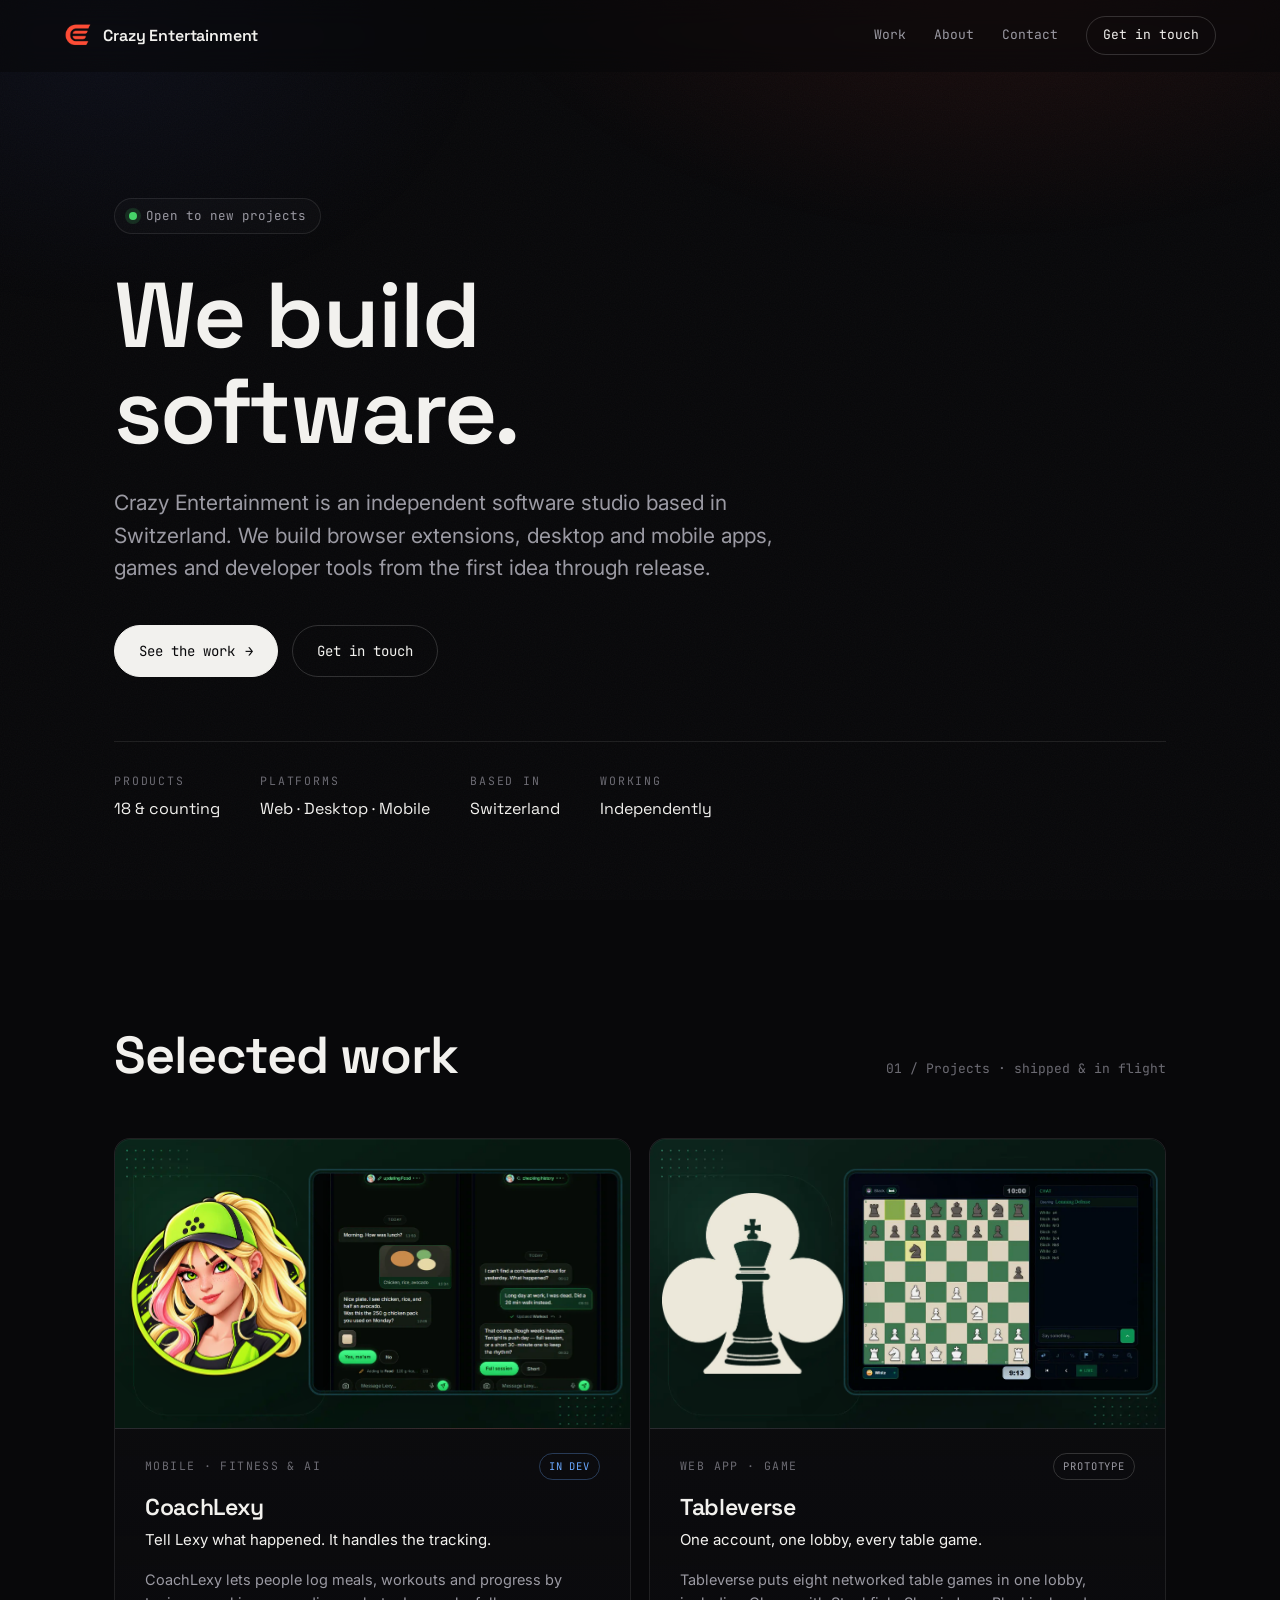
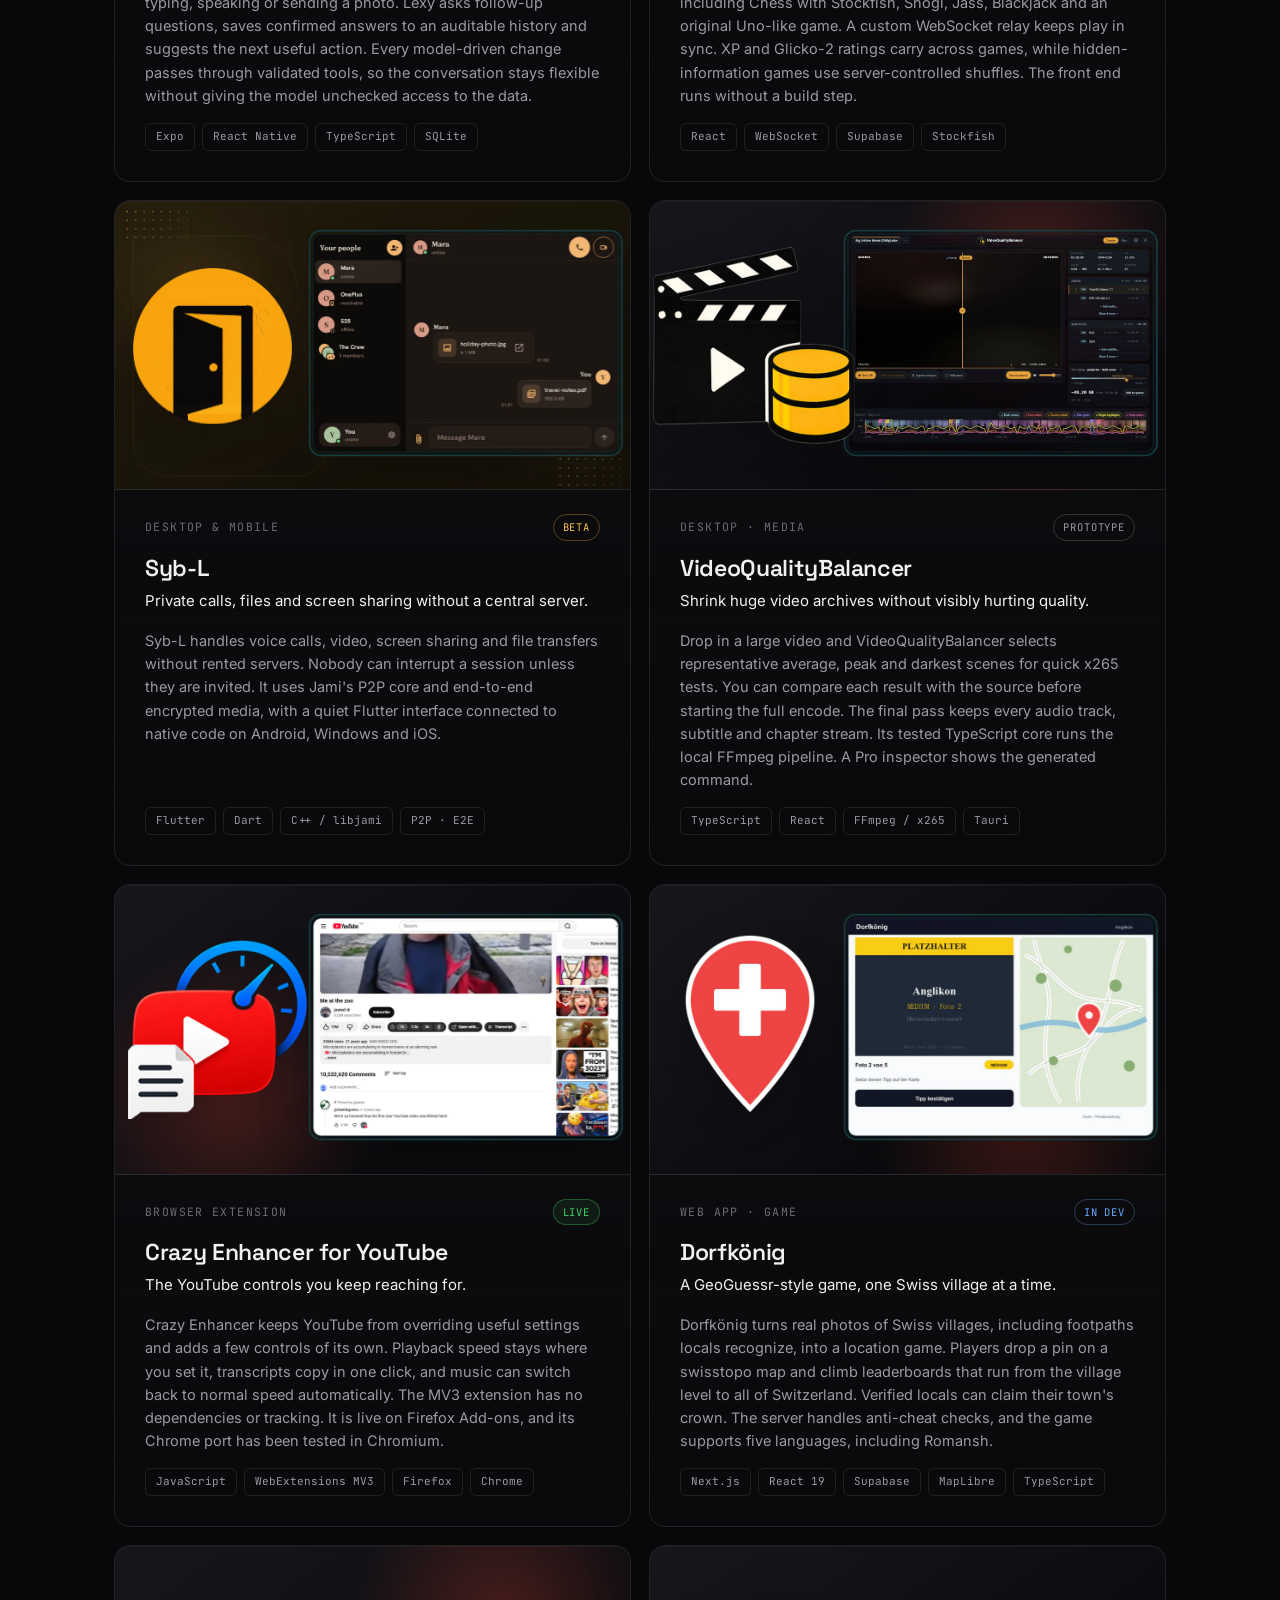
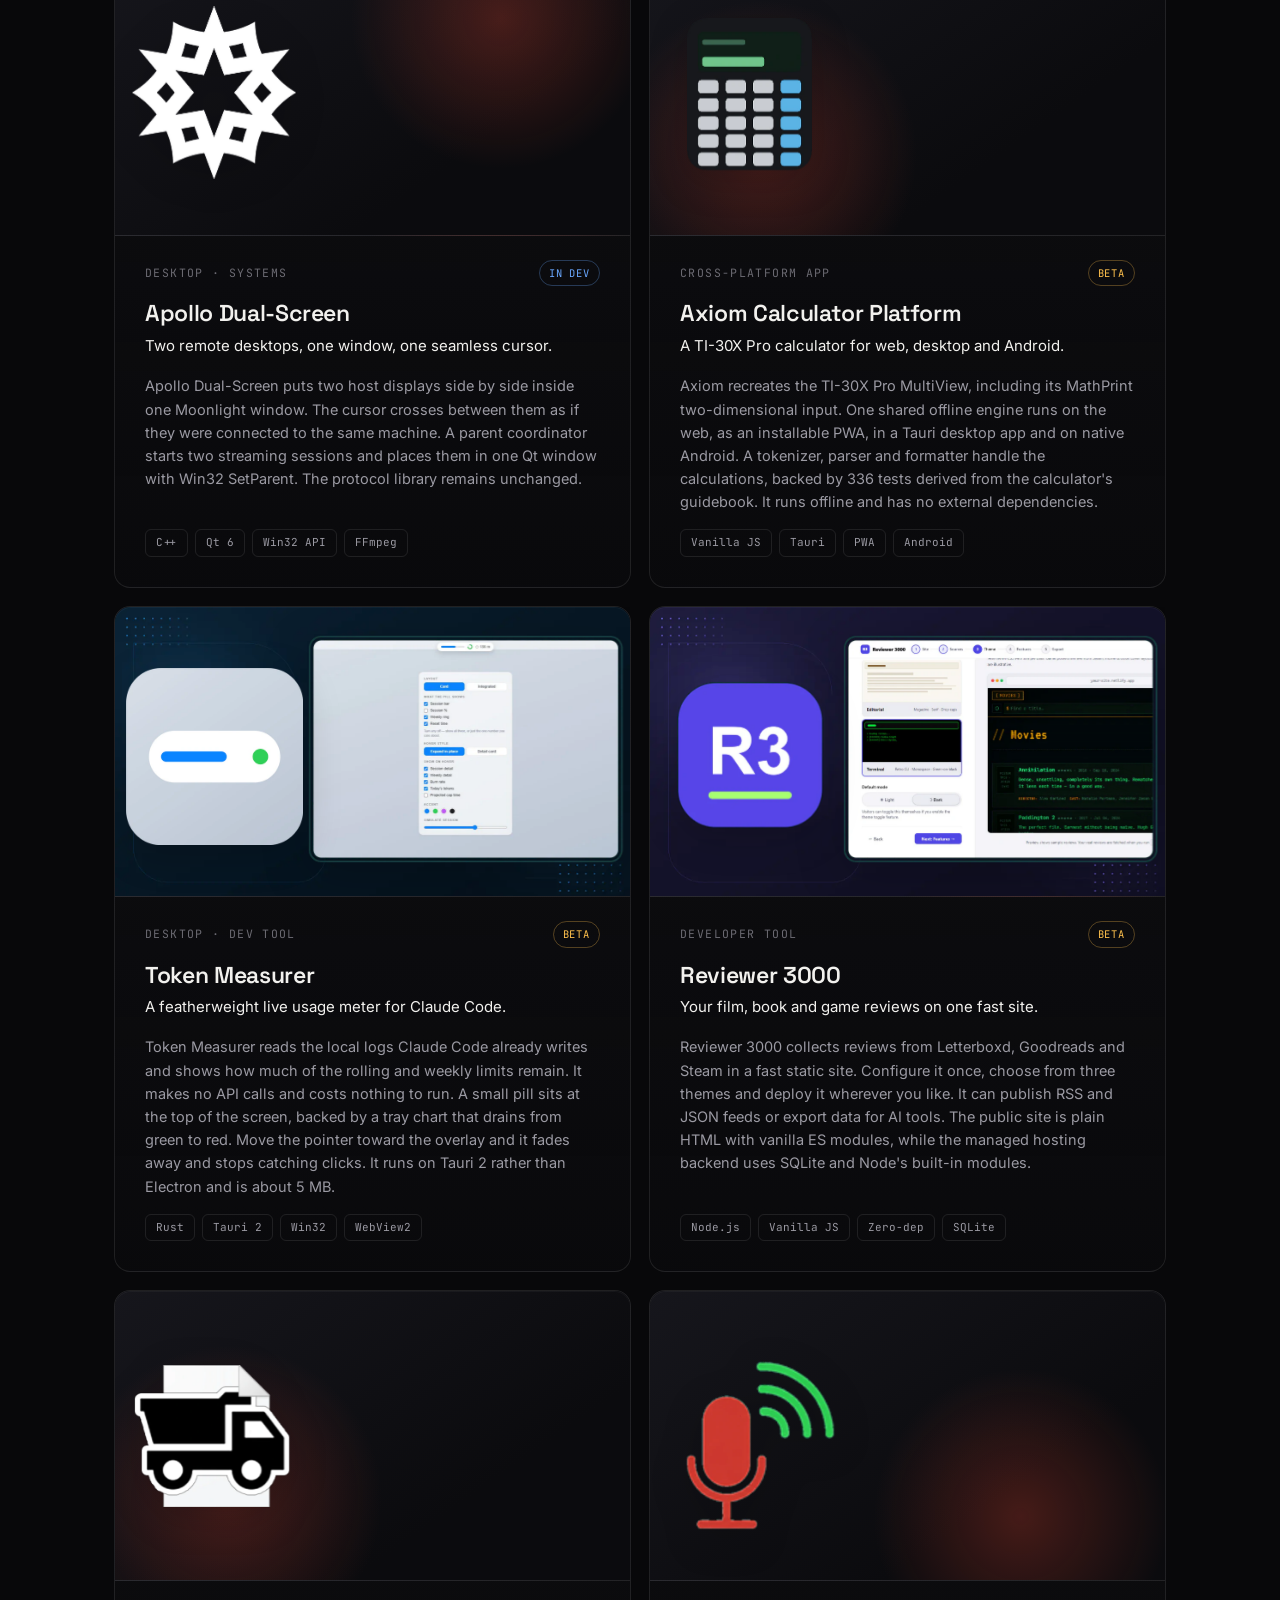
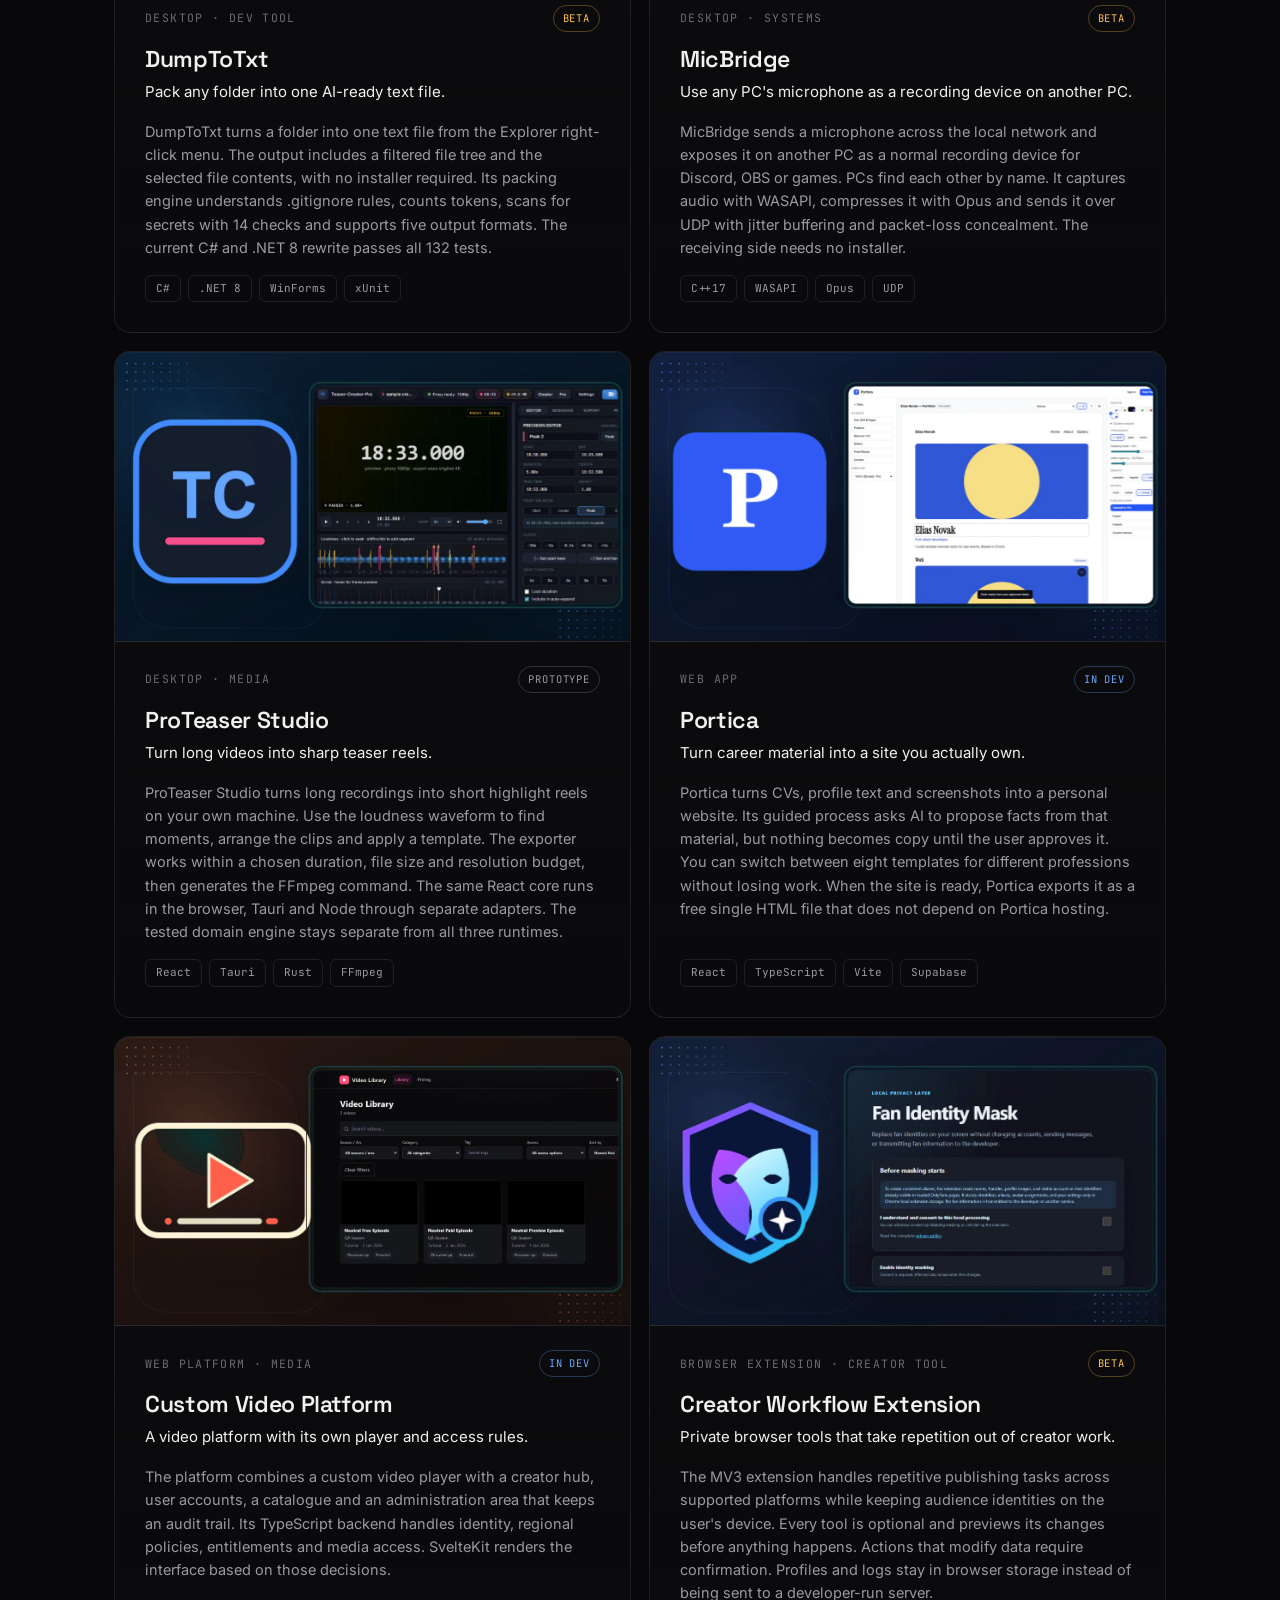
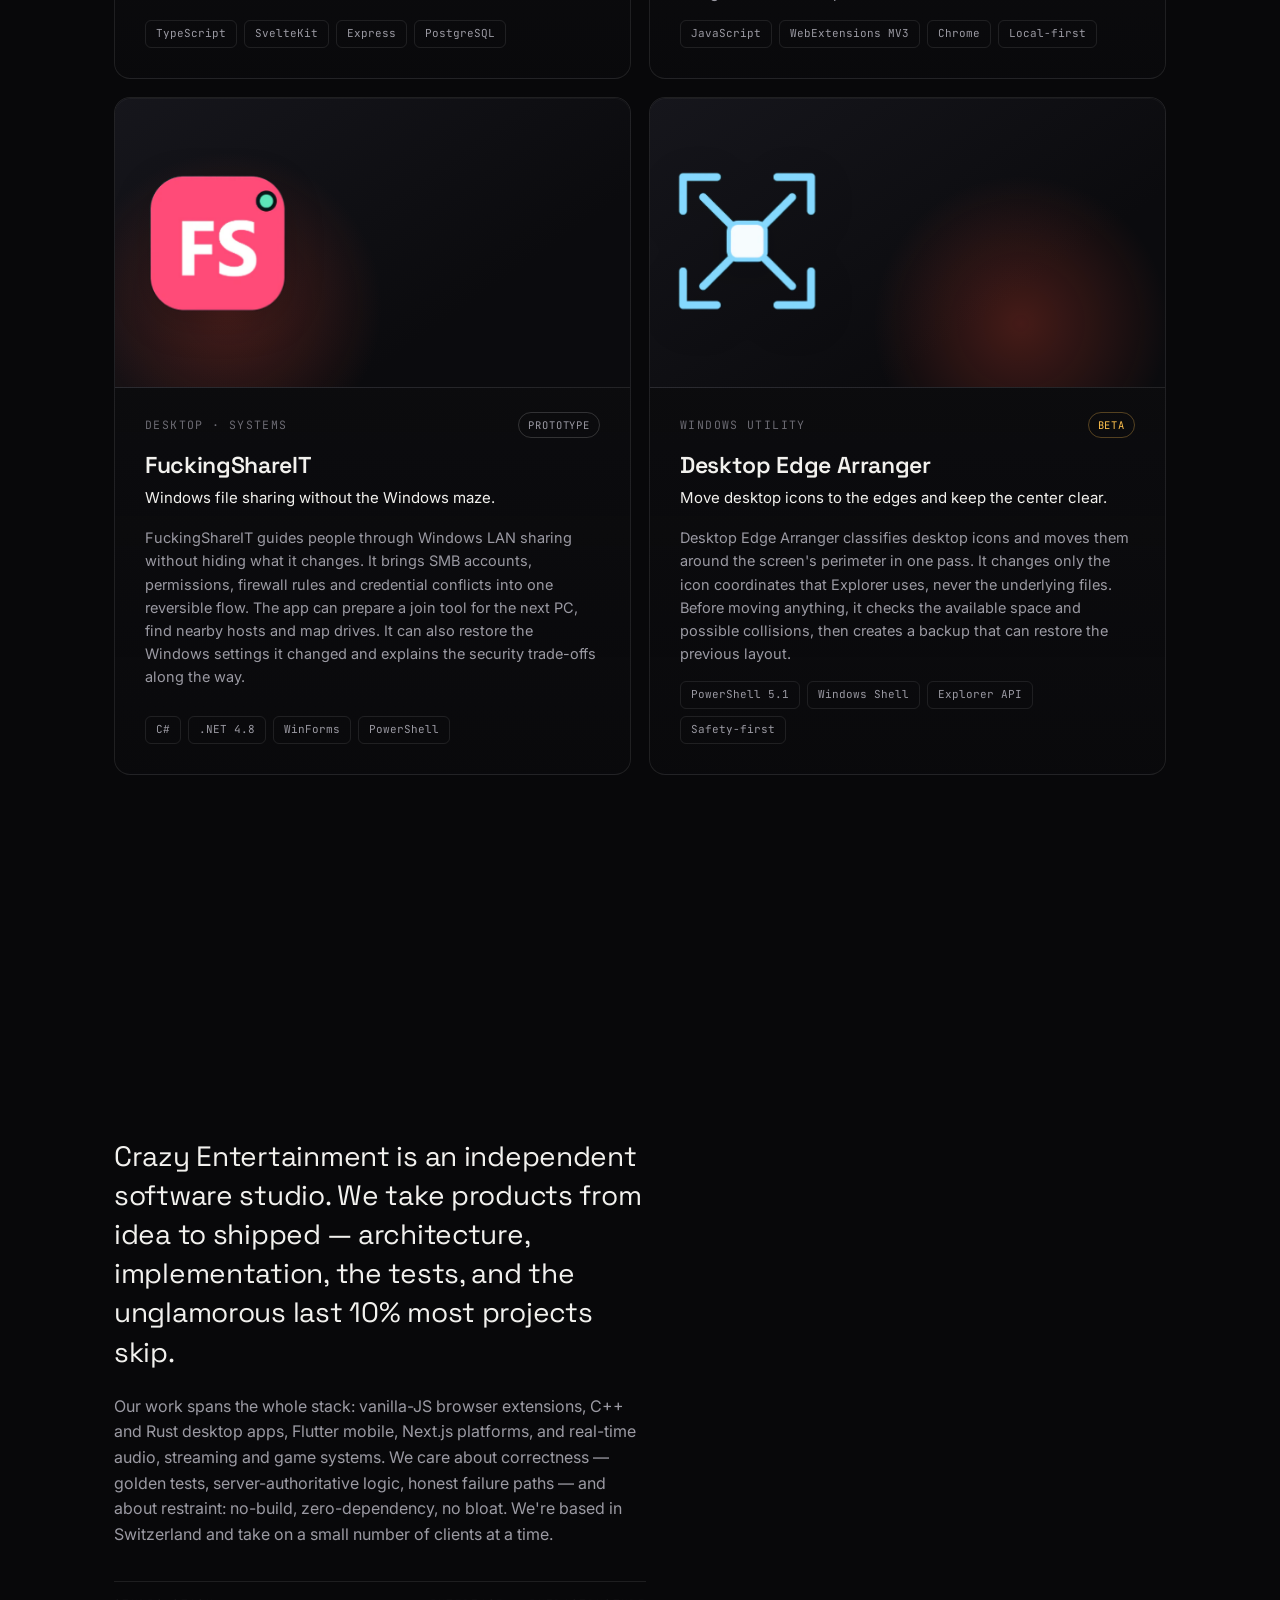
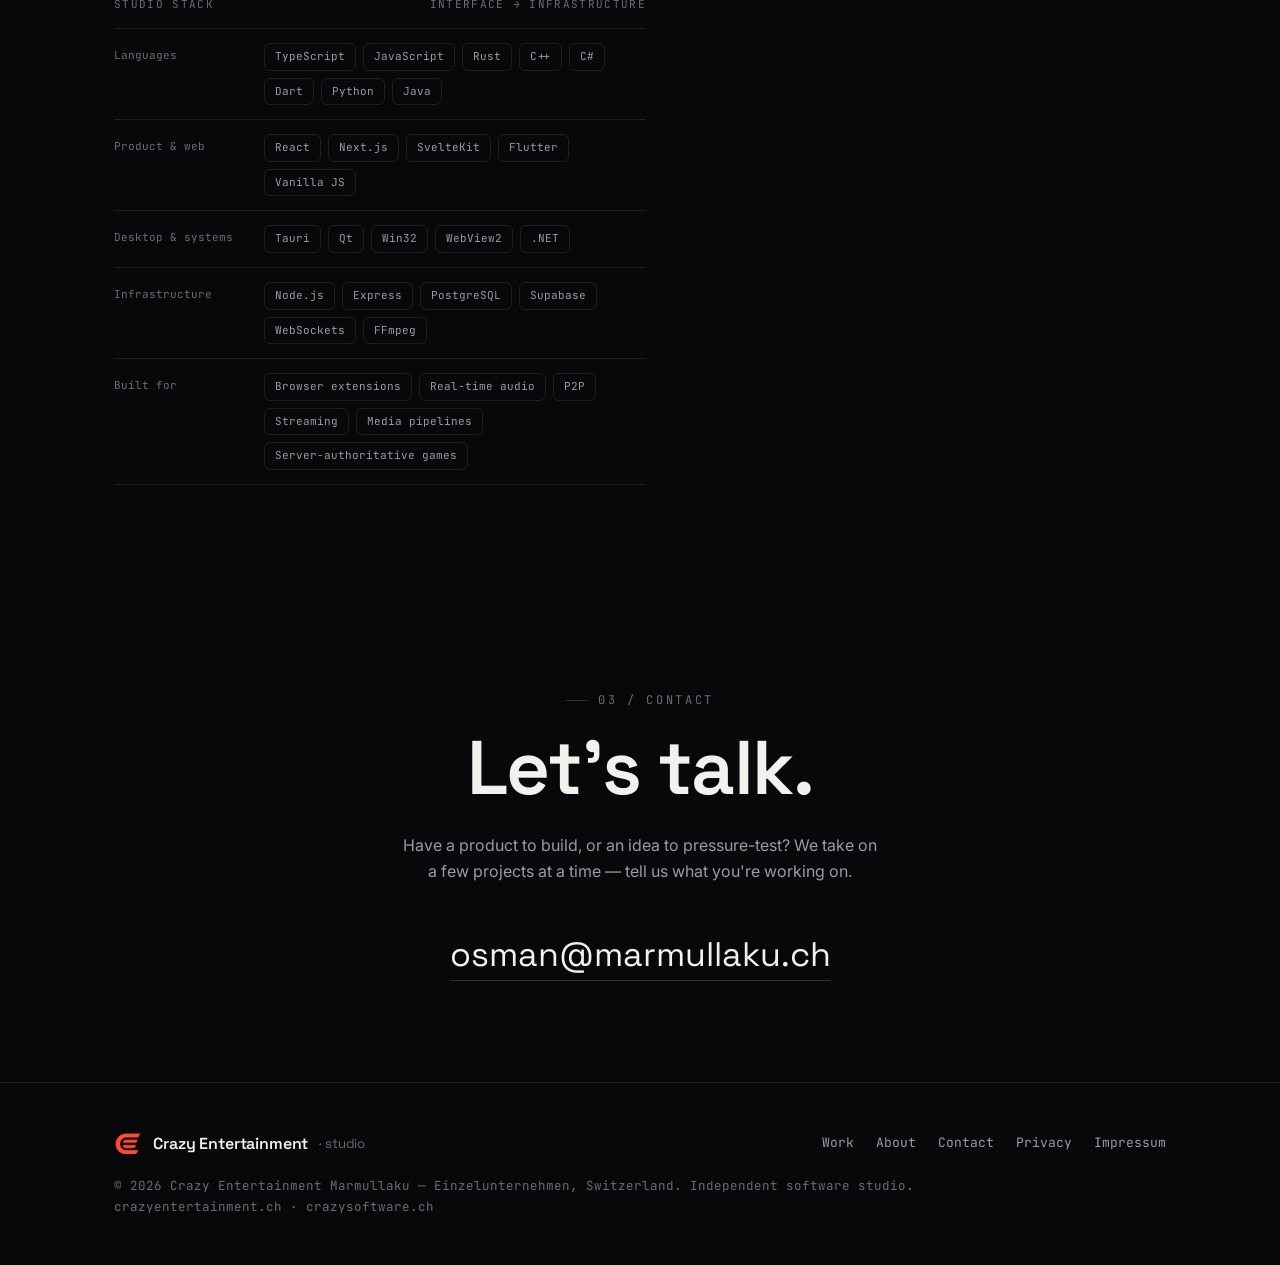
==== index.html @ 9d4ffc75 "assets: add project demo loops" ====
<!DOCTYPE html>
<html lang="en">
<head>
  <meta charset="UTF-8" />
  <meta name="viewport" content="width=device-width, initial-scale=1.0" />
  <title>Crazy Entertainment — Independent Software Studio</title>
  <meta name="description" content="Crazy Entertainment is an independent software studio based in Switzerland. We build browser extensions, desktop and mobile apps, games and developer tools from the first idea through release." />
  <meta name="author" content="Crazy Entertainment Marmullaku" />
  <meta property="og:title" content="Crazy Entertainment — Independent Software Studio" />
  <meta property="og:description" content="Crazy Entertainment is an independent software studio based in Switzerland. We build browser extensions, desktop and mobile apps, games and developer tools from the first idea through release." />
  <meta property="og:type" content="website" />
  <meta name="theme-color" content="#08080a" />
  <link rel="icon" type="image/png" href="favicon.png" />
  <link rel="preconnect" href="https://fonts.googleapis.com" />
  <link rel="preconnect" href="https://fonts.gstatic.com" crossorigin />
  <link href="https://fonts.googleapis.com/css2?family=Inter:wght@400;500&family=JetBrains+Mono:wght@400;500&family=Space+Grotesk:wght@500;600;700&display=swap" rel="stylesheet" />
  <link rel="stylesheet" href="style.css" />
</head>
<body>
  <div class="wrap">

    <!-- NAV -->
    <nav class="nav" id="nav">
      <a href="#top" class="brand" aria-label="Crazy Entertainment — home">
        <img class="mk" src="logo.png" width="155" height="142" alt="" />
        Crazy&nbsp;Entertainment
      </a>
      <button class="nav-burger" id="burger" aria-label="Menu" aria-expanded="false"><span></span><span></span><span></span></button>
      <div class="nav-links" id="navlinks">
        <a href="#work">Work</a>
        <a href="#about">About</a>
        <a href="#contact">Contact</a>
        <a href="mailto:osman@marmullaku.ch" class="nav-cta">Get in touch</a>
      </div>
    </nav>

    <!-- HERO -->
    <header class="hero container" id="top">
      <span class="status reveal"><span class="dot"></span> Open to new projects</span>
      <h1 class="reveal">We build<br>software.</h1>
      <p class="hero-lede reveal">Crazy Entertainment is an independent software studio based in Switzerland. We build browser extensions, desktop and mobile apps, games and developer tools from the first idea through release.</p>
      <div class="hero-actions reveal">
        <a href="#work" class="btn btn-primary">See the work <span class="arr">→</span></a>
        <a href="mailto:osman@marmullaku.ch" class="btn btn-ghost">Get in touch</a>
      </div>
      <div class="hero-meta reveal">
        <div><span class="k">Products</span><span class="v">18 &amp; counting</span></div>
        <div><span class="k">Platforms</span><span class="v">Web · Desktop · Mobile</span></div>
        <div><span class="k">Based in</span><span class="v">Switzerland</span></div>
        <div><span class="k">Working</span><span class="v">Independently</span></div>
      </div>
    </header>

    <!-- WORK -->
    <section id="work" class="container">
      <div class="sec-head reveal">
        <h2>Selected work</h2>
        <span class="sec-num">01 / Projects · shipped &amp; in flight</span>
      </div>
      <div class="work-grid">

        <article class="card reveal" data-demo-gif="assets/projects/coachlexy/demo.gif">
          <div class="card-visual has-thumbnail" aria-hidden="true">
            <div class="project-thumbnail" style="--icon-x:2.583%;--icon-y:17.333%;--icon-w:34.75%;--ui-x:37.167%;--ui-y:9.481%;--ui-w:61.75%">
              <img class="thumbnail-layer thumbnail-layer--background" src="assets/projects/coachlexy/background.webp" alt="" width="1200" height="675" decoding="async" />
              <img class="thumbnail-layer thumbnail-layer--icon" src="assets/projects/coachlexy/icon.webp" alt="" width="417" height="441" decoding="async" />
              <img class="thumbnail-layer thumbnail-layer--ui" src="assets/projects/coachlexy/ui.webp" alt="" width="741" height="536" decoding="async" />
            </div>
          </div>
          <div class="card-top"><span class="card-cat">Mobile · Fitness &amp; AI</span><span class="badge dev">In dev</span></div>
          <h3>CoachLexy</h3>
          <p class="tagline">Tell Lexy what happened. It handles the tracking.</p>
          <p>CoachLexy lets people log meals, workouts and progress by typing, speaking or sending a photo. Lexy asks follow-up questions, saves confirmed answers to an auditable history and suggests the next useful action. Every model-driven change passes through validated tools, so the conversation stays flexible without giving the model unchecked access to the data.</p>
          <div class="chips"><span class="chip">Expo</span><span class="chip">React Native</span><span class="chip">TypeScript</span><span class="chip">SQLite</span></div>
        </article>

        <article class="card reveal" data-demo-gif="assets/projects/tableverse/demo.gif">
          <div class="card-visual has-thumbnail" aria-hidden="true">
            <div class="project-thumbnail" style="--icon-x:2.25%;--icon-y:18.519%;--icon-w:35.083%;--ui-x:37.167%;--ui-y:9.481%;--ui-w:61.667%">
              <img class="thumbnail-layer thumbnail-layer--background" src="assets/projects/tableverse/background.webp" alt="" width="1200" height="675" decoding="async" />
              <img class="thumbnail-layer thumbnail-layer--icon" src="assets/projects/tableverse/icon.webp" alt="" width="421" height="421" decoding="async" />
              <img class="thumbnail-layer thumbnail-layer--ui" src="assets/projects/tableverse/ui.webp" alt="" width="740" height="536" decoding="async" />
            </div>
          </div>
          <div class="card-top"><span class="card-cat">Web app · Game</span><span class="badge proto">Prototype</span></div>
          <h3>Tableverse</h3>
          <p class="tagline">One account, one lobby, every table game.</p>
          <p>Tableverse puts eight networked table games in one lobby, including Chess with Stockfish, Shogi, Jass, Blackjack and an original Uno-like game. A custom WebSocket relay keeps play in sync. XP and Glicko-2 ratings carry across games, while hidden-information games use server-controlled shuffles. The front end runs without a build step.</p>
          <div class="chips"><span class="chip">React</span><span class="chip">WebSocket</span><span class="chip">Supabase</span><span class="chip">Stockfish</span></div>
        </article>

        <article class="card reveal" data-demo-gif="assets/projects/syb-l/demo.gif">
          <div class="card-visual has-thumbnail" aria-hidden="true">
            <div class="project-thumbnail" style="--icon-x:3.417%;--icon-y:23.259%;--icon-w:30.833%;--ui-x:37.333%;--ui-y:9.481%;--ui-w:61.5%">
              <img class="thumbnail-layer thumbnail-layer--background" src="assets/projects/syb-l/background.webp" alt="" width="1200" height="675" loading="lazy" decoding="async" />
              <img class="thumbnail-layer thumbnail-layer--icon" src="assets/projects/syb-l/icon.webp" alt="" width="370" height="363" loading="lazy" decoding="async" />
              <img class="thumbnail-layer thumbnail-layer--ui" src="assets/projects/syb-l/ui.webp" alt="" width="738" height="536" loading="lazy" decoding="async" />
            </div>
          </div>
          <div class="card-top"><span class="card-cat">Desktop &amp; mobile</span><span class="badge beta">Beta</span></div>
          <h3>Syb-L</h3>
          <p class="tagline">Private calls, files and screen sharing without a central server.</p>
          <p>Syb-L handles voice calls, video, screen sharing and file transfers without rented servers. Nobody can interrupt a session unless they are invited. It uses Jami's P2P core and end-to-end encrypted media, with a quiet Flutter interface connected to native code on Android, Windows and iOS.</p>
          <div class="chips"><span class="chip">Flutter</span><span class="chip">Dart</span><span class="chip">C++ / libjami</span><span class="chip">P2P · E2E</span></div>
        </article>

        <article class="card reveal" data-demo-gif="assets/projects/videoqualitybalancer/demo.gif">
          <div class="card-visual has-thumbnail" aria-hidden="true">
            <div class="project-thumbnail" style="--icon-x:.583%;--icon-y:16%;--icon-w:39.167%;--ui-x:37.167%;--ui-y:9.481%;--ui-w:61.667%">
              <img class="thumbnail-layer thumbnail-layer--background" src="assets/projects/videoqualitybalancer/background.webp" alt="" width="1200" height="675" loading="lazy" decoding="async" />
              <img class="thumbnail-layer thumbnail-layer--icon" src="assets/projects/videoqualitybalancer/icon.webp" alt="" width="470" height="460" loading="lazy" decoding="async" />
              <img class="thumbnail-layer thumbnail-layer--ui" src="assets/projects/videoqualitybalancer/ui.webp" alt="" width="740" height="536" loading="lazy" decoding="async" />
            </div>
          </div>
          <div class="card-top"><span class="card-cat">Desktop · Media</span><span class="badge proto">Prototype</span></div>
          <h3>VideoQualityBalancer</h3>
          <p class="tagline">Shrink huge video archives without visibly hurting quality.</p>
          <p>Drop in a large video and VideoQualityBalancer selects representative average, peak and darkest scenes for quick x265 tests. You can compare each result with the source before starting the full encode. The final pass keeps every audio track, subtitle and chapter stream. Its tested TypeScript core runs the local FFmpeg pipeline. A Pro inspector shows the generated command.</p>
          <div class="chips"><span class="chip">TypeScript</span><span class="chip">React</span><span class="chip">FFmpeg / x265</span><span class="chip">Tauri</span></div>
        </article>

        <article class="card reveal" data-demo-gif="assets/projects/crazy-enhancer-youtube/demo.gif">
          <div class="card-visual has-thumbnail" aria-hidden="true">
            <div class="project-thumbnail" style="--icon-x:2.5%;--icon-y:18.963%;--icon-w:34.75%;--ui-x:37.333%;--ui-y:9.481%;--ui-w:61.5%">
              <img class="thumbnail-layer thumbnail-layer--background" src="assets/projects/crazy-enhancer-youtube/background.webp" alt="" width="1200" height="675" loading="lazy" decoding="async" />
              <img class="thumbnail-layer thumbnail-layer--icon" src="assets/projects/crazy-enhancer-youtube/icon.webp" alt="" width="417" height="418" loading="lazy" decoding="async" />
              <img class="thumbnail-layer thumbnail-layer--ui" src="assets/projects/crazy-enhancer-youtube/ui.webp" alt="" width="738" height="536" loading="lazy" decoding="async" />
            </div>
          </div>
          <div class="card-top"><span class="card-cat">Browser extension</span><span class="badge live">Live</span></div>
          <h3>Crazy Enhancer for YouTube</h3>
          <p class="tagline">The YouTube controls you keep reaching for.</p>
          <p>Crazy Enhancer keeps YouTube from overriding useful settings and adds a few controls of its own. Playback speed stays where you set it, transcripts copy in one click, and music can switch back to normal speed automatically. The MV3 extension has no dependencies or tracking. It is live on Firefox Add-ons, and its Chrome port has been tested in Chromium.</p>
          <div class="chips"><span class="chip">JavaScript</span><span class="chip">WebExtensions MV3</span><span class="chip">Firefox</span><span class="chip">Chrome</span></div>
        </article>

        <article class="card reveal" data-demo-gif="assets/projects/dorfkoenig/demo.gif">
          <div class="card-visual has-thumbnail" aria-hidden="true">
            <div class="project-thumbnail" style="--icon-x:6.667%;--icon-y:16.889%;--icon-w:25.667%;--ui-x:37.333%;--ui-y:9.481%;--ui-w:61.5%">
              <img class="thumbnail-layer thumbnail-layer--background" src="assets/projects/dorfkoenig/background.webp" alt="" width="1200" height="675" loading="lazy" decoding="async" />
              <img class="thumbnail-layer thumbnail-layer--icon" src="assets/projects/dorfkoenig/icon.webp" alt="" width="308" height="416" loading="lazy" decoding="async" />
              <img class="thumbnail-layer thumbnail-layer--ui" src="assets/projects/dorfkoenig/ui.webp" alt="" width="738" height="536" loading="lazy" decoding="async" />
            </div>
          </div>
          <div class="card-top"><span class="card-cat">Web app · Game</span><span class="badge dev">In dev</span></div>
          <h3>Dorfkönig</h3>
          <p class="tagline">A GeoGuessr-style game, one Swiss village at a time.</p>
          <p>Dorfkönig turns real photos of Swiss villages, including footpaths locals recognize, into a location game. Players drop a pin on a swisstopo map and climb leaderboards that run from the village level to all of Switzerland. Verified locals can claim their town's crown. The server handles anti-cheat checks, and the game supports five languages, including Romansh.</p>
          <div class="chips"><span class="chip">Next.js</span><span class="chip">React 19</span><span class="chip">Supabase</span><span class="chip">MapLibre</span><span class="chip">TypeScript</span></div>
        </article>

        <article class="card reveal" data-demo-gif="assets/projects/apollo-dual-screen/demo.gif">
          <div class="card-visual has-thumbnail" aria-hidden="true">
            <div class="project-thumbnail" style="--icon-x:3.333%;--icon-y:20.741%;--icon-w:31.75%;--ui-x:37.333%;--ui-y:9.481%;--ui-w:61.5%">
              <img class="thumbnail-layer thumbnail-layer--background" src="assets/projects/apollo-dual-screen/background.webp" alt="" width="1200" height="675" loading="lazy" decoding="async" />
              <img class="thumbnail-layer thumbnail-layer--icon" src="assets/projects/apollo-dual-screen/icon.webp" alt="" width="381" height="403" loading="lazy" decoding="async" />
              <img class="thumbnail-layer thumbnail-layer--ui" src="assets/projects/apollo-dual-screen/ui.webp" alt="" width="738" height="536" loading="lazy" decoding="async" />
            </div>
          </div>
          <div class="card-top"><span class="card-cat">Desktop · Systems</span><span class="badge dev">In dev</span></div>
          <h3>Apollo Dual-Screen</h3>
          <p class="tagline">Two remote desktops, one window, one seamless cursor.</p>
          <p>Apollo Dual-Screen puts two host displays side by side inside one Moonlight window. The cursor crosses between them as if they were connected to the same machine. A parent coordinator starts two streaming sessions and places them in one Qt window with Win32 SetParent. The protocol library remains unchanged.</p>
          <div class="chips"><span class="chip">C++</span><span class="chip">Qt 6</span><span class="chip">Win32 API</span><span class="chip">FFmpeg</span></div>
        </article>

        <article class="card reveal" data-demo-gif="assets/projects/axiom-calculator/demo.gif">
          <div class="card-visual has-thumbnail" aria-hidden="true">
            <div class="project-thumbnail" style="--icon-x:7.25%;--icon-y:25.037%;--icon-w:24.25%;--ui-x:37.333%;--ui-y:9.481%;--ui-w:61.583%">
              <img class="thumbnail-layer thumbnail-layer--background" src="assets/projects/axiom-calculator/background.webp" alt="" width="1200" height="675" loading="lazy" decoding="async" />
              <img class="thumbnail-layer thumbnail-layer--icon" src="assets/projects/axiom-calculator/icon.webp" alt="" width="291" height="355" loading="lazy" decoding="async" />
              <img class="thumbnail-layer thumbnail-layer--ui" src="assets/projects/axiom-calculator/ui.webp" alt="" width="739" height="536" loading="lazy" decoding="async" />
            </div>
          </div>
          <div class="card-top"><span class="card-cat">Cross-platform app</span><span class="badge beta">Beta</span></div>
          <h3>Axiom Calculator Platform</h3>
          <p class="tagline">A TI-30X Pro calculator for web, desktop and Android.</p>
          <p>Axiom recreates the TI-30X Pro MultiView, including its MathPrint two-dimensional input. One shared offline engine runs on the web, as an installable PWA, in a Tauri desktop app and on native Android. A tokenizer, parser and formatter handle the calculations, backed by 336 tests derived from the calculator's guidebook. It runs offline and has no external dependencies.</p>
          <div class="chips"><span class="chip">Vanilla JS</span><span class="chip">Tauri</span><span class="chip">PWA</span><span class="chip">Android</span></div>
        </article>

        <article class="card reveal" data-demo-gif="assets/projects/token-measurer/demo.gif">
          <div class="card-visual has-thumbnail" aria-hidden="true">
            <div class="project-thumbnail" style="--icon-x:2.167%;--icon-y:21.185%;--icon-w:34.333%;--ui-x:37.333%;--ui-y:9.481%;--ui-w:61.5%">
              <img class="thumbnail-layer thumbnail-layer--background" src="assets/projects/token-measurer/background.webp" alt="" width="1200" height="675" loading="lazy" decoding="async" />
              <img class="thumbnail-layer thumbnail-layer--icon" src="assets/projects/token-measurer/icon.webp" alt="" width="412" height="412" loading="lazy" decoding="async" />
              <img class="thumbnail-layer thumbnail-layer--ui" src="assets/projects/token-measurer/ui.webp" alt="" width="738" height="536" loading="lazy" decoding="async" />
            </div>
          </div>
          <div class="card-top"><span class="card-cat">Desktop · Dev tool</span><span class="badge beta">Beta</span></div>
          <h3>Token Measurer</h3>
          <p class="tagline">A featherweight live usage meter for Claude Code.</p>
          <p>Token Measurer reads the local logs Claude Code already writes and shows how much of the rolling and weekly limits remain. It makes no API calls and costs nothing to run. A small pill sits at the top of the screen, backed by a tray chart that drains from green to red. Move the pointer toward the overlay and it fades away and stops catching clicks. It runs on Tauri 2 rather than Electron and is about 5 MB.</p>
          <div class="chips"><span class="chip">Rust</span><span class="chip">Tauri 2</span><span class="chip">Win32</span><span class="chip">WebView2</span></div>
        </article>

        <article class="card reveal" data-demo-gif="assets/projects/reviewer-3000/demo.gif">
          <div class="card-visual has-thumbnail" aria-hidden="true">
            <div class="project-thumbnail" style="--icon-x:5.083%;--icon-y:25.63%;--icon-w:28.917%;--ui-x:37.333%;--ui-y:9.481%;--ui-w:61.583%">
              <img class="thumbnail-layer thumbnail-layer--background" src="assets/projects/reviewer-3000/background.webp" alt="" width="1200" height="675" loading="lazy" decoding="async" />
              <img class="thumbnail-layer thumbnail-layer--icon" src="assets/projects/reviewer-3000/icon.webp" alt="" width="347" height="347" loading="lazy" decoding="async" />
              <img class="thumbnail-layer thumbnail-layer--ui" src="assets/projects/reviewer-3000/ui.webp" alt="" width="739" height="536" loading="lazy" decoding="async" />
            </div>
          </div>
          <div class="card-top"><span class="card-cat">Developer tool</span><span class="badge beta">Beta</span></div>
          <h3>Reviewer 3000</h3>
          <p class="tagline">Your film, book and game reviews on one fast site.</p>
          <p>Reviewer 3000 collects reviews from Letterboxd, Goodreads and Steam in a fast static site. Configure it once, choose from three themes and deploy it wherever you like. It can publish RSS and JSON feeds or export data for AI tools. The public site is plain HTML with vanilla ES modules, while the managed hosting backend uses SQLite and Node's built-in modules.</p>
          <div class="chips"><span class="chip">Node.js</span><span class="chip">Vanilla JS</span><span class="chip">Zero-dep</span><span class="chip">SQLite</span></div>
        </article>

        <article class="card reveal" data-demo-gif="assets/projects/dump-to-txt/demo.gif">
          <div class="card-visual has-thumbnail" aria-hidden="true">
            <div class="project-thumbnail" style="--icon-x:3.667%;--icon-y:25.481%;--icon-w:30.25%;--ui-x:37.333%;--ui-y:9.481%;--ui-w:61.583%">
              <img class="thumbnail-layer thumbnail-layer--background" src="assets/projects/dump-to-txt/background.webp" alt="" width="1200" height="675" loading="lazy" decoding="async" />
              <img class="thumbnail-layer thumbnail-layer--icon" src="assets/projects/dump-to-txt/icon.webp" alt="" width="363" height="332" loading="lazy" decoding="async" />
              <img class="thumbnail-layer thumbnail-layer--ui" src="assets/projects/dump-to-txt/ui.webp" alt="" width="739" height="536" loading="lazy" decoding="async" />
            </div>
          </div>
          <div class="card-top"><span class="card-cat">Desktop · Dev tool</span><span class="badge beta">Beta</span></div>
          <h3>DumpToTxt</h3>
          <p class="tagline">Pack any folder into one AI-ready text file.</p>
          <p>DumpToTxt turns a folder into one text file from the Explorer right-click menu. The output includes a filtered file tree and the selected file contents, with no installer required. Its packing engine understands .gitignore rules, counts tokens, scans for secrets with 14 checks and supports five output formats. The current C# and .NET 8 rewrite passes all 132 tests.</p>
          <div class="chips"><span class="chip">C#</span><span class="chip">.NET 8</span><span class="chip">WinForms</span><span class="chip">xUnit</span></div>
        </article>

        <article class="card reveal" data-demo-gif="assets/projects/micbridge/demo.gif">
          <div class="card-visual has-thumbnail" aria-hidden="true">
            <div class="project-thumbnail" style="--icon-x:6.833%;--icon-y:23.852%;--icon-w:29.25%;--ui-x:37.333%;--ui-y:9.481%;--ui-w:61.5%">
              <img class="thumbnail-layer thumbnail-layer--background" src="assets/projects/micbridge/background.webp" alt="" width="1200" height="675" loading="lazy" decoding="async" />
              <img class="thumbnail-layer thumbnail-layer--icon" src="assets/projects/micbridge/icon.webp" alt="" width="351" height="398" loading="lazy" decoding="async" />
              <img class="thumbnail-layer thumbnail-layer--ui" src="assets/projects/micbridge/ui.webp" alt="" width="738" height="536" loading="lazy" decoding="async" />
            </div>
          </div>
          <div class="card-top"><span class="card-cat">Desktop · Systems</span><span class="badge beta">Beta</span></div>
          <h3>MicBridge</h3>
          <p class="tagline">Use any PC's microphone as a recording device on another PC.</p>
          <p>MicBridge sends a microphone across the local network and exposes it on another PC as a normal recording device for Discord, OBS or games. PCs find each other by name. It captures audio with WASAPI, compresses it with Opus and sends it over UDP with jitter buffering and packet-loss concealment. The receiving side needs no installer.</p>
          <div class="chips"><span class="chip">C++17</span><span class="chip">WASAPI</span><span class="chip">Opus</span><span class="chip">UDP</span></div>
        </article>

        <article class="card reveal" data-demo-gif="assets/projects/proteaser-studio/demo.gif">
          <div class="card-visual has-thumbnail" aria-hidden="true">
            <div class="project-thumbnail" style="--icon-x:3.083%;--icon-y:22.519%;--icon-w:32.667%;--ui-x:37.333%;--ui-y:9.481%;--ui-w:61.583%">
              <img class="thumbnail-layer thumbnail-layer--background" src="assets/projects/proteaser-studio/background.webp" alt="" width="1200" height="675" loading="lazy" decoding="async" />
              <img class="thumbnail-layer thumbnail-layer--icon" src="assets/projects/proteaser-studio/icon.webp" alt="" width="392" height="394" loading="lazy" decoding="async" />
              <img class="thumbnail-layer thumbnail-layer--ui" src="assets/projects/proteaser-studio/ui.webp" alt="" width="739" height="536" loading="lazy" decoding="async" />
            </div>
          </div>
          <div class="card-top"><span class="card-cat">Desktop · Media</span><span class="badge proto">Prototype</span></div>
          <h3>ProTeaser Studio</h3>
          <p class="tagline">Turn long videos into sharp teaser reels.</p>
          <p>ProTeaser Studio turns long recordings into short highlight reels on your own machine. Use the loudness waveform to find moments, arrange the clips and apply a template. The exporter works within a chosen duration, file size and resolution budget, then generates the FFmpeg command. The same React core runs in the browser, Tauri and Node through separate adapters. The tested domain engine stays separate from all three runtimes.</p>
          <div class="chips"><span class="chip">React</span><span class="chip">Tauri</span><span class="chip">Rust</span><span class="chip">FFmpeg</span></div>
        </article>

        <article class="card reveal" data-demo-gif="assets/projects/portica/demo.gif">
          <div class="card-visual has-thumbnail" aria-hidden="true">
            <div class="project-thumbnail" style="--icon-x:3.833%;--icon-y:26.815%;--icon-w:30.833%;--ui-x:37.333%;--ui-y:9.481%;--ui-w:61.5%">
              <img class="thumbnail-layer thumbnail-layer--background" src="assets/projects/portica/background.webp" alt="" width="1200" height="675" loading="lazy" decoding="async" />
              <img class="thumbnail-layer thumbnail-layer--icon" src="assets/projects/portica/icon.webp" alt="" width="370" height="333" loading="lazy" decoding="async" />
              <img class="thumbnail-layer thumbnail-layer--ui" src="assets/projects/portica/ui.webp" alt="" width="738" height="536" loading="lazy" decoding="async" />
            </div>
          </div>
          <div class="card-top"><span class="card-cat">Web app</span><span class="badge dev">In dev</span></div>
          <h3>Portica</h3>
          <p class="tagline">Turn career material into a site you actually own.</p>
          <p>Portica turns CVs, profile text and screenshots into a personal website. Its guided process asks AI to propose facts from that material, but nothing becomes copy until the user approves it. You can switch between eight templates for different professions without losing work. When the site is ready, Portica exports it as a free single HTML file that does not depend on Portica hosting.</p>
          <div class="chips"><span class="chip">React</span><span class="chip">TypeScript</span><span class="chip">Vite</span><span class="chip">Supabase</span></div>
        </article>

        <article class="card reveal" data-demo-gif="assets/projects/custom-video-platform/demo.gif">
          <div class="card-visual has-thumbnail" aria-hidden="true">
            <div class="project-thumbnail" style="--icon-x:3.5%;--icon-y:29.333%;--icon-w:33.833%;--ui-x:37.167%;--ui-y:9.481%;--ui-w:61.667%">
              <img class="thumbnail-layer thumbnail-layer--background" src="assets/projects/custom-video-platform/background.webp" alt="" width="1200" height="675" loading="lazy" decoding="async" />
              <img class="thumbnail-layer thumbnail-layer--icon" src="assets/projects/custom-video-platform/icon.webp" alt="" width="406" height="278" loading="lazy" decoding="async" />
              <img class="thumbnail-layer thumbnail-layer--ui" src="assets/projects/custom-video-platform/ui.webp" alt="" width="740" height="536" loading="lazy" decoding="async" />
            </div>
          </div>
          <div class="card-top"><span class="card-cat">Web platform · Media</span><span class="badge dev">In dev</span></div>
          <h3>Custom Video Platform</h3>
          <p class="tagline">A video platform with its own player and access rules.</p>
          <p>The platform combines a custom video player with a creator hub, user accounts, a catalogue and an administration area that keeps an audit trail. Its TypeScript backend handles identity, regional policies, entitlements and media access. SvelteKit renders the interface based on those decisions.</p>
          <div class="chips"><span class="chip">TypeScript</span><span class="chip">SvelteKit</span><span class="chip">Express</span><span class="chip">PostgreSQL</span></div>
        </article>

        <article class="card reveal" data-demo-gif="assets/projects/creator-workflow-extension/demo.gif">
          <div class="card-visual has-thumbnail" aria-hidden="true">
            <div class="project-thumbnail" style="--icon-x:5.75%;--icon-y:21.778%;--icon-w:27.417%;--ui-x:37.333%;--ui-y:9.481%;--ui-w:61.583%">
              <img class="thumbnail-layer thumbnail-layer--background" src="assets/projects/creator-workflow-extension/background.webp" alt="" width="1200" height="675" loading="lazy" decoding="async" />
              <img class="thumbnail-layer thumbnail-layer--icon" src="assets/projects/creator-workflow-extension/icon.webp" alt="" width="329" height="387" loading="lazy" decoding="async" />
              <img class="thumbnail-layer thumbnail-layer--ui" src="assets/projects/creator-workflow-extension/ui.webp" alt="" width="739" height="536" loading="lazy" decoding="async" />
            </div>
          </div>
          <div class="card-top"><span class="card-cat">Browser extension · Creator tool</span><span class="badge beta">Beta</span></div>
          <h3>Creator Workflow Extension</h3>
          <p class="tagline">Private browser tools that take repetition out of creator work.</p>
          <p>The MV3 extension handles repetitive publishing tasks across supported platforms while keeping audience identities on the user's device. Every tool is optional and previews its changes before anything happens. Actions that modify data require confirmation. Profiles and logs stay in browser storage instead of being sent to a developer-run server.</p>
          <div class="chips"><span class="chip">JavaScript</span><span class="chip">WebExtensions MV3</span><span class="chip">Chrome</span><span class="chip">Local-first</span></div>
        </article>

        <article class="card reveal" data-demo-gif="assets/projects/fuckingshareit/demo.gif">
          <div class="card-visual has-thumbnail" aria-hidden="true">
            <div class="project-thumbnail" style="--icon-x:6.5%;--icon-y:26.37%;--icon-w:26.917%;--ui-x:37.333%;--ui-y:9.481%;--ui-w:61.5%">
              <img class="thumbnail-layer thumbnail-layer--background" src="assets/projects/fuckingshareit/background.webp" alt="" width="1200" height="675" loading="lazy" decoding="async" />
              <img class="thumbnail-layer thumbnail-layer--icon" src="assets/projects/fuckingshareit/icon.webp" alt="" width="323" height="321" loading="lazy" decoding="async" />
              <img class="thumbnail-layer thumbnail-layer--ui" src="assets/projects/fuckingshareit/ui.webp" alt="" width="738" height="536" loading="lazy" decoding="async" />
            </div>
          </div>
          <div class="card-top"><span class="card-cat">Desktop · Systems</span><span class="badge proto">Prototype</span></div>
          <h3>FuckingShareIT</h3>
          <p class="tagline">Windows file sharing without the Windows maze.</p>
          <p>FuckingShareIT guides people through Windows LAN sharing without hiding what it changes. It brings SMB accounts, permissions, firewall rules and credential conflicts into one reversible flow. The app can prepare a join tool for the next PC, find nearby hosts and map drives. It can also restore the Windows settings it changed and explains the security trade-offs along the way.</p>
          <div class="chips"><span class="chip">C#</span><span class="chip">.NET 4.8</span><span class="chip">WinForms</span><span class="chip">PowerShell</span></div>
        </article>

        <article class="card reveal" data-demo-gif="assets/projects/desktop-edge-arranger/demo.gif">
          <div class="card-visual has-thumbnail" aria-hidden="true">
            <div class="project-thumbnail" style="--icon-x:5.25%;--icon-y:25.333%;--icon-w:27.25%;--ui-x:37.333%;--ui-y:9.481%;--ui-w:61.5%">
              <img class="thumbnail-layer thumbnail-layer--background" src="assets/projects/desktop-edge-arranger/background.webp" alt="" width="1200" height="675" loading="lazy" decoding="async" />
              <img class="thumbnail-layer thumbnail-layer--icon" src="assets/projects/desktop-edge-arranger/icon.webp" alt="" width="327" height="327" loading="lazy" decoding="async" />
              <img class="thumbnail-layer thumbnail-layer--ui" src="assets/projects/desktop-edge-arranger/ui.webp" alt="" width="738" height="536" loading="lazy" decoding="async" />
            </div>
          </div>
          <div class="card-top"><span class="card-cat">Windows utility</span><span class="badge beta">Beta</span></div>
          <h3>Desktop Edge Arranger</h3>
          <p class="tagline">Move desktop icons to the edges and keep the center clear.</p>
          <p>Desktop Edge Arranger classifies desktop icons and moves them around the screen's perimeter in one pass. It changes only the icon coordinates that Explorer uses, never the underlying files. Before moving anything, it checks the available space and possible collisions, then creates a backup that can restore the previous layout.</p>
          <div class="chips"><span class="chip">PowerShell 5.1</span><span class="chip">Windows Shell</span><span class="chip">Explorer API</span><span class="chip">Safety-first</span></div>
        </article>

      </div>
    </section>

    <!-- ABOUT -->
    <section id="about" class="container">
      <div class="sec-head reveal">
        <h2>A small studio<br>that ships a lot.</h2>
        <span class="sec-num">02 / About</span>
      </div>
      <div class="about-grid">
        <div class="reveal">
          <p class="about-lede">Crazy Entertainment is an independent software studio. We take products from idea to shipped — architecture, implementation, the tests, and the unglamorous last 10% most projects skip.</p>
          <p>Our work spans the whole stack: vanilla-JS browser extensions, C++ and Rust desktop apps, Flutter mobile, Next.js platforms, and real-time audio, streaming and game systems. We care about correctness — golden tests, server-authoritative logic, honest failure paths — and about restraint: no-build, zero-dependency, no bloat. We're based in Switzerland and take on a small number of clients at a time.</p>
          <div class="stack-map">
            <div class="stack-head"><span>Studio stack</span><span>Interface → infrastructure</span></div>
            <div class="stack-row"><span class="stack-label">Languages</span><div class="chips"><span class="chip">TypeScript</span><span class="chip">JavaScript</span><span class="chip">Rust</span><span class="chip">C++</span><span class="chip">C#</span><span class="chip">Dart</span><span class="chip">Python</span><span class="chip">Java</span></div></div>
            <div class="stack-row"><span class="stack-label">Product &amp; web</span><div class="chips"><span class="chip">React</span><span class="chip">Next.js</span><span class="chip">SvelteKit</span><span class="chip">Flutter</span><span class="chip">Vanilla JS</span></div></div>
            <div class="stack-row"><span class="stack-label">Desktop &amp; systems</span><div class="chips"><span class="chip">Tauri</span><span class="chip">Qt</span><span class="chip">Win32</span><span class="chip">WebView2</span><span class="chip">.NET</span></div></div>
            <div class="stack-row"><span class="stack-label">Infrastructure</span><div class="chips"><span class="chip">Node.js</span><span class="chip">Express</span><span class="chip">PostgreSQL</span><span class="chip">Supabase</span><span class="chip">WebSockets</span><span class="chip">FFmpeg</span></div></div>
            <div class="stack-row"><span class="stack-label">Built for</span><div class="chips"><span class="chip">Browser extensions</span><span class="chip">Real-time audio</span><span class="chip">P2P</span><span class="chip">Streaming</span><span class="chip">Media pipelines</span><span class="chip">Server-authoritative games</span></div></div>
          </div>
        </div>
        <div class="stats reveal">
          <div class="stat"><div class="n">18</div><div class="l">Products built</div></div>
          <div class="stat"><div class="n">0</div><div class="l">Trackers, ever</div></div>
          <div class="stat"><div class="n">100%</div><div class="l">Independent</div></div>
          <div class="stat"><div class="n">CH</div><div class="l">Based in Switzerland</div></div>
        </div>
      </div>
    </section>

    <!-- CONTACT -->
    <section id="contact" class="container contact">
      <span class="eyebrow reveal" style="justify-content:center">03 / Contact</span>
      <h2 class="reveal" style="margin-top:18px">Let's talk.</h2>
      <p class="sub reveal">Have a product to build, or an idea to pressure-test? We take on a few projects at a time — tell us what you're working on.</p>
      <a href="mailto:osman@marmullaku.ch" class="mail reveal">osman@marmullaku.ch</a>
    </section>

    <!-- FOOTER -->
    <footer>
      <div class="container">
        <div class="foot-grid">
          <a href="#top" class="brand">
            <img class="mk" src="logo.png" width="155" height="142" alt="" />
            Crazy Entertainment <small>· studio</small>
          </a>
          <div class="foot-links">
            <a href="#work">Work</a>
            <a href="#about">About</a>
            <a href="#contact">Contact</a>
            <a href="privacy.html">Privacy</a>
            <a href="impressum.html">Impressum</a>
          </div>
        </div>
        <p class="foot-fine">© 2026 Crazy Entertainment Marmullaku — Einzelunternehmen, Switzerland. Independent software studio.<br>crazyentertainment.ch · crazysoftware.ch</p>
      </div>
    </footer>

    <dialog class="project-dialog" id="project-dialog" aria-labelledby="project-dialog-title" aria-describedby="project-dialog-description">
      <div class="project-dialog-shell">
        <button class="project-dialog-close" type="button" aria-label="Close project demo">×</button>
        <div class="project-dialog-copy">
          <img class="project-dialog-icon" src="" alt="" width="320" height="320" />
          <div class="project-dialog-meta"></div>
          <h2 id="project-dialog-title"></h2>
          <p class="project-dialog-tagline"></p>
          <p id="project-dialog-description"></p>
          <div class="project-dialog-chips chips"></div>
          <a class="project-dialog-live-link" href="" target="_blank" rel="noopener noreferrer" hidden>Open full demo ↗</a>
        </div>
        <div class="project-dialog-stage" aria-live="polite"></div>
      </div>
    </dialog>

  </div>
  <script src="main.js"></script>
</body>
</html>
---- style.css ----
/* Crazy Entertainment — studio site. Dark, premium, type-led. No framework. */
:root {
  --bg: #08080a;
  --bg-1: #0d0d10;
  --bg-2: #131318;
  --line: rgba(255, 255, 255, 0.09);
  --line-2: rgba(255, 255, 255, 0.16);
  --fg: #f2f1ee;
  --fg-mut: #9b9aa3;
  --fg-dim: #6c6b73;
  --accent: #ff4d36;        /* signature coral-red — used sparingly */
  --accent-soft: rgba(255, 77, 54, 0.14);
  --font-disp: "Space Grotesk", system-ui, sans-serif;
  --font-body: "Inter", system-ui, sans-serif;
  --font-mono: "JetBrains Mono", ui-monospace, "SFMono-Regular", monospace;
  --maxw: 1180px;
  --pad: clamp(20px, 5vw, 64px);
}

* { box-sizing: border-box; margin: 0; padding: 0; }
html { scroll-behavior: smooth; -webkit-text-size-adjust: 100%; }
body {
  background: var(--bg);
  color: var(--fg);
  font-family: var(--font-body);
  font-size: 16px;
  line-height: 1.6;
  -webkit-font-smoothing: antialiased;
  text-rendering: optimizeLegibility;
  overflow-x: hidden;
}
a { color: inherit; text-decoration: none; }
img { max-width: 100%; display: block; }
::selection { background: var(--accent); color: #fff; }

/* subtle grain + a single hero glow, fixed behind everything */
body::before {
  content: ""; position: fixed; inset: 0; z-index: 0; pointer-events: none;
  background:
    radial-gradient(900px 520px at 78% -8%, rgba(255, 77, 54, 0.10), transparent 60%),
    radial-gradient(700px 500px at 8% 4%, rgba(90, 120, 255, 0.06), transparent 55%);
}
body::after {
  content: ""; position: fixed; inset: 0; z-index: 0; pointer-events: none; opacity: 0.035;
  background-image: url("data:image/svg+xml,%3Csvg xmlns='http://www.w3.org/2000/svg' width='160' height='160'%3E%3Cfilter id='n'%3E%3CfeTurbulence type='fractalNoise' baseFrequency='0.85' numOctaves='2'/%3E%3C/filter%3E%3Crect width='100%25' height='100%25' filter='url(%23n)'/%3E%3C/svg%3E");
}
.wrap { position: relative; z-index: 1; }
.container { max-width: var(--maxw); margin: 0 auto; padding-inline: var(--pad); }

/* ---------- typography ---------- */
h1, h2, h3 { font-family: var(--font-disp); font-weight: 600; letter-spacing: -0.02em; line-height: 1.04; }
.mono { font-family: var(--font-mono); }
.eyebrow {
  font-family: var(--font-mono); font-size: 12px; letter-spacing: 0.22em; text-transform: uppercase;
  color: var(--fg-dim); display: inline-flex; align-items: center; gap: 10px;
}
.eyebrow::before { content: ""; width: 22px; height: 1px; background: var(--line-2); display: inline-block; }
.accent { color: var(--accent); }

/* ---------- nav ---------- */
.nav {
  position: fixed; top: 0; left: 0; right: 0; z-index: 50;
  display: flex; align-items: center; justify-content: space-between;
  padding: 16px var(--pad);
  backdrop-filter: blur(14px); background: rgba(8, 8, 10, 0.55);
  border-bottom: 1px solid transparent; transition: border-color .3s, background .3s;
}
.nav.scrolled { border-bottom-color: var(--line); background: rgba(8, 8, 10, 0.8); }
.brand { display: flex; align-items: center; gap: 11px; font-family: var(--font-disp); font-weight: 600; letter-spacing: -0.01em; }
.brand .mk { width: auto; height: 26px; flex: none; }
.brand small { color: var(--fg-dim); font-weight: 400; }
.nav-links { display: flex; align-items: center; gap: 28px; }
.nav-links a { font-family: var(--font-mono); font-size: 13px; color: var(--fg-mut); transition: color .2s; }
.nav-links a:hover { color: var(--fg); }
.nav-cta {
  font-family: var(--font-mono); font-size: 13px; padding: 8px 16px; border: 1px solid var(--line-2);
  border-radius: 999px; color: var(--fg) !important; transition: all .2s;
}
.nav-cta:hover { background: var(--fg); color: var(--bg) !important; border-color: var(--fg); }
.nav-burger { display: none; }

/* ---------- hero ---------- */
.hero { padding-top: clamp(140px, 22vh, 240px); padding-bottom: clamp(80px, 12vh, 150px); }
.status {
  display: inline-flex; align-items: center; gap: 9px; font-family: var(--font-mono); font-size: 12.5px;
  color: var(--fg-mut); padding: 7px 14px; border: 1px solid var(--line); border-radius: 999px;
  background: rgba(255, 255, 255, 0.02); margin-bottom: 34px;
}
.status .dot { width: 8px; height: 8px; border-radius: 50%; background: #46d369; box-shadow: 0 0 0 4px rgba(70, 211, 105, 0.16); animation: pulse 2.4s infinite; }
@keyframes pulse { 50% { box-shadow: 0 0 0 7px rgba(70, 211, 105, 0); } }
.hero h1 { font-size: clamp(40px, 8vw, 92px); margin-bottom: 28px; max-width: 14ch; }
.hero h1 .soft { color: var(--fg-dim); }
.hero-lede { font-size: clamp(17px, 2.1vw, 21px); color: var(--fg-mut); max-width: 56ch; line-height: 1.55; }
.hero-actions { display: flex; flex-wrap: wrap; gap: 14px; margin-top: 40px; }
.btn {
  display: inline-flex; align-items: center; gap: 10px; font-family: var(--font-mono); font-size: 14px;
  padding: 14px 24px; border-radius: 999px; border: 1px solid var(--line-2); transition: all .2s; cursor: pointer;
}
.btn .arr { transition: transform .25s; }
.btn:hover .arr { transform: translateX(4px); }
.btn-primary { background: var(--fg); color: var(--bg); border-color: var(--fg); }
.btn-primary:hover { background: var(--accent); border-color: var(--accent); color: #fff; }
.btn-ghost:hover { border-color: var(--fg); }

/* meta row under hero */
.hero-meta { display: flex; flex-wrap: wrap; gap: 40px; margin-top: 64px; padding-top: 30px; border-top: 1px solid var(--line); }
.hero-meta div { display: flex; flex-direction: column; gap: 5px; }
.hero-meta .k { font-family: var(--font-mono); font-size: 11.5px; letter-spacing: 0.16em; text-transform: uppercase; color: var(--fg-dim); }
.hero-meta .v { font-family: var(--font-disp); font-size: 16px; color: var(--fg); }

/* ---------- sections ---------- */
section { padding-block: clamp(70px, 11vh, 130px); }
.sec-head { display: flex; align-items: baseline; justify-content: space-between; gap: 24px; flex-wrap: wrap; margin-bottom: 56px; }
.sec-head h2 { font-size: clamp(28px, 4.6vw, 52px); }
.sec-num { font-family: var(--font-mono); font-size: 13px; color: var(--fg-dim); }

/* ---------- work grid ---------- */
.work-grid { display: grid; grid-template-columns: repeat(2, 1fr); gap: 18px; }
.card {
  position: relative; display: flex; flex-direction: column; gap: 16px;
  padding: 30px; border: 1px solid var(--line); border-radius: 16px; background: linear-gradient(180deg, var(--bg-1), rgba(13,13,16,0.4));
  transition: border-color .3s, transform .3s, background .3s; overflow: hidden;
}
.card::after { content: ""; position: absolute; inset: 0; border-radius: 16px; pointer-events: none; box-shadow: inset 0 1px 0 rgba(255,255,255,0.04); }
.card:hover { border-color: var(--line-2); transform: translateY(-3px); background: linear-gradient(180deg, var(--bg-2), rgba(19,19,24,0.5)); }
.card-visual {
  position: relative; aspect-ratio: 16 / 9; margin: -30px -30px 8px; overflow: hidden; flex: none;
  border-bottom: 1px solid var(--line); background:
    radial-gradient(circle at var(--visual-x, 75%) var(--visual-y, 25%), rgba(255,77,54,0.24), transparent 34%),
    linear-gradient(145deg, #16161c, #0b0b0e 70%);
}
.card-visual::before {
  content: ""; position: absolute; inset: 0; opacity: 0.34;
  background-image: linear-gradient(var(--line) 1px, transparent 1px), linear-gradient(90deg, var(--line) 1px, transparent 1px);
  background-size: 32px 32px; mask-image: linear-gradient(135deg, #000, transparent 76%);
}
.card-visual::after {
  content: attr(data-mark); position: absolute; right: 7%; bottom: -12%;
  font-family: var(--font-disp); font-size: clamp(88px, 11vw, 150px); font-weight: 700; line-height: 1;
  letter-spacing: -0.08em; color: rgba(242,241,238,0.09); transform: rotate(var(--visual-tilt, -6deg));
  transition: transform .35s cubic-bezier(.16,1,.3,1), color .35s;
}
.card-visual span {
  position: absolute; top: 18px; left: 20px; z-index: 1; font-family: var(--font-mono); font-size: 10px;
  letter-spacing: 0.18em; text-transform: uppercase; color: rgba(242,241,238,0.44);
}
.card-visual.has-thumbnail::before, .card-visual.has-thumbnail::after { display: none; }
.project-thumbnail {
  position: absolute; inset: 0; isolation: isolate; pointer-events: none;
}
.thumbnail-layer {
  display: block; position: absolute; max-width: none; user-select: none;
  -webkit-user-drag: none;
}
.thumbnail-layer--background {
  inset: 0; z-index: 0; width: 100%; height: 100%; object-fit: cover;
}
.thumbnail-layer--icon,
.thumbnail-layer--ui {
  height: auto; pointer-events: auto; transform: translateZ(0);
  transition: transform .26s cubic-bezier(.16,1,.3,1), filter .26s cubic-bezier(.16,1,.3,1);
  will-change: transform;
}
.thumbnail-layer--icon {
  left: var(--icon-x); top: var(--icon-y); z-index: 2; width: var(--icon-w);
  transform-origin: left center;
  filter: drop-shadow(0 10px 18px rgba(0,0,0,.18));
}
.thumbnail-layer--ui {
  left: var(--ui-x); top: var(--ui-y); z-index: 1; width: var(--ui-w);
  transform-origin: right center;
  filter: drop-shadow(0 12px 24px rgba(0,0,0,.2));
}
.card:nth-child(3n+2) { --visual-x: 22%; --visual-y: 72%; --visual-tilt: 5deg; }
.card:nth-child(3n+3) { --visual-x: 72%; --visual-y: 78%; --visual-tilt: -2deg; }
.card:hover .card-visual::after { color: rgba(242,241,238,0.14); transform: rotate(var(--visual-tilt, -6deg)) scale(1.04); }
@media (hover: hover) and (pointer: fine) {
  .thumbnail-layer--icon:hover {
    z-index: 4; transform: scale(1.18);
    filter: drop-shadow(0 16px 28px rgba(0,0,0,.28));
  }
  .thumbnail-layer--ui:hover {
    z-index: 4; transform: scale(1.10);
    filter: drop-shadow(0 18px 32px rgba(0,0,0,.3));
  }
}
.card-top { display: flex; align-items: center; justify-content: space-between; gap: 12px; }
.card-cat { font-family: var(--font-mono); font-size: 11.5px; letter-spacing: 0.12em; text-transform: uppercase; color: var(--fg-dim); }
.badge {
  font-family: var(--font-mono); font-size: 10.5px; letter-spacing: 0.08em; text-transform: uppercase;
  padding: 4px 9px; border-radius: 999px; border: 1px solid var(--line); color: var(--fg-mut); white-space: nowrap;
}
.badge.live { color: #46d369; border-color: rgba(70,211,105,0.35); background: rgba(70,211,105,0.08); }
.badge.beta { color: #ffc14d; border-color: rgba(255,193,77,0.3); }
.badge.dev { color: #6aa8ff; border-color: rgba(106,168,255,0.3); }
.badge.proto { color: var(--fg-mut); border-color: var(--line-2); }
.card h3 { font-size: 23px; letter-spacing: -0.015em; }
.card .tagline { color: var(--fg); font-size: 15px; margin-top: -8px; }
.card p { color: var(--fg-mut); font-size: 14.5px; line-height: 1.6; }
.chips { display: flex; flex-wrap: wrap; gap: 7px; margin-top: auto; }
.chip { font-family: var(--font-mono); font-size: 11px; color: var(--fg-mut); padding: 4px 10px; border: 1px solid var(--line); border-radius: 6px; }
.card-links { display: flex; gap: 16px; flex-wrap: wrap; }
.card-links a { font-family: var(--font-mono); font-size: 12.5px; color: var(--accent); display: inline-flex; align-items: center; gap: 6px; }
.card-links a:hover { text-decoration: underline; text-underline-offset: 3px; }

/* ---------- project dialog ---------- */
.card[role="button"] { cursor: pointer; }
.card[role="button"]:focus-visible { outline: 2px solid var(--accent); outline-offset: 4px; }
.project-dialog {
  width: min(92vw, 1440px); height: min(88vh, 900px); max-width: none; max-height: none;
  margin: auto; padding: 0; border: 1px solid var(--line-2); border-radius: 20px;
  color: var(--fg); background: var(--bg-1); overflow: hidden;
  opacity: 0; transform: scale(.96);
  transition: opacity .18s ease, transform .18s cubic-bezier(.16,1,.3,1);
}
.project-dialog.is-visible { opacity: 1; transform: scale(1); }
.project-dialog.is-closing { opacity: 0; transform: scale(.98); }
.project-dialog::backdrop { background: rgba(4,4,6,.82); backdrop-filter: blur(12px); }
.project-dialog-shell {
  display: grid; grid-template-columns: minmax(300px,.62fr) minmax(0,1fr);
  grid-template-areas: "copy stage"; height: 100%;
}
.project-dialog-copy { grid-area: copy; overflow-y: auto; padding: clamp(28px,4vw,56px); }
.project-dialog-icon { display: block; width: min(180px,45%); height: auto; margin-bottom: 28px; }
.project-dialog-meta .card-top { margin-bottom: 24px; }
.project-dialog-copy h2 { font-size: clamp(34px,4vw,64px); }
.project-dialog-tagline { margin-top: 12px; color: var(--fg); font-size: 18px; }
#project-dialog-description { margin-top: 24px; color: var(--fg-mut); line-height: 1.7; }
.project-dialog-chips { margin-top: 28px; }
.project-dialog-live-link { display: inline-flex; margin-top: 28px; color: var(--accent); }
.project-dialog-live-link[hidden] { display: none; }
.project-dialog-stage {
  grid-area: stage; align-self: center; aspect-ratio: 16/9; margin: 32px; overflow: hidden;
  border: 1px solid var(--line-2); border-radius: 16px;
  background: #08080a var(--project-dialog-background, none) center / cover no-repeat;
  box-shadow: 0 28px 70px rgba(0,0,0,.35);
}
.project-dialog-stage > img,
.project-dialog-stage > iframe { display: block; width: 100%; height: 100%; border: 0; object-fit: contain; }
.project-dialog-close {
  position: absolute; top: 18px; right: 18px; z-index: 2; width: 42px; height: 42px;
  border: 1px solid var(--line-2); border-radius: 999px; color: var(--fg); background: rgba(8,8,10,.88);
  font-size: 26px; line-height: 1; cursor: pointer;
}
.project-dialog-close:hover { border-color: var(--accent); color: var(--accent); }
.project-dialog-close:focus-visible { outline: 2px solid var(--accent); outline-offset: 3px; }

/* ---------- about ---------- */
.about-grid { display: grid; grid-template-columns: 1.2fr 1fr; gap: clamp(32px, 6vw, 80px); align-items: start; }
.about-lede { font-family: var(--font-disp); font-size: clamp(20px, 2.6vw, 28px); line-height: 1.4; letter-spacing: -0.01em; }
.about-lede + p { color: var(--fg-mut); margin-top: 22px; }
.stats { display: grid; grid-template-columns: 1fr 1fr; gap: 1px; background: var(--line); border: 1px solid var(--line); border-radius: 14px; overflow: hidden; }
.stat { background: var(--bg-1); padding: 26px; }
.stat .n { font-family: var(--font-disp); font-size: clamp(30px, 5vw, 44px); letter-spacing: -0.03em; }
.stat .l { font-family: var(--font-mono); font-size: 12px; color: var(--fg-dim); text-transform: uppercase; letter-spacing: 0.1em; margin-top: 6px; }
.stack-map { margin-top: 34px; border-top: 1px solid var(--line); }
.stack-head, .stack-row { display: grid; grid-template-columns: 132px 1fr; gap: 18px; padding-block: 14px; border-bottom: 1px solid var(--line); }
.stack-head { font-family: var(--font-mono); font-size: 11px; letter-spacing: 0.12em; text-transform: uppercase; color: var(--fg-dim); }
.stack-head span:last-child { text-align: right; }
.stack-label { font-family: var(--font-mono); font-size: 11px; color: var(--fg-dim); padding-top: 4px; }
.stack-row .chips { margin: 0; }

/* ---------- contact ---------- */
.contact { text-align: center; }
.contact h2 { font-size: clamp(34px, 7vw, 76px); margin-bottom: 26px; }
.contact .mail { font-family: var(--font-disp); font-size: clamp(20px, 3.4vw, 34px); color: var(--fg); border-bottom: 1px solid var(--line-2); padding-bottom: 4px; transition: color .2s, border-color .2s; }
.contact .mail:hover { color: var(--accent); border-color: var(--accent); }
.contact .sub { color: var(--fg-mut); max-width: 48ch; margin: 0 auto 44px; }

/* ---------- footer ---------- */
footer { border-top: 1px solid var(--line); padding-block: 48px; }
.foot-grid { display: flex; align-items: center; justify-content: space-between; gap: 24px; flex-wrap: wrap; }
.foot-links { display: flex; gap: 22px; flex-wrap: wrap; font-family: var(--font-mono); font-size: 13px; }
.foot-links a { color: var(--fg-mut); transition: color .2s; }
.foot-links a:hover { color: var(--fg); }
.foot-fine { color: var(--fg-dim); font-family: var(--font-mono); font-size: 12.5px; line-height: 1.7; margin-top: 18px; }

/* ---------- legal / prose pages ---------- */
.legal { padding-top: clamp(130px, 18vh, 200px); padding-bottom: 100px; }
.prose { max-width: 760px; }
.prose h1 { font-size: clamp(34px, 6vw, 56px); margin-bottom: 14px; }
.prose .updated { font-family: var(--font-mono); font-size: 13px; color: var(--fg-dim); margin-bottom: 48px; }
.prose h2 { font-size: 20px; font-family: var(--font-mono); letter-spacing: 0.04em; text-transform: uppercase; color: var(--fg); margin: 40px 0 14px; }
.prose p, .prose li { color: var(--fg-mut); margin-bottom: 14px; }
.prose ul { padding-left: 20px; }
.prose a { color: var(--accent); }
.prose strong { color: var(--fg); }
.back { font-family: var(--font-mono); font-size: 13px; color: var(--fg-mut); display: inline-flex; gap: 8px; align-items: center; }
.back:hover { color: var(--fg); }

/* ---------- reveal ---------- */
.reveal { opacity: 0; transform: translateY(22px); transition: opacity .7s cubic-bezier(.16,1,.3,1), transform .7s cubic-bezier(.16,1,.3,1); }
.reveal.in { opacity: 1; transform: none; }
@media (prefers-reduced-motion: reduce) {
  .reveal { opacity: 1; transform: none; transition: none; }
  .project-dialog { transition: none; }
  html { scroll-behavior: auto; }
  .status .dot { animation: none; }
}

/* ---------- responsive ---------- */
@media (max-width: 820px) {
  .nav-links { position: fixed; inset: 0 0 0 auto; width: min(78vw, 320px); flex-direction: column; align-items: flex-start; justify-content: center; gap: 26px; padding: 40px; background: var(--bg-1); border-left: 1px solid var(--line); transform: translateX(100%); transition: transform .35s cubic-bezier(.16,1,.3,1); }
  .nav-links.open { transform: none; }
  .nav-links a { font-size: 17px; }
  .nav-burger { display: flex; flex-direction: column; gap: 5px; background: none; border: 0; cursor: pointer; z-index: 60; padding: 6px; }
  .nav-burger span { width: 24px; height: 2px; background: var(--fg); transition: .3s; }
  .nav-burger.open span:nth-child(1) { transform: translateY(7px) rotate(45deg); }
  .nav-burger.open span:nth-child(2) { opacity: 0; }
  .nav-burger.open span:nth-child(3) { transform: translateY(-7px) rotate(-45deg); }
  .work-grid { grid-template-columns: 1fr; }
  .project-dialog { width: 100vw; height: 100dvh; border-radius: 0; }
  .project-dialog-shell { grid-template-columns: 1fr; grid-template-rows: auto 1fr; grid-template-areas: "stage" "copy"; overflow-y: auto; }
  .project-dialog-stage { width: auto; margin: 64px 16px 16px; }
  .project-dialog-copy { overflow: visible; padding: 24px 20px 40px; }
  .project-dialog-icon { width: min(140px,40%); }
  .about-grid { grid-template-columns: 1fr; }
  .hero-meta { gap: 28px; }
  .stack-head, .stack-row { grid-template-columns: 1fr; gap: 10px; }
  .stack-head span:last-child { text-align: left; }
}
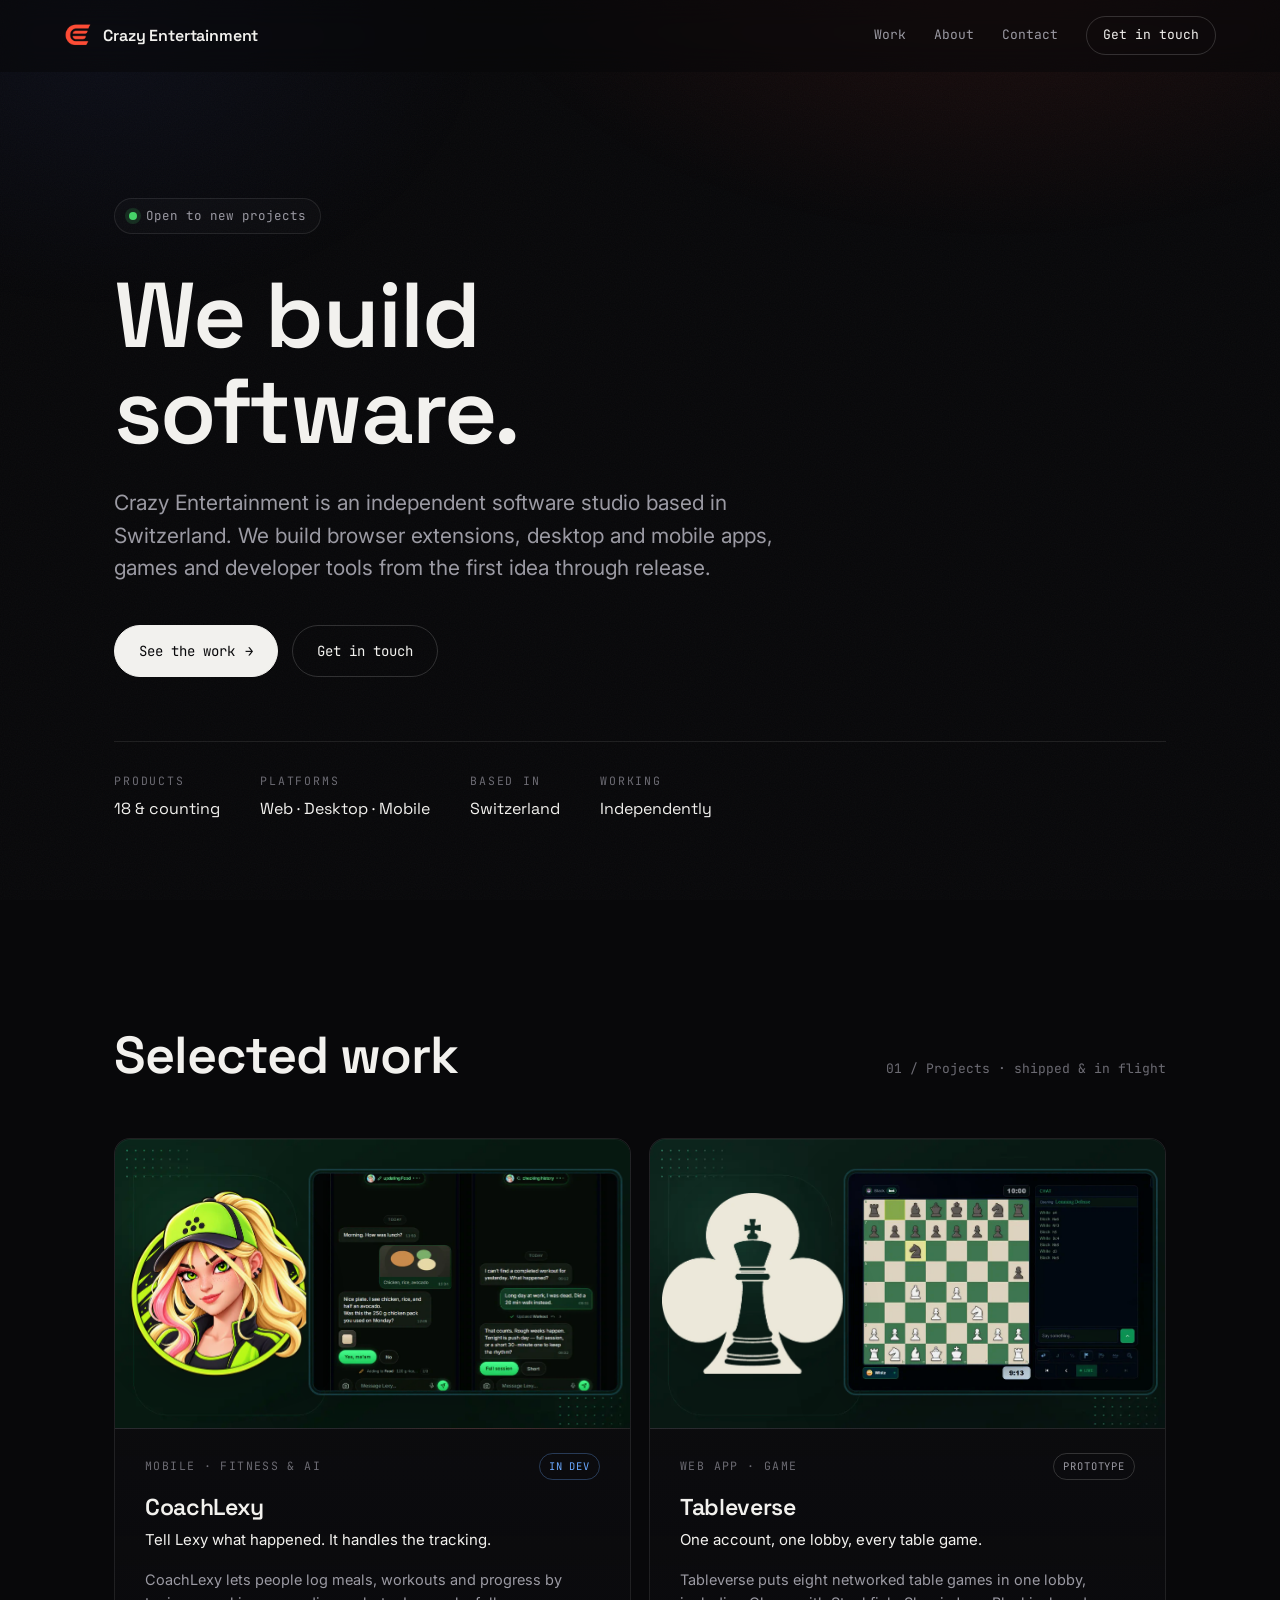
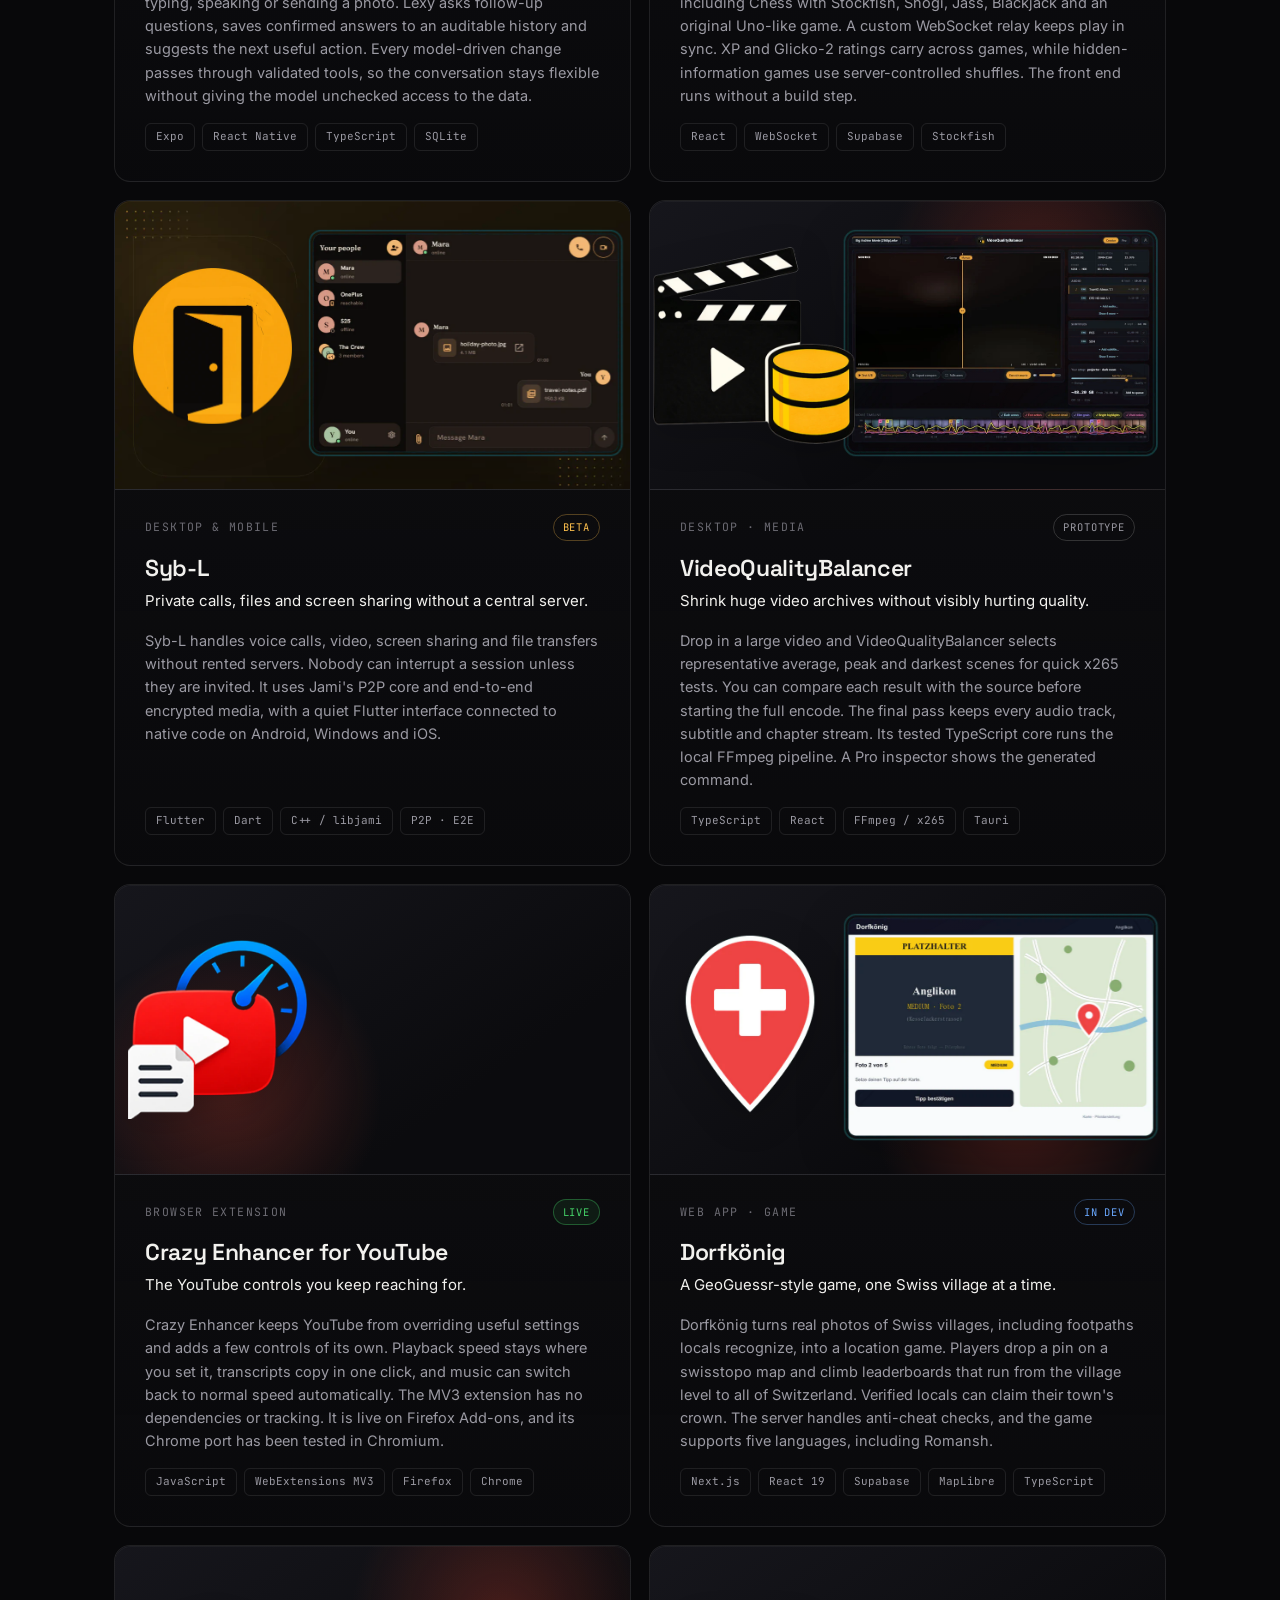
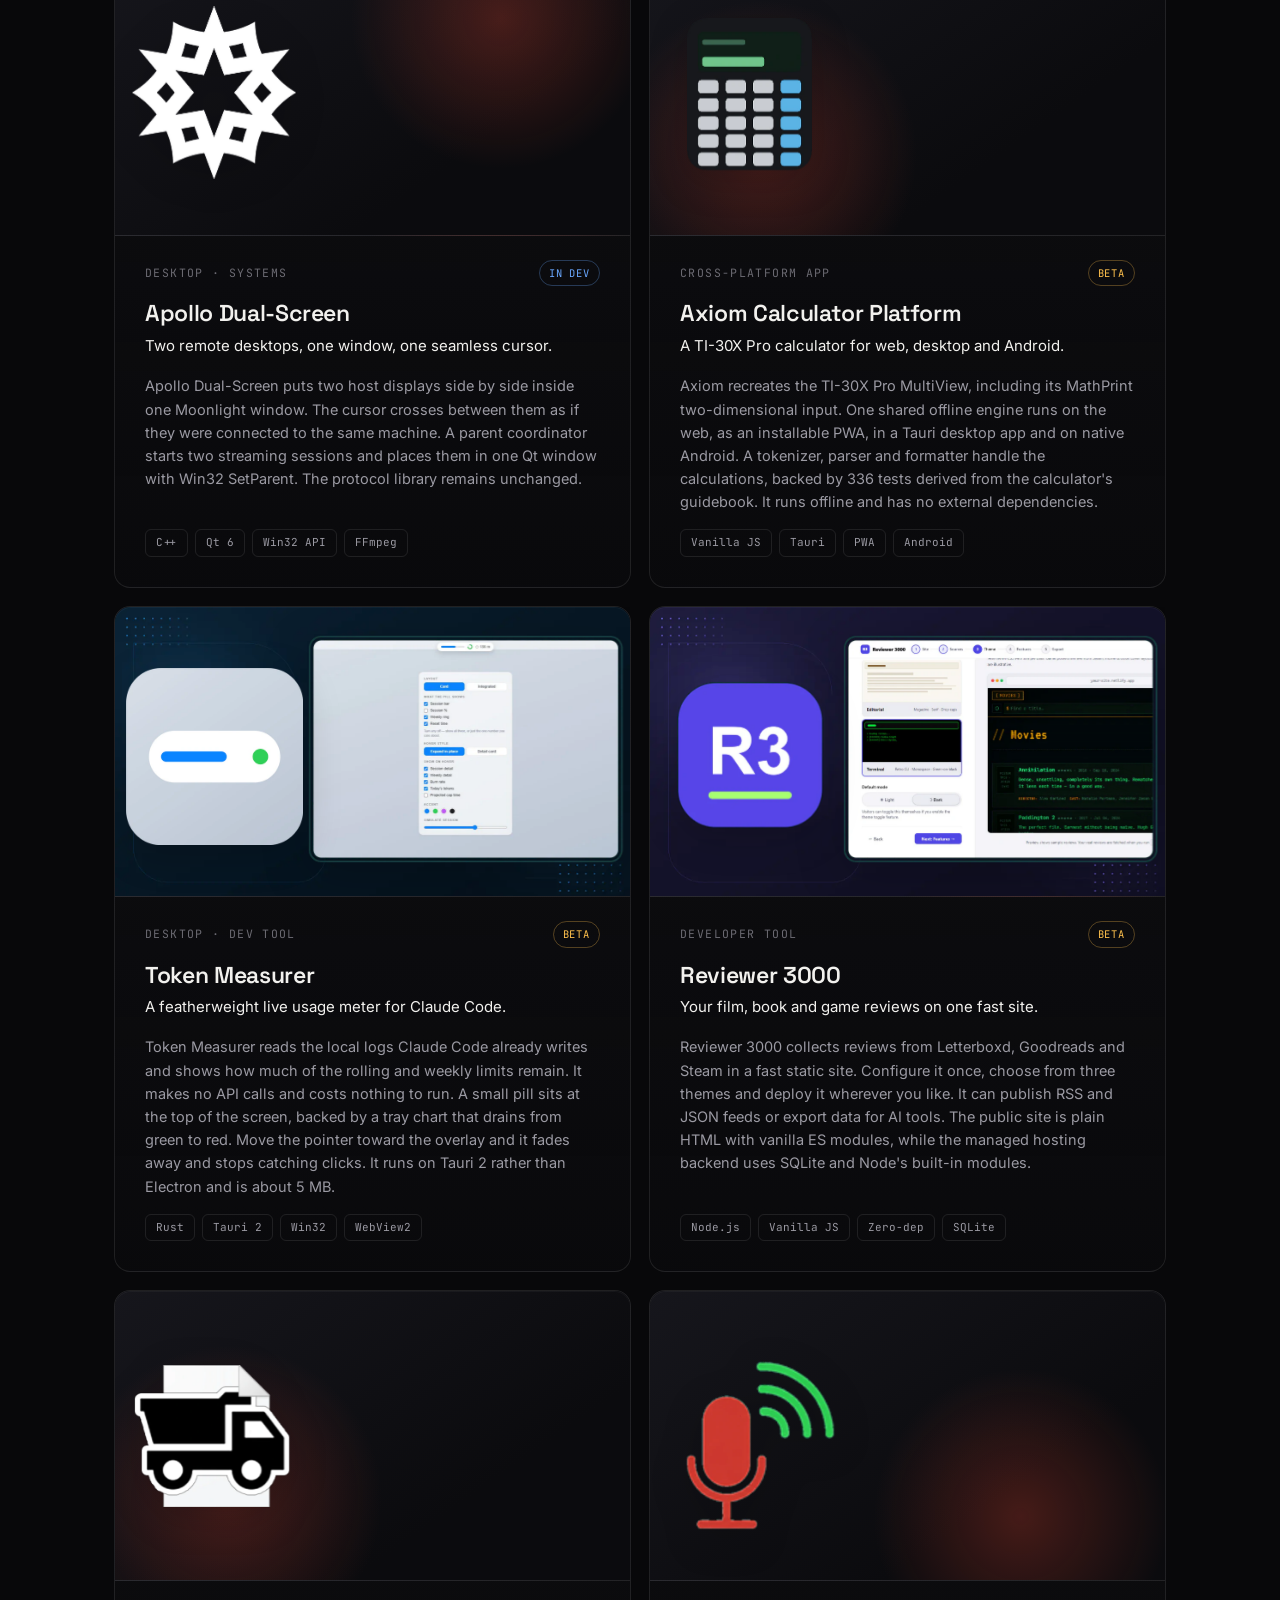
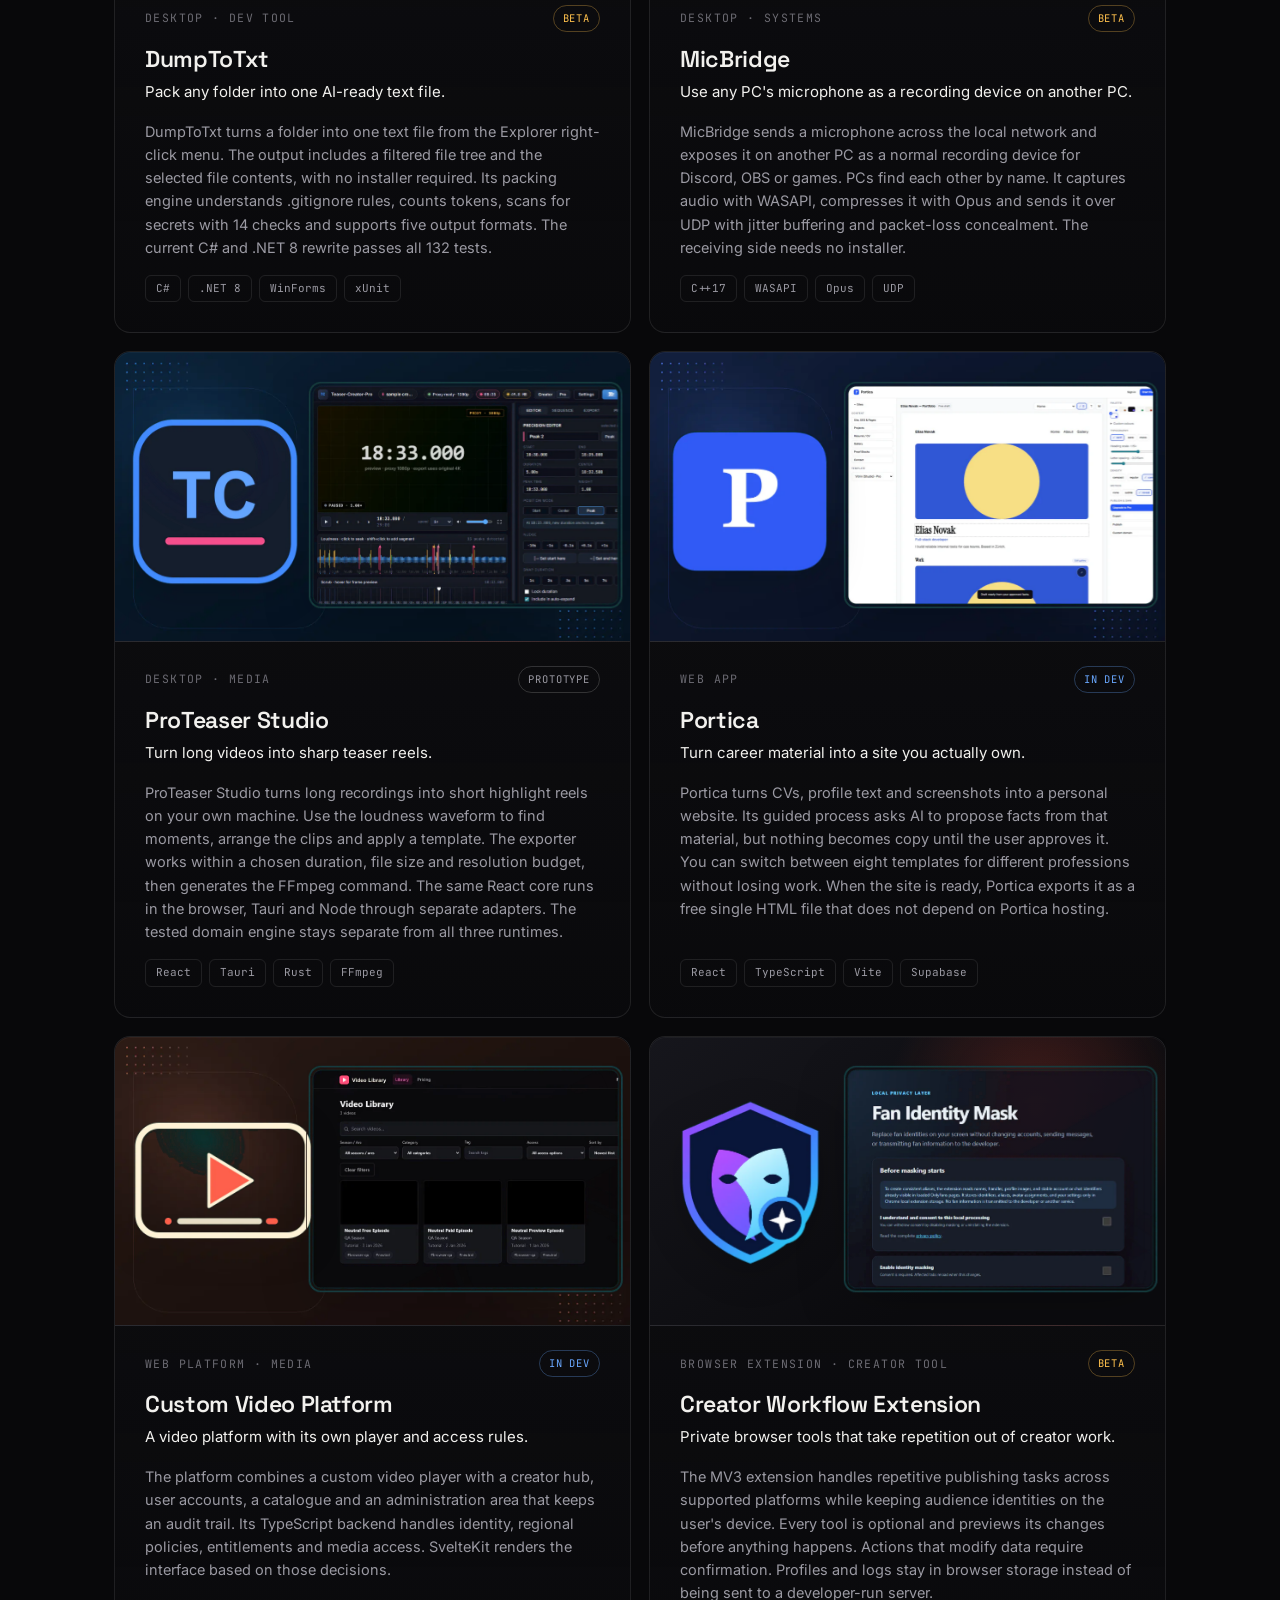
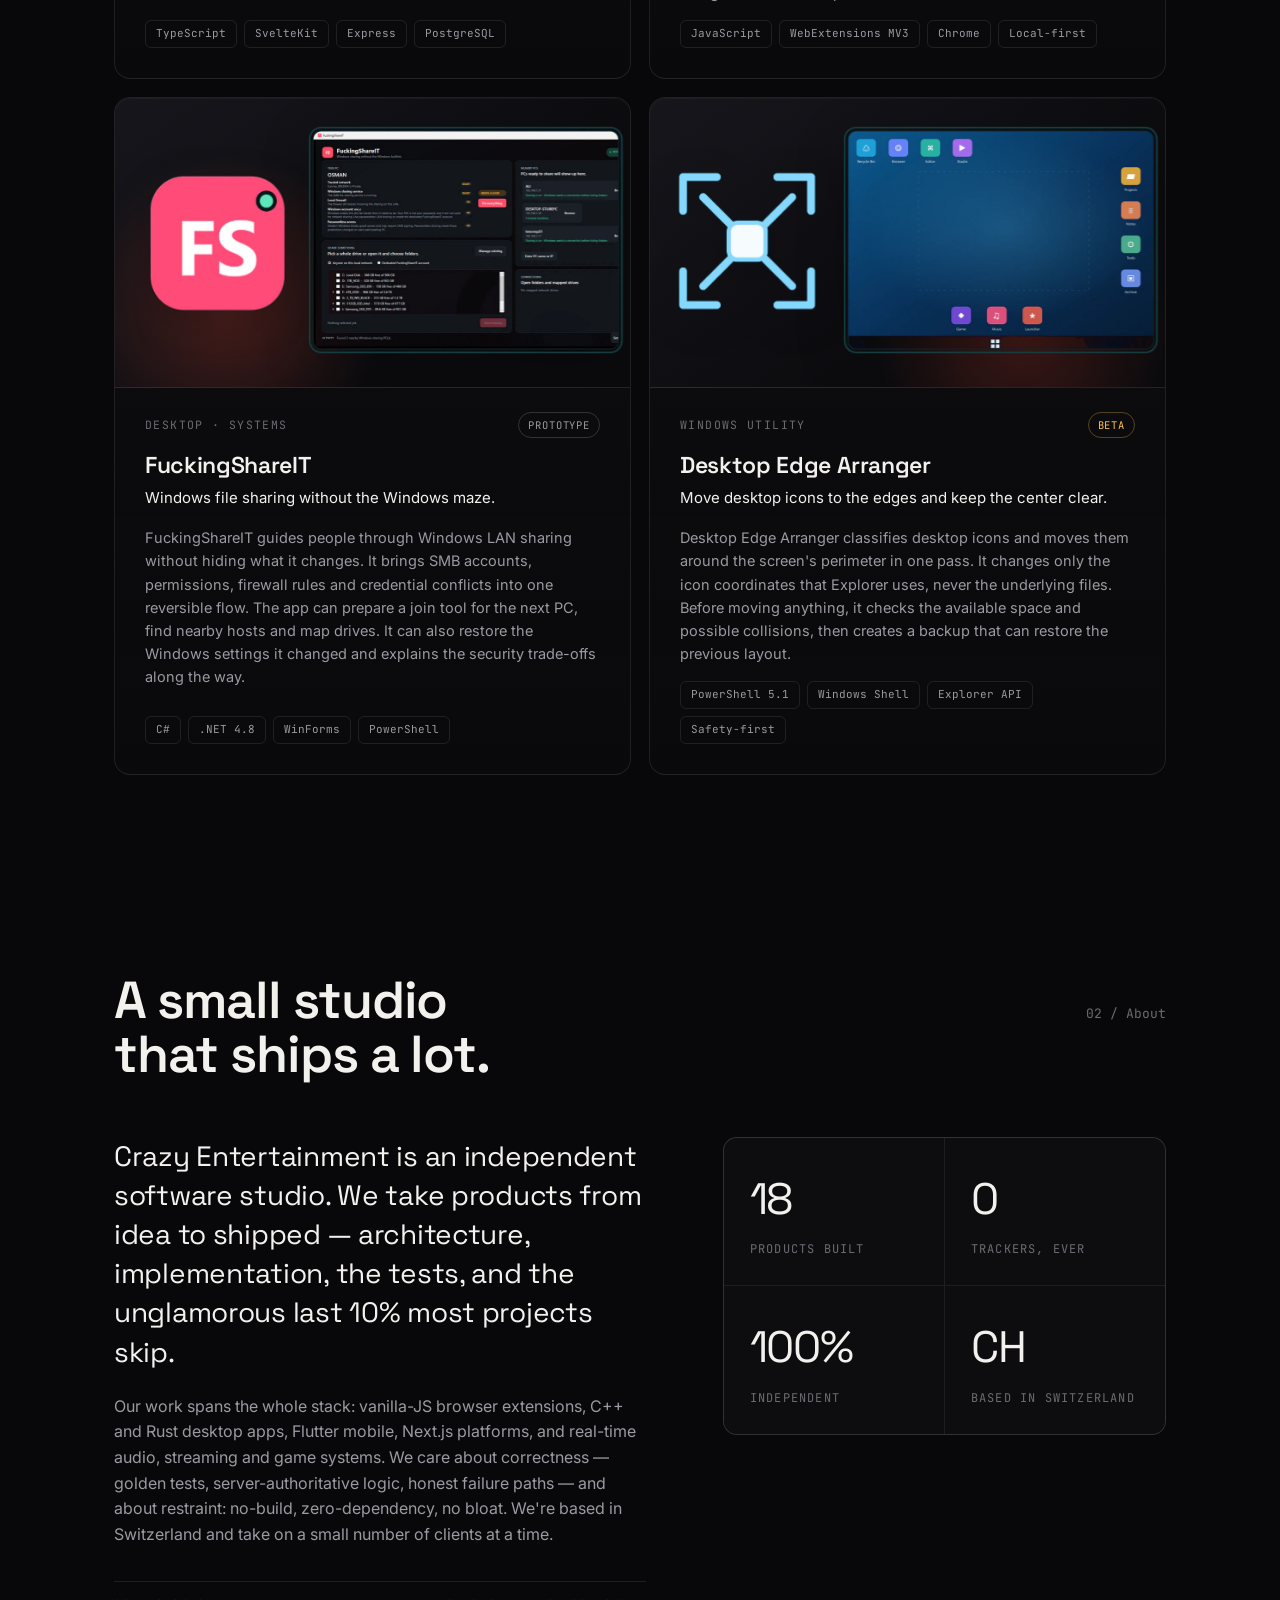
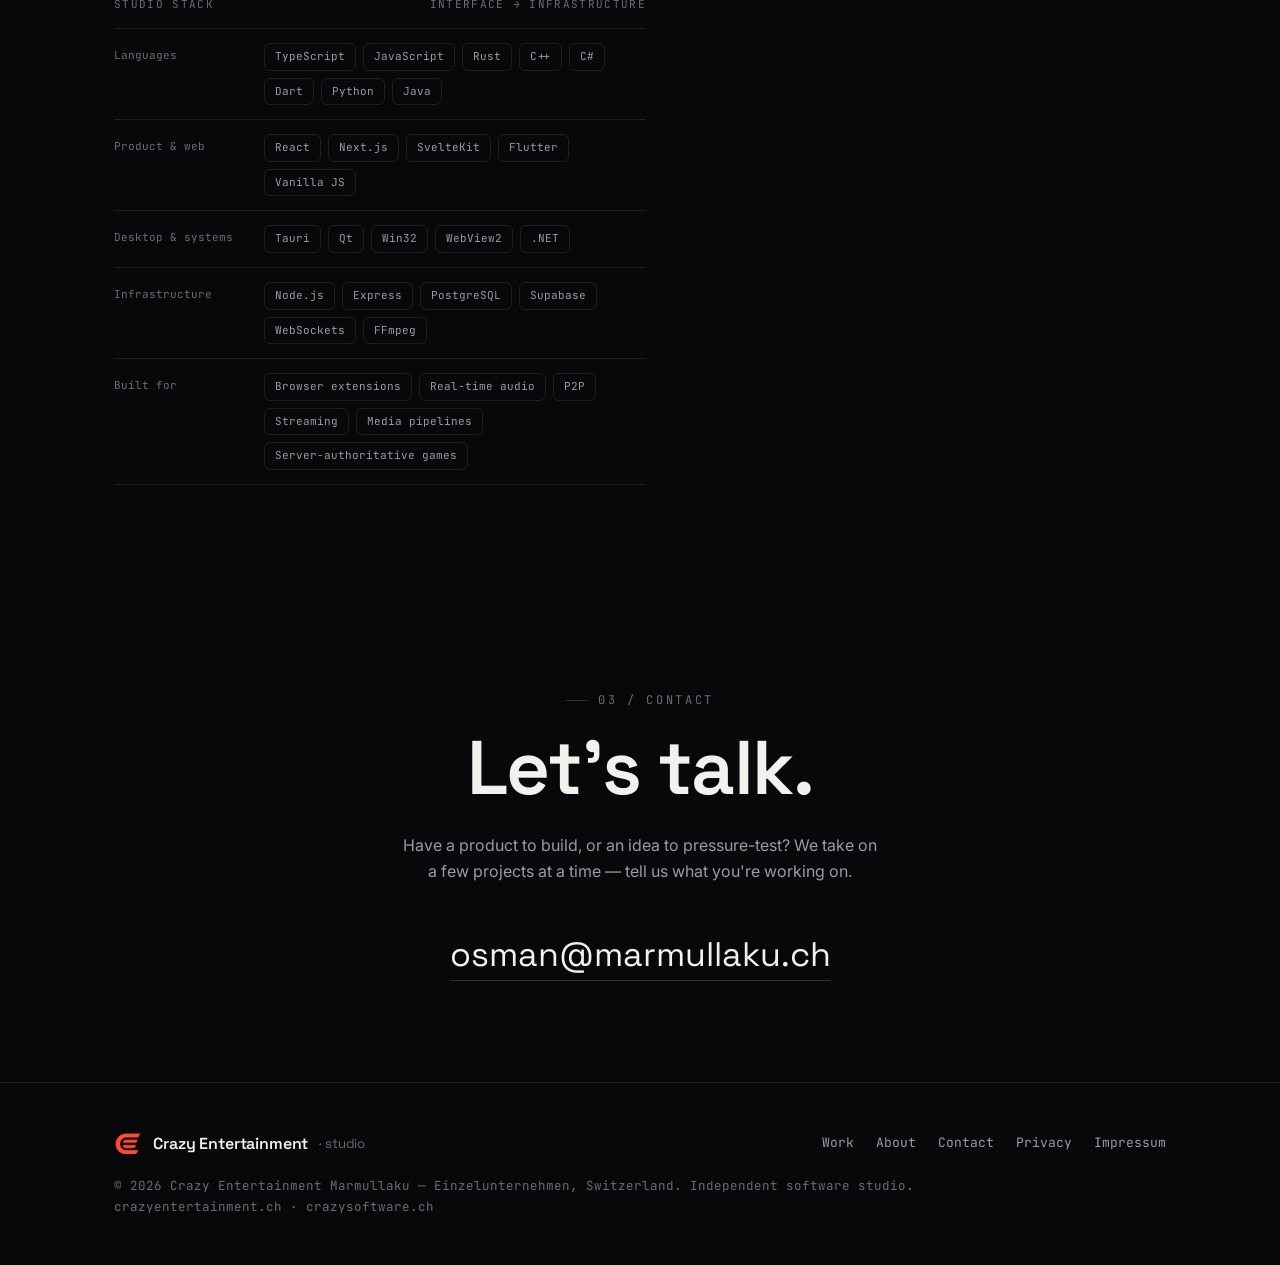
==== commit 74f4cbc3: "feat: embed verified live project demos" ====
--- a/index.html
+++ b/index.html
@@ -74,7 +74,7 @@
           <div class="chips"><span class="chip">Expo</span><span class="chip">React Native</span><span class="chip">TypeScript</span><span class="chip">SQLite</span></div>
         </article>
 
-        <article class="card reveal" data-demo-gif="assets/projects/tableverse/demo.gif">
+        <article class="card reveal" data-demo-gif="assets/projects/tableverse/demo.gif" data-demo-url="https://tableking.gg/" data-demo-link="https://tableking.gg/">
           <div class="card-visual has-thumbnail" aria-hidden="true">
             <div class="project-thumbnail" style="--icon-x:2.25%;--icon-y:18.519%;--icon-w:35.083%;--ui-x:37.167%;--ui-y:9.481%;--ui-w:61.667%">
               <img class="thumbnail-layer thumbnail-layer--background" src="assets/projects/tableverse/background.webp" alt="" width="1200" height="675" decoding="async" />
--- a/style.css
+++ b/style.css
@@ -237,6 +237,7 @@
 }
 .project-dialog-stage > img,
 .project-dialog-stage > iframe { display: block; width: 100%; height: 100%; border: 0; object-fit: contain; }
+.project-dialog-frame { background: #08080a; }
 .project-dialog-close {
   position: absolute; top: 18px; right: 18px; z-index: 2; width: 42px; height: 42px;
   border: 1px solid var(--line-2); border-radius: 999px; color: var(--fg); background: rgba(8,8,10,.88);
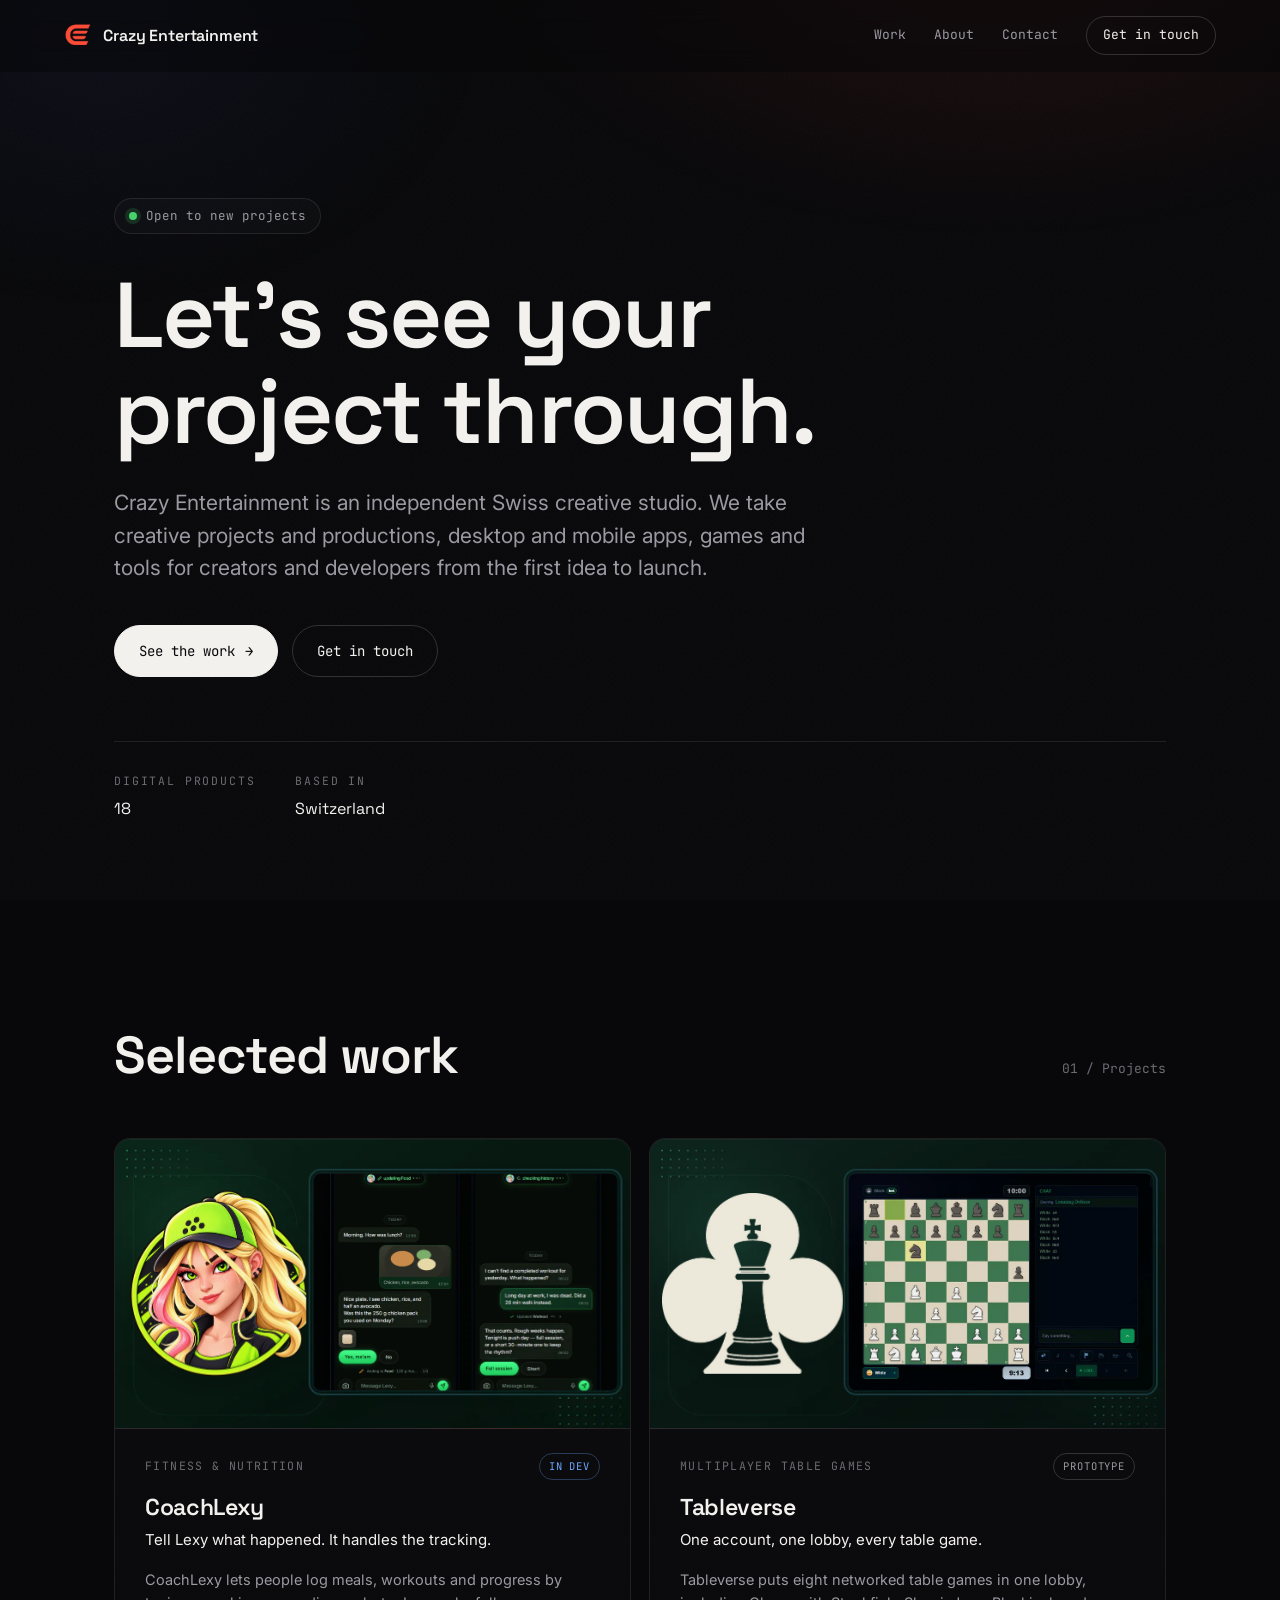
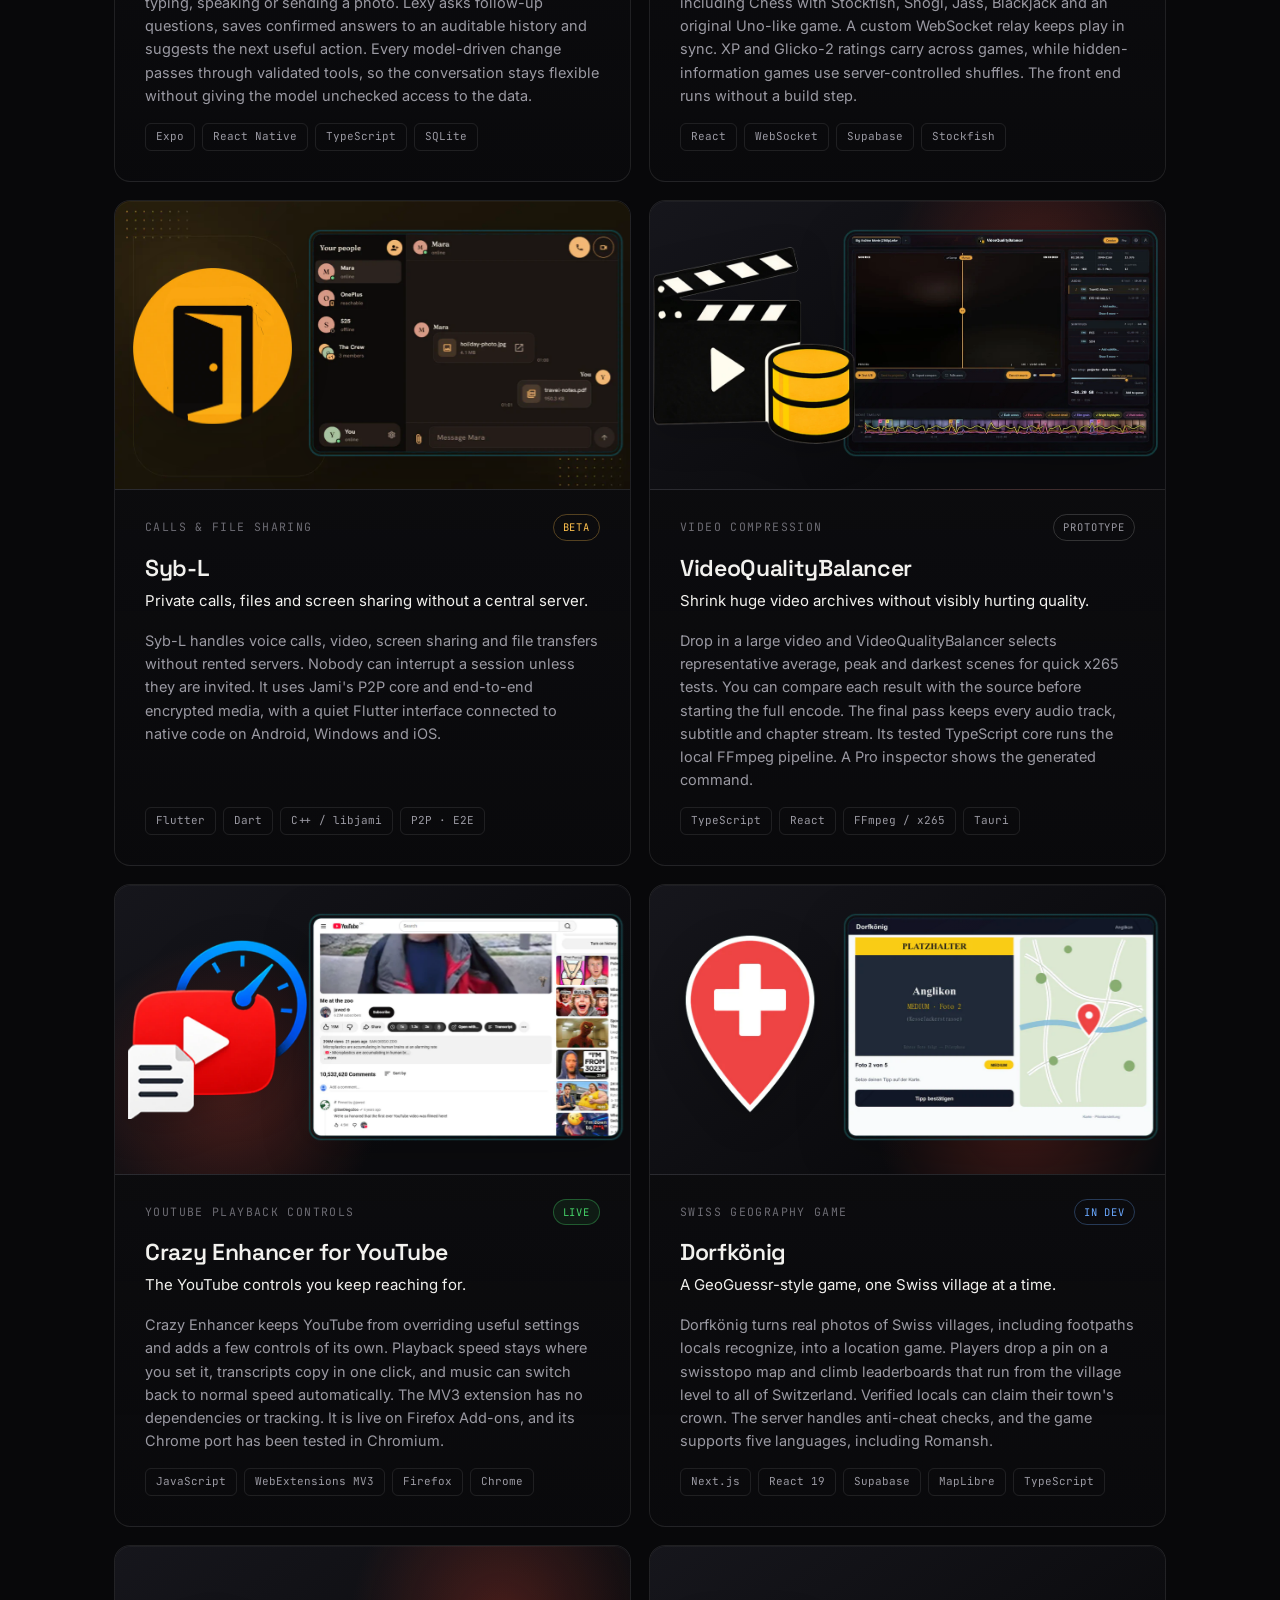
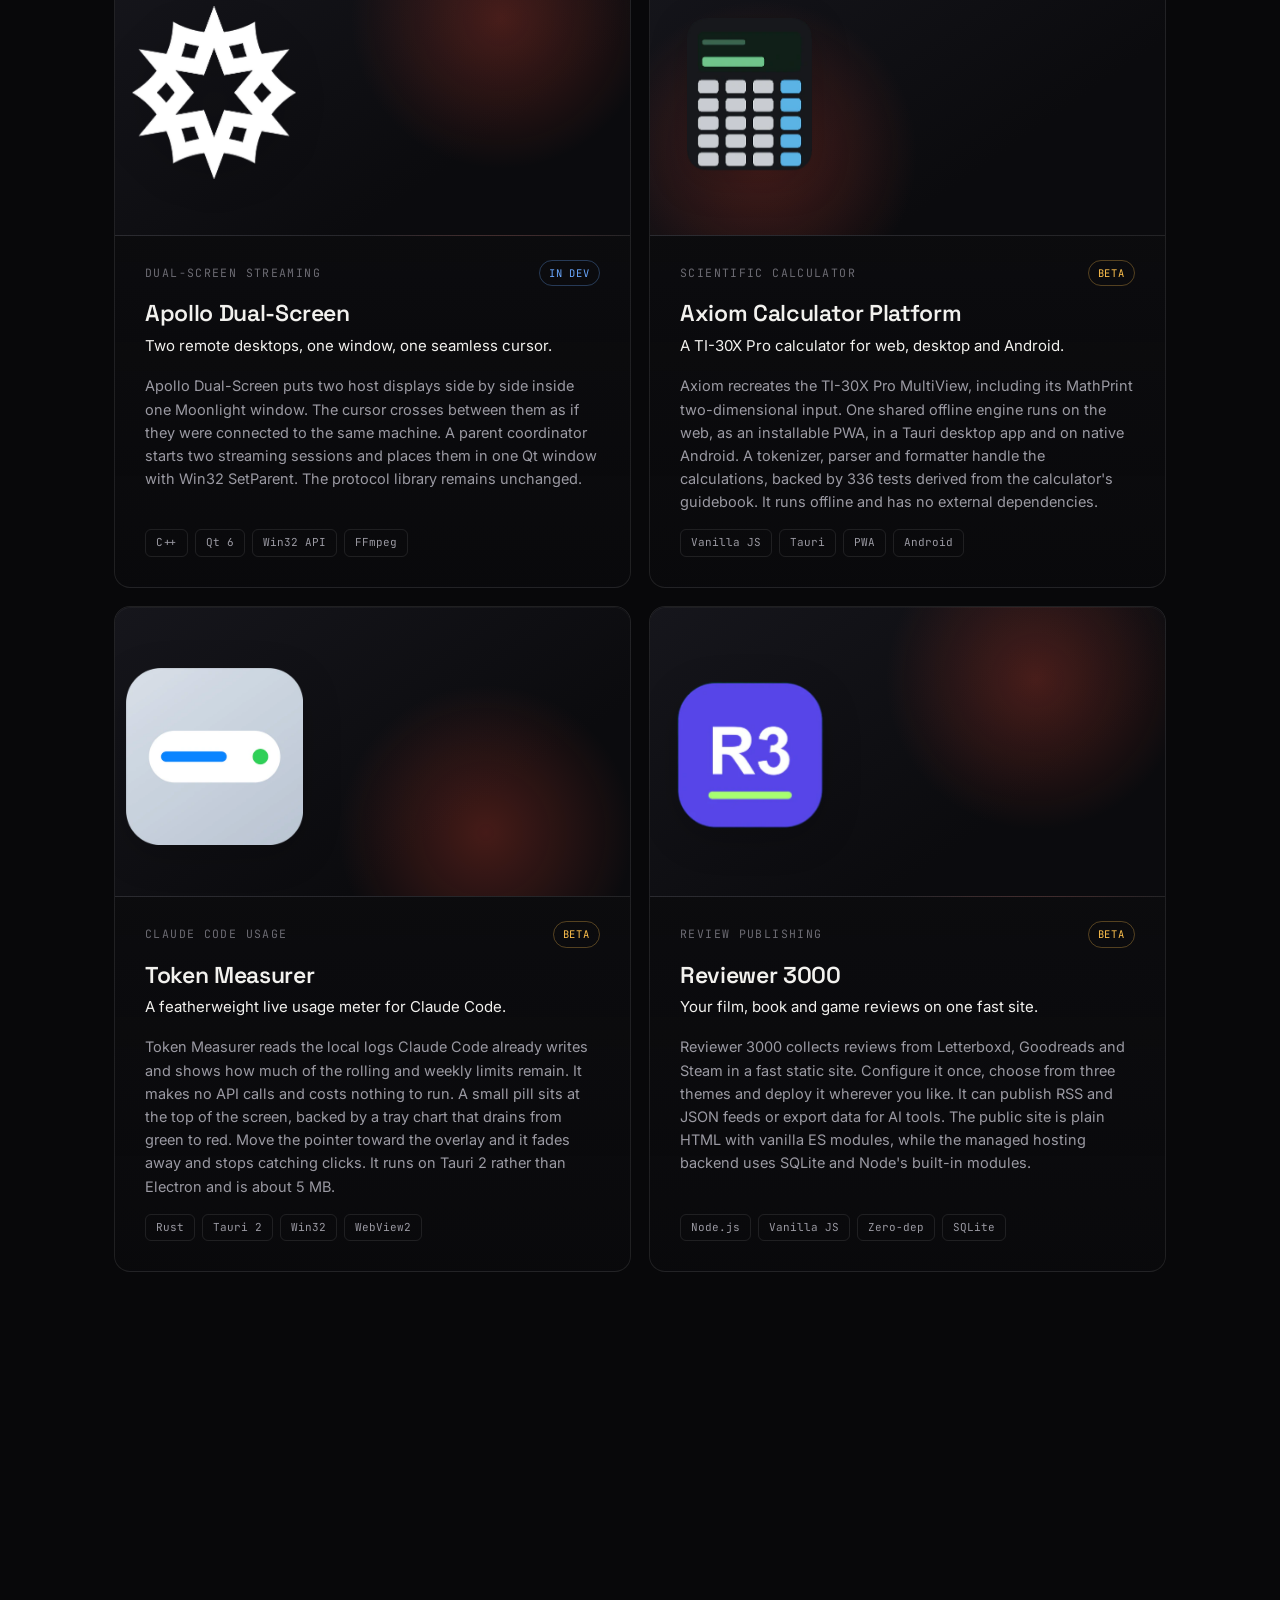
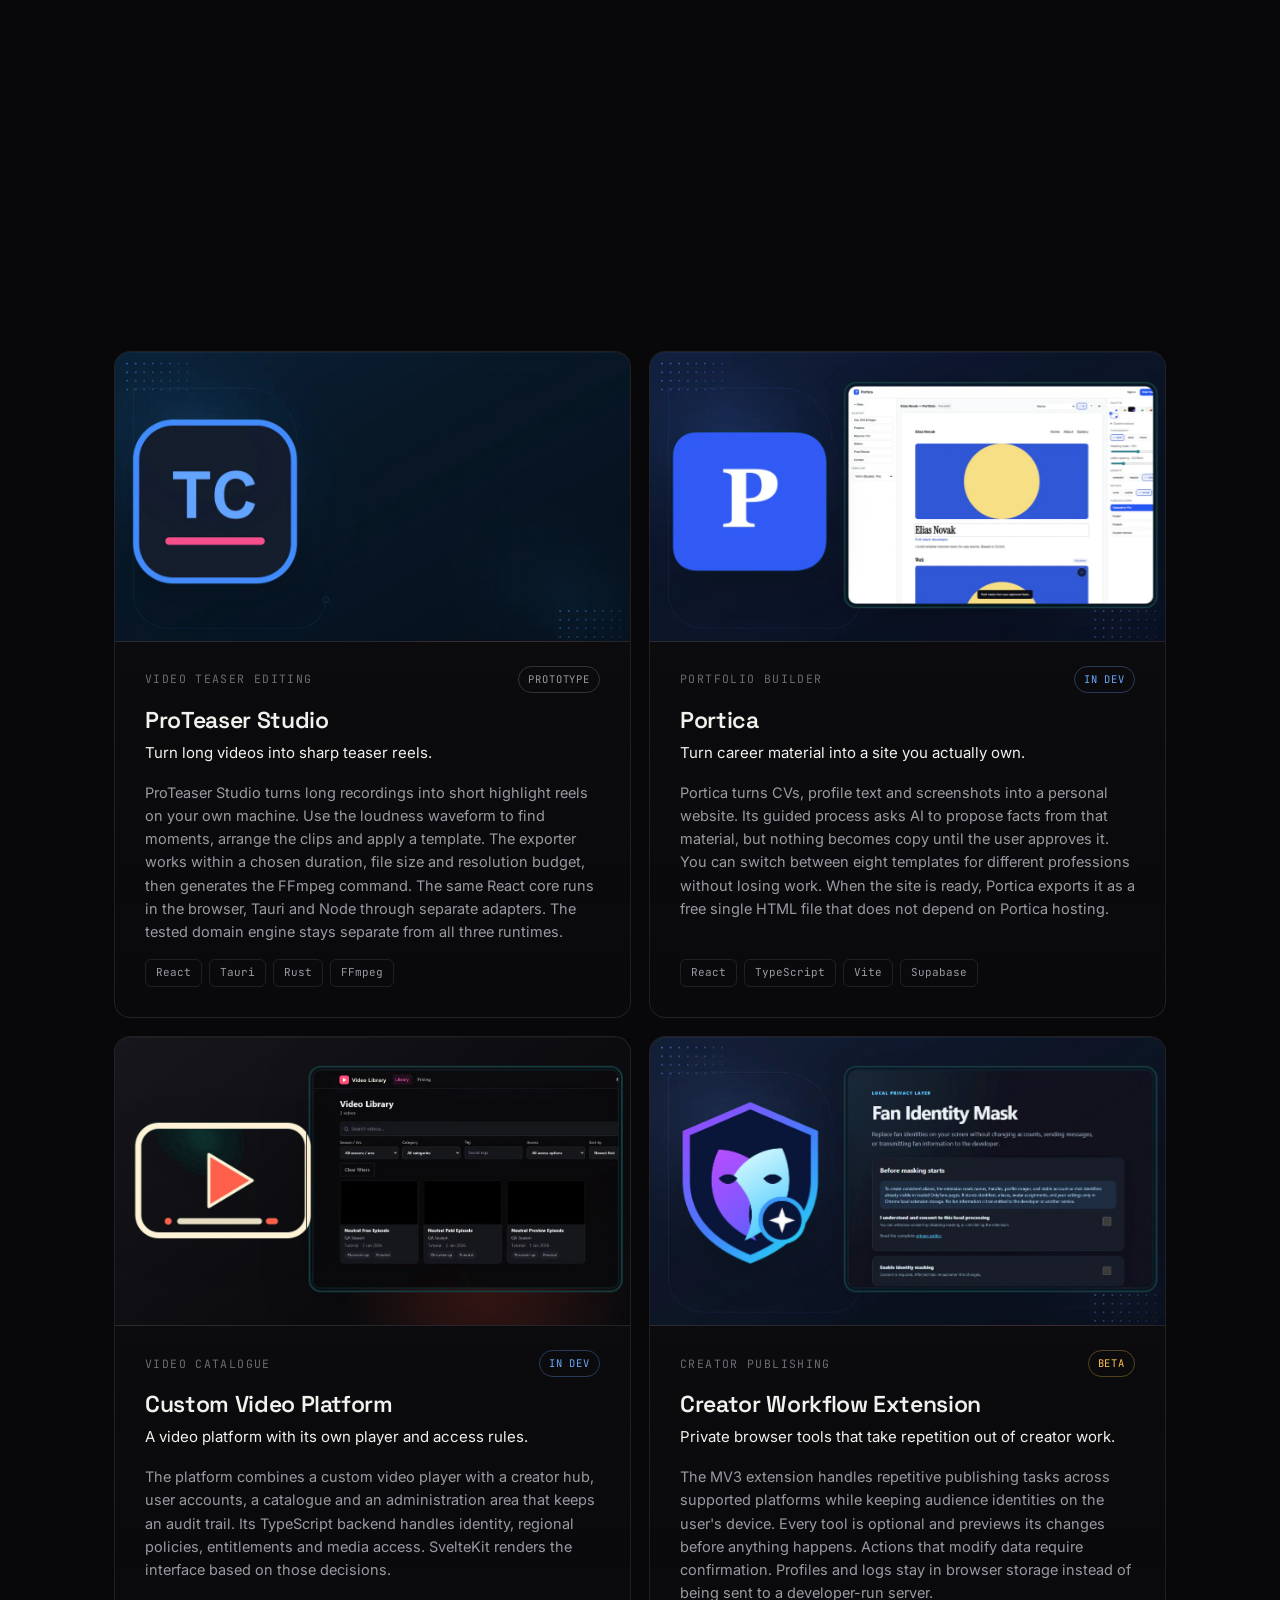
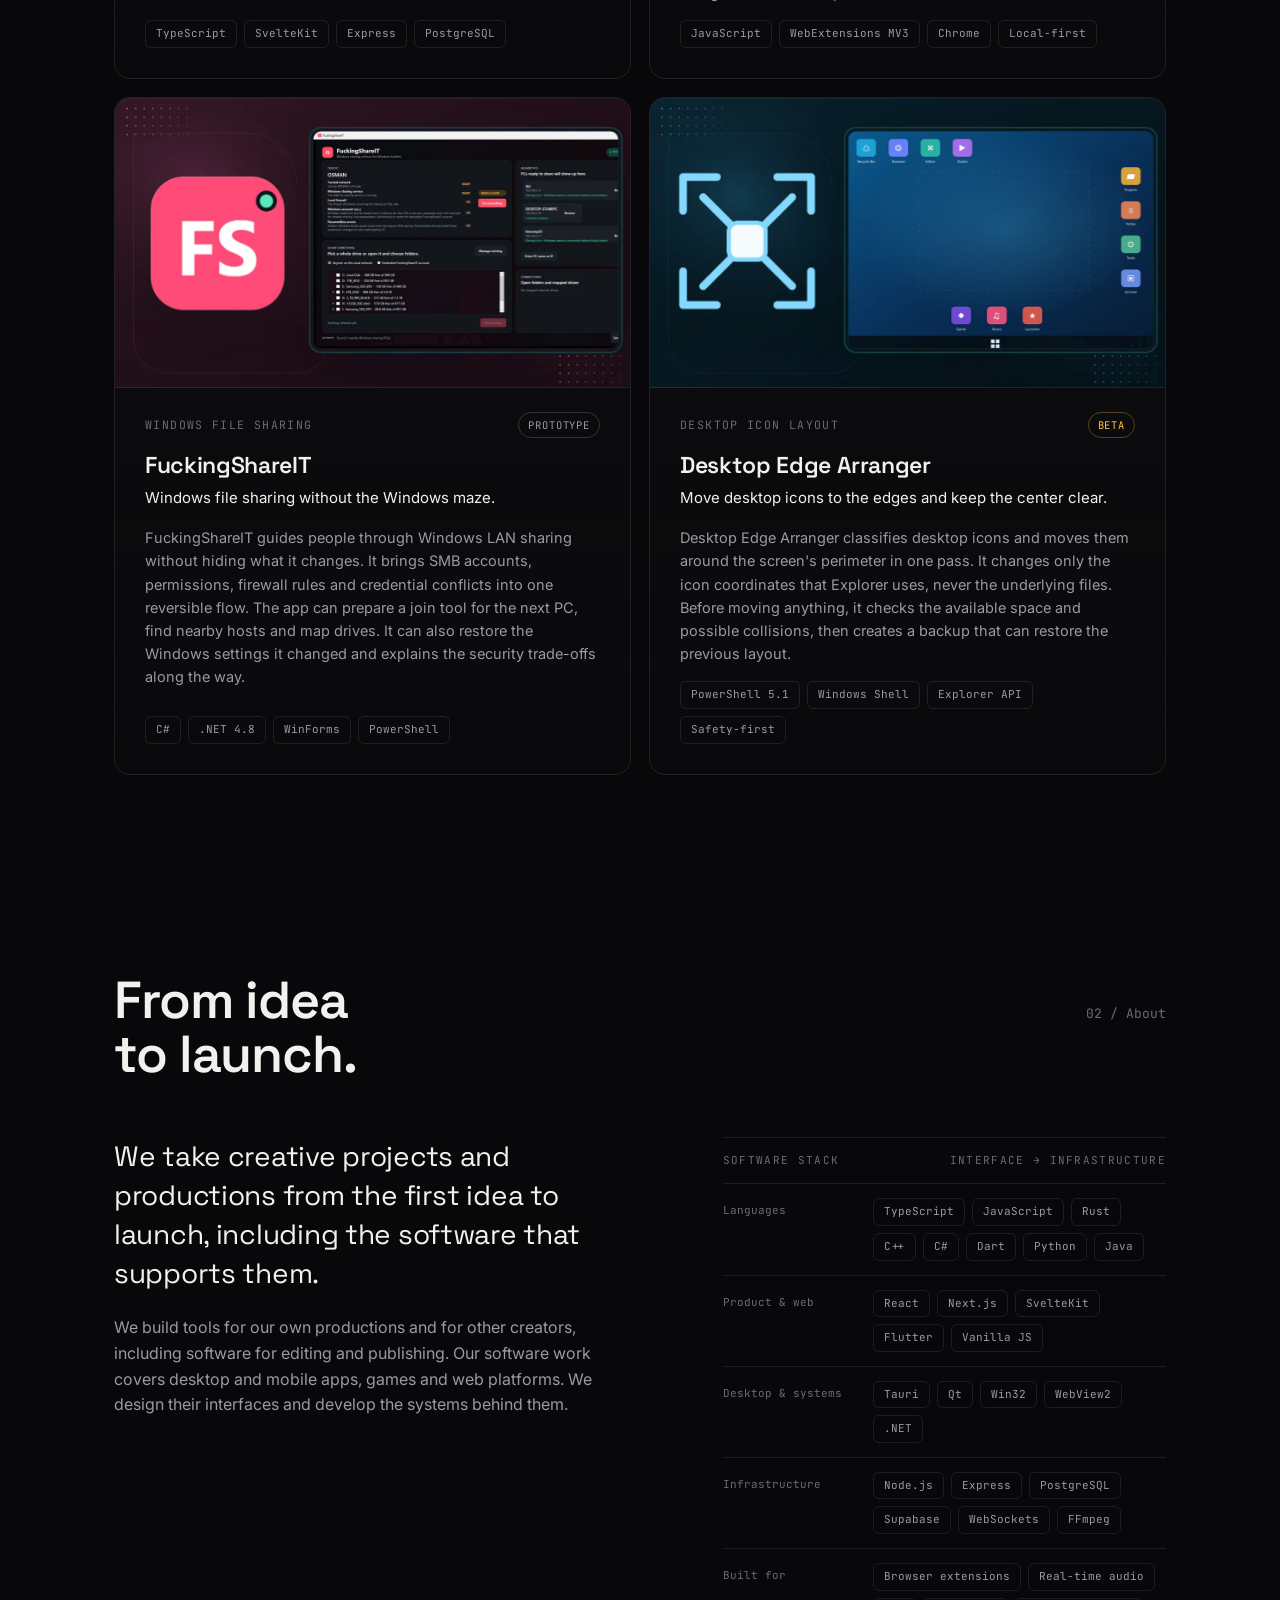
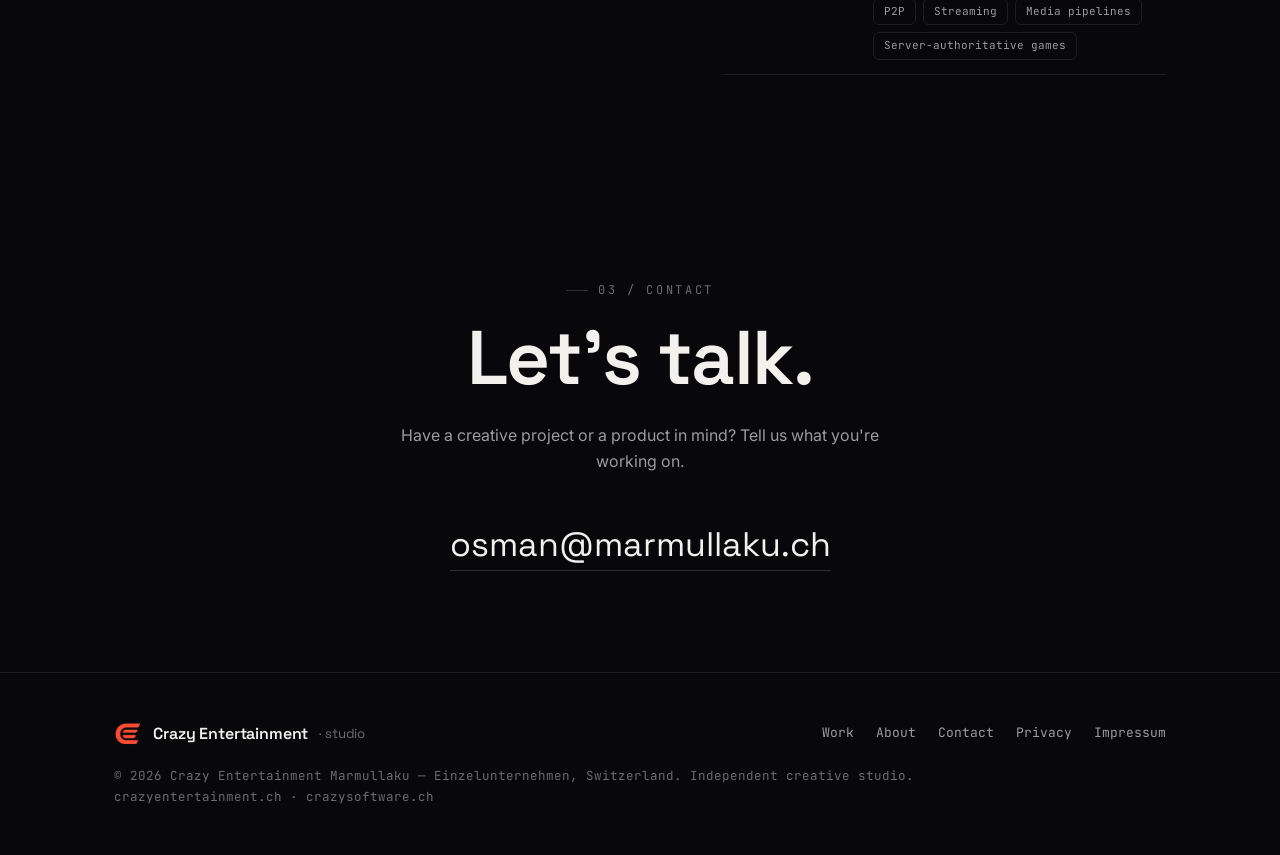
==== commit 80a55af6: "Refine creative studio copy and project categories" ====
--- a/index.html
+++ b/index.html
@@ -3,11 +3,11 @@
 <head>
   <meta charset="UTF-8" />
   <meta name="viewport" content="width=device-width, initial-scale=1.0" />
-  <title>Crazy Entertainment — Independent Software Studio</title>
-  <meta name="description" content="Crazy Entertainment is an independent software studio based in Switzerland. We build browser extensions, desktop and mobile apps, games and developer tools from the first idea through release." />
+  <title>Crazy Entertainment — Independent Creative Studio</title>
+  <meta name="description" content="Crazy Entertainment is an independent Swiss creative studio. We take creative projects and productions, desktop and mobile apps, games and tools for creators and developers from the first idea to launch." />
   <meta name="author" content="Crazy Entertainment Marmullaku" />
-  <meta property="og:title" content="Crazy Entertainment — Independent Software Studio" />
-  <meta property="og:description" content="Crazy Entertainment is an independent software studio based in Switzerland. We build browser extensions, desktop and mobile apps, games and developer tools from the first idea through release." />
+  <meta property="og:title" content="Crazy Entertainment — Independent Creative Studio" />
+  <meta property="og:description" content="Crazy Entertainment is an independent Swiss creative studio. We take creative projects and productions, desktop and mobile apps, games and tools for creators and developers from the first idea to launch." />
   <meta property="og:type" content="website" />
   <meta name="theme-color" content="#08080a" />
   <link rel="icon" type="image/png" href="favicon.png" />
@@ -37,17 +37,15 @@
     <!-- HERO -->
     <header class="hero container" id="top">
       <span class="status reveal"><span class="dot"></span> Open to new projects</span>
-      <h1 class="reveal">We build<br>software.</h1>
-      <p class="hero-lede reveal">Crazy Entertainment is an independent software studio based in Switzerland. We build browser extensions, desktop and mobile apps, games and developer tools from the first idea through release.</p>
+      <h1 class="reveal">Let's see your<br>project through.</h1>
+      <p class="hero-lede reveal">Crazy Entertainment is an independent Swiss creative studio. We take creative projects and productions, desktop and mobile apps, games and tools for creators and developers from the first idea to launch.</p>
       <div class="hero-actions reveal">
         <a href="#work" class="btn btn-primary">See the work <span class="arr">→</span></a>
         <a href="mailto:osman@marmullaku.ch" class="btn btn-ghost">Get in touch</a>
       </div>
       <div class="hero-meta reveal">
-        <div><span class="k">Products</span><span class="v">18 &amp; counting</span></div>
-        <div><span class="k">Platforms</span><span class="v">Web · Desktop · Mobile</span></div>
+        <div><span class="k">Digital products</span><span class="v">18</span></div>
         <div><span class="k">Based in</span><span class="v">Switzerland</span></div>
-        <div><span class="k">Working</span><span class="v">Independently</span></div>
       </div>
     </header>
 
@@ -55,7 +53,7 @@
     <section id="work" class="container">
       <div class="sec-head reveal">
         <h2>Selected work</h2>
-        <span class="sec-num">01 / Projects · shipped &amp; in flight</span>
+        <span class="sec-num">01 / Projects</span>
       </div>
       <div class="work-grid">
 
@@ -67,7 +65,7 @@
               <img class="thumbnail-layer thumbnail-layer--ui" src="assets/projects/coachlexy/ui.webp" alt="" width="741" height="536" decoding="async" />
             </div>
           </div>
-          <div class="card-top"><span class="card-cat">Mobile · Fitness &amp; AI</span><span class="badge dev">In dev</span></div>
+          <div class="card-top"><span class="card-cat">Fitness &amp; nutrition</span><span class="badge dev">In dev</span></div>
           <h3>CoachLexy</h3>
           <p class="tagline">Tell Lexy what happened. It handles the tracking.</p>
           <p>CoachLexy lets people log meals, workouts and progress by typing, speaking or sending a photo. Lexy asks follow-up questions, saves confirmed answers to an auditable history and suggests the next useful action. Every model-driven change passes through validated tools, so the conversation stays flexible without giving the model unchecked access to the data.</p>
@@ -82,7 +80,7 @@
               <img class="thumbnail-layer thumbnail-layer--ui" src="assets/projects/tableverse/ui.webp" alt="" width="740" height="536" decoding="async" />
             </div>
           </div>
-          <div class="card-top"><span class="card-cat">Web app · Game</span><span class="badge proto">Prototype</span></div>
+          <div class="card-top"><span class="card-cat">Multiplayer table games</span><span class="badge proto">Prototype</span></div>
           <h3>Tableverse</h3>
           <p class="tagline">One account, one lobby, every table game.</p>
           <p>Tableverse puts eight networked table games in one lobby, including Chess with Stockfish, Shogi, Jass, Blackjack and an original Uno-like game. A custom WebSocket relay keeps play in sync. XP and Glicko-2 ratings carry across games, while hidden-information games use server-controlled shuffles. The front end runs without a build step.</p>
@@ -97,7 +95,7 @@
               <img class="thumbnail-layer thumbnail-layer--ui" src="assets/projects/syb-l/ui.webp" alt="" width="738" height="536" loading="lazy" decoding="async" />
             </div>
           </div>
-          <div class="card-top"><span class="card-cat">Desktop &amp; mobile</span><span class="badge beta">Beta</span></div>
+          <div class="card-top"><span class="card-cat">Calls &amp; file sharing</span><span class="badge beta">Beta</span></div>
           <h3>Syb-L</h3>
           <p class="tagline">Private calls, files and screen sharing without a central server.</p>
           <p>Syb-L handles voice calls, video, screen sharing and file transfers without rented servers. Nobody can interrupt a session unless they are invited. It uses Jami's P2P core and end-to-end encrypted media, with a quiet Flutter interface connected to native code on Android, Windows and iOS.</p>
@@ -112,7 +110,7 @@
               <img class="thumbnail-layer thumbnail-layer--ui" src="assets/projects/videoqualitybalancer/ui.webp" alt="" width="740" height="536" loading="lazy" decoding="async" />
             </div>
           </div>
-          <div class="card-top"><span class="card-cat">Desktop · Media</span><span class="badge proto">Prototype</span></div>
+          <div class="card-top"><span class="card-cat">Video compression</span><span class="badge proto">Prototype</span></div>
           <h3>VideoQualityBalancer</h3>
           <p class="tagline">Shrink huge video archives without visibly hurting quality.</p>
           <p>Drop in a large video and VideoQualityBalancer selects representative average, peak and darkest scenes for quick x265 tests. You can compare each result with the source before starting the full encode. The final pass keeps every audio track, subtitle and chapter stream. Its tested TypeScript core runs the local FFmpeg pipeline. A Pro inspector shows the generated command.</p>
@@ -127,7 +125,7 @@
               <img class="thumbnail-layer thumbnail-layer--ui" src="assets/projects/crazy-enhancer-youtube/ui.webp" alt="" width="738" height="536" loading="lazy" decoding="async" />
             </div>
           </div>
-          <div class="card-top"><span class="card-cat">Browser extension</span><span class="badge live">Live</span></div>
+          <div class="card-top"><span class="card-cat">YouTube playback controls</span><span class="badge live">Live</span></div>
           <h3>Crazy Enhancer for YouTube</h3>
           <p class="tagline">The YouTube controls you keep reaching for.</p>
           <p>Crazy Enhancer keeps YouTube from overriding useful settings and adds a few controls of its own. Playback speed stays where you set it, transcripts copy in one click, and music can switch back to normal speed automatically. The MV3 extension has no dependencies or tracking. It is live on Firefox Add-ons, and its Chrome port has been tested in Chromium.</p>
@@ -142,7 +140,7 @@
               <img class="thumbnail-layer thumbnail-layer--ui" src="assets/projects/dorfkoenig/ui.webp" alt="" width="738" height="536" loading="lazy" decoding="async" />
             </div>
           </div>
-          <div class="card-top"><span class="card-cat">Web app · Game</span><span class="badge dev">In dev</span></div>
+          <div class="card-top"><span class="card-cat">Swiss geography game</span><span class="badge dev">In dev</span></div>
           <h3>Dorfkönig</h3>
           <p class="tagline">A GeoGuessr-style game, one Swiss village at a time.</p>
           <p>Dorfkönig turns real photos of Swiss villages, including footpaths locals recognize, into a location game. Players drop a pin on a swisstopo map and climb leaderboards that run from the village level to all of Switzerland. Verified locals can claim their town's crown. The server handles anti-cheat checks, and the game supports five languages, including Romansh.</p>
@@ -157,7 +155,7 @@
               <img class="thumbnail-layer thumbnail-layer--ui" src="assets/projects/apollo-dual-screen/ui.webp" alt="" width="738" height="536" loading="lazy" decoding="async" />
             </div>
           </div>
-          <div class="card-top"><span class="card-cat">Desktop · Systems</span><span class="badge dev">In dev</span></div>
+          <div class="card-top"><span class="card-cat">Dual-screen streaming</span><span class="badge dev">In dev</span></div>
           <h3>Apollo Dual-Screen</h3>
           <p class="tagline">Two remote desktops, one window, one seamless cursor.</p>
           <p>Apollo Dual-Screen puts two host displays side by side inside one Moonlight window. The cursor crosses between them as if they were connected to the same machine. A parent coordinator starts two streaming sessions and places them in one Qt window with Win32 SetParent. The protocol library remains unchanged.</p>
@@ -172,7 +170,7 @@
               <img class="thumbnail-layer thumbnail-layer--ui" src="assets/projects/axiom-calculator/ui.webp" alt="" width="739" height="536" loading="lazy" decoding="async" />
             </div>
           </div>
-          <div class="card-top"><span class="card-cat">Cross-platform app</span><span class="badge beta">Beta</span></div>
+          <div class="card-top"><span class="card-cat">Scientific calculator</span><span class="badge beta">Beta</span></div>
           <h3>Axiom Calculator Platform</h3>
           <p class="tagline">A TI-30X Pro calculator for web, desktop and Android.</p>
           <p>Axiom recreates the TI-30X Pro MultiView, including its MathPrint two-dimensional input. One shared offline engine runs on the web, as an installable PWA, in a Tauri desktop app and on native Android. A tokenizer, parser and formatter handle the calculations, backed by 336 tests derived from the calculator's guidebook. It runs offline and has no external dependencies.</p>
@@ -187,7 +185,7 @@
               <img class="thumbnail-layer thumbnail-layer--ui" src="assets/projects/token-measurer/ui.webp" alt="" width="738" height="536" loading="lazy" decoding="async" />
             </div>
           </div>
-          <div class="card-top"><span class="card-cat">Desktop · Dev tool</span><span class="badge beta">Beta</span></div>
+          <div class="card-top"><span class="card-cat">Claude Code usage</span><span class="badge beta">Beta</span></div>
           <h3>Token Measurer</h3>
           <p class="tagline">A featherweight live usage meter for Claude Code.</p>
           <p>Token Measurer reads the local logs Claude Code already writes and shows how much of the rolling and weekly limits remain. It makes no API calls and costs nothing to run. A small pill sits at the top of the screen, backed by a tray chart that drains from green to red. Move the pointer toward the overlay and it fades away and stops catching clicks. It runs on Tauri 2 rather than Electron and is about 5 MB.</p>
@@ -202,7 +200,7 @@
               <img class="thumbnail-layer thumbnail-layer--ui" src="assets/projects/reviewer-3000/ui.webp" alt="" width="739" height="536" loading="lazy" decoding="async" />
             </div>
           </div>
-          <div class="card-top"><span class="card-cat">Developer tool</span><span class="badge beta">Beta</span></div>
+          <div class="card-top"><span class="card-cat">Review publishing</span><span class="badge beta">Beta</span></div>
           <h3>Reviewer 3000</h3>
           <p class="tagline">Your film, book and game reviews on one fast site.</p>
           <p>Reviewer 3000 collects reviews from Letterboxd, Goodreads and Steam in a fast static site. Configure it once, choose from three themes and deploy it wherever you like. It can publish RSS and JSON feeds or export data for AI tools. The public site is plain HTML with vanilla ES modules, while the managed hosting backend uses SQLite and Node's built-in modules.</p>
@@ -217,7 +215,7 @@
               <img class="thumbnail-layer thumbnail-layer--ui" src="assets/projects/dump-to-txt/ui.webp" alt="" width="739" height="536" loading="lazy" decoding="async" />
             </div>
           </div>
-          <div class="card-top"><span class="card-cat">Desktop · Dev tool</span><span class="badge beta">Beta</span></div>
+          <div class="card-top"><span class="card-cat">Text export for AI</span><span class="badge beta">Beta</span></div>
           <h3>DumpToTxt</h3>
           <p class="tagline">Pack any folder into one AI-ready text file.</p>
           <p>DumpToTxt turns a folder into one text file from the Explorer right-click menu. The output includes a filtered file tree and the selected file contents, with no installer required. Its packing engine understands .gitignore rules, counts tokens, scans for secrets with 14 checks and supports five output formats. The current C# and .NET 8 rewrite passes all 132 tests.</p>
@@ -232,7 +230,7 @@
               <img class="thumbnail-layer thumbnail-layer--ui" src="assets/projects/micbridge/ui.webp" alt="" width="738" height="536" loading="lazy" decoding="async" />
             </div>
           </div>
-          <div class="card-top"><span class="card-cat">Desktop · Systems</span><span class="badge beta">Beta</span></div>
+          <div class="card-top"><span class="card-cat">Microphone sharing</span><span class="badge beta">Beta</span></div>
           <h3>MicBridge</h3>
           <p class="tagline">Use any PC's microphone as a recording device on another PC.</p>
           <p>MicBridge sends a microphone across the local network and exposes it on another PC as a normal recording device for Discord, OBS or games. PCs find each other by name. It captures audio with WASAPI, compresses it with Opus and sends it over UDP with jitter buffering and packet-loss concealment. The receiving side needs no installer.</p>
@@ -247,7 +245,7 @@
               <img class="thumbnail-layer thumbnail-layer--ui" src="assets/projects/proteaser-studio/ui.webp" alt="" width="739" height="536" loading="lazy" decoding="async" />
             </div>
           </div>
-          <div class="card-top"><span class="card-cat">Desktop · Media</span><span class="badge proto">Prototype</span></div>
+          <div class="card-top"><span class="card-cat">Video teaser editing</span><span class="badge proto">Prototype</span></div>
           <h3>ProTeaser Studio</h3>
           <p class="tagline">Turn long videos into sharp teaser reels.</p>
           <p>ProTeaser Studio turns long recordings into short highlight reels on your own machine. Use the loudness waveform to find moments, arrange the clips and apply a template. The exporter works within a chosen duration, file size and resolution budget, then generates the FFmpeg command. The same React core runs in the browser, Tauri and Node through separate adapters. The tested domain engine stays separate from all three runtimes.</p>
@@ -262,7 +260,7 @@
               <img class="thumbnail-layer thumbnail-layer--ui" src="assets/projects/portica/ui.webp" alt="" width="738" height="536" loading="lazy" decoding="async" />
             </div>
           </div>
-          <div class="card-top"><span class="card-cat">Web app</span><span class="badge dev">In dev</span></div>
+          <div class="card-top"><span class="card-cat">Portfolio builder</span><span class="badge dev">In dev</span></div>
           <h3>Portica</h3>
           <p class="tagline">Turn career material into a site you actually own.</p>
           <p>Portica turns CVs, profile text and screenshots into a personal website. Its guided process asks AI to propose facts from that material, but nothing becomes copy until the user approves it. You can switch between eight templates for different professions without losing work. When the site is ready, Portica exports it as a free single HTML file that does not depend on Portica hosting.</p>
@@ -277,7 +275,7 @@
               <img class="thumbnail-layer thumbnail-layer--ui" src="assets/projects/custom-video-platform/ui.webp" alt="" width="740" height="536" loading="lazy" decoding="async" />
             </div>
           </div>
-          <div class="card-top"><span class="card-cat">Web platform · Media</span><span class="badge dev">In dev</span></div>
+          <div class="card-top"><span class="card-cat">Video catalogue</span><span class="badge dev">In dev</span></div>
           <h3>Custom Video Platform</h3>
           <p class="tagline">A video platform with its own player and access rules.</p>
           <p>The platform combines a custom video player with a creator hub, user accounts, a catalogue and an administration area that keeps an audit trail. Its TypeScript backend handles identity, regional policies, entitlements and media access. SvelteKit renders the interface based on those decisions.</p>
@@ -292,7 +290,7 @@
               <img class="thumbnail-layer thumbnail-layer--ui" src="assets/projects/creator-workflow-extension/ui.webp" alt="" width="739" height="536" loading="lazy" decoding="async" />
             </div>
           </div>
-          <div class="card-top"><span class="card-cat">Browser extension · Creator tool</span><span class="badge beta">Beta</span></div>
+          <div class="card-top"><span class="card-cat">Creator publishing</span><span class="badge beta">Beta</span></div>
           <h3>Creator Workflow Extension</h3>
           <p class="tagline">Private browser tools that take repetition out of creator work.</p>
           <p>The MV3 extension handles repetitive publishing tasks across supported platforms while keeping audience identities on the user's device. Every tool is optional and previews its changes before anything happens. Actions that modify data require confirmation. Profiles and logs stay in browser storage instead of being sent to a developer-run server.</p>
@@ -307,7 +305,7 @@
               <img class="thumbnail-layer thumbnail-layer--ui" src="assets/projects/fuckingshareit/ui.webp" alt="" width="738" height="536" loading="lazy" decoding="async" />
             </div>
           </div>
-          <div class="card-top"><span class="card-cat">Desktop · Systems</span><span class="badge proto">Prototype</span></div>
+          <div class="card-top"><span class="card-cat">Windows file sharing</span><span class="badge proto">Prototype</span></div>
           <h3>FuckingShareIT</h3>
           <p class="tagline">Windows file sharing without the Windows maze.</p>
           <p>FuckingShareIT guides people through Windows LAN sharing without hiding what it changes. It brings SMB accounts, permissions, firewall rules and credential conflicts into one reversible flow. The app can prepare a join tool for the next PC, find nearby hosts and map drives. It can also restore the Windows settings it changed and explains the security trade-offs along the way.</p>
@@ -322,7 +320,7 @@
               <img class="thumbnail-layer thumbnail-layer--ui" src="assets/projects/desktop-edge-arranger/ui.webp" alt="" width="738" height="536" loading="lazy" decoding="async" />
             </div>
           </div>
-          <div class="card-top"><span class="card-cat">Windows utility</span><span class="badge beta">Beta</span></div>
+          <div class="card-top"><span class="card-cat">Desktop icon layout</span><span class="badge beta">Beta</span></div>
           <h3>Desktop Edge Arranger</h3>
           <p class="tagline">Move desktop icons to the edges and keep the center clear.</p>
           <p>Desktop Edge Arranger classifies desktop icons and moves them around the screen's perimeter in one pass. It changes only the icon coordinates that Explorer uses, never the underlying files. Before moving anything, it checks the available space and possible collisions, then creates a backup that can restore the previous layout.</p>
@@ -335,27 +333,21 @@
     <!-- ABOUT -->
     <section id="about" class="container">
       <div class="sec-head reveal">
-        <h2>A small studio<br>that ships a lot.</h2>
+        <h2>From idea<br>to launch.</h2>
         <span class="sec-num">02 / About</span>
       </div>
       <div class="about-grid">
         <div class="reveal">
-          <p class="about-lede">Crazy Entertainment is an independent software studio. We take products from idea to shipped — architecture, implementation, the tests, and the unglamorous last 10% most projects skip.</p>
-          <p>Our work spans the whole stack: vanilla-JS browser extensions, C++ and Rust desktop apps, Flutter mobile, Next.js platforms, and real-time audio, streaming and game systems. We care about correctness — golden tests, server-authoritative logic, honest failure paths — and about restraint: no-build, zero-dependency, no bloat. We're based in Switzerland and take on a small number of clients at a time.</p>
-          <div class="stack-map">
-            <div class="stack-head"><span>Studio stack</span><span>Interface → infrastructure</span></div>
-            <div class="stack-row"><span class="stack-label">Languages</span><div class="chips"><span class="chip">TypeScript</span><span class="chip">JavaScript</span><span class="chip">Rust</span><span class="chip">C++</span><span class="chip">C#</span><span class="chip">Dart</span><span class="chip">Python</span><span class="chip">Java</span></div></div>
-            <div class="stack-row"><span class="stack-label">Product &amp; web</span><div class="chips"><span class="chip">React</span><span class="chip">Next.js</span><span class="chip">SvelteKit</span><span class="chip">Flutter</span><span class="chip">Vanilla JS</span></div></div>
-            <div class="stack-row"><span class="stack-label">Desktop &amp; systems</span><div class="chips"><span class="chip">Tauri</span><span class="chip">Qt</span><span class="chip">Win32</span><span class="chip">WebView2</span><span class="chip">.NET</span></div></div>
-            <div class="stack-row"><span class="stack-label">Infrastructure</span><div class="chips"><span class="chip">Node.js</span><span class="chip">Express</span><span class="chip">PostgreSQL</span><span class="chip">Supabase</span><span class="chip">WebSockets</span><span class="chip">FFmpeg</span></div></div>
-            <div class="stack-row"><span class="stack-label">Built for</span><div class="chips"><span class="chip">Browser extensions</span><span class="chip">Real-time audio</span><span class="chip">P2P</span><span class="chip">Streaming</span><span class="chip">Media pipelines</span><span class="chip">Server-authoritative games</span></div></div>
-          </div>
+          <p class="about-lede">We take creative projects and productions from the first idea to launch, including the software that supports them.</p>
+          <p>We build tools for our own productions and for other creators, including software for editing and publishing. Our software work covers desktop and mobile apps, games and web platforms. We design their interfaces and develop the systems behind them.</p>
         </div>
-        <div class="stats reveal">
-          <div class="stat"><div class="n">18</div><div class="l">Products built</div></div>
-          <div class="stat"><div class="n">0</div><div class="l">Trackers, ever</div></div>
-          <div class="stat"><div class="n">100%</div><div class="l">Independent</div></div>
-          <div class="stat"><div class="n">CH</div><div class="l">Based in Switzerland</div></div>
+        <div class="stack-map reveal">
+          <div class="stack-head"><span>Software stack</span><span>Interface → infrastructure</span></div>
+          <div class="stack-row"><span class="stack-label">Languages</span><div class="chips"><span class="chip">TypeScript</span><span class="chip">JavaScript</span><span class="chip">Rust</span><span class="chip">C++</span><span class="chip">C#</span><span class="chip">Dart</span><span class="chip">Python</span><span class="chip">Java</span></div></div>
+          <div class="stack-row"><span class="stack-label">Product &amp; web</span><div class="chips"><span class="chip">React</span><span class="chip">Next.js</span><span class="chip">SvelteKit</span><span class="chip">Flutter</span><span class="chip">Vanilla JS</span></div></div>
+          <div class="stack-row"><span class="stack-label">Desktop &amp; systems</span><div class="chips"><span class="chip">Tauri</span><span class="chip">Qt</span><span class="chip">Win32</span><span class="chip">WebView2</span><span class="chip">.NET</span></div></div>
+          <div class="stack-row"><span class="stack-label">Infrastructure</span><div class="chips"><span class="chip">Node.js</span><span class="chip">Express</span><span class="chip">PostgreSQL</span><span class="chip">Supabase</span><span class="chip">WebSockets</span><span class="chip">FFmpeg</span></div></div>
+          <div class="stack-row"><span class="stack-label">Built for</span><div class="chips"><span class="chip">Browser extensions</span><span class="chip">Real-time audio</span><span class="chip">P2P</span><span class="chip">Streaming</span><span class="chip">Media pipelines</span><span class="chip">Server-authoritative games</span></div></div>
         </div>
       </div>
     </section>
@@ -364,7 +356,7 @@
     <section id="contact" class="container contact">
       <span class="eyebrow reveal" style="justify-content:center">03 / Contact</span>
       <h2 class="reveal" style="margin-top:18px">Let's talk.</h2>
-      <p class="sub reveal">Have a product to build, or an idea to pressure-test? We take on a few projects at a time — tell us what you're working on.</p>
+      <p class="sub reveal">Have a creative project or a product in mind? Tell us what you're working on.</p>
       <a href="mailto:osman@marmullaku.ch" class="mail reveal">osman@marmullaku.ch</a>
     </section>
 
@@ -384,7 +376,7 @@
             <a href="impressum.html">Impressum</a>
           </div>
         </div>
-        <p class="foot-fine">© 2026 Crazy Entertainment Marmullaku — Einzelunternehmen, Switzerland. Independent software studio.<br>crazyentertainment.ch · crazysoftware.ch</p>
+        <p class="foot-fine">© 2026 Crazy Entertainment Marmullaku — Einzelunternehmen, Switzerland. Independent creative studio.<br>crazyentertainment.ch · crazysoftware.ch</p>
       </div>
     </footer>
 
--- a/style.css
+++ b/style.css
@@ -220,23 +220,25 @@
   display: grid; grid-template-columns: minmax(300px,.62fr) minmax(0,1fr);
   grid-template-areas: "copy stage"; height: 100%;
 }
-.project-dialog-copy { grid-area: copy; overflow-y: auto; padding: clamp(28px,4vw,56px); }
-.project-dialog-icon { display: block; width: min(180px,45%); height: auto; margin-bottom: 28px; }
-.project-dialog-meta .card-top { margin-bottom: 24px; }
-.project-dialog-copy h2 { font-size: clamp(34px,4vw,64px); }
-.project-dialog-tagline { margin-top: 12px; color: var(--fg); font-size: 18px; }
-#project-dialog-description { margin-top: 24px; color: var(--fg-mut); line-height: 1.7; }
-.project-dialog-chips { margin-top: 28px; }
+.project-dialog-copy {
+  grid-area: copy; display: flex; flex-direction: column; justify-content: center;
+  overflow: hidden; padding: clamp(20px,3.2vh,44px) clamp(24px,3vw,48px);
+}
+.project-dialog-icon { display: block; width: min(15vh,150px,38%); height: auto; margin-bottom: clamp(10px,1.8vh,22px); }
+.project-dialog-meta .card-top { margin-bottom: clamp(10px,1.5vh,20px); }
+.project-dialog-copy h2 { font-size: clamp(30px,4.9vh,56px); line-height: .98; }
+.project-dialog-tagline { margin-top: clamp(8px,1.2vh,12px); color: var(--fg); font-size: clamp(15px,1.9vh,18px); line-height: 1.4; }
+#project-dialog-description { margin-top: clamp(12px,2vh,20px); color: var(--fg-mut); font-size: clamp(13px,1.65vh,16px); line-height: 1.55; }
+.project-dialog-chips { margin-top: clamp(14px,2vh,24px); }
 .project-dialog-live-link { display: inline-flex; margin-top: 28px; color: var(--accent); }
 .project-dialog-live-link[hidden] { display: none; }
 .project-dialog-stage {
-  grid-area: stage; align-self: center; aspect-ratio: 16/9; margin: 32px; overflow: hidden;
-  border: 1px solid var(--line-2); border-radius: 16px;
-  background: #08080a var(--project-dialog-background, none) center / cover no-repeat;
-  box-shadow: 0 28px 70px rgba(0,0,0,.35);
+  grid-area: stage; display: grid; align-self: stretch; aspect-ratio: auto; margin: 0; overflow: hidden;
+  border: 0; border-radius: 0; background: #08080a; box-shadow: none;
 }
 .project-dialog-stage > img,
-.project-dialog-stage > iframe { display: block; width: 100%; height: 100%; border: 0; object-fit: contain; }
+.project-dialog-stage > iframe { grid-area: 1 / 1; display: block; width: 100%; height: 100%; border: 0; object-fit: contain; }
+.project-dialog-poster { z-index: 1; }
 .project-dialog-frame { background: #08080a; }
 .project-dialog-close {
   position: absolute; top: 18px; right: 18px; z-index: 2; width: 42px; height: 42px;
@@ -246,15 +248,21 @@
 .project-dialog-close:hover { border-color: var(--accent); color: var(--accent); }
 .project-dialog-close:focus-visible { outline: 2px solid var(--accent); outline-offset: 3px; }
 
+@media (min-width: 821px) and (max-height: 760px) {
+  .project-dialog-copy { padding: 18px 32px; }
+  .project-dialog-icon { width: min(88px,28%); margin-bottom: 8px; }
+  .project-dialog-meta .card-top { margin-bottom: 8px; }
+  .project-dialog-copy h2 { font-size: clamp(26px,4vh,38px); }
+  .project-dialog-tagline { margin-top: 6px; font-size: 14px; line-height: 1.3; }
+  #project-dialog-description { margin-top: 10px; font-size: 12px; line-height: 1.38; }
+  .project-dialog-chips { margin-top: 12px; }
+}
+
 /* ---------- about ---------- */
 .about-grid { display: grid; grid-template-columns: 1.2fr 1fr; gap: clamp(32px, 6vw, 80px); align-items: start; }
 .about-lede { font-family: var(--font-disp); font-size: clamp(20px, 2.6vw, 28px); line-height: 1.4; letter-spacing: -0.01em; }
 .about-lede + p { color: var(--fg-mut); margin-top: 22px; }
-.stats { display: grid; grid-template-columns: 1fr 1fr; gap: 1px; background: var(--line); border: 1px solid var(--line); border-radius: 14px; overflow: hidden; }
-.stat { background: var(--bg-1); padding: 26px; }
-.stat .n { font-family: var(--font-disp); font-size: clamp(30px, 5vw, 44px); letter-spacing: -0.03em; }
-.stat .l { font-family: var(--font-mono); font-size: 12px; color: var(--fg-dim); text-transform: uppercase; letter-spacing: 0.1em; margin-top: 6px; }
-.stack-map { margin-top: 34px; border-top: 1px solid var(--line); }
+.stack-map { border-top: 1px solid var(--line); }
 .stack-head, .stack-row { display: grid; grid-template-columns: 132px 1fr; gap: 18px; padding-block: 14px; border-bottom: 1px solid var(--line); }
 .stack-head { font-family: var(--font-mono); font-size: 11px; letter-spacing: 0.12em; text-transform: uppercase; color: var(--fg-dim); }
 .stack-head span:last-child { text-align: right; }
@@ -312,8 +320,8 @@
   .work-grid { grid-template-columns: 1fr; }
   .project-dialog { width: 100vw; height: 100dvh; border-radius: 0; }
   .project-dialog-shell { grid-template-columns: 1fr; grid-template-rows: auto 1fr; grid-template-areas: "stage" "copy"; overflow-y: auto; }
-  .project-dialog-stage { width: auto; margin: 64px 16px 16px; }
-  .project-dialog-copy { overflow: visible; padding: 24px 20px 40px; }
+  .project-dialog-stage { width: 100%; aspect-ratio: 16/9; margin: 0; }
+  .project-dialog-copy { display: block; overflow: visible; padding: 24px 20px 40px; }
   .project-dialog-icon { width: min(140px,40%); }
   .about-grid { grid-template-columns: 1fr; }
   .hero-meta { gap: 28px; }
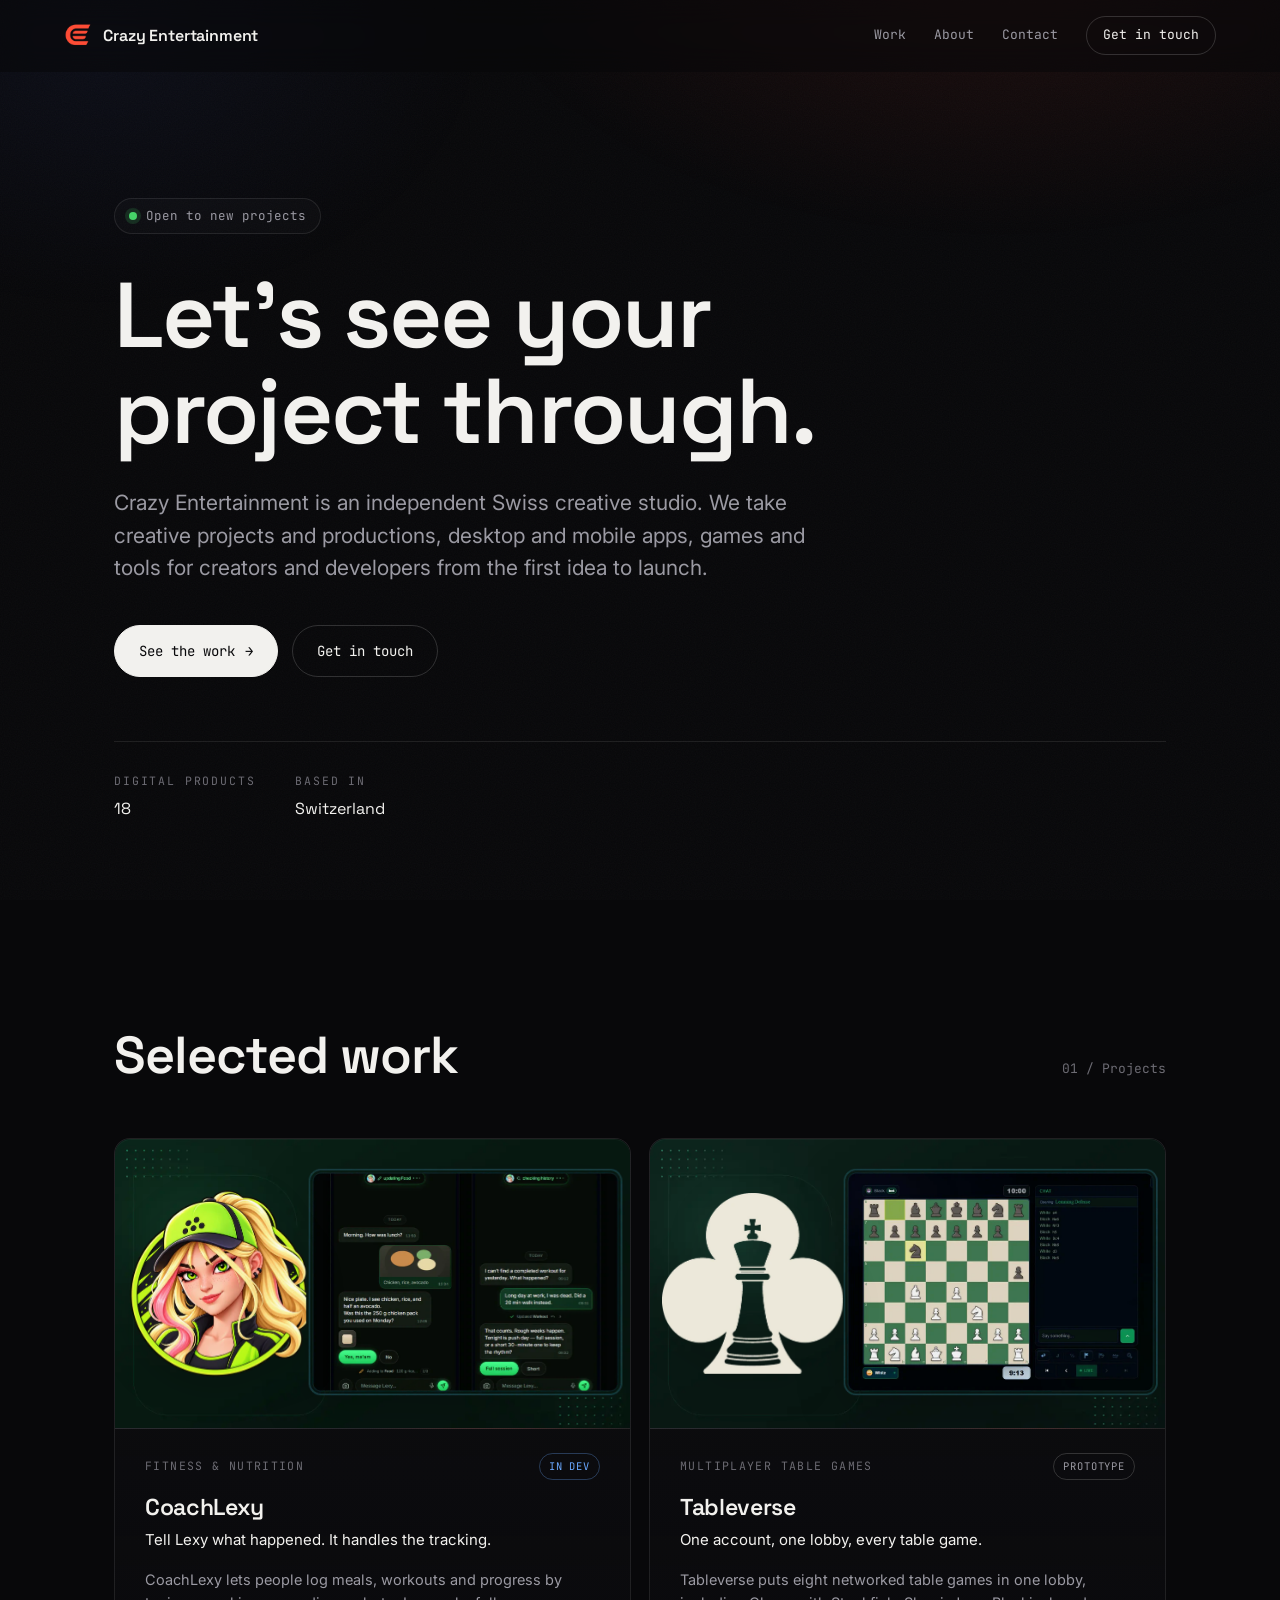
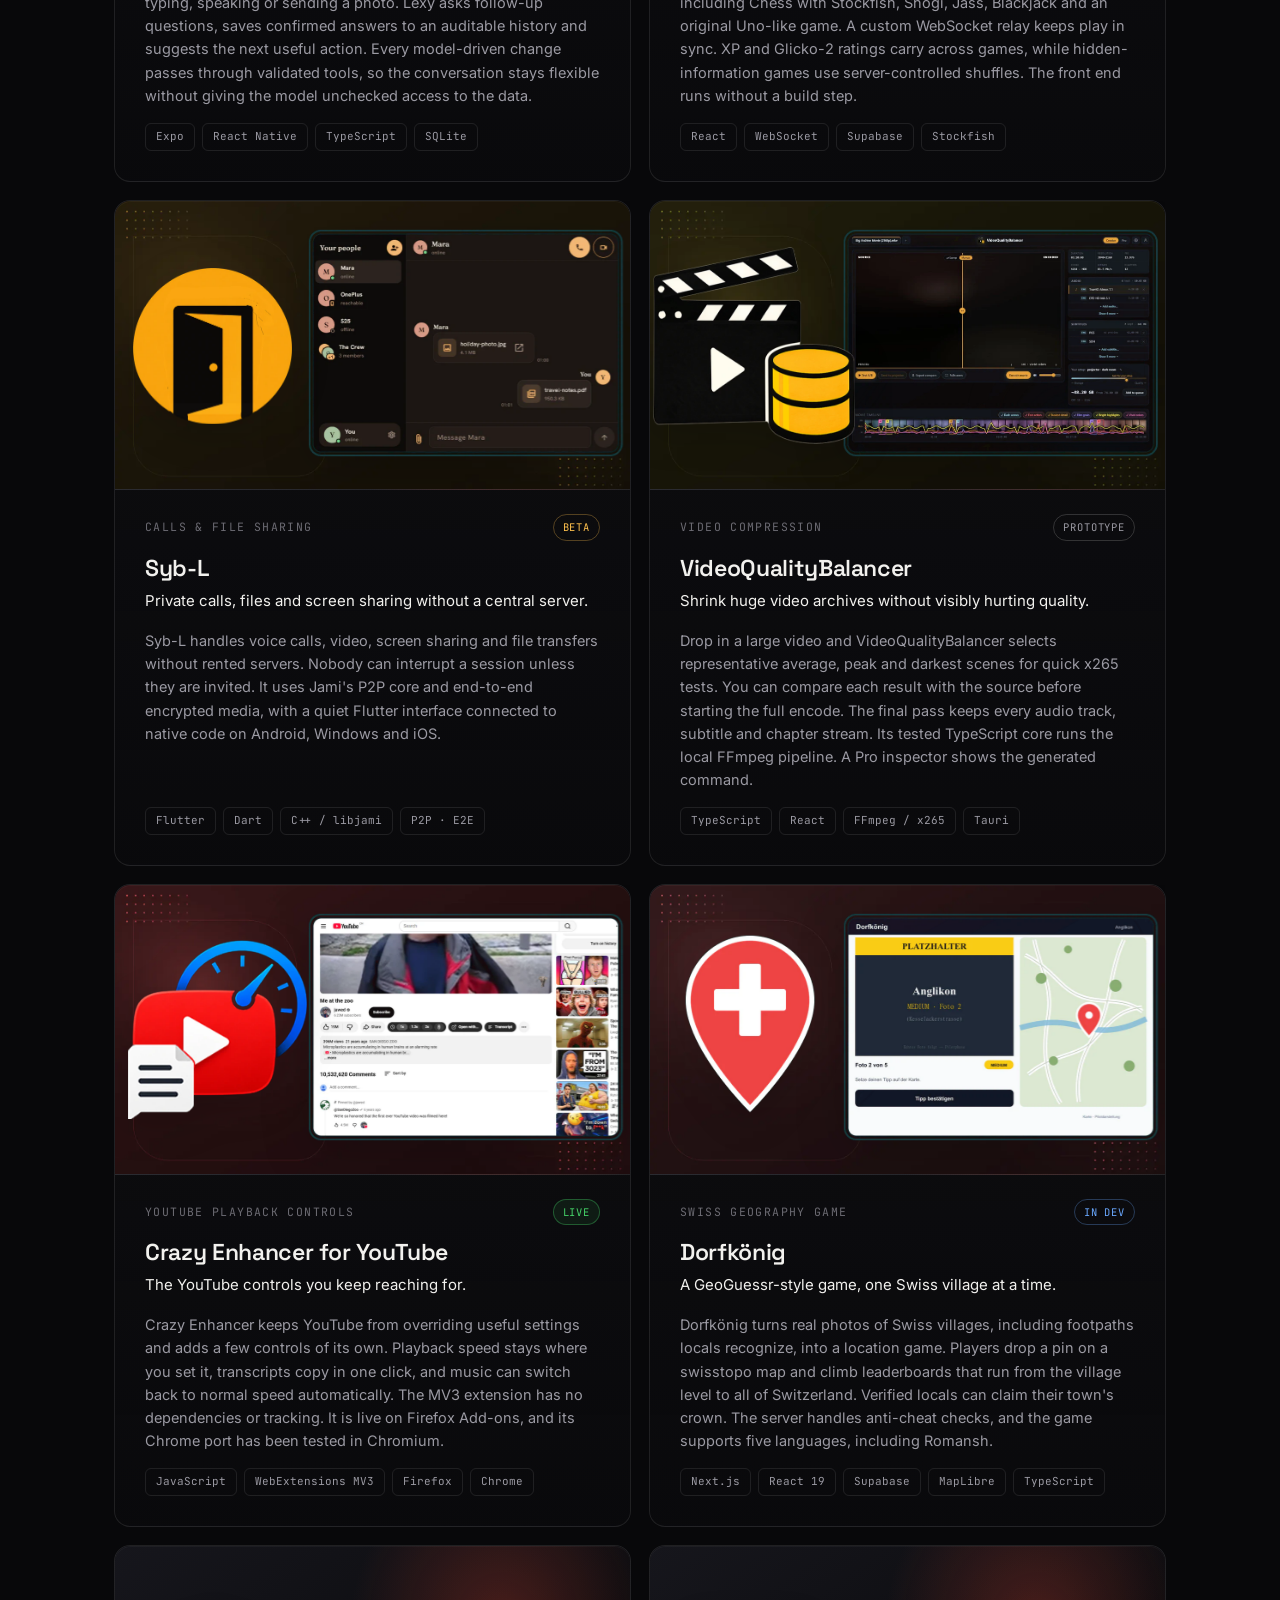
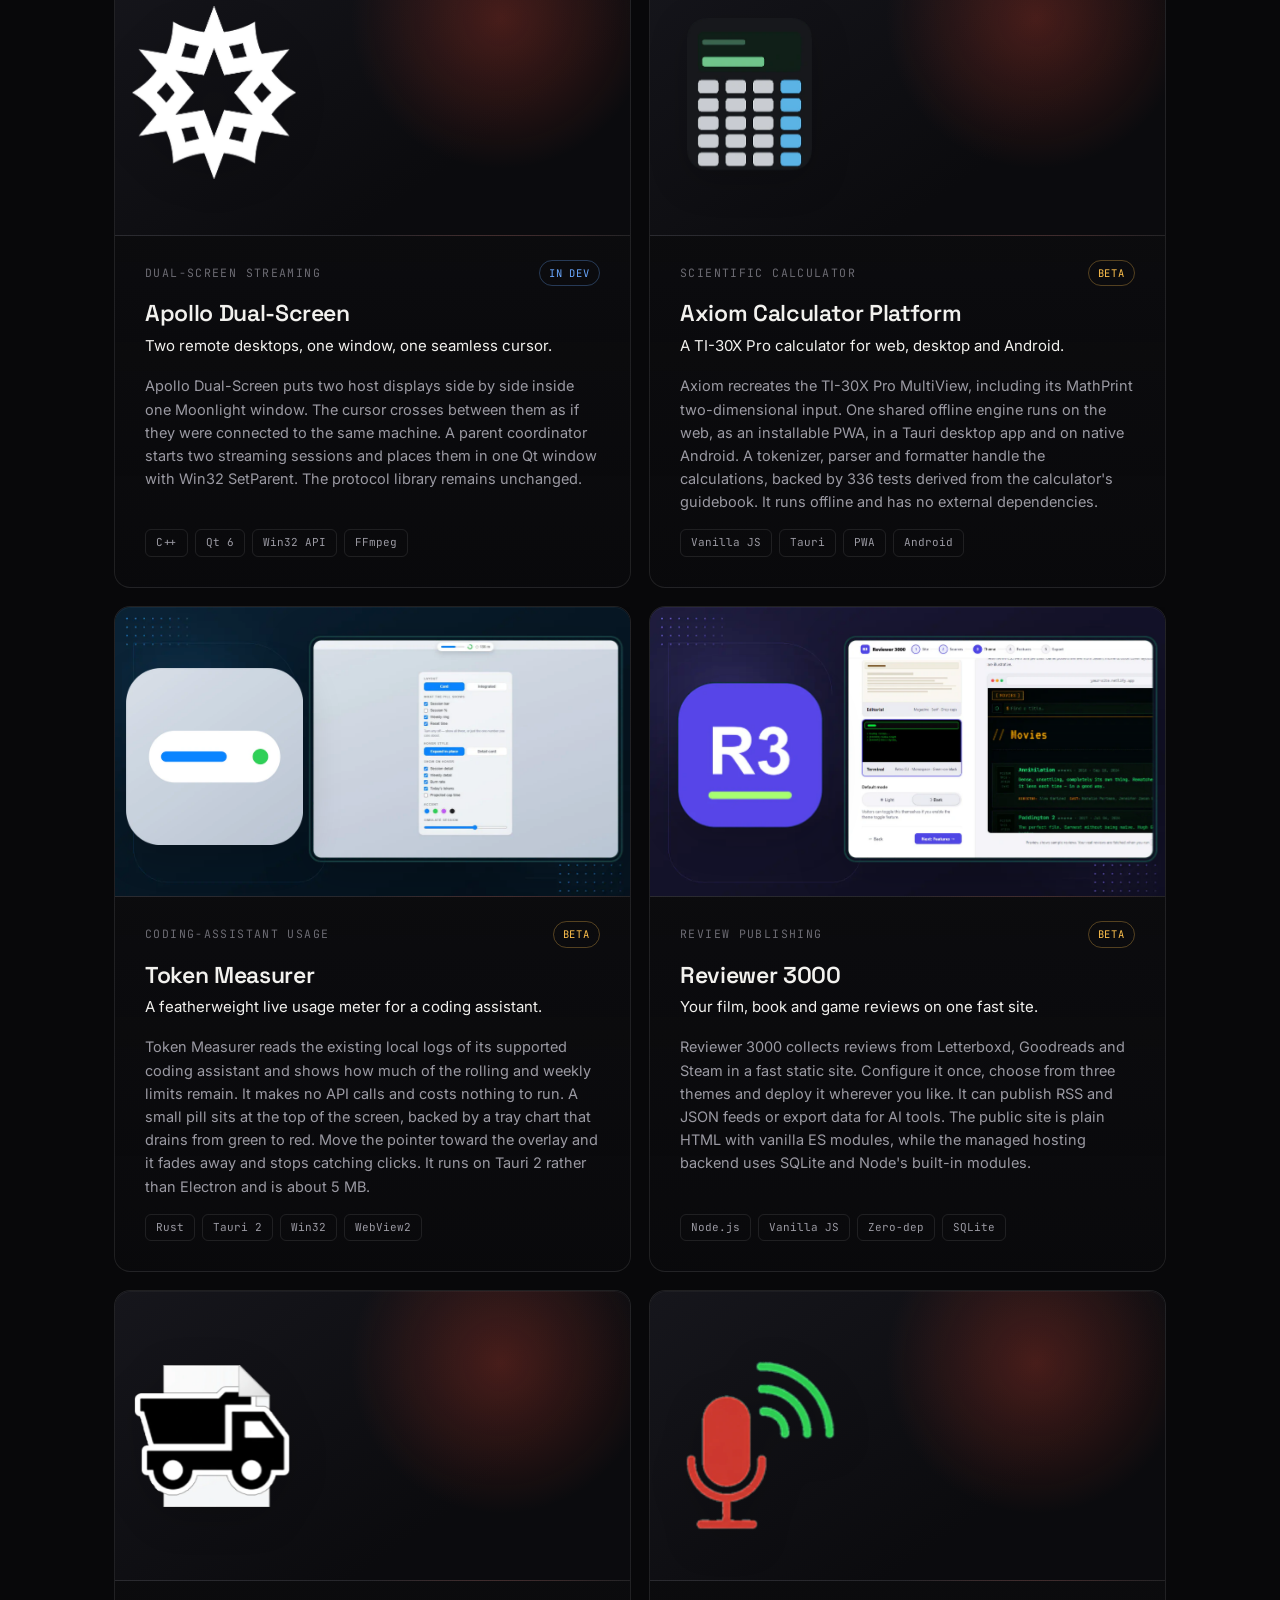
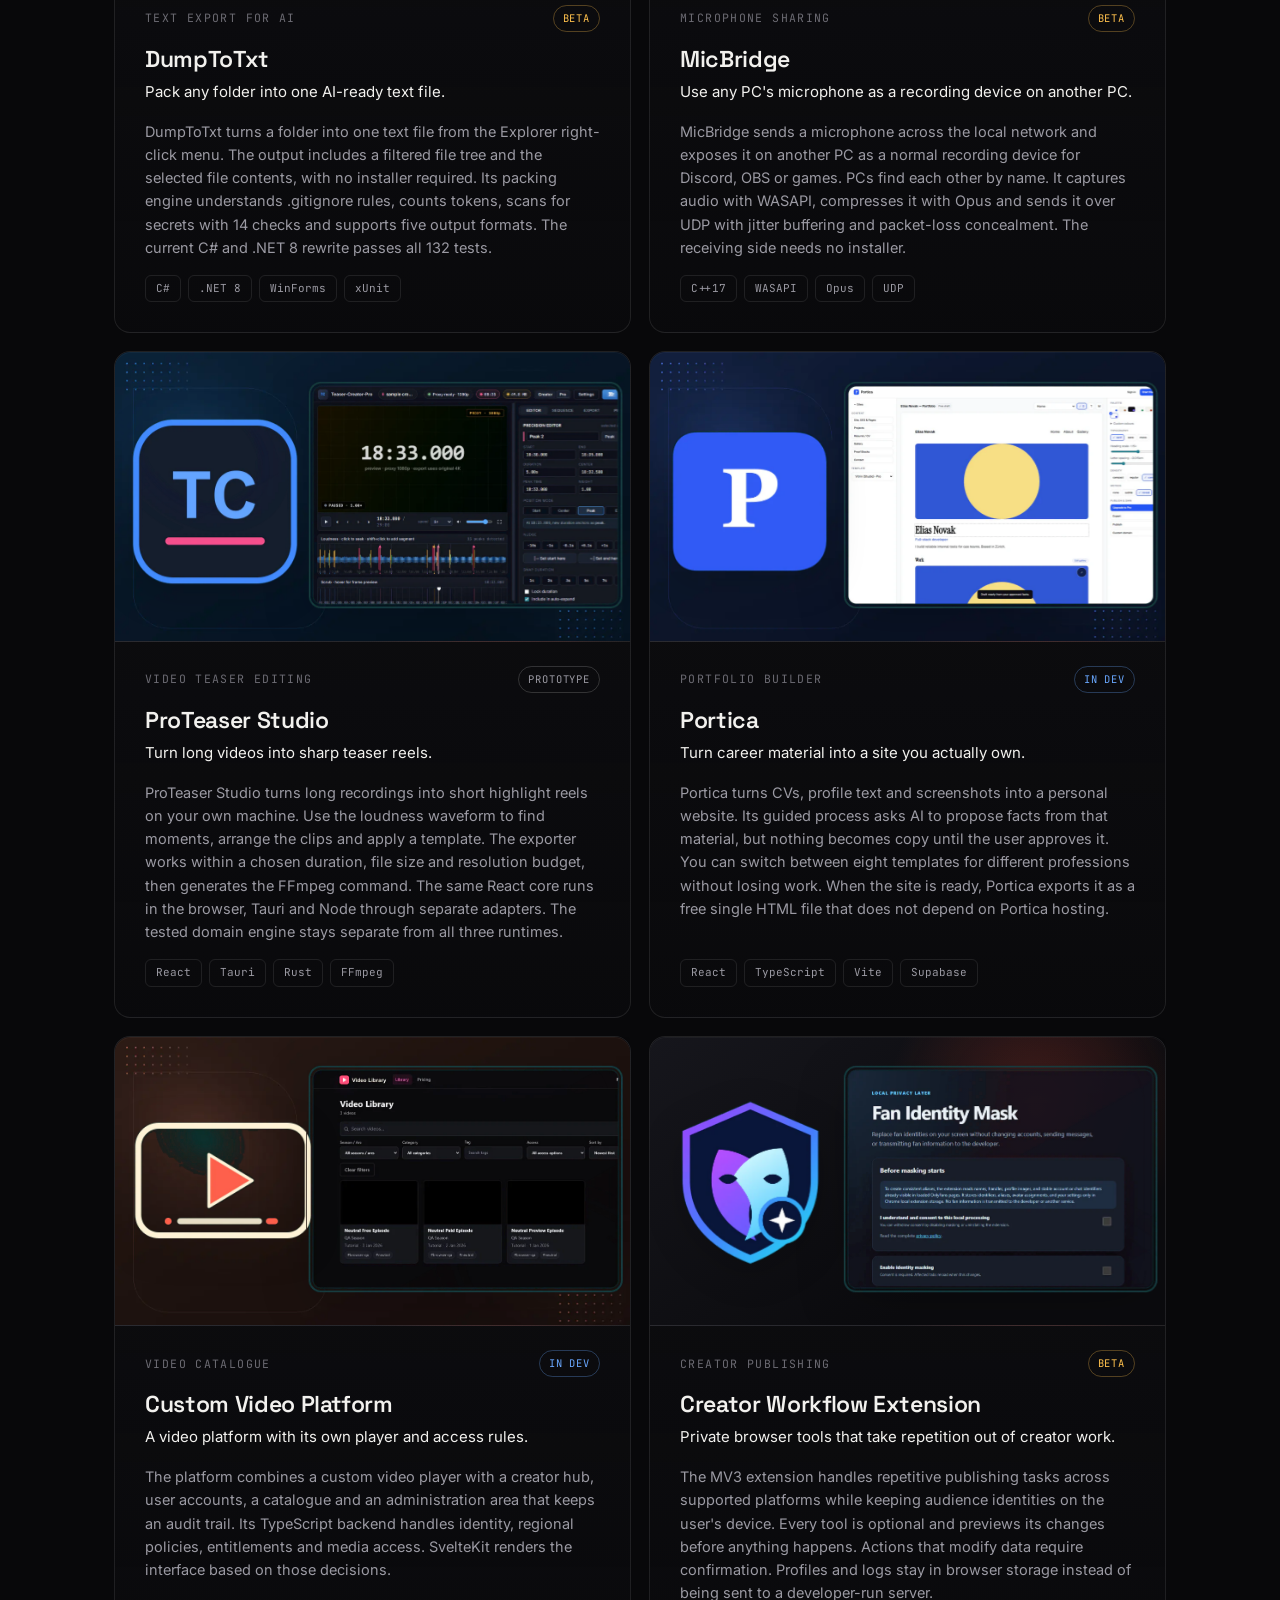
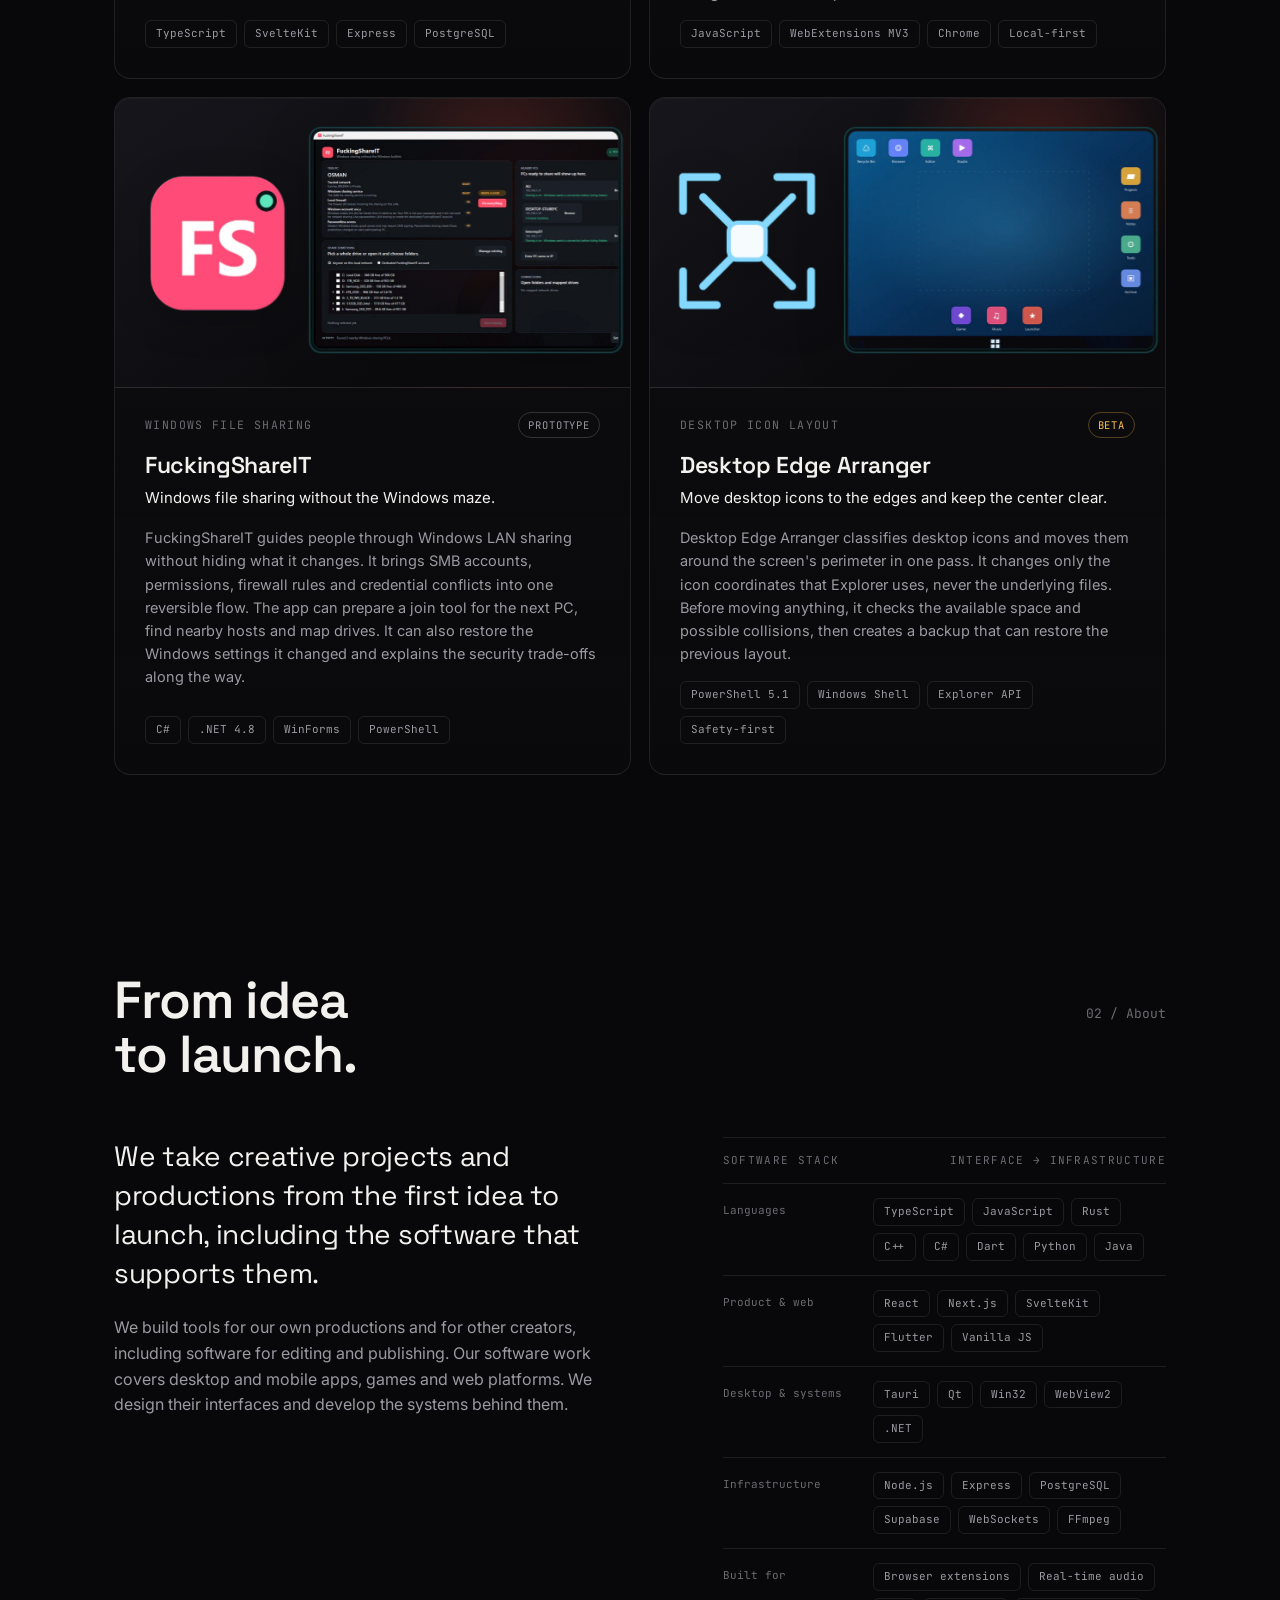
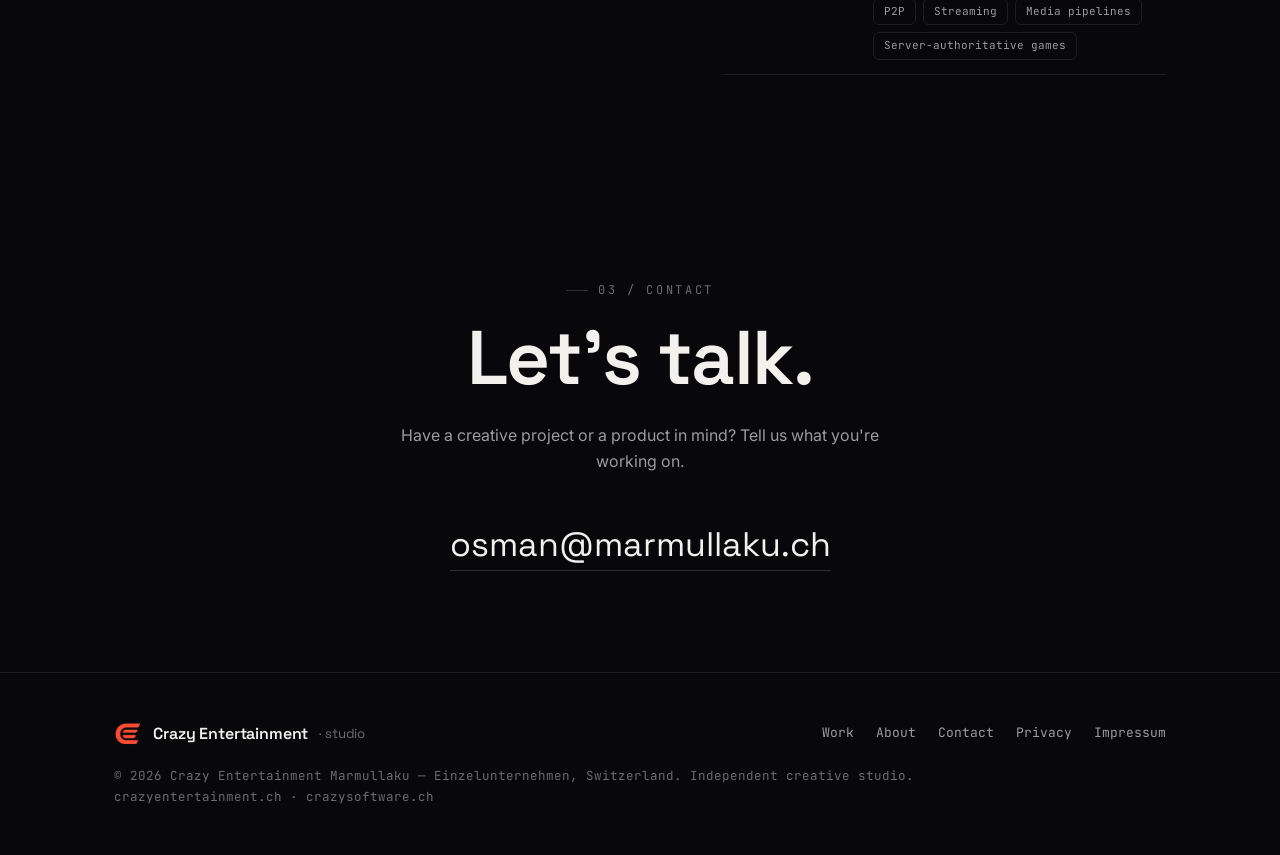
==== commit 1c280e67: "Overhaul site interactions and verification" ====
--- a/index.html
+++ b/index.html
@@ -17,6 +17,7 @@
   <link rel="stylesheet" href="style.css" />
 </head>
 <body>
+  <a class="skip-link" href="#main">Skip to content</a>
   <div class="wrap">
 
     <!-- NAV -->
@@ -25,7 +26,7 @@
         <img class="mk" src="logo.png" width="155" height="142" alt="" />
         Crazy&nbsp;Entertainment
       </a>
-      <button class="nav-burger" id="burger" aria-label="Menu" aria-expanded="false"><span></span><span></span><span></span></button>
+      <button class="nav-burger" id="burger" type="button" aria-label="Menu" aria-controls="navlinks" aria-expanded="false"><span></span><span></span><span></span></button>
       <div class="nav-links" id="navlinks">
         <a href="#work">Work</a>
         <a href="#about">About</a>
@@ -34,6 +35,7 @@
       </div>
     </nav>
 
+    <main id="main">
     <!-- HERO -->
     <header class="hero container" id="top">
       <span class="status reveal"><span class="dot"></span> Open to new projects</span>
@@ -58,12 +60,15 @@
       <div class="work-grid">
 
         <article class="card reveal" data-demo-gif="assets/projects/coachlexy/demo.gif">
-          <div class="card-visual has-thumbnail" aria-hidden="true">
-            <div class="project-thumbnail" style="--icon-x:2.583%;--icon-y:17.333%;--icon-w:34.75%;--ui-x:37.167%;--ui-y:9.481%;--ui-w:61.75%">
+          <div class="card-visual" aria-hidden="true">
+            <span class="preview-unavailable">Preview unavailable</span>
+            <template class="project-media" data-images="ready" data-demo="ready">
+              <div class="project-thumbnail" style="--icon-x:2.583%;--icon-y:17.333%;--icon-w:34.75%;--ui-x:37.167%;--ui-y:9.481%;--ui-w:61.75%">
               <img class="thumbnail-layer thumbnail-layer--background" src="assets/projects/coachlexy/background.webp" alt="" width="1200" height="675" decoding="async" />
               <img class="thumbnail-layer thumbnail-layer--icon" src="assets/projects/coachlexy/icon.webp" alt="" width="417" height="441" decoding="async" />
               <img class="thumbnail-layer thumbnail-layer--ui" src="assets/projects/coachlexy/ui.webp" alt="" width="741" height="536" decoding="async" />
             </div>
+            </template>
           </div>
           <div class="card-top"><span class="card-cat">Fitness &amp; nutrition</span><span class="badge dev">In dev</span></div>
           <h3>CoachLexy</h3>
@@ -73,12 +78,15 @@
         </article>
 
         <article class="card reveal" data-demo-gif="assets/projects/tableverse/demo.gif" data-demo-url="https://tableking.gg/" data-demo-link="https://tableking.gg/">
-          <div class="card-visual has-thumbnail" aria-hidden="true">
-            <div class="project-thumbnail" style="--icon-x:2.25%;--icon-y:18.519%;--icon-w:35.083%;--ui-x:37.167%;--ui-y:9.481%;--ui-w:61.667%">
+          <div class="card-visual" aria-hidden="true">
+            <span class="preview-unavailable">Preview unavailable</span>
+            <template class="project-media" data-images="ready" data-demo="ready">
+              <div class="project-thumbnail" style="--icon-x:2.25%;--icon-y:18.519%;--icon-w:35.083%;--ui-x:37.167%;--ui-y:9.481%;--ui-w:61.667%">
               <img class="thumbnail-layer thumbnail-layer--background" src="assets/projects/tableverse/background.webp" alt="" width="1200" height="675" decoding="async" />
               <img class="thumbnail-layer thumbnail-layer--icon" src="assets/projects/tableverse/icon.webp" alt="" width="421" height="421" decoding="async" />
               <img class="thumbnail-layer thumbnail-layer--ui" src="assets/projects/tableverse/ui.webp" alt="" width="740" height="536" decoding="async" />
             </div>
+            </template>
           </div>
           <div class="card-top"><span class="card-cat">Multiplayer table games</span><span class="badge proto">Prototype</span></div>
           <h3>Tableverse</h3>
@@ -88,12 +96,15 @@
         </article>
 
         <article class="card reveal" data-demo-gif="assets/projects/syb-l/demo.gif">
-          <div class="card-visual has-thumbnail" aria-hidden="true">
-            <div class="project-thumbnail" style="--icon-x:3.417%;--icon-y:23.259%;--icon-w:30.833%;--ui-x:37.333%;--ui-y:9.481%;--ui-w:61.5%">
+          <div class="card-visual" aria-hidden="true">
+            <span class="preview-unavailable">Preview unavailable</span>
+            <template class="project-media" data-images="ready" data-demo="ready">
+              <div class="project-thumbnail" style="--icon-x:3.417%;--icon-y:23.259%;--icon-w:30.833%;--ui-x:37.333%;--ui-y:9.481%;--ui-w:61.5%">
               <img class="thumbnail-layer thumbnail-layer--background" src="assets/projects/syb-l/background.webp" alt="" width="1200" height="675" loading="lazy" decoding="async" />
               <img class="thumbnail-layer thumbnail-layer--icon" src="assets/projects/syb-l/icon.webp" alt="" width="370" height="363" loading="lazy" decoding="async" />
               <img class="thumbnail-layer thumbnail-layer--ui" src="assets/projects/syb-l/ui.webp" alt="" width="738" height="536" loading="lazy" decoding="async" />
             </div>
+            </template>
           </div>
           <div class="card-top"><span class="card-cat">Calls &amp; file sharing</span><span class="badge beta">Beta</span></div>
           <h3>Syb-L</h3>
@@ -103,12 +114,15 @@
         </article>
 
         <article class="card reveal" data-demo-gif="assets/projects/videoqualitybalancer/demo.gif">
-          <div class="card-visual has-thumbnail" aria-hidden="true">
-            <div class="project-thumbnail" style="--icon-x:.583%;--icon-y:16%;--icon-w:39.167%;--ui-x:37.167%;--ui-y:9.481%;--ui-w:61.667%">
+          <div class="card-visual" aria-hidden="true">
+            <span class="preview-unavailable">Preview unavailable</span>
+            <template class="project-media" data-images="ready" data-demo="ready">
+              <div class="project-thumbnail" style="--icon-x:.583%;--icon-y:16%;--icon-w:39.167%;--ui-x:37.167%;--ui-y:9.481%;--ui-w:61.667%">
               <img class="thumbnail-layer thumbnail-layer--background" src="assets/projects/videoqualitybalancer/background.webp" alt="" width="1200" height="675" loading="lazy" decoding="async" />
               <img class="thumbnail-layer thumbnail-layer--icon" src="assets/projects/videoqualitybalancer/icon.webp" alt="" width="470" height="460" loading="lazy" decoding="async" />
               <img class="thumbnail-layer thumbnail-layer--ui" src="assets/projects/videoqualitybalancer/ui.webp" alt="" width="740" height="536" loading="lazy" decoding="async" />
             </div>
+            </template>
           </div>
           <div class="card-top"><span class="card-cat">Video compression</span><span class="badge proto">Prototype</span></div>
           <h3>VideoQualityBalancer</h3>
@@ -118,12 +132,15 @@
         </article>
 
         <article class="card reveal" data-demo-gif="assets/projects/crazy-enhancer-youtube/demo.gif">
-          <div class="card-visual has-thumbnail" aria-hidden="true">
-            <div class="project-thumbnail" style="--icon-x:2.5%;--icon-y:18.963%;--icon-w:34.75%;--ui-x:37.333%;--ui-y:9.481%;--ui-w:61.5%">
+          <div class="card-visual" aria-hidden="true">
+            <span class="preview-unavailable">Preview unavailable</span>
+            <template class="project-media" data-images="ready" data-demo="ready">
+              <div class="project-thumbnail" style="--icon-x:2.5%;--icon-y:18.963%;--icon-w:34.75%;--ui-x:37.333%;--ui-y:9.481%;--ui-w:61.5%">
               <img class="thumbnail-layer thumbnail-layer--background" src="assets/projects/crazy-enhancer-youtube/background.webp" alt="" width="1200" height="675" loading="lazy" decoding="async" />
               <img class="thumbnail-layer thumbnail-layer--icon" src="assets/projects/crazy-enhancer-youtube/icon.webp" alt="" width="417" height="418" loading="lazy" decoding="async" />
               <img class="thumbnail-layer thumbnail-layer--ui" src="assets/projects/crazy-enhancer-youtube/ui.webp" alt="" width="738" height="536" loading="lazy" decoding="async" />
             </div>
+            </template>
           </div>
           <div class="card-top"><span class="card-cat">YouTube playback controls</span><span class="badge live">Live</span></div>
           <h3>Crazy Enhancer for YouTube</h3>
@@ -133,12 +150,15 @@
         </article>
 
         <article class="card reveal" data-demo-gif="assets/projects/dorfkoenig/demo.gif">
-          <div class="card-visual has-thumbnail" aria-hidden="true">
-            <div class="project-thumbnail" style="--icon-x:6.667%;--icon-y:16.889%;--icon-w:25.667%;--ui-x:37.333%;--ui-y:9.481%;--ui-w:61.5%">
+          <div class="card-visual" aria-hidden="true">
+            <span class="preview-unavailable">Preview unavailable</span>
+            <template class="project-media" data-images="ready" data-demo="ready">
+              <div class="project-thumbnail" style="--icon-x:6.667%;--icon-y:16.889%;--icon-w:25.667%;--ui-x:37.333%;--ui-y:9.481%;--ui-w:61.5%">
               <img class="thumbnail-layer thumbnail-layer--background" src="assets/projects/dorfkoenig/background.webp" alt="" width="1200" height="675" loading="lazy" decoding="async" />
               <img class="thumbnail-layer thumbnail-layer--icon" src="assets/projects/dorfkoenig/icon.webp" alt="" width="308" height="416" loading="lazy" decoding="async" />
               <img class="thumbnail-layer thumbnail-layer--ui" src="assets/projects/dorfkoenig/ui.webp" alt="" width="738" height="536" loading="lazy" decoding="async" />
             </div>
+            </template>
           </div>
           <div class="card-top"><span class="card-cat">Swiss geography game</span><span class="badge dev">In dev</span></div>
           <h3>Dorfkönig</h3>
@@ -148,12 +168,15 @@
         </article>
 
         <article class="card reveal" data-demo-gif="assets/projects/apollo-dual-screen/demo.gif">
-          <div class="card-visual has-thumbnail" aria-hidden="true">
-            <div class="project-thumbnail" style="--icon-x:3.333%;--icon-y:20.741%;--icon-w:31.75%;--ui-x:37.333%;--ui-y:9.481%;--ui-w:61.5%">
+          <div class="card-visual" aria-hidden="true">
+            <span class="preview-unavailable">Preview unavailable</span>
+            <template class="project-media" data-images="ready" data-demo="ready">
+              <div class="project-thumbnail" style="--icon-x:3.333%;--icon-y:20.741%;--icon-w:31.75%;--ui-x:37.333%;--ui-y:9.481%;--ui-w:61.5%">
               <img class="thumbnail-layer thumbnail-layer--background" src="assets/projects/apollo-dual-screen/background.webp" alt="" width="1200" height="675" loading="lazy" decoding="async" />
               <img class="thumbnail-layer thumbnail-layer--icon" src="assets/projects/apollo-dual-screen/icon.webp" alt="" width="381" height="403" loading="lazy" decoding="async" />
               <img class="thumbnail-layer thumbnail-layer--ui" src="assets/projects/apollo-dual-screen/ui.webp" alt="" width="738" height="536" loading="lazy" decoding="async" />
             </div>
+            </template>
           </div>
           <div class="card-top"><span class="card-cat">Dual-screen streaming</span><span class="badge dev">In dev</span></div>
           <h3>Apollo Dual-Screen</h3>
@@ -163,12 +186,15 @@
         </article>
 
         <article class="card reveal" data-demo-gif="assets/projects/axiom-calculator/demo.gif">
-          <div class="card-visual has-thumbnail" aria-hidden="true">
-            <div class="project-thumbnail" style="--icon-x:7.25%;--icon-y:25.037%;--icon-w:24.25%;--ui-x:37.333%;--ui-y:9.481%;--ui-w:61.583%">
+          <div class="card-visual" aria-hidden="true">
+            <span class="preview-unavailable">Preview unavailable</span>
+            <template class="project-media" data-images="ready" data-demo="ready">
+              <div class="project-thumbnail" style="--icon-x:7.25%;--icon-y:25.037%;--icon-w:24.25%;--ui-x:37.333%;--ui-y:9.481%;--ui-w:61.583%">
               <img class="thumbnail-layer thumbnail-layer--background" src="assets/projects/axiom-calculator/background.webp" alt="" width="1200" height="675" loading="lazy" decoding="async" />
               <img class="thumbnail-layer thumbnail-layer--icon" src="assets/projects/axiom-calculator/icon.webp" alt="" width="291" height="355" loading="lazy" decoding="async" />
               <img class="thumbnail-layer thumbnail-layer--ui" src="assets/projects/axiom-calculator/ui.webp" alt="" width="739" height="536" loading="lazy" decoding="async" />
             </div>
+            </template>
           </div>
           <div class="card-top"><span class="card-cat">Scientific calculator</span><span class="badge beta">Beta</span></div>
           <h3>Axiom Calculator Platform</h3>
@@ -178,27 +204,33 @@
         </article>
 
         <article class="card reveal" data-demo-gif="assets/projects/token-measurer/demo.gif">
-          <div class="card-visual has-thumbnail" aria-hidden="true">
-            <div class="project-thumbnail" style="--icon-x:2.167%;--icon-y:21.185%;--icon-w:34.333%;--ui-x:37.333%;--ui-y:9.481%;--ui-w:61.5%">
+          <div class="card-visual" aria-hidden="true">
+            <span class="preview-unavailable">Preview unavailable</span>
+            <template class="project-media" data-images="ready" data-demo="ready">
+              <div class="project-thumbnail" style="--icon-x:2.167%;--icon-y:21.185%;--icon-w:34.333%;--ui-x:37.333%;--ui-y:9.481%;--ui-w:61.5%">
               <img class="thumbnail-layer thumbnail-layer--background" src="assets/projects/token-measurer/background.webp" alt="" width="1200" height="675" loading="lazy" decoding="async" />
               <img class="thumbnail-layer thumbnail-layer--icon" src="assets/projects/token-measurer/icon.webp" alt="" width="412" height="412" loading="lazy" decoding="async" />
               <img class="thumbnail-layer thumbnail-layer--ui" src="assets/projects/token-measurer/ui.webp" alt="" width="738" height="536" loading="lazy" decoding="async" />
             </div>
-          </div>
-          <div class="card-top"><span class="card-cat">Claude Code usage</span><span class="badge beta">Beta</span></div>
+            </template>
+          </div>
+          <div class="card-top"><span class="card-cat">Coding-assistant usage</span><span class="badge beta">Beta</span></div>
           <h3>Token Measurer</h3>
-          <p class="tagline">A featherweight live usage meter for Claude Code.</p>
-          <p>Token Measurer reads the local logs Claude Code already writes and shows how much of the rolling and weekly limits remain. It makes no API calls and costs nothing to run. A small pill sits at the top of the screen, backed by a tray chart that drains from green to red. Move the pointer toward the overlay and it fades away and stops catching clicks. It runs on Tauri 2 rather than Electron and is about 5 MB.</p>
+          <p class="tagline">A featherweight live usage meter for a coding assistant.</p>
+          <p>Token Measurer reads the existing local logs of its supported coding assistant and shows how much of the rolling and weekly limits remain. It makes no API calls and costs nothing to run. A small pill sits at the top of the screen, backed by a tray chart that drains from green to red. Move the pointer toward the overlay and it fades away and stops catching clicks. It runs on Tauri 2 rather than Electron and is about 5 MB.</p>
           <div class="chips"><span class="chip">Rust</span><span class="chip">Tauri 2</span><span class="chip">Win32</span><span class="chip">WebView2</span></div>
         </article>
 
         <article class="card reveal" data-demo-gif="assets/projects/reviewer-3000/demo.gif">
-          <div class="card-visual has-thumbnail" aria-hidden="true">
-            <div class="project-thumbnail" style="--icon-x:5.083%;--icon-y:25.63%;--icon-w:28.917%;--ui-x:37.333%;--ui-y:9.481%;--ui-w:61.583%">
+          <div class="card-visual" aria-hidden="true">
+            <span class="preview-unavailable">Preview unavailable</span>
+            <template class="project-media" data-images="ready" data-demo="ready">
+              <div class="project-thumbnail" style="--icon-x:5.083%;--icon-y:25.63%;--icon-w:28.917%;--ui-x:37.333%;--ui-y:9.481%;--ui-w:61.583%">
               <img class="thumbnail-layer thumbnail-layer--background" src="assets/projects/reviewer-3000/background.webp" alt="" width="1200" height="675" loading="lazy" decoding="async" />
               <img class="thumbnail-layer thumbnail-layer--icon" src="assets/projects/reviewer-3000/icon.webp" alt="" width="347" height="347" loading="lazy" decoding="async" />
               <img class="thumbnail-layer thumbnail-layer--ui" src="assets/projects/reviewer-3000/ui.webp" alt="" width="739" height="536" loading="lazy" decoding="async" />
             </div>
+            </template>
           </div>
           <div class="card-top"><span class="card-cat">Review publishing</span><span class="badge beta">Beta</span></div>
           <h3>Reviewer 3000</h3>
@@ -208,12 +240,15 @@
         </article>
 
         <article class="card reveal" data-demo-gif="assets/projects/dump-to-txt/demo.gif">
-          <div class="card-visual has-thumbnail" aria-hidden="true">
-            <div class="project-thumbnail" style="--icon-x:3.667%;--icon-y:25.481%;--icon-w:30.25%;--ui-x:37.333%;--ui-y:9.481%;--ui-w:61.583%">
+          <div class="card-visual" aria-hidden="true">
+            <span class="preview-unavailable">Preview unavailable</span>
+            <template class="project-media" data-images="ready" data-demo="ready">
+              <div class="project-thumbnail" style="--icon-x:3.667%;--icon-y:25.481%;--icon-w:30.25%;--ui-x:37.333%;--ui-y:9.481%;--ui-w:61.583%">
               <img class="thumbnail-layer thumbnail-layer--background" src="assets/projects/dump-to-txt/background.webp" alt="" width="1200" height="675" loading="lazy" decoding="async" />
               <img class="thumbnail-layer thumbnail-layer--icon" src="assets/projects/dump-to-txt/icon.webp" alt="" width="363" height="332" loading="lazy" decoding="async" />
               <img class="thumbnail-layer thumbnail-layer--ui" src="assets/projects/dump-to-txt/ui.webp" alt="" width="739" height="536" loading="lazy" decoding="async" />
             </div>
+            </template>
           </div>
           <div class="card-top"><span class="card-cat">Text export for AI</span><span class="badge beta">Beta</span></div>
           <h3>DumpToTxt</h3>
@@ -223,12 +258,15 @@
         </article>
 
         <article class="card reveal" data-demo-gif="assets/projects/micbridge/demo.gif">
-          <div class="card-visual has-thumbnail" aria-hidden="true">
-            <div class="project-thumbnail" style="--icon-x:6.833%;--icon-y:23.852%;--icon-w:29.25%;--ui-x:37.333%;--ui-y:9.481%;--ui-w:61.5%">
+          <div class="card-visual" aria-hidden="true">
+            <span class="preview-unavailable">Preview unavailable</span>
+            <template class="project-media" data-images="ready" data-demo="ready">
+              <div class="project-thumbnail" style="--icon-x:6.833%;--icon-y:23.852%;--icon-w:29.25%;--ui-x:37.333%;--ui-y:9.481%;--ui-w:61.5%">
               <img class="thumbnail-layer thumbnail-layer--background" src="assets/projects/micbridge/background.webp" alt="" width="1200" height="675" loading="lazy" decoding="async" />
               <img class="thumbnail-layer thumbnail-layer--icon" src="assets/projects/micbridge/icon.webp" alt="" width="351" height="398" loading="lazy" decoding="async" />
               <img class="thumbnail-layer thumbnail-layer--ui" src="assets/projects/micbridge/ui.webp" alt="" width="738" height="536" loading="lazy" decoding="async" />
             </div>
+            </template>
           </div>
           <div class="card-top"><span class="card-cat">Microphone sharing</span><span class="badge beta">Beta</span></div>
           <h3>MicBridge</h3>
@@ -238,12 +276,15 @@
         </article>
 
         <article class="card reveal" data-demo-gif="assets/projects/proteaser-studio/demo.gif">
-          <div class="card-visual has-thumbnail" aria-hidden="true">
-            <div class="project-thumbnail" style="--icon-x:3.083%;--icon-y:22.519%;--icon-w:32.667%;--ui-x:37.333%;--ui-y:9.481%;--ui-w:61.583%">
+          <div class="card-visual" aria-hidden="true">
+            <span class="preview-unavailable">Preview unavailable</span>
+            <template class="project-media" data-images="ready" data-demo="ready">
+              <div class="project-thumbnail" style="--icon-x:3.083%;--icon-y:22.519%;--icon-w:32.667%;--ui-x:37.333%;--ui-y:9.481%;--ui-w:61.583%">
               <img class="thumbnail-layer thumbnail-layer--background" src="assets/projects/proteaser-studio/background.webp" alt="" width="1200" height="675" loading="lazy" decoding="async" />
               <img class="thumbnail-layer thumbnail-layer--icon" src="assets/projects/proteaser-studio/icon.webp" alt="" width="392" height="394" loading="lazy" decoding="async" />
               <img class="thumbnail-layer thumbnail-layer--ui" src="assets/projects/proteaser-studio/ui.webp" alt="" width="739" height="536" loading="lazy" decoding="async" />
             </div>
+            </template>
           </div>
           <div class="card-top"><span class="card-cat">Video teaser editing</span><span class="badge proto">Prototype</span></div>
           <h3>ProTeaser Studio</h3>
@@ -253,12 +294,15 @@
         </article>
 
         <article class="card reveal" data-demo-gif="assets/projects/portica/demo.gif">
-          <div class="card-visual has-thumbnail" aria-hidden="true">
-            <div class="project-thumbnail" style="--icon-x:3.833%;--icon-y:26.815%;--icon-w:30.833%;--ui-x:37.333%;--ui-y:9.481%;--ui-w:61.5%">
+          <div class="card-visual" aria-hidden="true">
+            <span class="preview-unavailable">Preview unavailable</span>
+            <template class="project-media" data-images="ready" data-demo="ready">
+              <div class="project-thumbnail" style="--icon-x:3.833%;--icon-y:26.815%;--icon-w:30.833%;--ui-x:37.333%;--ui-y:9.481%;--ui-w:61.5%">
               <img class="thumbnail-layer thumbnail-layer--background" src="assets/projects/portica/background.webp" alt="" width="1200" height="675" loading="lazy" decoding="async" />
               <img class="thumbnail-layer thumbnail-layer--icon" src="assets/projects/portica/icon.webp" alt="" width="370" height="333" loading="lazy" decoding="async" />
               <img class="thumbnail-layer thumbnail-layer--ui" src="assets/projects/portica/ui.webp" alt="" width="738" height="536" loading="lazy" decoding="async" />
             </div>
+            </template>
           </div>
           <div class="card-top"><span class="card-cat">Portfolio builder</span><span class="badge dev">In dev</span></div>
           <h3>Portica</h3>
@@ -268,12 +312,15 @@
         </article>
 
         <article class="card reveal" data-demo-gif="assets/projects/custom-video-platform/demo.gif">
-          <div class="card-visual has-thumbnail" aria-hidden="true">
-            <div class="project-thumbnail" style="--icon-x:3.5%;--icon-y:29.333%;--icon-w:33.833%;--ui-x:37.167%;--ui-y:9.481%;--ui-w:61.667%">
+          <div class="card-visual" aria-hidden="true">
+            <span class="preview-unavailable">Preview unavailable</span>
+            <template class="project-media" data-images="ready" data-demo="ready">
+              <div class="project-thumbnail" style="--icon-x:3.5%;--icon-y:29.333%;--icon-w:33.833%;--ui-x:37.167%;--ui-y:9.481%;--ui-w:61.667%">
               <img class="thumbnail-layer thumbnail-layer--background" src="assets/projects/custom-video-platform/background.webp" alt="" width="1200" height="675" loading="lazy" decoding="async" />
               <img class="thumbnail-layer thumbnail-layer--icon" src="assets/projects/custom-video-platform/icon.webp" alt="" width="406" height="278" loading="lazy" decoding="async" />
               <img class="thumbnail-layer thumbnail-layer--ui" src="assets/projects/custom-video-platform/ui.webp" alt="" width="740" height="536" loading="lazy" decoding="async" />
             </div>
+            </template>
           </div>
           <div class="card-top"><span class="card-cat">Video catalogue</span><span class="badge dev">In dev</span></div>
           <h3>Custom Video Platform</h3>
@@ -283,12 +330,15 @@
         </article>
 
         <article class="card reveal" data-demo-gif="assets/projects/creator-workflow-extension/demo.gif">
-          <div class="card-visual has-thumbnail" aria-hidden="true">
-            <div class="project-thumbnail" style="--icon-x:5.75%;--icon-y:21.778%;--icon-w:27.417%;--ui-x:37.333%;--ui-y:9.481%;--ui-w:61.583%">
+          <div class="card-visual" aria-hidden="true">
+            <span class="preview-unavailable">Preview unavailable</span>
+            <template class="project-media" data-images="ready" data-demo="ready">
+              <div class="project-thumbnail" style="--icon-x:5.75%;--icon-y:21.778%;--icon-w:27.417%;--ui-x:37.333%;--ui-y:9.481%;--ui-w:61.583%">
               <img class="thumbnail-layer thumbnail-layer--background" src="assets/projects/creator-workflow-extension/background.webp" alt="" width="1200" height="675" loading="lazy" decoding="async" />
               <img class="thumbnail-layer thumbnail-layer--icon" src="assets/projects/creator-workflow-extension/icon.webp" alt="" width="329" height="387" loading="lazy" decoding="async" />
               <img class="thumbnail-layer thumbnail-layer--ui" src="assets/projects/creator-workflow-extension/ui.webp" alt="" width="739" height="536" loading="lazy" decoding="async" />
             </div>
+            </template>
           </div>
           <div class="card-top"><span class="card-cat">Creator publishing</span><span class="badge beta">Beta</span></div>
           <h3>Creator Workflow Extension</h3>
@@ -298,12 +348,15 @@
         </article>
 
         <article class="card reveal" data-demo-gif="assets/projects/fuckingshareit/demo.gif">
-          <div class="card-visual has-thumbnail" aria-hidden="true">
-            <div class="project-thumbnail" style="--icon-x:6.5%;--icon-y:26.37%;--icon-w:26.917%;--ui-x:37.333%;--ui-y:9.481%;--ui-w:61.5%">
+          <div class="card-visual" aria-hidden="true">
+            <span class="preview-unavailable">Preview unavailable</span>
+            <template class="project-media" data-images="ready" data-demo="ready">
+              <div class="project-thumbnail" style="--icon-x:6.5%;--icon-y:26.37%;--icon-w:26.917%;--ui-x:37.333%;--ui-y:9.481%;--ui-w:61.5%">
               <img class="thumbnail-layer thumbnail-layer--background" src="assets/projects/fuckingshareit/background.webp" alt="" width="1200" height="675" loading="lazy" decoding="async" />
               <img class="thumbnail-layer thumbnail-layer--icon" src="assets/projects/fuckingshareit/icon.webp" alt="" width="323" height="321" loading="lazy" decoding="async" />
               <img class="thumbnail-layer thumbnail-layer--ui" src="assets/projects/fuckingshareit/ui.webp" alt="" width="738" height="536" loading="lazy" decoding="async" />
             </div>
+            </template>
           </div>
           <div class="card-top"><span class="card-cat">Windows file sharing</span><span class="badge proto">Prototype</span></div>
           <h3>FuckingShareIT</h3>
@@ -313,12 +366,15 @@
         </article>
 
         <article class="card reveal" data-demo-gif="assets/projects/desktop-edge-arranger/demo.gif">
-          <div class="card-visual has-thumbnail" aria-hidden="true">
-            <div class="project-thumbnail" style="--icon-x:5.25%;--icon-y:25.333%;--icon-w:27.25%;--ui-x:37.333%;--ui-y:9.481%;--ui-w:61.5%">
+          <div class="card-visual" aria-hidden="true">
+            <span class="preview-unavailable">Preview unavailable</span>
+            <template class="project-media" data-images="ready" data-demo="ready">
+              <div class="project-thumbnail" style="--icon-x:5.25%;--icon-y:25.333%;--icon-w:27.25%;--ui-x:37.333%;--ui-y:9.481%;--ui-w:61.5%">
               <img class="thumbnail-layer thumbnail-layer--background" src="assets/projects/desktop-edge-arranger/background.webp" alt="" width="1200" height="675" loading="lazy" decoding="async" />
               <img class="thumbnail-layer thumbnail-layer--icon" src="assets/projects/desktop-edge-arranger/icon.webp" alt="" width="327" height="327" loading="lazy" decoding="async" />
               <img class="thumbnail-layer thumbnail-layer--ui" src="assets/projects/desktop-edge-arranger/ui.webp" alt="" width="738" height="536" loading="lazy" decoding="async" />
             </div>
+            </template>
           </div>
           <div class="card-top"><span class="card-cat">Desktop icon layout</span><span class="badge beta">Beta</span></div>
           <h3>Desktop Edge Arranger</h3>
@@ -359,6 +415,8 @@
       <p class="sub reveal">Have a creative project or a product in mind? Tell us what you're working on.</p>
       <a href="mailto:osman@marmullaku.ch" class="mail reveal">osman@marmullaku.ch</a>
     </section>
+
+    </main>
 
     <!-- FOOTER -->
     <footer>
@@ -382,15 +440,18 @@
 
     <dialog class="project-dialog" id="project-dialog" aria-labelledby="project-dialog-title" aria-describedby="project-dialog-description">
       <div class="project-dialog-shell">
-        <button class="project-dialog-close" type="button" aria-label="Close project demo">×</button>
+        <button class="project-dialog-close" type="button" aria-label="Close project demo" autofocus>×</button>
         <div class="project-dialog-copy">
-          <img class="project-dialog-icon" src="" alt="" width="320" height="320" />
+          <img class="project-dialog-icon" src="logo.png" alt="" hidden width="320" height="320" />
           <div class="project-dialog-meta"></div>
           <h2 id="project-dialog-title"></h2>
           <p class="project-dialog-tagline"></p>
           <p id="project-dialog-description"></p>
           <div class="project-dialog-chips chips"></div>
-          <a class="project-dialog-live-link" href="" target="_blank" rel="noopener noreferrer" hidden>Open full demo ↗</a>
+          <div class="project-dialog-actions" hidden>
+            <a class="project-dialog-live-link" target="_blank" rel="noopener noreferrer">Open full demo ↗</a>
+            <button class="project-dialog-fallback" type="button">Show preview instead</button>
+          </div>
         </div>
         <div class="project-dialog-stage" aria-live="polite"></div>
       </div>
--- a/style.css
+++ b/style.css
@@ -29,6 +29,8 @@
   text-rendering: optimizeLegibility;
   overflow-x: hidden;
 }
+[hidden] { display: none !important; }
+body.project-open { overflow: hidden; }
 a { color: inherit; text-decoration: none; }
 img { max-width: 100%; display: block; }
 ::selection { background: var(--accent); color: #fff; }
@@ -134,17 +136,11 @@
   background-image: linear-gradient(var(--line) 1px, transparent 1px), linear-gradient(90deg, var(--line) 1px, transparent 1px);
   background-size: 32px 32px; mask-image: linear-gradient(135deg, #000, transparent 76%);
 }
-.card-visual::after {
-  content: attr(data-mark); position: absolute; right: 7%; bottom: -12%;
-  font-family: var(--font-disp); font-size: clamp(88px, 11vw, 150px); font-weight: 700; line-height: 1;
-  letter-spacing: -0.08em; color: rgba(242,241,238,0.09); transform: rotate(var(--visual-tilt, -6deg));
-  transition: transform .35s cubic-bezier(.16,1,.3,1), color .35s;
-}
-.card-visual span {
-  position: absolute; top: 18px; left: 20px; z-index: 1; font-family: var(--font-mono); font-size: 10px;
-  letter-spacing: 0.18em; text-transform: uppercase; color: rgba(242,241,238,0.44);
-}
-.card-visual.has-thumbnail::before, .card-visual.has-thumbnail::after { display: none; }
+.preview-unavailable {
+  position: absolute; inset: 0; display: grid; place-content: center; padding: 24px;
+  font-family: var(--font-mono); font-size: 12px; letter-spacing: .08em; color: var(--fg-mut);
+}
+.card-visual.has-thumbnail::before, .has-thumbnail > .preview-unavailable { display: none; }
 .project-thumbnail {
   position: absolute; inset: 0; isolation: isolate; pointer-events: none;
 }
@@ -171,9 +167,6 @@
   transform-origin: right center;
   filter: drop-shadow(0 12px 24px rgba(0,0,0,.2));
 }
-.card:nth-child(3n+2) { --visual-x: 22%; --visual-y: 72%; --visual-tilt: 5deg; }
-.card:nth-child(3n+3) { --visual-x: 72%; --visual-y: 78%; --visual-tilt: -2deg; }
-.card:hover .card-visual::after { color: rgba(242,241,238,0.14); transform: rotate(var(--visual-tilt, -6deg)) scale(1.04); }
 @media (hover: hover) and (pointer: fine) {
   .thumbnail-layer--icon:hover {
     z-index: 4; transform: scale(1.18);
@@ -184,7 +177,7 @@
     filter: drop-shadow(0 18px 32px rgba(0,0,0,.3));
   }
 }
-.card-top { display: flex; align-items: center; justify-content: space-between; gap: 12px; }
+.card-top { min-width: 0; flex-wrap: wrap; display: flex; align-items: center; justify-content: space-between; gap: 12px; }
 .card-cat { font-family: var(--font-mono); font-size: 11.5px; letter-spacing: 0.12em; text-transform: uppercase; color: var(--fg-dim); }
 .badge {
   font-family: var(--font-mono); font-size: 10.5px; letter-spacing: 0.08em; text-transform: uppercase;
@@ -194,14 +187,11 @@
 .badge.beta { color: #ffc14d; border-color: rgba(255,193,77,0.3); }
 .badge.dev { color: #6aa8ff; border-color: rgba(106,168,255,0.3); }
 .badge.proto { color: var(--fg-mut); border-color: var(--line-2); }
-.card h3 { font-size: 23px; letter-spacing: -0.015em; }
+.card h3 { overflow-wrap: anywhere; font-size: 23px; letter-spacing: -0.015em; }
 .card .tagline { color: var(--fg); font-size: 15px; margin-top: -8px; }
 .card p { color: var(--fg-mut); font-size: 14.5px; line-height: 1.6; }
 .chips { display: flex; flex-wrap: wrap; gap: 7px; margin-top: auto; }
 .chip { font-family: var(--font-mono); font-size: 11px; color: var(--fg-mut); padding: 4px 10px; border: 1px solid var(--line); border-radius: 6px; }
-.card-links { display: flex; gap: 16px; flex-wrap: wrap; }
-.card-links a { font-family: var(--font-mono); font-size: 12.5px; color: var(--accent); display: inline-flex; align-items: center; gap: 6px; }
-.card-links a:hover { text-decoration: underline; text-underline-offset: 3px; }
 
 /* ---------- project dialog ---------- */
 .card[role="button"] { cursor: pointer; }
@@ -217,23 +207,28 @@
 .project-dialog.is-closing { opacity: 0; transform: scale(.98); }
 .project-dialog::backdrop { background: rgba(4,4,6,.82); backdrop-filter: blur(12px); }
 .project-dialog-shell {
-  display: grid; grid-template-columns: minmax(300px,.62fr) minmax(0,1fr);
+  min-width: 0; min-height: 0; display: grid; grid-template-columns: minmax(300px,.62fr) minmax(0,1fr);
   grid-template-areas: "copy stage"; height: 100%;
 }
 .project-dialog-copy {
-  grid-area: copy; display: flex; flex-direction: column; justify-content: center;
-  overflow: hidden; padding: clamp(20px,3.2vh,44px) clamp(24px,3vw,48px);
-}
+  grid-area: copy; display: flex; flex-direction: column; justify-content: safe center;
+  min-width: 0; overflow-y: auto; padding: clamp(20px,3.2vh,44px) clamp(24px,3vw,48px);
+}
+.project-dialog-copy > * { flex-shrink: 0; }
 .project-dialog-icon { display: block; width: min(15vh,150px,38%); height: auto; margin-bottom: clamp(10px,1.8vh,22px); }
 .project-dialog-meta .card-top { margin-bottom: clamp(10px,1.5vh,20px); }
-.project-dialog-copy h2 { font-size: clamp(30px,4.9vh,56px); line-height: .98; }
+.project-dialog-copy h2 { overflow-wrap: anywhere; font-size: clamp(30px,4.9vh,56px); line-height: .98; }
 .project-dialog-tagline { margin-top: clamp(8px,1.2vh,12px); color: var(--fg); font-size: clamp(15px,1.9vh,18px); line-height: 1.4; }
 #project-dialog-description { margin-top: clamp(12px,2vh,20px); color: var(--fg-mut); font-size: clamp(13px,1.65vh,16px); line-height: 1.55; }
 .project-dialog-chips { margin-top: clamp(14px,2vh,24px); }
-.project-dialog-live-link { display: inline-flex; margin-top: 28px; color: var(--accent); }
+.project-dialog-actions { display: flex; flex-wrap: wrap; align-items: center; gap: 10px 16px; margin-top: 16px; font-size: 13px; }
+.project-dialog-live-link { color: var(--accent); }
+.project-dialog-fallback { background: none; color: var(--fg-mut); border: 1px solid var(--line-2); border-radius: 6px; padding: 8px; font: inherit; cursor: pointer; }
+.project-dialog-fallback:hover { color: var(--fg); border-color: var(--accent); }
+.project-dialog-loading, .project-dialog-unavailable { grid-area: 1 / 1; z-index: 1; align-self: center; justify-self: center; max-width: 38ch; padding: 28px; color: var(--fg-mut); text-align: center; pointer-events: none; }
 .project-dialog-live-link[hidden] { display: none; }
 .project-dialog-stage {
-  grid-area: stage; display: grid; align-self: stretch; aspect-ratio: auto; margin: 0; overflow: hidden;
+  min-width: 0; min-height: 0; grid-area: stage; display: grid; align-self: stretch; aspect-ratio: auto; margin: 0; overflow: hidden;
   border: 0; border-radius: 0; background: #08080a; box-shadow: none;
 }
 .project-dialog-stage > img,
@@ -252,7 +247,7 @@
   .project-dialog-copy { padding: 18px 32px; }
   .project-dialog-icon { width: min(88px,28%); margin-bottom: 8px; }
   .project-dialog-meta .card-top { margin-bottom: 8px; }
-  .project-dialog-copy h2 { font-size: clamp(26px,4vh,38px); }
+  .project-dialog-copy h2 { overflow-wrap: anywhere; font-size: clamp(26px,4vh,38px); }
   .project-dialog-tagline { margin-top: 6px; font-size: 14px; line-height: 1.3; }
   #project-dialog-description { margin-top: 10px; font-size: 12px; line-height: 1.38; }
   .project-dialog-chips { margin-top: 12px; }
@@ -298,8 +293,8 @@
 .back:hover { color: var(--fg); }
 
 /* ---------- reveal ---------- */
-.reveal { opacity: 0; transform: translateY(22px); transition: opacity .7s cubic-bezier(.16,1,.3,1), transform .7s cubic-bezier(.16,1,.3,1); }
-.reveal.in { opacity: 1; transform: none; }
+.reveal { transition: opacity .7s cubic-bezier(.16,1,.3,1), transform .7s cubic-bezier(.16,1,.3,1); }
+.reveal-pending { opacity: 0; transform: translateY(22px); }
 @media (prefers-reduced-motion: reduce) {
   .reveal { opacity: 1; transform: none; transition: none; }
   .project-dialog { transition: none; }
@@ -309,17 +304,17 @@
 
 /* ---------- responsive ---------- */
 @media (max-width: 820px) {
-  .nav-links { position: fixed; inset: 0 0 0 auto; width: min(78vw, 320px); flex-direction: column; align-items: flex-start; justify-content: center; gap: 26px; padding: 40px; background: var(--bg-1); border-left: 1px solid var(--line); transform: translateX(100%); transition: transform .35s cubic-bezier(.16,1,.3,1); }
-  .nav-links.open { transform: none; }
+  .nav-ready .nav-links { position: absolute; top: 100%; right: 0; max-height: calc(100dvh - 70px); overflow-y: auto; visibility: hidden; width: min(78vw, 320px); flex-direction: column; align-items: flex-start; justify-content: center; gap: 26px; padding: 40px; background: var(--bg-1); border-left: 1px solid var(--line); transform: translateX(100%); transition: transform .35s cubic-bezier(.16,1,.3,1); }
+  .nav-ready .nav-links.open { visibility: visible; transform: none; }
   .nav-links a { font-size: 17px; }
-  .nav-burger { display: flex; flex-direction: column; gap: 5px; background: none; border: 0; cursor: pointer; z-index: 60; padding: 6px; }
+  .nav-ready .nav-burger { display: flex; flex-direction: column; gap: 5px; background: none; border: 0; cursor: pointer; z-index: 60; padding: 6px; }
   .nav-burger span { width: 24px; height: 2px; background: var(--fg); transition: .3s; }
   .nav-burger.open span:nth-child(1) { transform: translateY(7px) rotate(45deg); }
   .nav-burger.open span:nth-child(2) { opacity: 0; }
   .nav-burger.open span:nth-child(3) { transform: translateY(-7px) rotate(-45deg); }
   .work-grid { grid-template-columns: 1fr; }
-  .project-dialog { width: 100vw; height: 100dvh; border-radius: 0; }
-  .project-dialog-shell { grid-template-columns: 1fr; grid-template-rows: auto 1fr; grid-template-areas: "stage" "copy"; overflow-y: auto; }
+  .project-dialog { width: 100%; height: 100vh; height: 100dvh; border-radius: 0; }
+  .project-dialog-shell { grid-template-columns: 1fr; grid-template-rows: auto minmax(0, 1fr); grid-template-areas: "stage" "copy"; overflow-y: auto; }
   .project-dialog-stage { width: 100%; aspect-ratio: 16/9; margin: 0; }
   .project-dialog-copy { display: block; overflow: visible; padding: 24px 20px 40px; }
   .project-dialog-icon { width: min(140px,40%); }
@@ -328,3 +323,17 @@
   .stack-head, .stack-row { grid-template-columns: 1fr; gap: 10px; }
   .stack-head span:last-child { text-align: left; }
 }
+
+/* Navigation remains usable without JavaScript and on both legal pages. */
+.skip-link { position: fixed; top: 8px; left: 8px; z-index: 100; padding: 10px 16px; background: var(--fg); color: var(--bg); transform: translateY(-150%); }
+.skip-link:focus { transform: none; }
+a:focus-visible, button:focus-visible { outline: 2px solid var(--accent); outline-offset: 4px; }
+[id] { scroll-margin-top: 100px; }
+@media (max-width: 820px) {
+  .nav:not(.nav-ready), .nav--legal { flex-wrap: wrap; gap: 12px; }
+  .nav:not(.nav-ready) .nav-links, .nav--legal .nav-links { position: static; width: auto; flex-direction: row; flex-wrap: wrap; gap: 12px 18px; background: none; border: 0; padding: 0; transform: none; }
+  .nav:not(.nav-ready) .nav-links a, .nav--legal .nav-links a { font-size: 12px; }
+  .nav--legal .nav-cta { padding: 6px 12px; }
+  .project-dialog-copy { overflow: visible; }
+  .project-dialog-shell { grid-template-rows: auto auto; align-content: start; }
+}
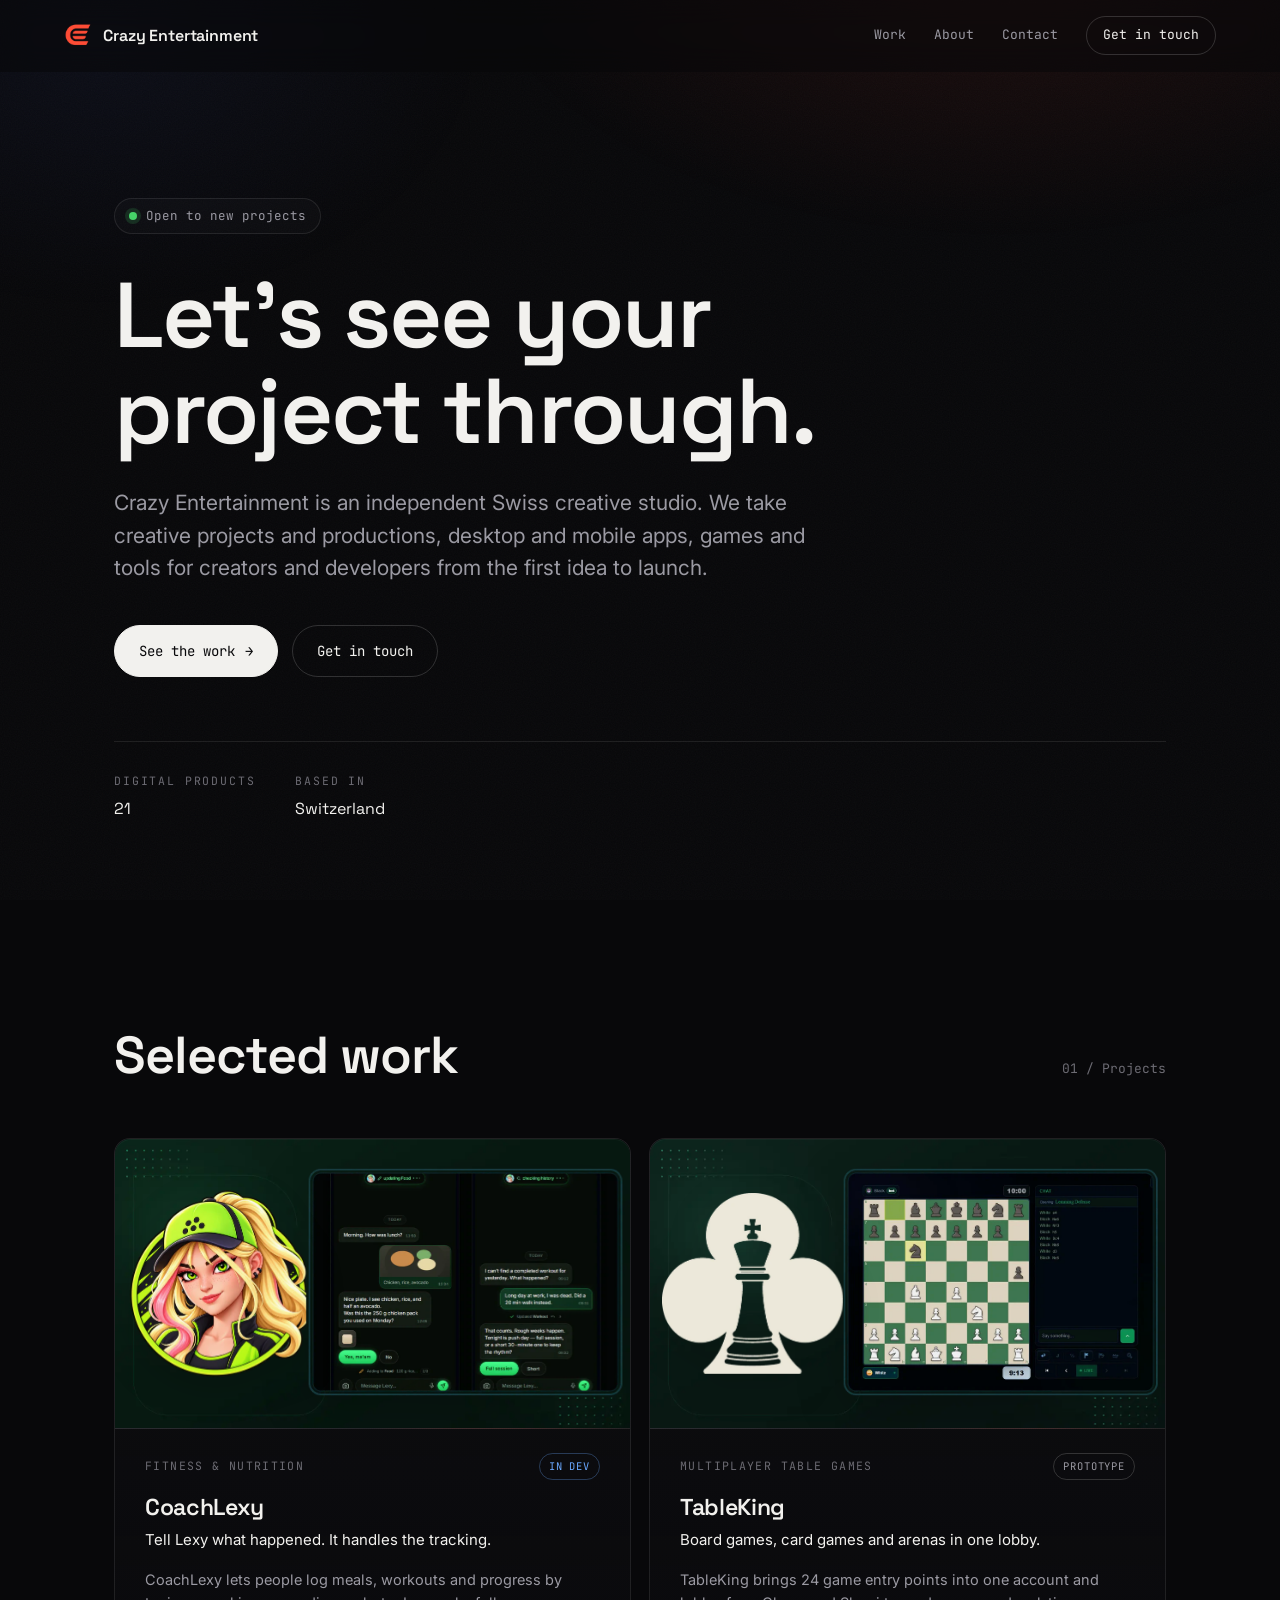
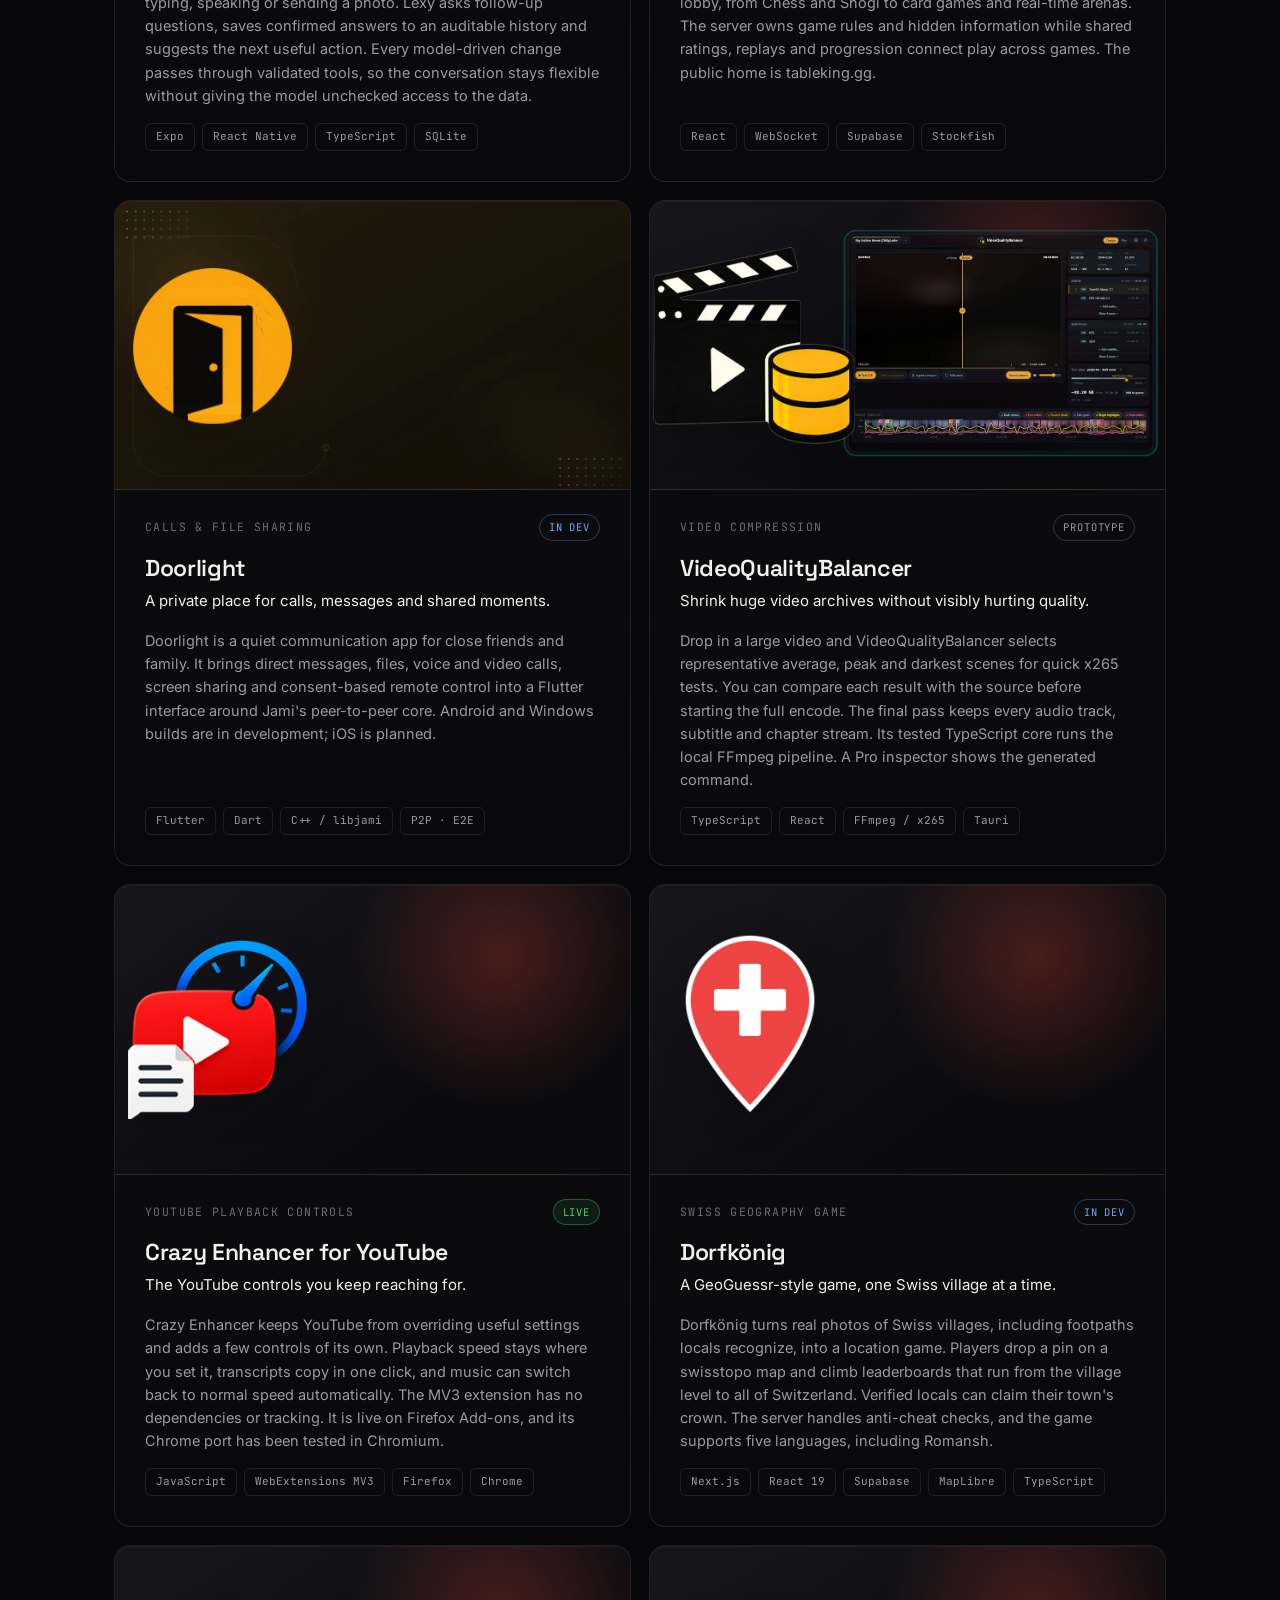
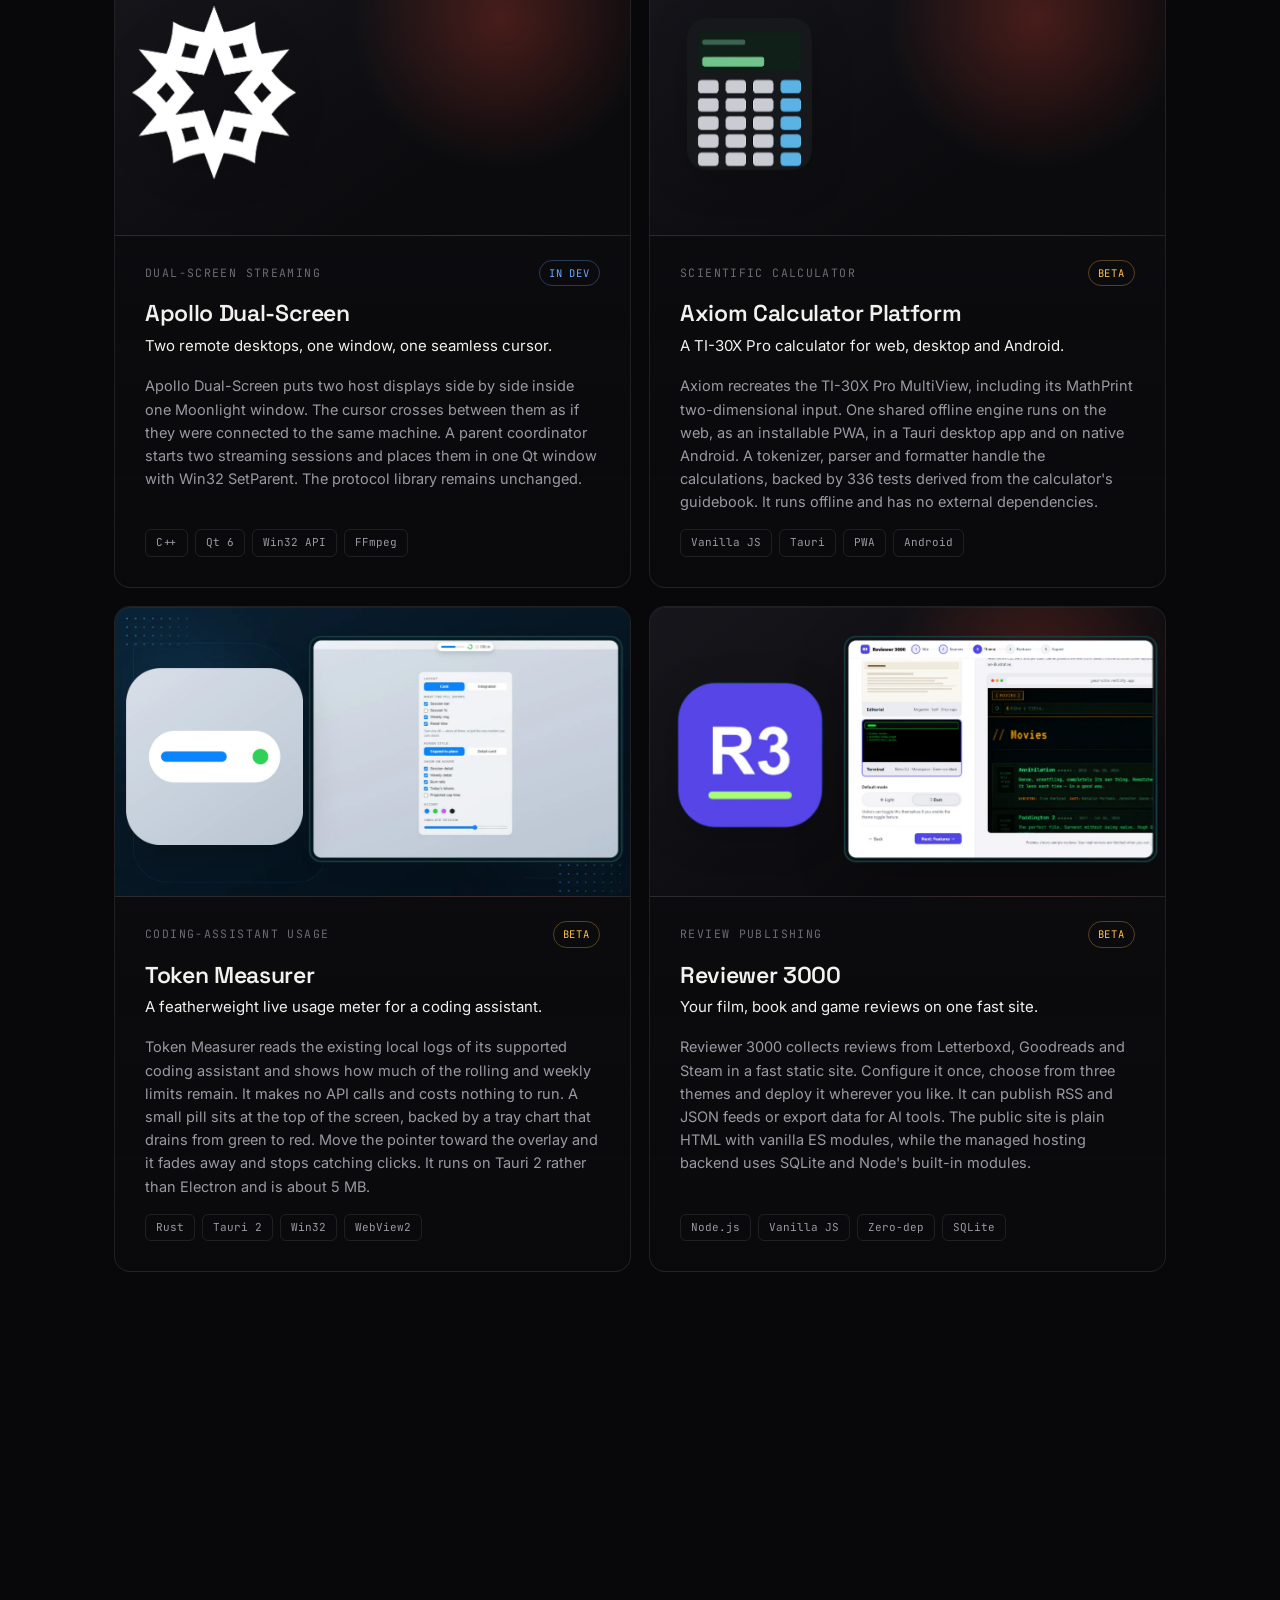
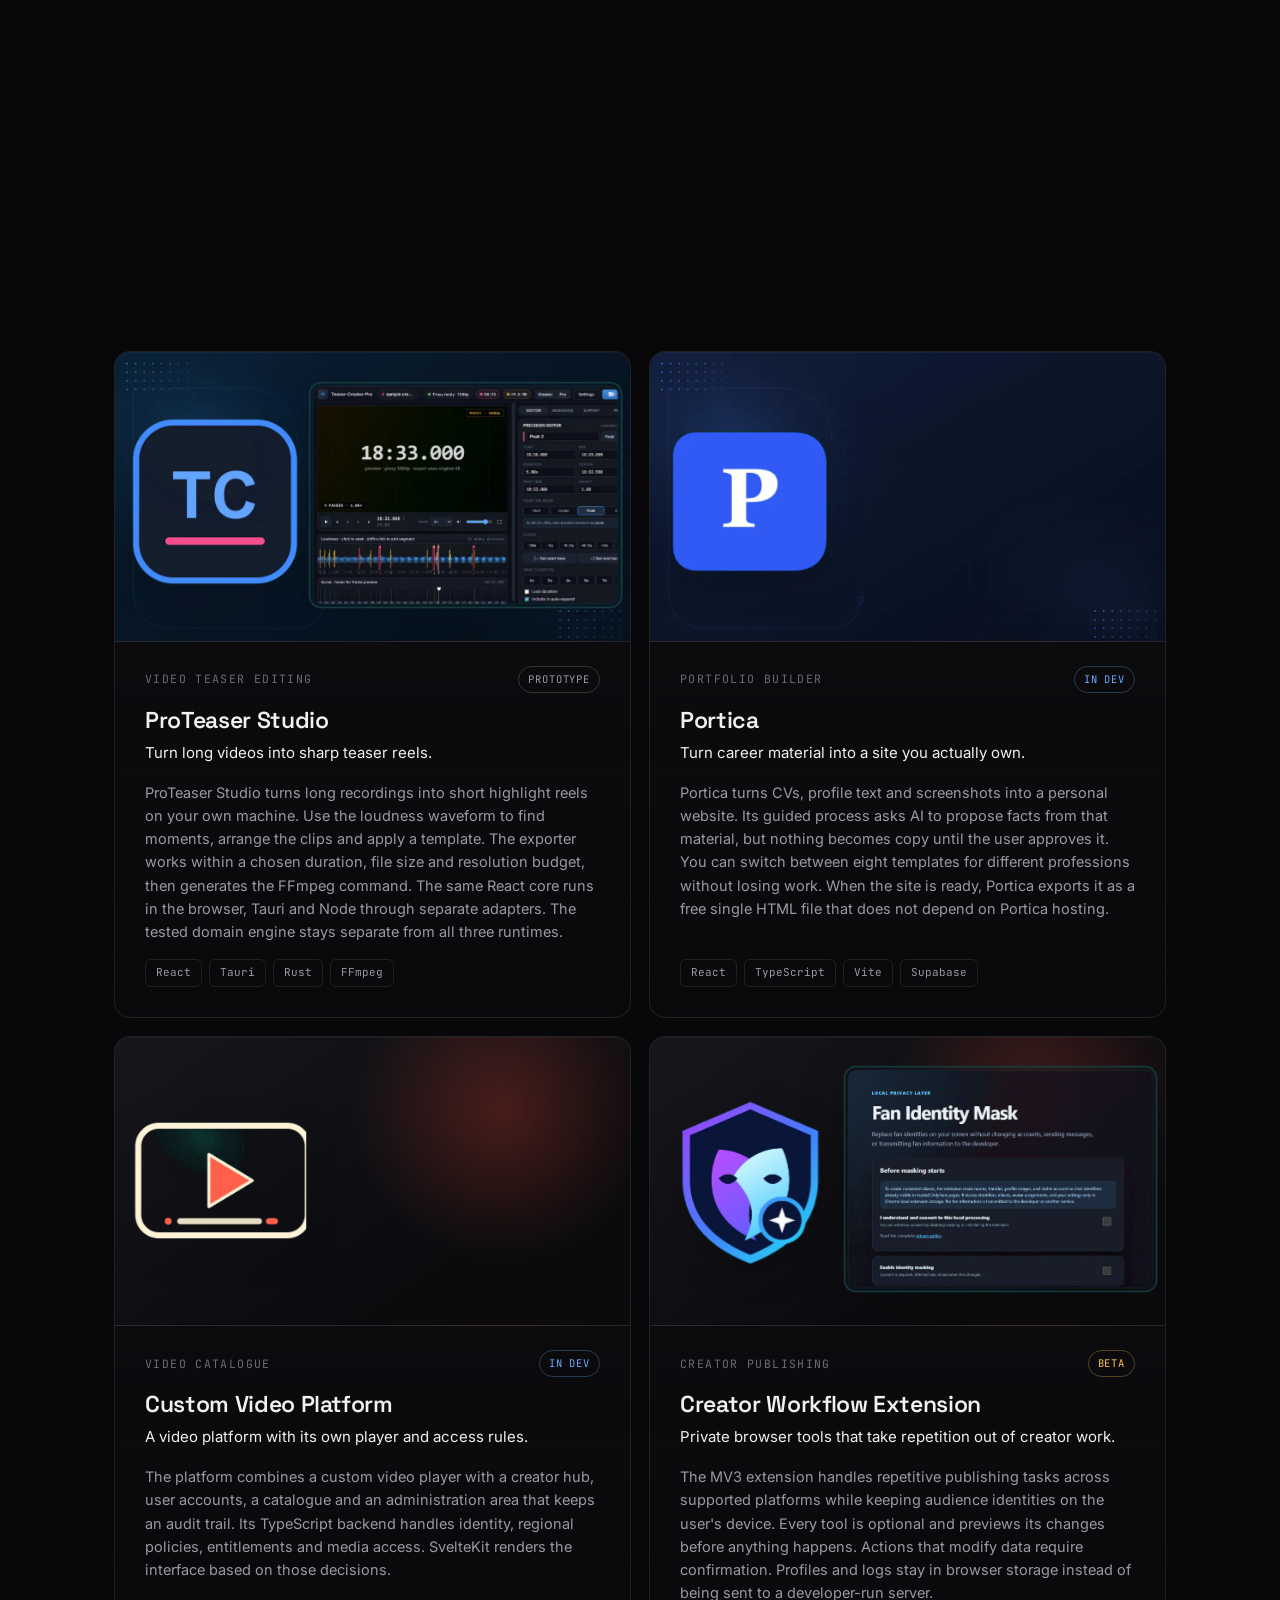
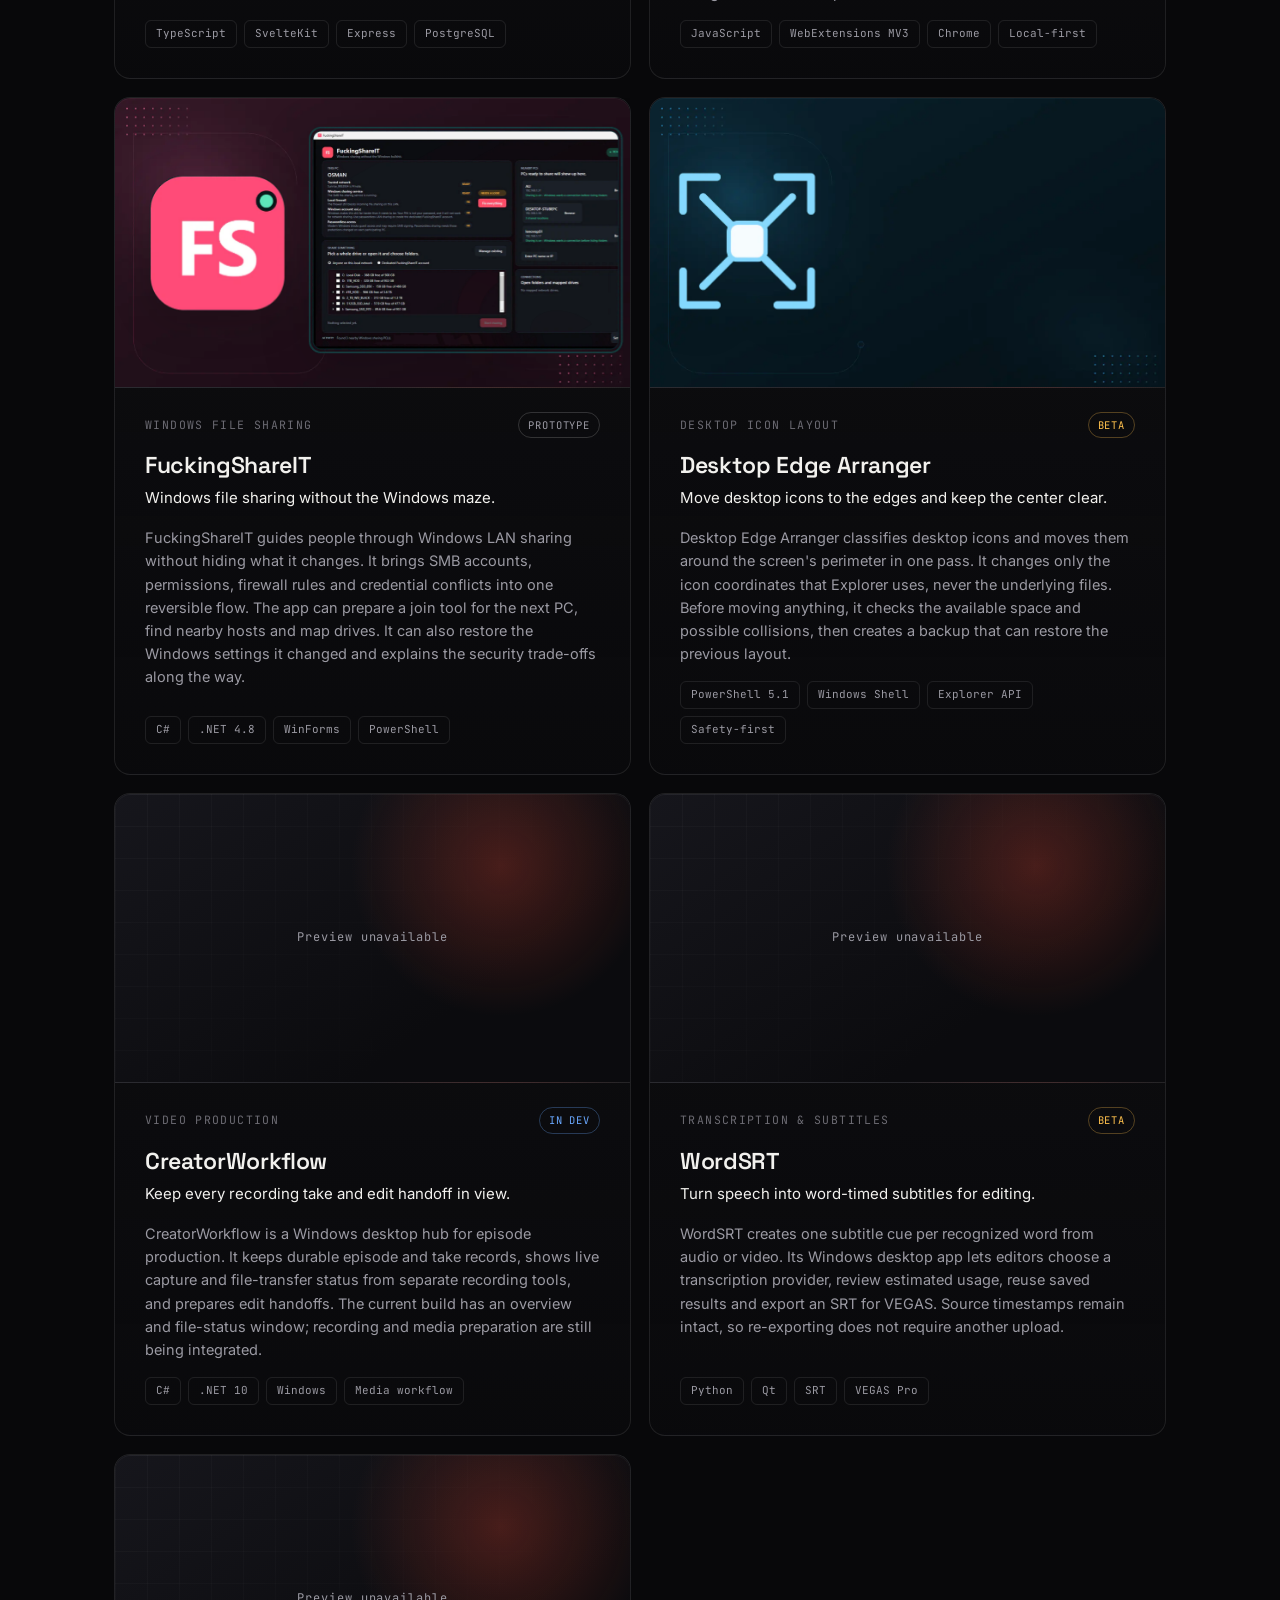
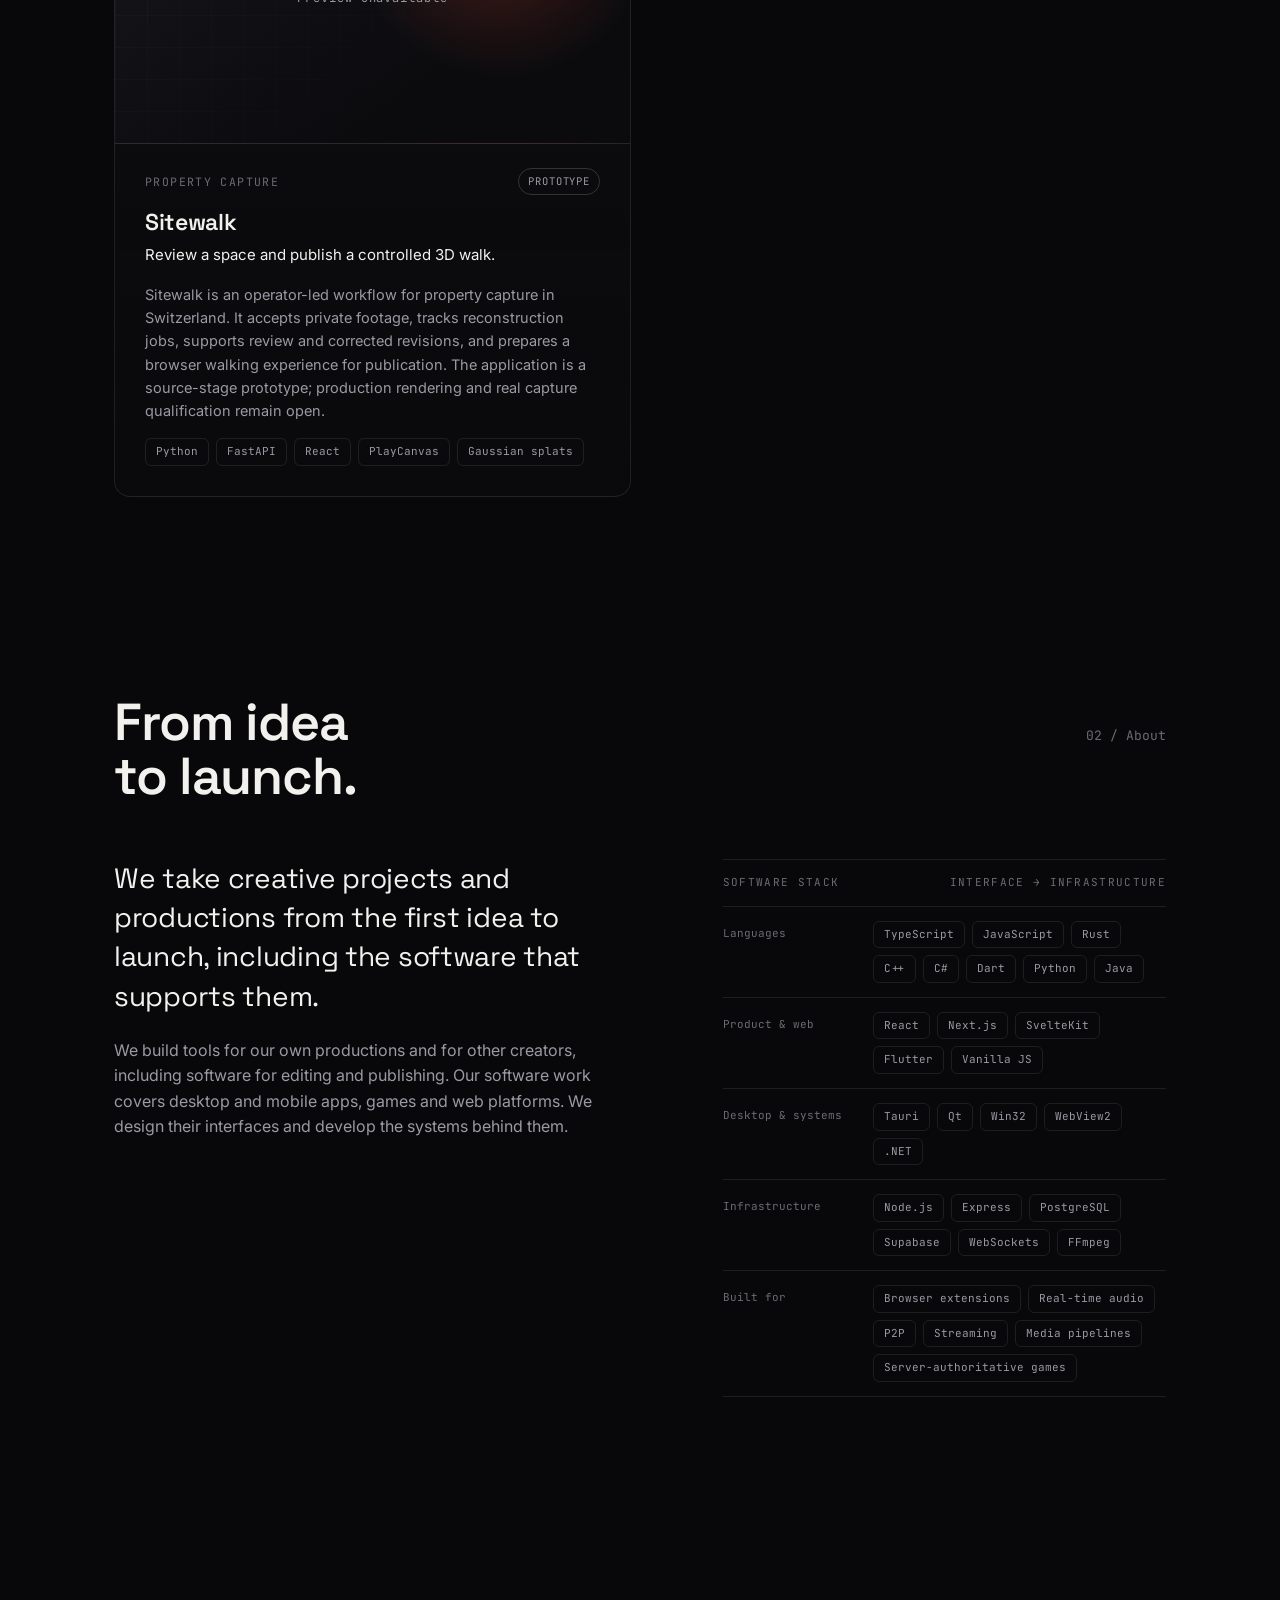
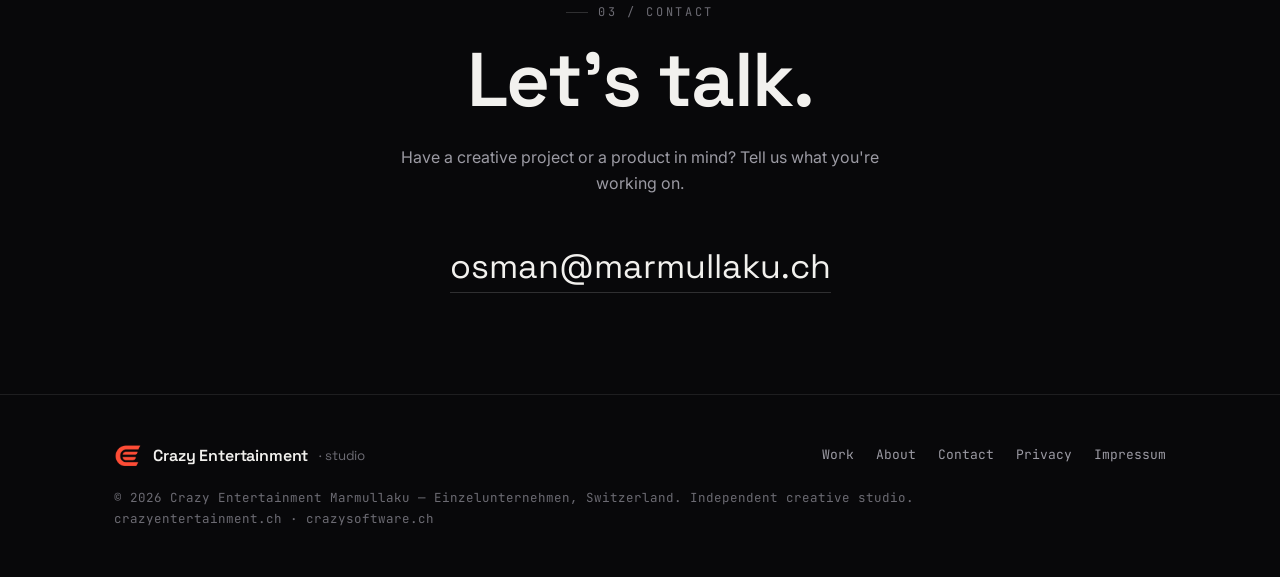
==== commit e6dbe61e: "Update studio portfolio to current Creations projects" ====
--- a/index.html
+++ b/index.html
@@ -46,7 +46,7 @@
         <a href="mailto:osman@marmullaku.ch" class="btn btn-ghost">Get in touch</a>
       </div>
       <div class="hero-meta reveal">
-        <div><span class="k">Digital products</span><span class="v">18</span></div>
+        <div><span class="k">Digital products</span><span class="v">21</span></div>
         <div><span class="k">Based in</span><span class="v">Switzerland</span></div>
       </div>
     </header>
@@ -89,9 +89,9 @@
             </template>
           </div>
           <div class="card-top"><span class="card-cat">Multiplayer table games</span><span class="badge proto">Prototype</span></div>
-          <h3>Tableverse</h3>
-          <p class="tagline">One account, one lobby, every table game.</p>
-          <p>Tableverse puts eight networked table games in one lobby, including Chess with Stockfish, Shogi, Jass, Blackjack and an original Uno-like game. A custom WebSocket relay keeps play in sync. XP and Glicko-2 ratings carry across games, while hidden-information games use server-controlled shuffles. The front end runs without a build step.</p>
+          <h3>TableKing</h3>
+          <p class="tagline">Board games, card games and arenas in one lobby.</p>
+          <p>TableKing brings 24 game entry points into one account and lobby, from Chess and Shogi to card games and real-time arenas. The server owns game rules and hidden information while shared ratings, replays and progression connect play across games. The public home is tableking.gg.</p>
           <div class="chips"><span class="chip">React</span><span class="chip">WebSocket</span><span class="chip">Supabase</span><span class="chip">Stockfish</span></div>
         </article>
 
@@ -106,10 +106,10 @@
             </div>
             </template>
           </div>
-          <div class="card-top"><span class="card-cat">Calls &amp; file sharing</span><span class="badge beta">Beta</span></div>
-          <h3>Syb-L</h3>
-          <p class="tagline">Private calls, files and screen sharing without a central server.</p>
-          <p>Syb-L handles voice calls, video, screen sharing and file transfers without rented servers. Nobody can interrupt a session unless they are invited. It uses Jami's P2P core and end-to-end encrypted media, with a quiet Flutter interface connected to native code on Android, Windows and iOS.</p>
+          <div class="card-top"><span class="card-cat">Calls &amp; file sharing</span><span class="badge dev">In dev</span></div>
+          <h3>Doorlight</h3>
+          <p class="tagline">A private place for calls, messages and shared moments.</p>
+          <p>Doorlight is a quiet communication app for close friends and family. It brings direct messages, files, voice and video calls, screen sharing and consent-based remote control into a Flutter interface around Jami's peer-to-peer core. Android and Windows builds are in development; iOS is planned.</p>
           <div class="chips"><span class="chip">Flutter</span><span class="chip">Dart</span><span class="chip">C++ / libjami</span><span class="chip">P2P · E2E</span></div>
         </article>
 
@@ -381,6 +381,33 @@
           <p class="tagline">Move desktop icons to the edges and keep the center clear.</p>
           <p>Desktop Edge Arranger classifies desktop icons and moves them around the screen's perimeter in one pass. It changes only the icon coordinates that Explorer uses, never the underlying files. Before moving anything, it checks the available space and possible collisions, then creates a backup that can restore the previous layout.</p>
           <div class="chips"><span class="chip">PowerShell 5.1</span><span class="chip">Windows Shell</span><span class="chip">Explorer API</span><span class="chip">Safety-first</span></div>
+        </article>
+
+        <article class="card reveal">
+          <div class="card-visual" aria-hidden="true"><span class="preview-unavailable">Preview unavailable</span><template class="project-media" data-images="missing" data-demo="missing"></template></div>
+          <div class="card-top"><span class="card-cat">Video production</span><span class="badge dev">In dev</span></div>
+          <h3>CreatorWorkflow</h3>
+          <p class="tagline">Keep every recording take and edit handoff in view.</p>
+          <p>CreatorWorkflow is a Windows desktop hub for episode production. It keeps durable episode and take records, shows live capture and file-transfer status from separate recording tools, and prepares edit handoffs. The current build has an overview and file-status window; recording and media preparation are still being integrated.</p>
+          <div class="chips"><span class="chip">C#</span><span class="chip">.NET 10</span><span class="chip">Windows</span><span class="chip">Media workflow</span></div>
+        </article>
+
+        <article class="card reveal">
+          <div class="card-visual" aria-hidden="true"><span class="preview-unavailable">Preview unavailable</span><template class="project-media" data-images="missing" data-demo="missing"></template></div>
+          <div class="card-top"><span class="card-cat">Transcription &amp; subtitles</span><span class="badge beta">Beta</span></div>
+          <h3>WordSRT</h3>
+          <p class="tagline">Turn speech into word-timed subtitles for editing.</p>
+          <p>WordSRT creates one subtitle cue per recognized word from audio or video. Its Windows desktop app lets editors choose a transcription provider, review estimated usage, reuse saved results and export an SRT for VEGAS. Source timestamps remain intact, so re-exporting does not require another upload.</p>
+          <div class="chips"><span class="chip">Python</span><span class="chip">Qt</span><span class="chip">SRT</span><span class="chip">VEGAS Pro</span></div>
+        </article>
+
+        <article class="card reveal">
+          <div class="card-visual" aria-hidden="true"><span class="preview-unavailable">Preview unavailable</span><template class="project-media" data-images="missing" data-demo="missing"></template></div>
+          <div class="card-top"><span class="card-cat">Property capture</span><span class="badge proto">Prototype</span></div>
+          <h3>Sitewalk</h3>
+          <p class="tagline">Review a space and publish a controlled 3D walk.</p>
+          <p>Sitewalk is an operator-led workflow for property capture in Switzerland. It accepts private footage, tracks reconstruction jobs, supports review and corrected revisions, and prepares a browser walking experience for publication. The application is a source-stage prototype; production rendering and real capture qualification remain open.</p>
+          <div class="chips"><span class="chip">Python</span><span class="chip">FastAPI</span><span class="chip">React</span><span class="chip">PlayCanvas</span><span class="chip">Gaussian splats</span></div>
         </article>
 
       </div>
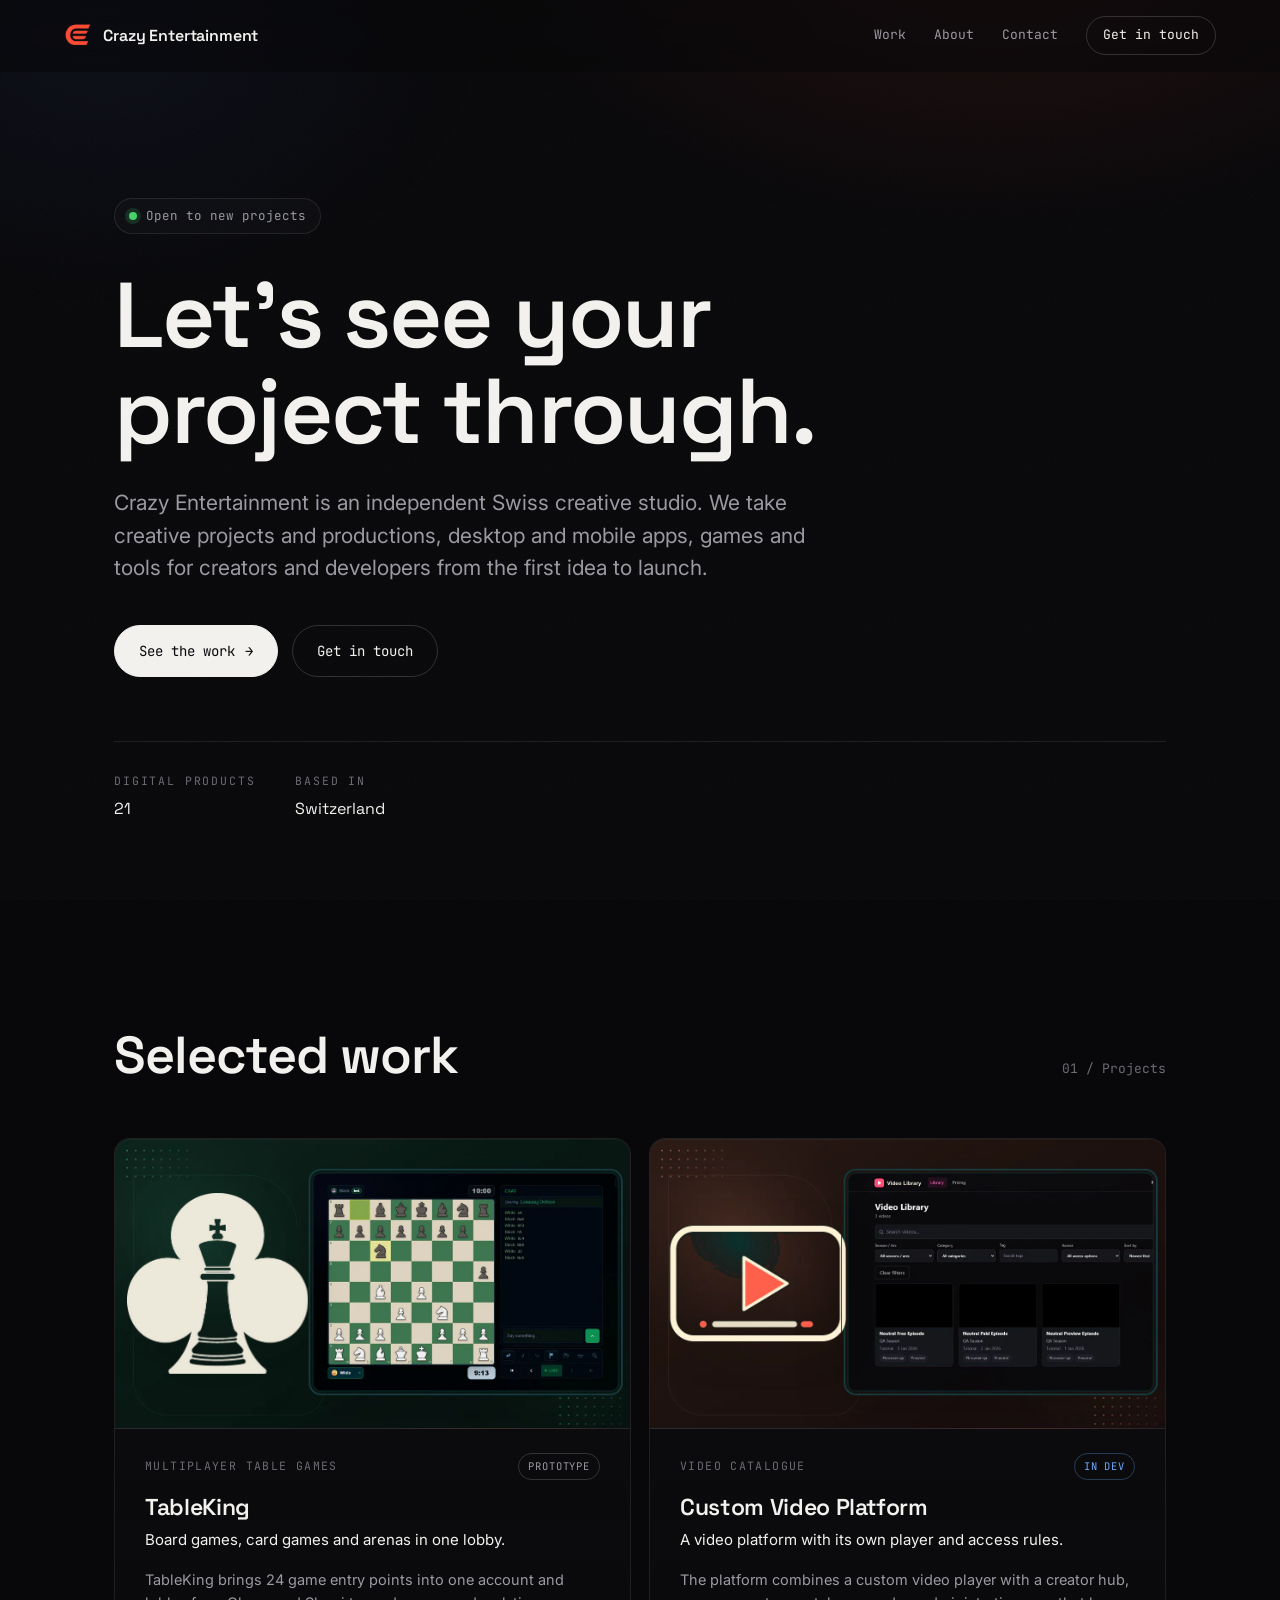
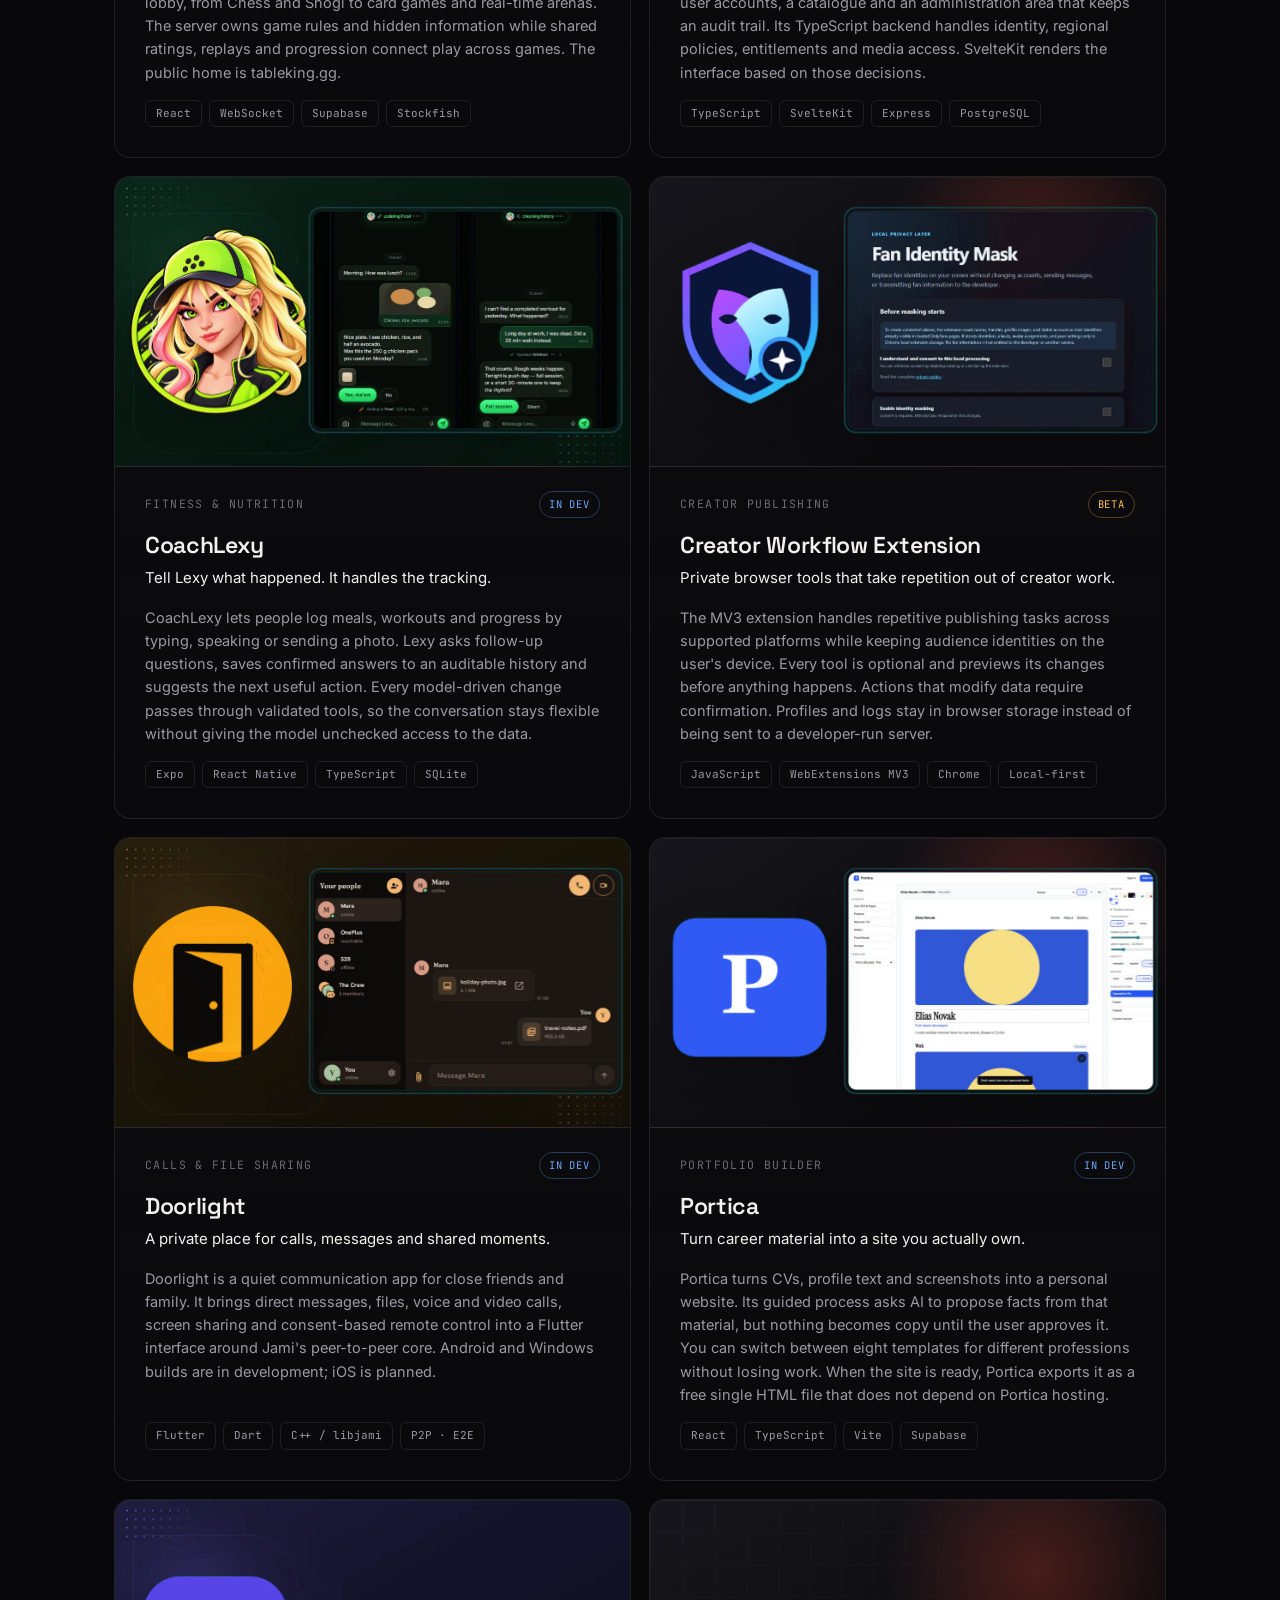
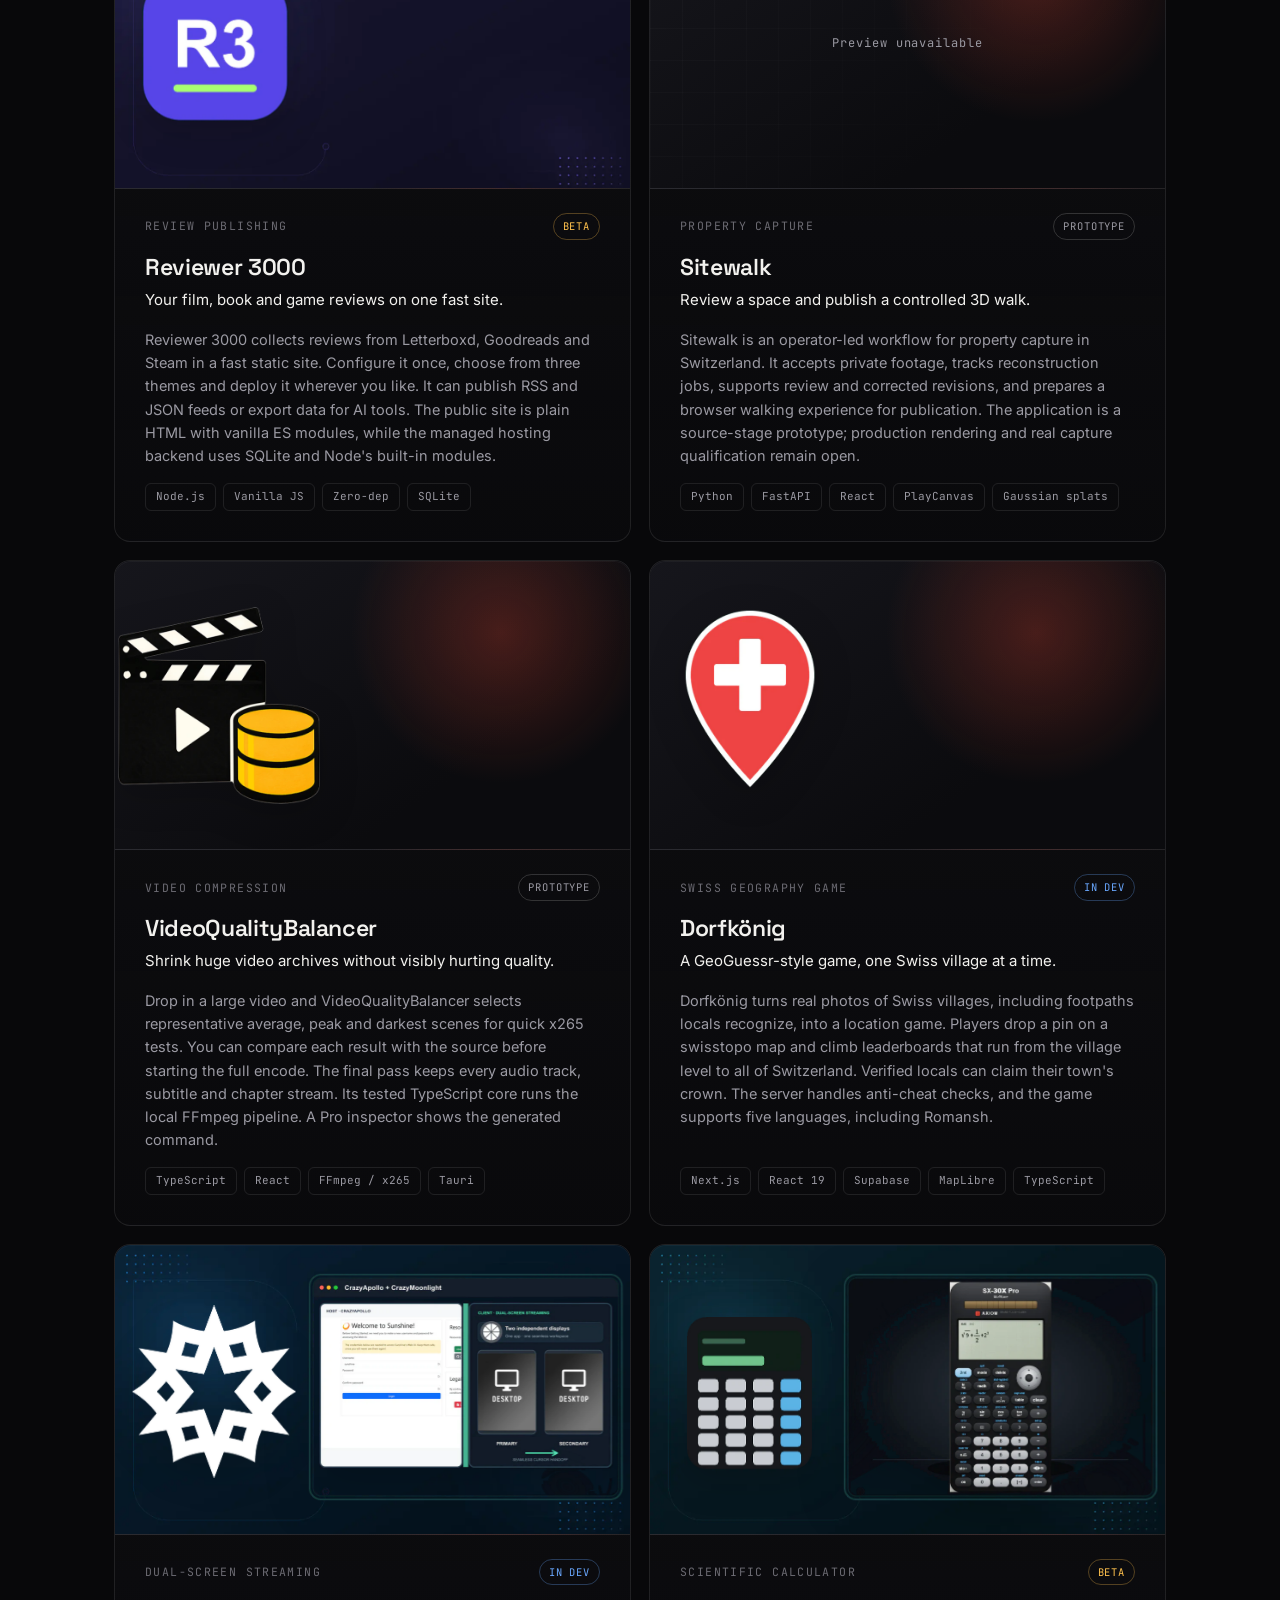
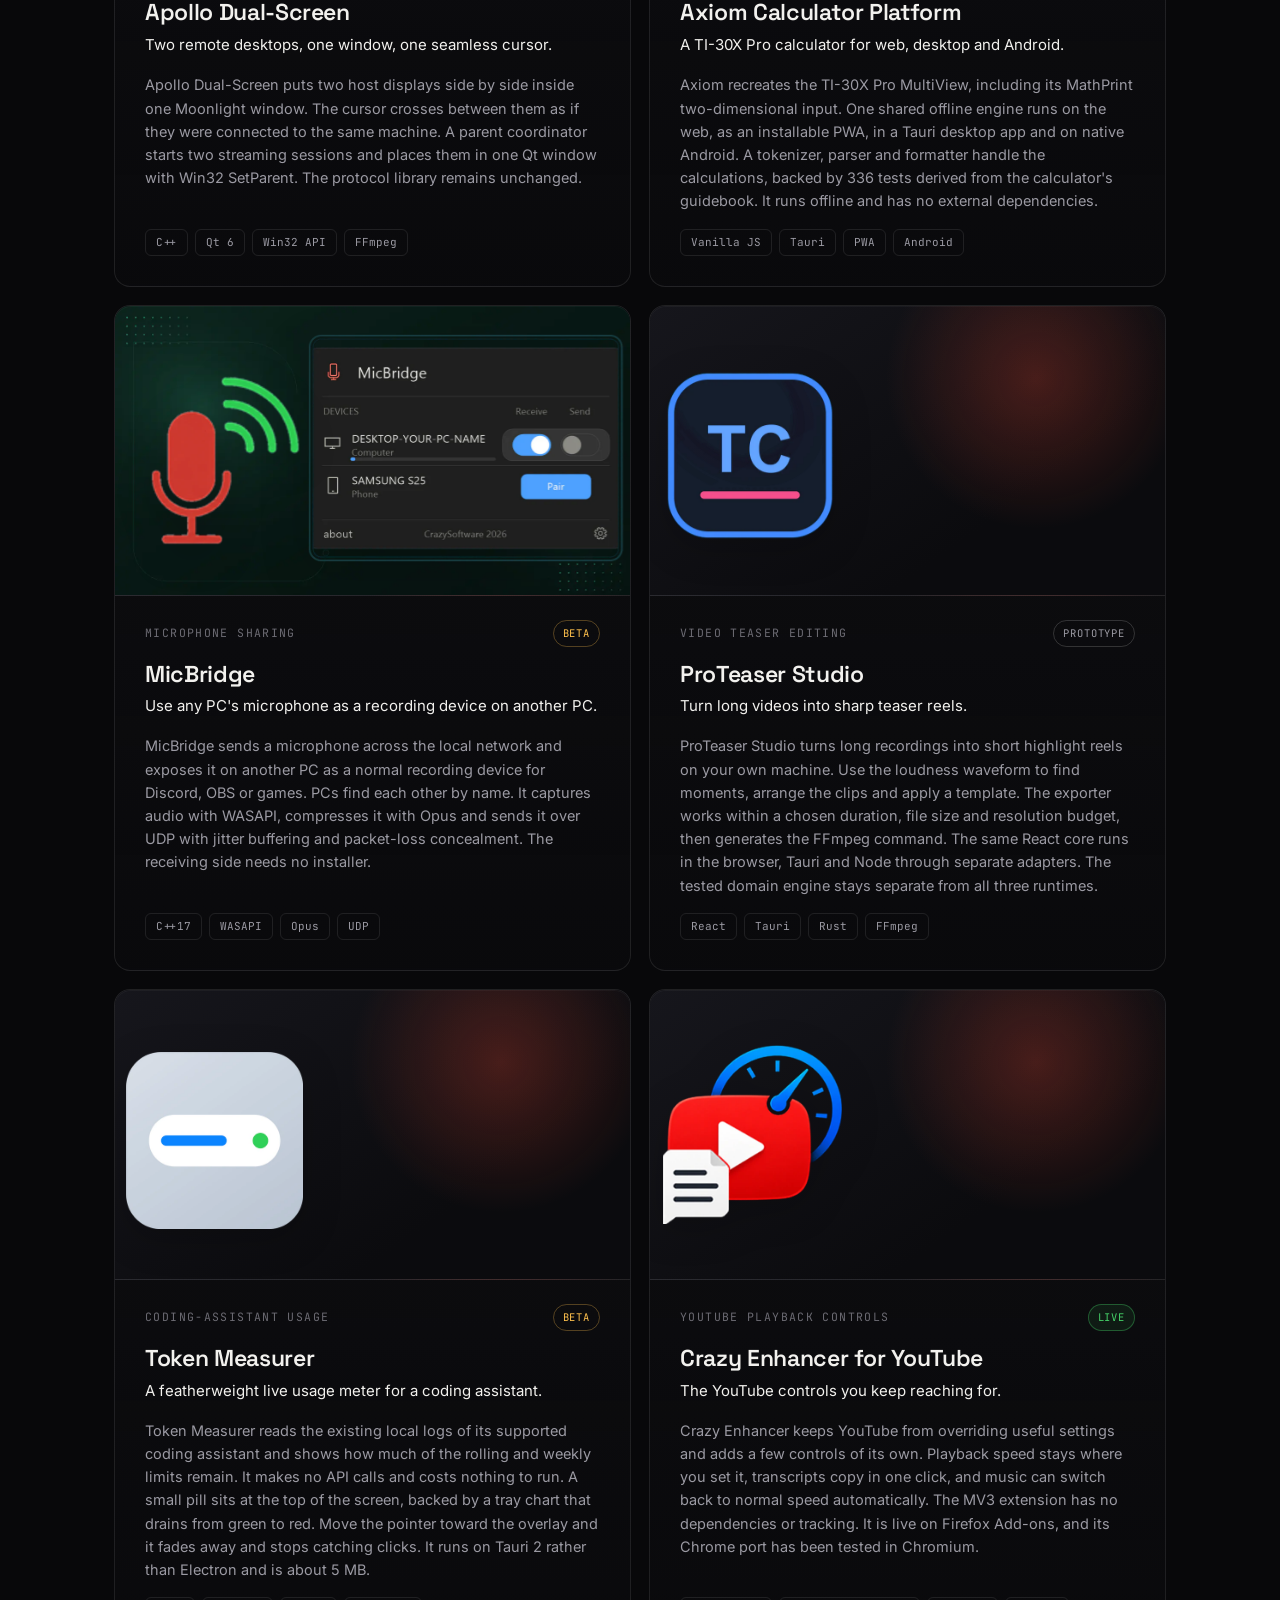
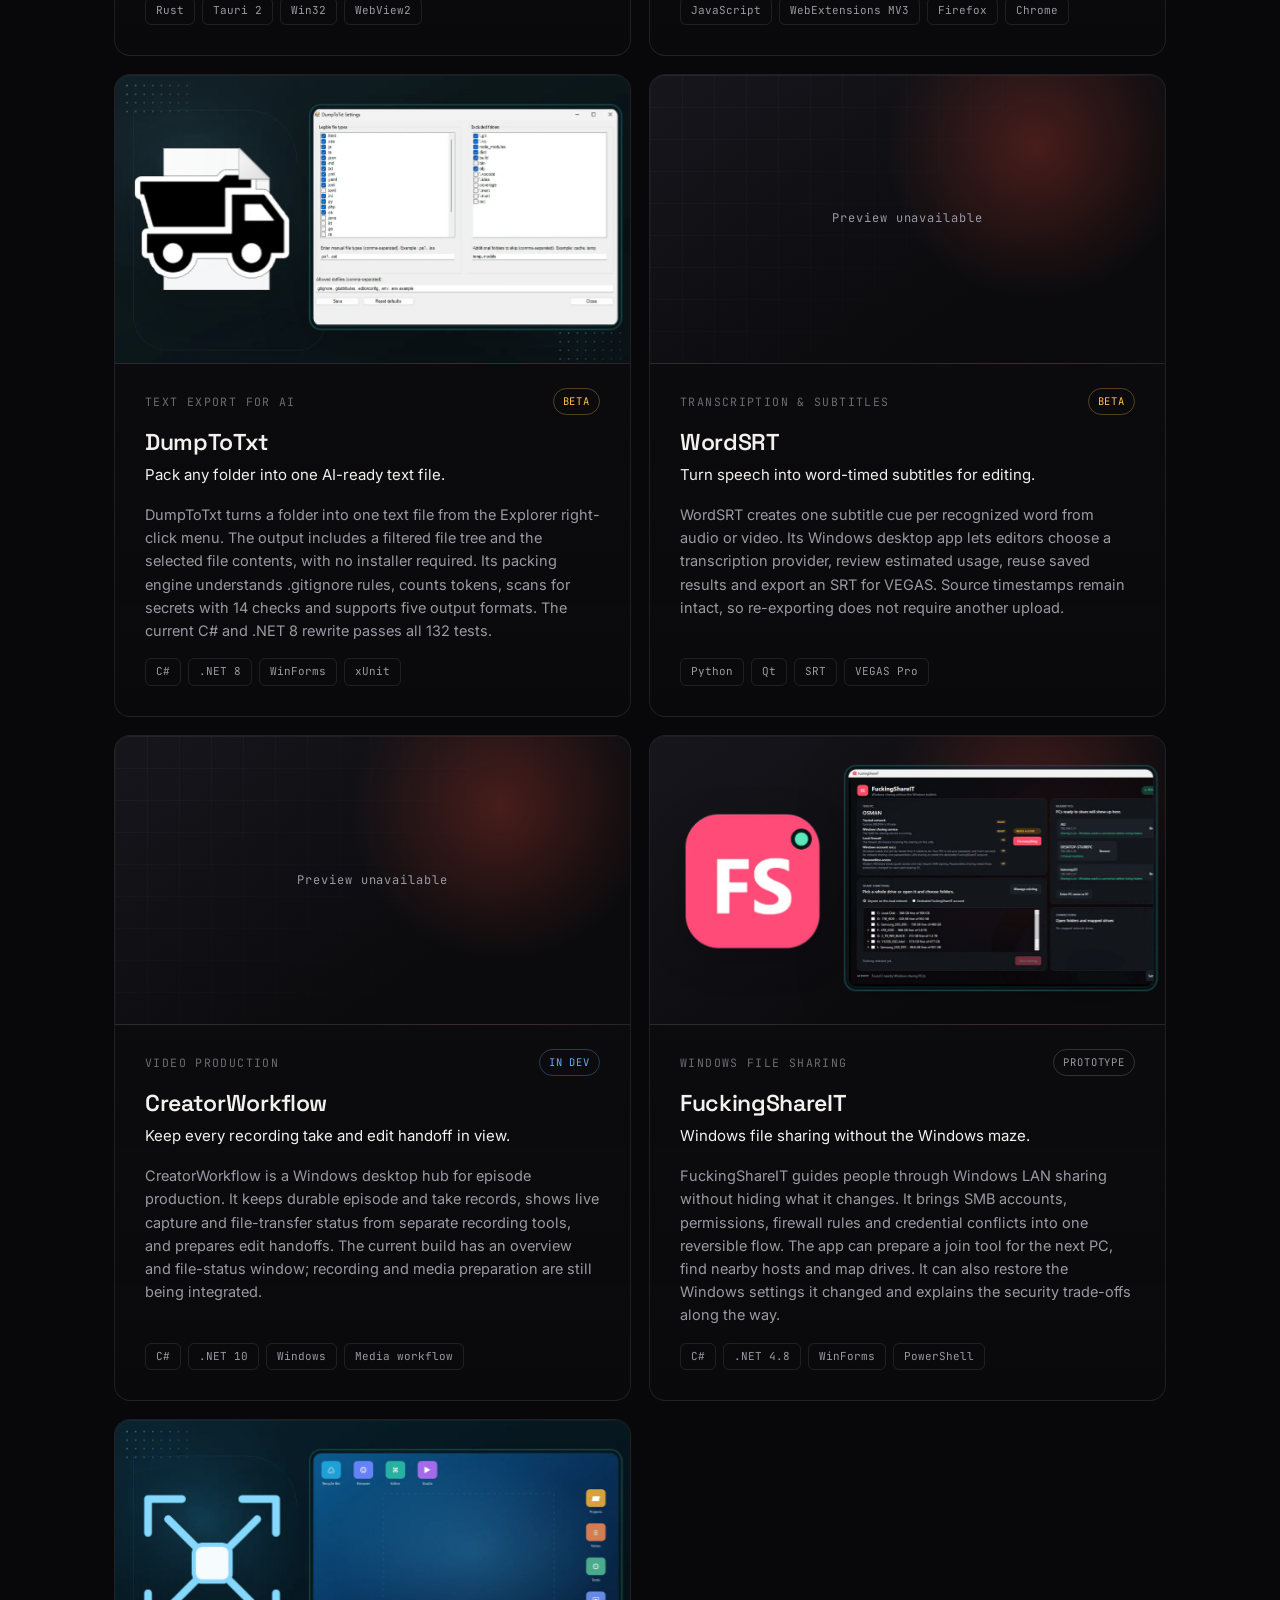
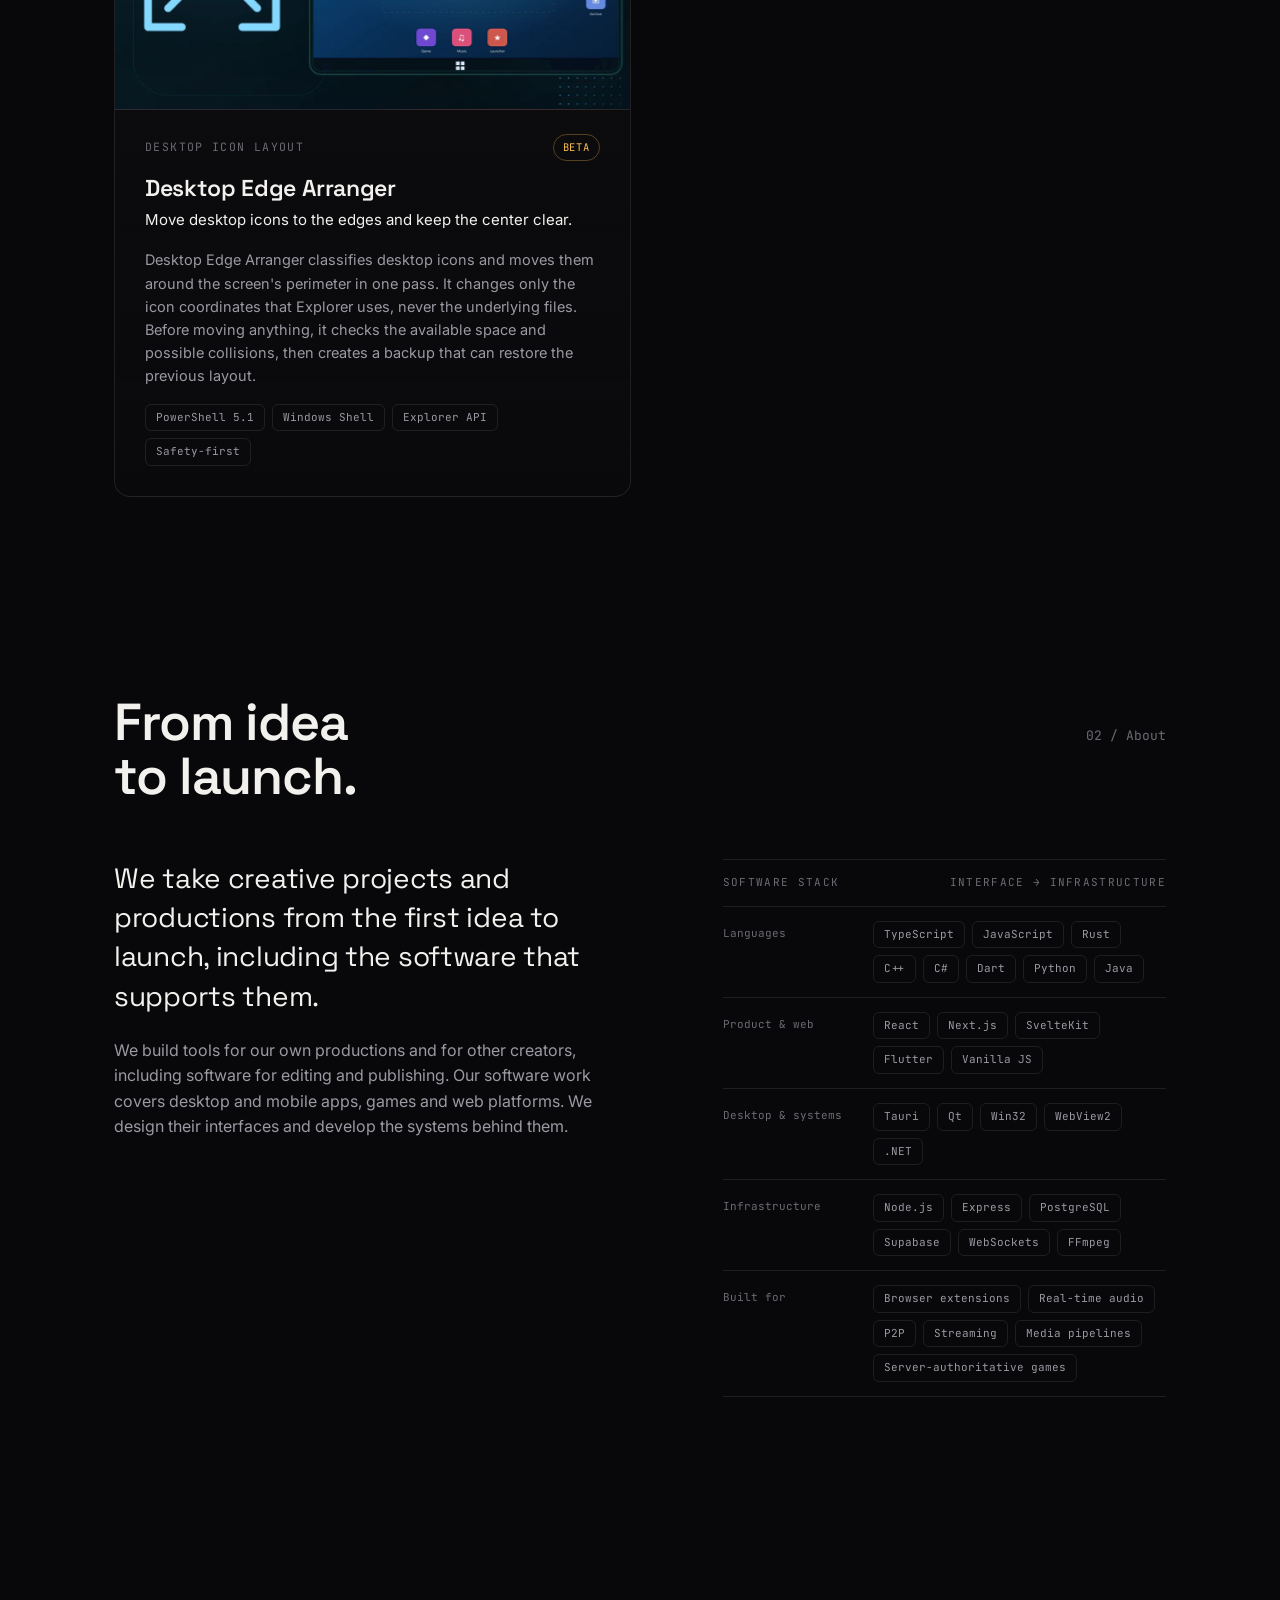
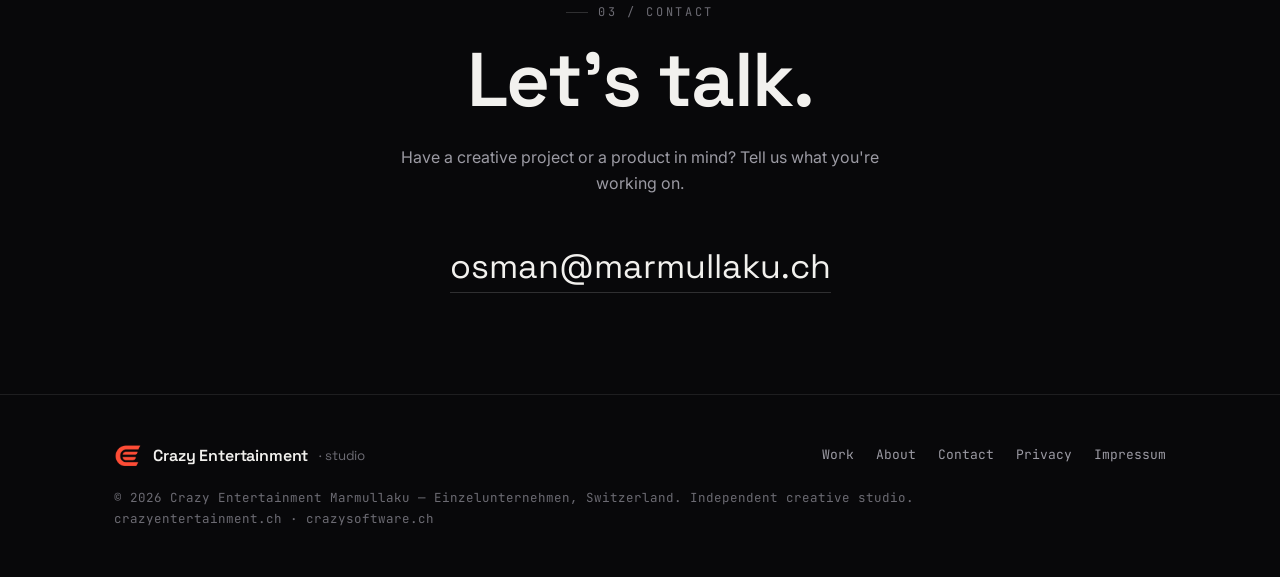
==== commit bf93ec2e: "Order portfolio projects by development effort" ====
--- a/index.html
+++ b/index.html
@@ -59,14 +59,50 @@
       </div>
       <div class="work-grid">
 
+        <article class="card reveal" data-demo-gif="assets/projects/tableverse/demo.gif" data-demo-url="https://tableking.gg/" data-demo-link="https://tableking.gg/">
+          <div class="card-visual" aria-hidden="true">
+            <span class="preview-unavailable">Preview unavailable</span>
+            <template class="project-media" data-images="ready" data-demo="ready">
+              <div class="project-thumbnail" style="--icon-x:2.25%;--icon-y:18.519%;--icon-w:35.083%;--ui-x:37.167%;--ui-y:9.481%;--ui-w:61.667%">
+              <img class="thumbnail-layer thumbnail-layer--background" src="assets/projects/tableverse/background.webp" alt="" width="1200" height="675" decoding="async" />
+              <img class="thumbnail-layer thumbnail-layer--icon" src="assets/projects/tableverse/icon.webp" alt="" width="421" height="421" decoding="async" />
+              <img class="thumbnail-layer thumbnail-layer--ui" src="assets/projects/tableverse/ui.webp" alt="" width="740" height="536" decoding="async" />
+            </div>
+            </template>
+          </div>
+          <div class="card-top"><span class="card-cat">Multiplayer table games</span><span class="badge proto">Prototype</span></div>
+          <h3>TableKing</h3>
+          <p class="tagline">Board games, card games and arenas in one lobby.</p>
+          <p>TableKing brings 24 game entry points into one account and lobby, from Chess and Shogi to card games and real-time arenas. The server owns game rules and hidden information while shared ratings, replays and progression connect play across games. The public home is tableking.gg.</p>
+          <div class="chips"><span class="chip">React</span><span class="chip">WebSocket</span><span class="chip">Supabase</span><span class="chip">Stockfish</span></div>
+        </article>
+
+        <article class="card reveal" data-demo-gif="assets/projects/custom-video-platform/demo.gif">
+          <div class="card-visual" aria-hidden="true">
+            <span class="preview-unavailable">Preview unavailable</span>
+            <template class="project-media" data-images="ready" data-demo="ready">
+              <div class="project-thumbnail" style="--icon-x:3.5%;--icon-y:29.333%;--icon-w:33.833%;--ui-x:37.167%;--ui-y:9.481%;--ui-w:61.667%">
+              <img class="thumbnail-layer thumbnail-layer--background" src="assets/projects/custom-video-platform/background.webp" alt="" width="1200" height="675" decoding="async" />
+              <img class="thumbnail-layer thumbnail-layer--icon" src="assets/projects/custom-video-platform/icon.webp" alt="" width="406" height="278" decoding="async" />
+              <img class="thumbnail-layer thumbnail-layer--ui" src="assets/projects/custom-video-platform/ui.webp" alt="" width="740" height="536" decoding="async" />
+            </div>
+            </template>
+          </div>
+          <div class="card-top"><span class="card-cat">Video catalogue</span><span class="badge dev">In dev</span></div>
+          <h3>Custom Video Platform</h3>
+          <p class="tagline">A video platform with its own player and access rules.</p>
+          <p>The platform combines a custom video player with a creator hub, user accounts, a catalogue and an administration area that keeps an audit trail. Its TypeScript backend handles identity, regional policies, entitlements and media access. SvelteKit renders the interface based on those decisions.</p>
+          <div class="chips"><span class="chip">TypeScript</span><span class="chip">SvelteKit</span><span class="chip">Express</span><span class="chip">PostgreSQL</span></div>
+        </article>
+
         <article class="card reveal" data-demo-gif="assets/projects/coachlexy/demo.gif">
           <div class="card-visual" aria-hidden="true">
             <span class="preview-unavailable">Preview unavailable</span>
             <template class="project-media" data-images="ready" data-demo="ready">
               <div class="project-thumbnail" style="--icon-x:2.583%;--icon-y:17.333%;--icon-w:34.75%;--ui-x:37.167%;--ui-y:9.481%;--ui-w:61.75%">
-              <img class="thumbnail-layer thumbnail-layer--background" src="assets/projects/coachlexy/background.webp" alt="" width="1200" height="675" decoding="async" />
-              <img class="thumbnail-layer thumbnail-layer--icon" src="assets/projects/coachlexy/icon.webp" alt="" width="417" height="441" decoding="async" />
-              <img class="thumbnail-layer thumbnail-layer--ui" src="assets/projects/coachlexy/ui.webp" alt="" width="741" height="536" decoding="async" />
+              <img class="thumbnail-layer thumbnail-layer--background" src="assets/projects/coachlexy/background.webp" alt="" width="1200" height="675" loading="lazy" decoding="async" />
+              <img class="thumbnail-layer thumbnail-layer--icon" src="assets/projects/coachlexy/icon.webp" alt="" width="417" height="441" loading="lazy" decoding="async" />
+              <img class="thumbnail-layer thumbnail-layer--ui" src="assets/projects/coachlexy/ui.webp" alt="" width="741" height="536" loading="lazy" decoding="async" />
             </div>
             </template>
           </div>
@@ -77,22 +113,22 @@
           <div class="chips"><span class="chip">Expo</span><span class="chip">React Native</span><span class="chip">TypeScript</span><span class="chip">SQLite</span></div>
         </article>
 
-        <article class="card reveal" data-demo-gif="assets/projects/tableverse/demo.gif" data-demo-url="https://tableking.gg/" data-demo-link="https://tableking.gg/">
-          <div class="card-visual" aria-hidden="true">
-            <span class="preview-unavailable">Preview unavailable</span>
-            <template class="project-media" data-images="ready" data-demo="ready">
-              <div class="project-thumbnail" style="--icon-x:2.25%;--icon-y:18.519%;--icon-w:35.083%;--ui-x:37.167%;--ui-y:9.481%;--ui-w:61.667%">
-              <img class="thumbnail-layer thumbnail-layer--background" src="assets/projects/tableverse/background.webp" alt="" width="1200" height="675" decoding="async" />
-              <img class="thumbnail-layer thumbnail-layer--icon" src="assets/projects/tableverse/icon.webp" alt="" width="421" height="421" decoding="async" />
-              <img class="thumbnail-layer thumbnail-layer--ui" src="assets/projects/tableverse/ui.webp" alt="" width="740" height="536" decoding="async" />
-            </div>
-            </template>
-          </div>
-          <div class="card-top"><span class="card-cat">Multiplayer table games</span><span class="badge proto">Prototype</span></div>
-          <h3>TableKing</h3>
-          <p class="tagline">Board games, card games and arenas in one lobby.</p>
-          <p>TableKing brings 24 game entry points into one account and lobby, from Chess and Shogi to card games and real-time arenas. The server owns game rules and hidden information while shared ratings, replays and progression connect play across games. The public home is tableking.gg.</p>
-          <div class="chips"><span class="chip">React</span><span class="chip">WebSocket</span><span class="chip">Supabase</span><span class="chip">Stockfish</span></div>
+        <article class="card reveal" data-demo-gif="assets/projects/creator-workflow-extension/demo.gif">
+          <div class="card-visual" aria-hidden="true">
+            <span class="preview-unavailable">Preview unavailable</span>
+            <template class="project-media" data-images="ready" data-demo="ready">
+              <div class="project-thumbnail" style="--icon-x:5.75%;--icon-y:21.778%;--icon-w:27.417%;--ui-x:37.333%;--ui-y:9.481%;--ui-w:61.583%">
+              <img class="thumbnail-layer thumbnail-layer--background" src="assets/projects/creator-workflow-extension/background.webp" alt="" width="1200" height="675" loading="lazy" decoding="async" />
+              <img class="thumbnail-layer thumbnail-layer--icon" src="assets/projects/creator-workflow-extension/icon.webp" alt="" width="329" height="387" loading="lazy" decoding="async" />
+              <img class="thumbnail-layer thumbnail-layer--ui" src="assets/projects/creator-workflow-extension/ui.webp" alt="" width="739" height="536" loading="lazy" decoding="async" />
+            </div>
+            </template>
+          </div>
+          <div class="card-top"><span class="card-cat">Creator publishing</span><span class="badge beta">Beta</span></div>
+          <h3>Creator Workflow Extension</h3>
+          <p class="tagline">Private browser tools that take repetition out of creator work.</p>
+          <p>The MV3 extension handles repetitive publishing tasks across supported platforms while keeping audience identities on the user's device. Every tool is optional and previews its changes before anything happens. Actions that modify data require confirmation. Profiles and logs stay in browser storage instead of being sent to a developer-run server.</p>
+          <div class="chips"><span class="chip">JavaScript</span><span class="chip">WebExtensions MV3</span><span class="chip">Chrome</span><span class="chip">Local-first</span></div>
         </article>
 
         <article class="card reveal" data-demo-gif="assets/projects/syb-l/demo.gif">
@@ -113,6 +149,51 @@
           <div class="chips"><span class="chip">Flutter</span><span class="chip">Dart</span><span class="chip">C++ / libjami</span><span class="chip">P2P · E2E</span></div>
         </article>
 
+        <article class="card reveal" data-demo-gif="assets/projects/portica/demo.gif">
+          <div class="card-visual" aria-hidden="true">
+            <span class="preview-unavailable">Preview unavailable</span>
+            <template class="project-media" data-images="ready" data-demo="ready">
+              <div class="project-thumbnail" style="--icon-x:3.833%;--icon-y:26.815%;--icon-w:30.833%;--ui-x:37.333%;--ui-y:9.481%;--ui-w:61.5%">
+              <img class="thumbnail-layer thumbnail-layer--background" src="assets/projects/portica/background.webp" alt="" width="1200" height="675" loading="lazy" decoding="async" />
+              <img class="thumbnail-layer thumbnail-layer--icon" src="assets/projects/portica/icon.webp" alt="" width="370" height="333" loading="lazy" decoding="async" />
+              <img class="thumbnail-layer thumbnail-layer--ui" src="assets/projects/portica/ui.webp" alt="" width="738" height="536" loading="lazy" decoding="async" />
+            </div>
+            </template>
+          </div>
+          <div class="card-top"><span class="card-cat">Portfolio builder</span><span class="badge dev">In dev</span></div>
+          <h3>Portica</h3>
+          <p class="tagline">Turn career material into a site you actually own.</p>
+          <p>Portica turns CVs, profile text and screenshots into a personal website. Its guided process asks AI to propose facts from that material, but nothing becomes copy until the user approves it. You can switch between eight templates for different professions without losing work. When the site is ready, Portica exports it as a free single HTML file that does not depend on Portica hosting.</p>
+          <div class="chips"><span class="chip">React</span><span class="chip">TypeScript</span><span class="chip">Vite</span><span class="chip">Supabase</span></div>
+        </article>
+
+        <article class="card reveal" data-demo-gif="assets/projects/reviewer-3000/demo.gif">
+          <div class="card-visual" aria-hidden="true">
+            <span class="preview-unavailable">Preview unavailable</span>
+            <template class="project-media" data-images="ready" data-demo="ready">
+              <div class="project-thumbnail" style="--icon-x:5.083%;--icon-y:25.63%;--icon-w:28.917%;--ui-x:37.333%;--ui-y:9.481%;--ui-w:61.583%">
+              <img class="thumbnail-layer thumbnail-layer--background" src="assets/projects/reviewer-3000/background.webp" alt="" width="1200" height="675" loading="lazy" decoding="async" />
+              <img class="thumbnail-layer thumbnail-layer--icon" src="assets/projects/reviewer-3000/icon.webp" alt="" width="347" height="347" loading="lazy" decoding="async" />
+              <img class="thumbnail-layer thumbnail-layer--ui" src="assets/projects/reviewer-3000/ui.webp" alt="" width="739" height="536" loading="lazy" decoding="async" />
+            </div>
+            </template>
+          </div>
+          <div class="card-top"><span class="card-cat">Review publishing</span><span class="badge beta">Beta</span></div>
+          <h3>Reviewer 3000</h3>
+          <p class="tagline">Your film, book and game reviews on one fast site.</p>
+          <p>Reviewer 3000 collects reviews from Letterboxd, Goodreads and Steam in a fast static site. Configure it once, choose from three themes and deploy it wherever you like. It can publish RSS and JSON feeds or export data for AI tools. The public site is plain HTML with vanilla ES modules, while the managed hosting backend uses SQLite and Node's built-in modules.</p>
+          <div class="chips"><span class="chip">Node.js</span><span class="chip">Vanilla JS</span><span class="chip">Zero-dep</span><span class="chip">SQLite</span></div>
+        </article>
+
+        <article class="card reveal">
+          <div class="card-visual" aria-hidden="true"><span class="preview-unavailable">Preview unavailable</span><template class="project-media" data-images="missing" data-demo="missing"></template></div>
+          <div class="card-top"><span class="card-cat">Property capture</span><span class="badge proto">Prototype</span></div>
+          <h3>Sitewalk</h3>
+          <p class="tagline">Review a space and publish a controlled 3D walk.</p>
+          <p>Sitewalk is an operator-led workflow for property capture in Switzerland. It accepts private footage, tracks reconstruction jobs, supports review and corrected revisions, and prepares a browser walking experience for publication. The application is a source-stage prototype; production rendering and real capture qualification remain open.</p>
+          <div class="chips"><span class="chip">Python</span><span class="chip">FastAPI</span><span class="chip">React</span><span class="chip">PlayCanvas</span><span class="chip">Gaussian splats</span></div>
+        </article>
+
         <article class="card reveal" data-demo-gif="assets/projects/videoqualitybalancer/demo.gif">
           <div class="card-visual" aria-hidden="true">
             <span class="preview-unavailable">Preview unavailable</span>
@@ -131,6 +212,114 @@
           <div class="chips"><span class="chip">TypeScript</span><span class="chip">React</span><span class="chip">FFmpeg / x265</span><span class="chip">Tauri</span></div>
         </article>
 
+        <article class="card reveal" data-demo-gif="assets/projects/dorfkoenig/demo.gif">
+          <div class="card-visual" aria-hidden="true">
+            <span class="preview-unavailable">Preview unavailable</span>
+            <template class="project-media" data-images="ready" data-demo="ready">
+              <div class="project-thumbnail" style="--icon-x:6.667%;--icon-y:16.889%;--icon-w:25.667%;--ui-x:37.333%;--ui-y:9.481%;--ui-w:61.5%">
+              <img class="thumbnail-layer thumbnail-layer--background" src="assets/projects/dorfkoenig/background.webp" alt="" width="1200" height="675" loading="lazy" decoding="async" />
+              <img class="thumbnail-layer thumbnail-layer--icon" src="assets/projects/dorfkoenig/icon.webp" alt="" width="308" height="416" loading="lazy" decoding="async" />
+              <img class="thumbnail-layer thumbnail-layer--ui" src="assets/projects/dorfkoenig/ui.webp" alt="" width="738" height="536" loading="lazy" decoding="async" />
+            </div>
+            </template>
+          </div>
+          <div class="card-top"><span class="card-cat">Swiss geography game</span><span class="badge dev">In dev</span></div>
+          <h3>Dorfkönig</h3>
+          <p class="tagline">A GeoGuessr-style game, one Swiss village at a time.</p>
+          <p>Dorfkönig turns real photos of Swiss villages, including footpaths locals recognize, into a location game. Players drop a pin on a swisstopo map and climb leaderboards that run from the village level to all of Switzerland. Verified locals can claim their town's crown. The server handles anti-cheat checks, and the game supports five languages, including Romansh.</p>
+          <div class="chips"><span class="chip">Next.js</span><span class="chip">React 19</span><span class="chip">Supabase</span><span class="chip">MapLibre</span><span class="chip">TypeScript</span></div>
+        </article>
+
+        <article class="card reveal" data-demo-gif="assets/projects/apollo-dual-screen/demo.gif">
+          <div class="card-visual" aria-hidden="true">
+            <span class="preview-unavailable">Preview unavailable</span>
+            <template class="project-media" data-images="ready" data-demo="ready">
+              <div class="project-thumbnail" style="--icon-x:3.333%;--icon-y:20.741%;--icon-w:31.75%;--ui-x:37.333%;--ui-y:9.481%;--ui-w:61.5%">
+              <img class="thumbnail-layer thumbnail-layer--background" src="assets/projects/apollo-dual-screen/background.webp" alt="" width="1200" height="675" loading="lazy" decoding="async" />
+              <img class="thumbnail-layer thumbnail-layer--icon" src="assets/projects/apollo-dual-screen/icon.webp" alt="" width="381" height="403" loading="lazy" decoding="async" />
+              <img class="thumbnail-layer thumbnail-layer--ui" src="assets/projects/apollo-dual-screen/ui.webp" alt="" width="738" height="536" loading="lazy" decoding="async" />
+            </div>
+            </template>
+          </div>
+          <div class="card-top"><span class="card-cat">Dual-screen streaming</span><span class="badge dev">In dev</span></div>
+          <h3>Apollo Dual-Screen</h3>
+          <p class="tagline">Two remote desktops, one window, one seamless cursor.</p>
+          <p>Apollo Dual-Screen puts two host displays side by side inside one Moonlight window. The cursor crosses between them as if they were connected to the same machine. A parent coordinator starts two streaming sessions and places them in one Qt window with Win32 SetParent. The protocol library remains unchanged.</p>
+          <div class="chips"><span class="chip">C++</span><span class="chip">Qt 6</span><span class="chip">Win32 API</span><span class="chip">FFmpeg</span></div>
+        </article>
+
+        <article class="card reveal" data-demo-gif="assets/projects/axiom-calculator/demo.gif">
+          <div class="card-visual" aria-hidden="true">
+            <span class="preview-unavailable">Preview unavailable</span>
+            <template class="project-media" data-images="ready" data-demo="ready">
+              <div class="project-thumbnail" style="--icon-x:7.25%;--icon-y:25.037%;--icon-w:24.25%;--ui-x:37.333%;--ui-y:9.481%;--ui-w:61.583%">
+              <img class="thumbnail-layer thumbnail-layer--background" src="assets/projects/axiom-calculator/background.webp" alt="" width="1200" height="675" loading="lazy" decoding="async" />
+              <img class="thumbnail-layer thumbnail-layer--icon" src="assets/projects/axiom-calculator/icon.webp" alt="" width="291" height="355" loading="lazy" decoding="async" />
+              <img class="thumbnail-layer thumbnail-layer--ui" src="assets/projects/axiom-calculator/ui.webp" alt="" width="739" height="536" loading="lazy" decoding="async" />
+            </div>
+            </template>
+          </div>
+          <div class="card-top"><span class="card-cat">Scientific calculator</span><span class="badge beta">Beta</span></div>
+          <h3>Axiom Calculator Platform</h3>
+          <p class="tagline">A TI-30X Pro calculator for web, desktop and Android.</p>
+          <p>Axiom recreates the TI-30X Pro MultiView, including its MathPrint two-dimensional input. One shared offline engine runs on the web, as an installable PWA, in a Tauri desktop app and on native Android. A tokenizer, parser and formatter handle the calculations, backed by 336 tests derived from the calculator's guidebook. It runs offline and has no external dependencies.</p>
+          <div class="chips"><span class="chip">Vanilla JS</span><span class="chip">Tauri</span><span class="chip">PWA</span><span class="chip">Android</span></div>
+        </article>
+
+        <article class="card reveal" data-demo-gif="assets/projects/micbridge/demo.gif">
+          <div class="card-visual" aria-hidden="true">
+            <span class="preview-unavailable">Preview unavailable</span>
+            <template class="project-media" data-images="ready" data-demo="ready">
+              <div class="project-thumbnail" style="--icon-x:6.833%;--icon-y:23.852%;--icon-w:29.25%;--ui-x:37.333%;--ui-y:9.481%;--ui-w:61.5%">
+              <img class="thumbnail-layer thumbnail-layer--background" src="assets/projects/micbridge/background.webp" alt="" width="1200" height="675" loading="lazy" decoding="async" />
+              <img class="thumbnail-layer thumbnail-layer--icon" src="assets/projects/micbridge/icon.webp" alt="" width="351" height="398" loading="lazy" decoding="async" />
+              <img class="thumbnail-layer thumbnail-layer--ui" src="assets/projects/micbridge/ui.webp" alt="" width="738" height="536" loading="lazy" decoding="async" />
+            </div>
+            </template>
+          </div>
+          <div class="card-top"><span class="card-cat">Microphone sharing</span><span class="badge beta">Beta</span></div>
+          <h3>MicBridge</h3>
+          <p class="tagline">Use any PC's microphone as a recording device on another PC.</p>
+          <p>MicBridge sends a microphone across the local network and exposes it on another PC as a normal recording device for Discord, OBS or games. PCs find each other by name. It captures audio with WASAPI, compresses it with Opus and sends it over UDP with jitter buffering and packet-loss concealment. The receiving side needs no installer.</p>
+          <div class="chips"><span class="chip">C++17</span><span class="chip">WASAPI</span><span class="chip">Opus</span><span class="chip">UDP</span></div>
+        </article>
+
+        <article class="card reveal" data-demo-gif="assets/projects/proteaser-studio/demo.gif">
+          <div class="card-visual" aria-hidden="true">
+            <span class="preview-unavailable">Preview unavailable</span>
+            <template class="project-media" data-images="ready" data-demo="ready">
+              <div class="project-thumbnail" style="--icon-x:3.083%;--icon-y:22.519%;--icon-w:32.667%;--ui-x:37.333%;--ui-y:9.481%;--ui-w:61.583%">
+              <img class="thumbnail-layer thumbnail-layer--background" src="assets/projects/proteaser-studio/background.webp" alt="" width="1200" height="675" loading="lazy" decoding="async" />
+              <img class="thumbnail-layer thumbnail-layer--icon" src="assets/projects/proteaser-studio/icon.webp" alt="" width="392" height="394" loading="lazy" decoding="async" />
+              <img class="thumbnail-layer thumbnail-layer--ui" src="assets/projects/proteaser-studio/ui.webp" alt="" width="739" height="536" loading="lazy" decoding="async" />
+            </div>
+            </template>
+          </div>
+          <div class="card-top"><span class="card-cat">Video teaser editing</span><span class="badge proto">Prototype</span></div>
+          <h3>ProTeaser Studio</h3>
+          <p class="tagline">Turn long videos into sharp teaser reels.</p>
+          <p>ProTeaser Studio turns long recordings into short highlight reels on your own machine. Use the loudness waveform to find moments, arrange the clips and apply a template. The exporter works within a chosen duration, file size and resolution budget, then generates the FFmpeg command. The same React core runs in the browser, Tauri and Node through separate adapters. The tested domain engine stays separate from all three runtimes.</p>
+          <div class="chips"><span class="chip">React</span><span class="chip">Tauri</span><span class="chip">Rust</span><span class="chip">FFmpeg</span></div>
+        </article>
+
+        <article class="card reveal" data-demo-gif="assets/projects/token-measurer/demo.gif">
+          <div class="card-visual" aria-hidden="true">
+            <span class="preview-unavailable">Preview unavailable</span>
+            <template class="project-media" data-images="ready" data-demo="ready">
+              <div class="project-thumbnail" style="--icon-x:2.167%;--icon-y:21.185%;--icon-w:34.333%;--ui-x:37.333%;--ui-y:9.481%;--ui-w:61.5%">
+              <img class="thumbnail-layer thumbnail-layer--background" src="assets/projects/token-measurer/background.webp" alt="" width="1200" height="675" loading="lazy" decoding="async" />
+              <img class="thumbnail-layer thumbnail-layer--icon" src="assets/projects/token-measurer/icon.webp" alt="" width="412" height="412" loading="lazy" decoding="async" />
+              <img class="thumbnail-layer thumbnail-layer--ui" src="assets/projects/token-measurer/ui.webp" alt="" width="738" height="536" loading="lazy" decoding="async" />
+            </div>
+            </template>
+          </div>
+          <div class="card-top"><span class="card-cat">Coding-assistant usage</span><span class="badge beta">Beta</span></div>
+          <h3>Token Measurer</h3>
+          <p class="tagline">A featherweight live usage meter for a coding assistant.</p>
+          <p>Token Measurer reads the existing local logs of its supported coding assistant and shows how much of the rolling and weekly limits remain. It makes no API calls and costs nothing to run. A small pill sits at the top of the screen, backed by a tray chart that drains from green to red. Move the pointer toward the overlay and it fades away and stops catching clicks. It runs on Tauri 2 rather than Electron and is about 5 MB.</p>
+          <div class="chips"><span class="chip">Rust</span><span class="chip">Tauri 2</span><span class="chip">Win32</span><span class="chip">WebView2</span></div>
+        </article>
+
         <article class="card reveal" data-demo-gif="assets/projects/crazy-enhancer-youtube/demo.gif">
           <div class="card-visual" aria-hidden="true">
             <span class="preview-unavailable">Preview unavailable</span>
@@ -149,96 +338,6 @@
           <div class="chips"><span class="chip">JavaScript</span><span class="chip">WebExtensions MV3</span><span class="chip">Firefox</span><span class="chip">Chrome</span></div>
         </article>
 
-        <article class="card reveal" data-demo-gif="assets/projects/dorfkoenig/demo.gif">
-          <div class="card-visual" aria-hidden="true">
-            <span class="preview-unavailable">Preview unavailable</span>
-            <template class="project-media" data-images="ready" data-demo="ready">
-              <div class="project-thumbnail" style="--icon-x:6.667%;--icon-y:16.889%;--icon-w:25.667%;--ui-x:37.333%;--ui-y:9.481%;--ui-w:61.5%">
-              <img class="thumbnail-layer thumbnail-layer--background" src="assets/projects/dorfkoenig/background.webp" alt="" width="1200" height="675" loading="lazy" decoding="async" />
-              <img class="thumbnail-layer thumbnail-layer--icon" src="assets/projects/dorfkoenig/icon.webp" alt="" width="308" height="416" loading="lazy" decoding="async" />
-              <img class="thumbnail-layer thumbnail-layer--ui" src="assets/projects/dorfkoenig/ui.webp" alt="" width="738" height="536" loading="lazy" decoding="async" />
-            </div>
-            </template>
-          </div>
-          <div class="card-top"><span class="card-cat">Swiss geography game</span><span class="badge dev">In dev</span></div>
-          <h3>Dorfkönig</h3>
-          <p class="tagline">A GeoGuessr-style game, one Swiss village at a time.</p>
-          <p>Dorfkönig turns real photos of Swiss villages, including footpaths locals recognize, into a location game. Players drop a pin on a swisstopo map and climb leaderboards that run from the village level to all of Switzerland. Verified locals can claim their town's crown. The server handles anti-cheat checks, and the game supports five languages, including Romansh.</p>
-          <div class="chips"><span class="chip">Next.js</span><span class="chip">React 19</span><span class="chip">Supabase</span><span class="chip">MapLibre</span><span class="chip">TypeScript</span></div>
-        </article>
-
-        <article class="card reveal" data-demo-gif="assets/projects/apollo-dual-screen/demo.gif">
-          <div class="card-visual" aria-hidden="true">
-            <span class="preview-unavailable">Preview unavailable</span>
-            <template class="project-media" data-images="ready" data-demo="ready">
-              <div class="project-thumbnail" style="--icon-x:3.333%;--icon-y:20.741%;--icon-w:31.75%;--ui-x:37.333%;--ui-y:9.481%;--ui-w:61.5%">
-              <img class="thumbnail-layer thumbnail-layer--background" src="assets/projects/apollo-dual-screen/background.webp" alt="" width="1200" height="675" loading="lazy" decoding="async" />
-              <img class="thumbnail-layer thumbnail-layer--icon" src="assets/projects/apollo-dual-screen/icon.webp" alt="" width="381" height="403" loading="lazy" decoding="async" />
-              <img class="thumbnail-layer thumbnail-layer--ui" src="assets/projects/apollo-dual-screen/ui.webp" alt="" width="738" height="536" loading="lazy" decoding="async" />
-            </div>
-            </template>
-          </div>
-          <div class="card-top"><span class="card-cat">Dual-screen streaming</span><span class="badge dev">In dev</span></div>
-          <h3>Apollo Dual-Screen</h3>
-          <p class="tagline">Two remote desktops, one window, one seamless cursor.</p>
-          <p>Apollo Dual-Screen puts two host displays side by side inside one Moonlight window. The cursor crosses between them as if they were connected to the same machine. A parent coordinator starts two streaming sessions and places them in one Qt window with Win32 SetParent. The protocol library remains unchanged.</p>
-          <div class="chips"><span class="chip">C++</span><span class="chip">Qt 6</span><span class="chip">Win32 API</span><span class="chip">FFmpeg</span></div>
-        </article>
-
-        <article class="card reveal" data-demo-gif="assets/projects/axiom-calculator/demo.gif">
-          <div class="card-visual" aria-hidden="true">
-            <span class="preview-unavailable">Preview unavailable</span>
-            <template class="project-media" data-images="ready" data-demo="ready">
-              <div class="project-thumbnail" style="--icon-x:7.25%;--icon-y:25.037%;--icon-w:24.25%;--ui-x:37.333%;--ui-y:9.481%;--ui-w:61.583%">
-              <img class="thumbnail-layer thumbnail-layer--background" src="assets/projects/axiom-calculator/background.webp" alt="" width="1200" height="675" loading="lazy" decoding="async" />
-              <img class="thumbnail-layer thumbnail-layer--icon" src="assets/projects/axiom-calculator/icon.webp" alt="" width="291" height="355" loading="lazy" decoding="async" />
-              <img class="thumbnail-layer thumbnail-layer--ui" src="assets/projects/axiom-calculator/ui.webp" alt="" width="739" height="536" loading="lazy" decoding="async" />
-            </div>
-            </template>
-          </div>
-          <div class="card-top"><span class="card-cat">Scientific calculator</span><span class="badge beta">Beta</span></div>
-          <h3>Axiom Calculator Platform</h3>
-          <p class="tagline">A TI-30X Pro calculator for web, desktop and Android.</p>
-          <p>Axiom recreates the TI-30X Pro MultiView, including its MathPrint two-dimensional input. One shared offline engine runs on the web, as an installable PWA, in a Tauri desktop app and on native Android. A tokenizer, parser and formatter handle the calculations, backed by 336 tests derived from the calculator's guidebook. It runs offline and has no external dependencies.</p>
-          <div class="chips"><span class="chip">Vanilla JS</span><span class="chip">Tauri</span><span class="chip">PWA</span><span class="chip">Android</span></div>
-        </article>
-
-        <article class="card reveal" data-demo-gif="assets/projects/token-measurer/demo.gif">
-          <div class="card-visual" aria-hidden="true">
-            <span class="preview-unavailable">Preview unavailable</span>
-            <template class="project-media" data-images="ready" data-demo="ready">
-              <div class="project-thumbnail" style="--icon-x:2.167%;--icon-y:21.185%;--icon-w:34.333%;--ui-x:37.333%;--ui-y:9.481%;--ui-w:61.5%">
-              <img class="thumbnail-layer thumbnail-layer--background" src="assets/projects/token-measurer/background.webp" alt="" width="1200" height="675" loading="lazy" decoding="async" />
-              <img class="thumbnail-layer thumbnail-layer--icon" src="assets/projects/token-measurer/icon.webp" alt="" width="412" height="412" loading="lazy" decoding="async" />
-              <img class="thumbnail-layer thumbnail-layer--ui" src="assets/projects/token-measurer/ui.webp" alt="" width="738" height="536" loading="lazy" decoding="async" />
-            </div>
-            </template>
-          </div>
-          <div class="card-top"><span class="card-cat">Coding-assistant usage</span><span class="badge beta">Beta</span></div>
-          <h3>Token Measurer</h3>
-          <p class="tagline">A featherweight live usage meter for a coding assistant.</p>
-          <p>Token Measurer reads the existing local logs of its supported coding assistant and shows how much of the rolling and weekly limits remain. It makes no API calls and costs nothing to run. A small pill sits at the top of the screen, backed by a tray chart that drains from green to red. Move the pointer toward the overlay and it fades away and stops catching clicks. It runs on Tauri 2 rather than Electron and is about 5 MB.</p>
-          <div class="chips"><span class="chip">Rust</span><span class="chip">Tauri 2</span><span class="chip">Win32</span><span class="chip">WebView2</span></div>
-        </article>
-
-        <article class="card reveal" data-demo-gif="assets/projects/reviewer-3000/demo.gif">
-          <div class="card-visual" aria-hidden="true">
-            <span class="preview-unavailable">Preview unavailable</span>
-            <template class="project-media" data-images="ready" data-demo="ready">
-              <div class="project-thumbnail" style="--icon-x:5.083%;--icon-y:25.63%;--icon-w:28.917%;--ui-x:37.333%;--ui-y:9.481%;--ui-w:61.583%">
-              <img class="thumbnail-layer thumbnail-layer--background" src="assets/projects/reviewer-3000/background.webp" alt="" width="1200" height="675" loading="lazy" decoding="async" />
-              <img class="thumbnail-layer thumbnail-layer--icon" src="assets/projects/reviewer-3000/icon.webp" alt="" width="347" height="347" loading="lazy" decoding="async" />
-              <img class="thumbnail-layer thumbnail-layer--ui" src="assets/projects/reviewer-3000/ui.webp" alt="" width="739" height="536" loading="lazy" decoding="async" />
-            </div>
-            </template>
-          </div>
-          <div class="card-top"><span class="card-cat">Review publishing</span><span class="badge beta">Beta</span></div>
-          <h3>Reviewer 3000</h3>
-          <p class="tagline">Your film, book and game reviews on one fast site.</p>
-          <p>Reviewer 3000 collects reviews from Letterboxd, Goodreads and Steam in a fast static site. Configure it once, choose from three themes and deploy it wherever you like. It can publish RSS and JSON feeds or export data for AI tools. The public site is plain HTML with vanilla ES modules, while the managed hosting backend uses SQLite and Node's built-in modules.</p>
-          <div class="chips"><span class="chip">Node.js</span><span class="chip">Vanilla JS</span><span class="chip">Zero-dep</span><span class="chip">SQLite</span></div>
-        </article>
-
         <article class="card reveal" data-demo-gif="assets/projects/dump-to-txt/demo.gif">
           <div class="card-visual" aria-hidden="true">
             <span class="preview-unavailable">Preview unavailable</span>
@@ -257,130 +356,13 @@
           <div class="chips"><span class="chip">C#</span><span class="chip">.NET 8</span><span class="chip">WinForms</span><span class="chip">xUnit</span></div>
         </article>
 
-        <article class="card reveal" data-demo-gif="assets/projects/micbridge/demo.gif">
-          <div class="card-visual" aria-hidden="true">
-            <span class="preview-unavailable">Preview unavailable</span>
-            <template class="project-media" data-images="ready" data-demo="ready">
-              <div class="project-thumbnail" style="--icon-x:6.833%;--icon-y:23.852%;--icon-w:29.25%;--ui-x:37.333%;--ui-y:9.481%;--ui-w:61.5%">
-              <img class="thumbnail-layer thumbnail-layer--background" src="assets/projects/micbridge/background.webp" alt="" width="1200" height="675" loading="lazy" decoding="async" />
-              <img class="thumbnail-layer thumbnail-layer--icon" src="assets/projects/micbridge/icon.webp" alt="" width="351" height="398" loading="lazy" decoding="async" />
-              <img class="thumbnail-layer thumbnail-layer--ui" src="assets/projects/micbridge/ui.webp" alt="" width="738" height="536" loading="lazy" decoding="async" />
-            </div>
-            </template>
-          </div>
-          <div class="card-top"><span class="card-cat">Microphone sharing</span><span class="badge beta">Beta</span></div>
-          <h3>MicBridge</h3>
-          <p class="tagline">Use any PC's microphone as a recording device on another PC.</p>
-          <p>MicBridge sends a microphone across the local network and exposes it on another PC as a normal recording device for Discord, OBS or games. PCs find each other by name. It captures audio with WASAPI, compresses it with Opus and sends it over UDP with jitter buffering and packet-loss concealment. The receiving side needs no installer.</p>
-          <div class="chips"><span class="chip">C++17</span><span class="chip">WASAPI</span><span class="chip">Opus</span><span class="chip">UDP</span></div>
-        </article>
-
-        <article class="card reveal" data-demo-gif="assets/projects/proteaser-studio/demo.gif">
-          <div class="card-visual" aria-hidden="true">
-            <span class="preview-unavailable">Preview unavailable</span>
-            <template class="project-media" data-images="ready" data-demo="ready">
-              <div class="project-thumbnail" style="--icon-x:3.083%;--icon-y:22.519%;--icon-w:32.667%;--ui-x:37.333%;--ui-y:9.481%;--ui-w:61.583%">
-              <img class="thumbnail-layer thumbnail-layer--background" src="assets/projects/proteaser-studio/background.webp" alt="" width="1200" height="675" loading="lazy" decoding="async" />
-              <img class="thumbnail-layer thumbnail-layer--icon" src="assets/projects/proteaser-studio/icon.webp" alt="" width="392" height="394" loading="lazy" decoding="async" />
-              <img class="thumbnail-layer thumbnail-layer--ui" src="assets/projects/proteaser-studio/ui.webp" alt="" width="739" height="536" loading="lazy" decoding="async" />
-            </div>
-            </template>
-          </div>
-          <div class="card-top"><span class="card-cat">Video teaser editing</span><span class="badge proto">Prototype</span></div>
-          <h3>ProTeaser Studio</h3>
-          <p class="tagline">Turn long videos into sharp teaser reels.</p>
-          <p>ProTeaser Studio turns long recordings into short highlight reels on your own machine. Use the loudness waveform to find moments, arrange the clips and apply a template. The exporter works within a chosen duration, file size and resolution budget, then generates the FFmpeg command. The same React core runs in the browser, Tauri and Node through separate adapters. The tested domain engine stays separate from all three runtimes.</p>
-          <div class="chips"><span class="chip">React</span><span class="chip">Tauri</span><span class="chip">Rust</span><span class="chip">FFmpeg</span></div>
-        </article>
-
-        <article class="card reveal" data-demo-gif="assets/projects/portica/demo.gif">
-          <div class="card-visual" aria-hidden="true">
-            <span class="preview-unavailable">Preview unavailable</span>
-            <template class="project-media" data-images="ready" data-demo="ready">
-              <div class="project-thumbnail" style="--icon-x:3.833%;--icon-y:26.815%;--icon-w:30.833%;--ui-x:37.333%;--ui-y:9.481%;--ui-w:61.5%">
-              <img class="thumbnail-layer thumbnail-layer--background" src="assets/projects/portica/background.webp" alt="" width="1200" height="675" loading="lazy" decoding="async" />
-              <img class="thumbnail-layer thumbnail-layer--icon" src="assets/projects/portica/icon.webp" alt="" width="370" height="333" loading="lazy" decoding="async" />
-              <img class="thumbnail-layer thumbnail-layer--ui" src="assets/projects/portica/ui.webp" alt="" width="738" height="536" loading="lazy" decoding="async" />
-            </div>
-            </template>
-          </div>
-          <div class="card-top"><span class="card-cat">Portfolio builder</span><span class="badge dev">In dev</span></div>
-          <h3>Portica</h3>
-          <p class="tagline">Turn career material into a site you actually own.</p>
-          <p>Portica turns CVs, profile text and screenshots into a personal website. Its guided process asks AI to propose facts from that material, but nothing becomes copy until the user approves it. You can switch between eight templates for different professions without losing work. When the site is ready, Portica exports it as a free single HTML file that does not depend on Portica hosting.</p>
-          <div class="chips"><span class="chip">React</span><span class="chip">TypeScript</span><span class="chip">Vite</span><span class="chip">Supabase</span></div>
-        </article>
-
-        <article class="card reveal" data-demo-gif="assets/projects/custom-video-platform/demo.gif">
-          <div class="card-visual" aria-hidden="true">
-            <span class="preview-unavailable">Preview unavailable</span>
-            <template class="project-media" data-images="ready" data-demo="ready">
-              <div class="project-thumbnail" style="--icon-x:3.5%;--icon-y:29.333%;--icon-w:33.833%;--ui-x:37.167%;--ui-y:9.481%;--ui-w:61.667%">
-              <img class="thumbnail-layer thumbnail-layer--background" src="assets/projects/custom-video-platform/background.webp" alt="" width="1200" height="675" loading="lazy" decoding="async" />
-              <img class="thumbnail-layer thumbnail-layer--icon" src="assets/projects/custom-video-platform/icon.webp" alt="" width="406" height="278" loading="lazy" decoding="async" />
-              <img class="thumbnail-layer thumbnail-layer--ui" src="assets/projects/custom-video-platform/ui.webp" alt="" width="740" height="536" loading="lazy" decoding="async" />
-            </div>
-            </template>
-          </div>
-          <div class="card-top"><span class="card-cat">Video catalogue</span><span class="badge dev">In dev</span></div>
-          <h3>Custom Video Platform</h3>
-          <p class="tagline">A video platform with its own player and access rules.</p>
-          <p>The platform combines a custom video player with a creator hub, user accounts, a catalogue and an administration area that keeps an audit trail. Its TypeScript backend handles identity, regional policies, entitlements and media access. SvelteKit renders the interface based on those decisions.</p>
-          <div class="chips"><span class="chip">TypeScript</span><span class="chip">SvelteKit</span><span class="chip">Express</span><span class="chip">PostgreSQL</span></div>
-        </article>
-
-        <article class="card reveal" data-demo-gif="assets/projects/creator-workflow-extension/demo.gif">
-          <div class="card-visual" aria-hidden="true">
-            <span class="preview-unavailable">Preview unavailable</span>
-            <template class="project-media" data-images="ready" data-demo="ready">
-              <div class="project-thumbnail" style="--icon-x:5.75%;--icon-y:21.778%;--icon-w:27.417%;--ui-x:37.333%;--ui-y:9.481%;--ui-w:61.583%">
-              <img class="thumbnail-layer thumbnail-layer--background" src="assets/projects/creator-workflow-extension/background.webp" alt="" width="1200" height="675" loading="lazy" decoding="async" />
-              <img class="thumbnail-layer thumbnail-layer--icon" src="assets/projects/creator-workflow-extension/icon.webp" alt="" width="329" height="387" loading="lazy" decoding="async" />
-              <img class="thumbnail-layer thumbnail-layer--ui" src="assets/projects/creator-workflow-extension/ui.webp" alt="" width="739" height="536" loading="lazy" decoding="async" />
-            </div>
-            </template>
-          </div>
-          <div class="card-top"><span class="card-cat">Creator publishing</span><span class="badge beta">Beta</span></div>
-          <h3>Creator Workflow Extension</h3>
-          <p class="tagline">Private browser tools that take repetition out of creator work.</p>
-          <p>The MV3 extension handles repetitive publishing tasks across supported platforms while keeping audience identities on the user's device. Every tool is optional and previews its changes before anything happens. Actions that modify data require confirmation. Profiles and logs stay in browser storage instead of being sent to a developer-run server.</p>
-          <div class="chips"><span class="chip">JavaScript</span><span class="chip">WebExtensions MV3</span><span class="chip">Chrome</span><span class="chip">Local-first</span></div>
-        </article>
-
-        <article class="card reveal" data-demo-gif="assets/projects/fuckingshareit/demo.gif">
-          <div class="card-visual" aria-hidden="true">
-            <span class="preview-unavailable">Preview unavailable</span>
-            <template class="project-media" data-images="ready" data-demo="ready">
-              <div class="project-thumbnail" style="--icon-x:6.5%;--icon-y:26.37%;--icon-w:26.917%;--ui-x:37.333%;--ui-y:9.481%;--ui-w:61.5%">
-              <img class="thumbnail-layer thumbnail-layer--background" src="assets/projects/fuckingshareit/background.webp" alt="" width="1200" height="675" loading="lazy" decoding="async" />
-              <img class="thumbnail-layer thumbnail-layer--icon" src="assets/projects/fuckingshareit/icon.webp" alt="" width="323" height="321" loading="lazy" decoding="async" />
-              <img class="thumbnail-layer thumbnail-layer--ui" src="assets/projects/fuckingshareit/ui.webp" alt="" width="738" height="536" loading="lazy" decoding="async" />
-            </div>
-            </template>
-          </div>
-          <div class="card-top"><span class="card-cat">Windows file sharing</span><span class="badge proto">Prototype</span></div>
-          <h3>FuckingShareIT</h3>
-          <p class="tagline">Windows file sharing without the Windows maze.</p>
-          <p>FuckingShareIT guides people through Windows LAN sharing without hiding what it changes. It brings SMB accounts, permissions, firewall rules and credential conflicts into one reversible flow. The app can prepare a join tool for the next PC, find nearby hosts and map drives. It can also restore the Windows settings it changed and explains the security trade-offs along the way.</p>
-          <div class="chips"><span class="chip">C#</span><span class="chip">.NET 4.8</span><span class="chip">WinForms</span><span class="chip">PowerShell</span></div>
-        </article>
-
-        <article class="card reveal" data-demo-gif="assets/projects/desktop-edge-arranger/demo.gif">
-          <div class="card-visual" aria-hidden="true">
-            <span class="preview-unavailable">Preview unavailable</span>
-            <template class="project-media" data-images="ready" data-demo="ready">
-              <div class="project-thumbnail" style="--icon-x:5.25%;--icon-y:25.333%;--icon-w:27.25%;--ui-x:37.333%;--ui-y:9.481%;--ui-w:61.5%">
-              <img class="thumbnail-layer thumbnail-layer--background" src="assets/projects/desktop-edge-arranger/background.webp" alt="" width="1200" height="675" loading="lazy" decoding="async" />
-              <img class="thumbnail-layer thumbnail-layer--icon" src="assets/projects/desktop-edge-arranger/icon.webp" alt="" width="327" height="327" loading="lazy" decoding="async" />
-              <img class="thumbnail-layer thumbnail-layer--ui" src="assets/projects/desktop-edge-arranger/ui.webp" alt="" width="738" height="536" loading="lazy" decoding="async" />
-            </div>
-            </template>
-          </div>
-          <div class="card-top"><span class="card-cat">Desktop icon layout</span><span class="badge beta">Beta</span></div>
-          <h3>Desktop Edge Arranger</h3>
-          <p class="tagline">Move desktop icons to the edges and keep the center clear.</p>
-          <p>Desktop Edge Arranger classifies desktop icons and moves them around the screen's perimeter in one pass. It changes only the icon coordinates that Explorer uses, never the underlying files. Before moving anything, it checks the available space and possible collisions, then creates a backup that can restore the previous layout.</p>
-          <div class="chips"><span class="chip">PowerShell 5.1</span><span class="chip">Windows Shell</span><span class="chip">Explorer API</span><span class="chip">Safety-first</span></div>
+        <article class="card reveal">
+          <div class="card-visual" aria-hidden="true"><span class="preview-unavailable">Preview unavailable</span><template class="project-media" data-images="missing" data-demo="missing"></template></div>
+          <div class="card-top"><span class="card-cat">Transcription &amp; subtitles</span><span class="badge beta">Beta</span></div>
+          <h3>WordSRT</h3>
+          <p class="tagline">Turn speech into word-timed subtitles for editing.</p>
+          <p>WordSRT creates one subtitle cue per recognized word from audio or video. Its Windows desktop app lets editors choose a transcription provider, review estimated usage, reuse saved results and export an SRT for VEGAS. Source timestamps remain intact, so re-exporting does not require another upload.</p>
+          <div class="chips"><span class="chip">Python</span><span class="chip">Qt</span><span class="chip">SRT</span><span class="chip">VEGAS Pro</span></div>
         </article>
 
         <article class="card reveal">
@@ -392,22 +374,40 @@
           <div class="chips"><span class="chip">C#</span><span class="chip">.NET 10</span><span class="chip">Windows</span><span class="chip">Media workflow</span></div>
         </article>
 
-        <article class="card reveal">
-          <div class="card-visual" aria-hidden="true"><span class="preview-unavailable">Preview unavailable</span><template class="project-media" data-images="missing" data-demo="missing"></template></div>
-          <div class="card-top"><span class="card-cat">Transcription &amp; subtitles</span><span class="badge beta">Beta</span></div>
-          <h3>WordSRT</h3>
-          <p class="tagline">Turn speech into word-timed subtitles for editing.</p>
-          <p>WordSRT creates one subtitle cue per recognized word from audio or video. Its Windows desktop app lets editors choose a transcription provider, review estimated usage, reuse saved results and export an SRT for VEGAS. Source timestamps remain intact, so re-exporting does not require another upload.</p>
-          <div class="chips"><span class="chip">Python</span><span class="chip">Qt</span><span class="chip">SRT</span><span class="chip">VEGAS Pro</span></div>
-        </article>
-
-        <article class="card reveal">
-          <div class="card-visual" aria-hidden="true"><span class="preview-unavailable">Preview unavailable</span><template class="project-media" data-images="missing" data-demo="missing"></template></div>
-          <div class="card-top"><span class="card-cat">Property capture</span><span class="badge proto">Prototype</span></div>
-          <h3>Sitewalk</h3>
-          <p class="tagline">Review a space and publish a controlled 3D walk.</p>
-          <p>Sitewalk is an operator-led workflow for property capture in Switzerland. It accepts private footage, tracks reconstruction jobs, supports review and corrected revisions, and prepares a browser walking experience for publication. The application is a source-stage prototype; production rendering and real capture qualification remain open.</p>
-          <div class="chips"><span class="chip">Python</span><span class="chip">FastAPI</span><span class="chip">React</span><span class="chip">PlayCanvas</span><span class="chip">Gaussian splats</span></div>
+        <article class="card reveal" data-demo-gif="assets/projects/fuckingshareit/demo.gif">
+          <div class="card-visual" aria-hidden="true">
+            <span class="preview-unavailable">Preview unavailable</span>
+            <template class="project-media" data-images="ready" data-demo="ready">
+              <div class="project-thumbnail" style="--icon-x:6.5%;--icon-y:26.37%;--icon-w:26.917%;--ui-x:37.333%;--ui-y:9.481%;--ui-w:61.5%">
+              <img class="thumbnail-layer thumbnail-layer--background" src="assets/projects/fuckingshareit/background.webp" alt="" width="1200" height="675" loading="lazy" decoding="async" />
+              <img class="thumbnail-layer thumbnail-layer--icon" src="assets/projects/fuckingshareit/icon.webp" alt="" width="323" height="321" loading="lazy" decoding="async" />
+              <img class="thumbnail-layer thumbnail-layer--ui" src="assets/projects/fuckingshareit/ui.webp" alt="" width="738" height="536" loading="lazy" decoding="async" />
+            </div>
+            </template>
+          </div>
+          <div class="card-top"><span class="card-cat">Windows file sharing</span><span class="badge proto">Prototype</span></div>
+          <h3>FuckingShareIT</h3>
+          <p class="tagline">Windows file sharing without the Windows maze.</p>
+          <p>FuckingShareIT guides people through Windows LAN sharing without hiding what it changes. It brings SMB accounts, permissions, firewall rules and credential conflicts into one reversible flow. The app can prepare a join tool for the next PC, find nearby hosts and map drives. It can also restore the Windows settings it changed and explains the security trade-offs along the way.</p>
+          <div class="chips"><span class="chip">C#</span><span class="chip">.NET 4.8</span><span class="chip">WinForms</span><span class="chip">PowerShell</span></div>
+        </article>
+
+        <article class="card reveal" data-demo-gif="assets/projects/desktop-edge-arranger/demo.gif">
+          <div class="card-visual" aria-hidden="true">
+            <span class="preview-unavailable">Preview unavailable</span>
+            <template class="project-media" data-images="ready" data-demo="ready">
+              <div class="project-thumbnail" style="--icon-x:5.25%;--icon-y:25.333%;--icon-w:27.25%;--ui-x:37.333%;--ui-y:9.481%;--ui-w:61.5%">
+              <img class="thumbnail-layer thumbnail-layer--background" src="assets/projects/desktop-edge-arranger/background.webp" alt="" width="1200" height="675" loading="lazy" decoding="async" />
+              <img class="thumbnail-layer thumbnail-layer--icon" src="assets/projects/desktop-edge-arranger/icon.webp" alt="" width="327" height="327" loading="lazy" decoding="async" />
+              <img class="thumbnail-layer thumbnail-layer--ui" src="assets/projects/desktop-edge-arranger/ui.webp" alt="" width="738" height="536" loading="lazy" decoding="async" />
+            </div>
+            </template>
+          </div>
+          <div class="card-top"><span class="card-cat">Desktop icon layout</span><span class="badge beta">Beta</span></div>
+          <h3>Desktop Edge Arranger</h3>
+          <p class="tagline">Move desktop icons to the edges and keep the center clear.</p>
+          <p>Desktop Edge Arranger classifies desktop icons and moves them around the screen's perimeter in one pass. It changes only the icon coordinates that Explorer uses, never the underlying files. Before moving anything, it checks the available space and possible collisions, then creates a backup that can restore the previous layout.</p>
+          <div class="chips"><span class="chip">PowerShell 5.1</span><span class="chip">Windows Shell</span><span class="chip">Explorer API</span><span class="chip">Safety-first</span></div>
         </article>
 
       </div>
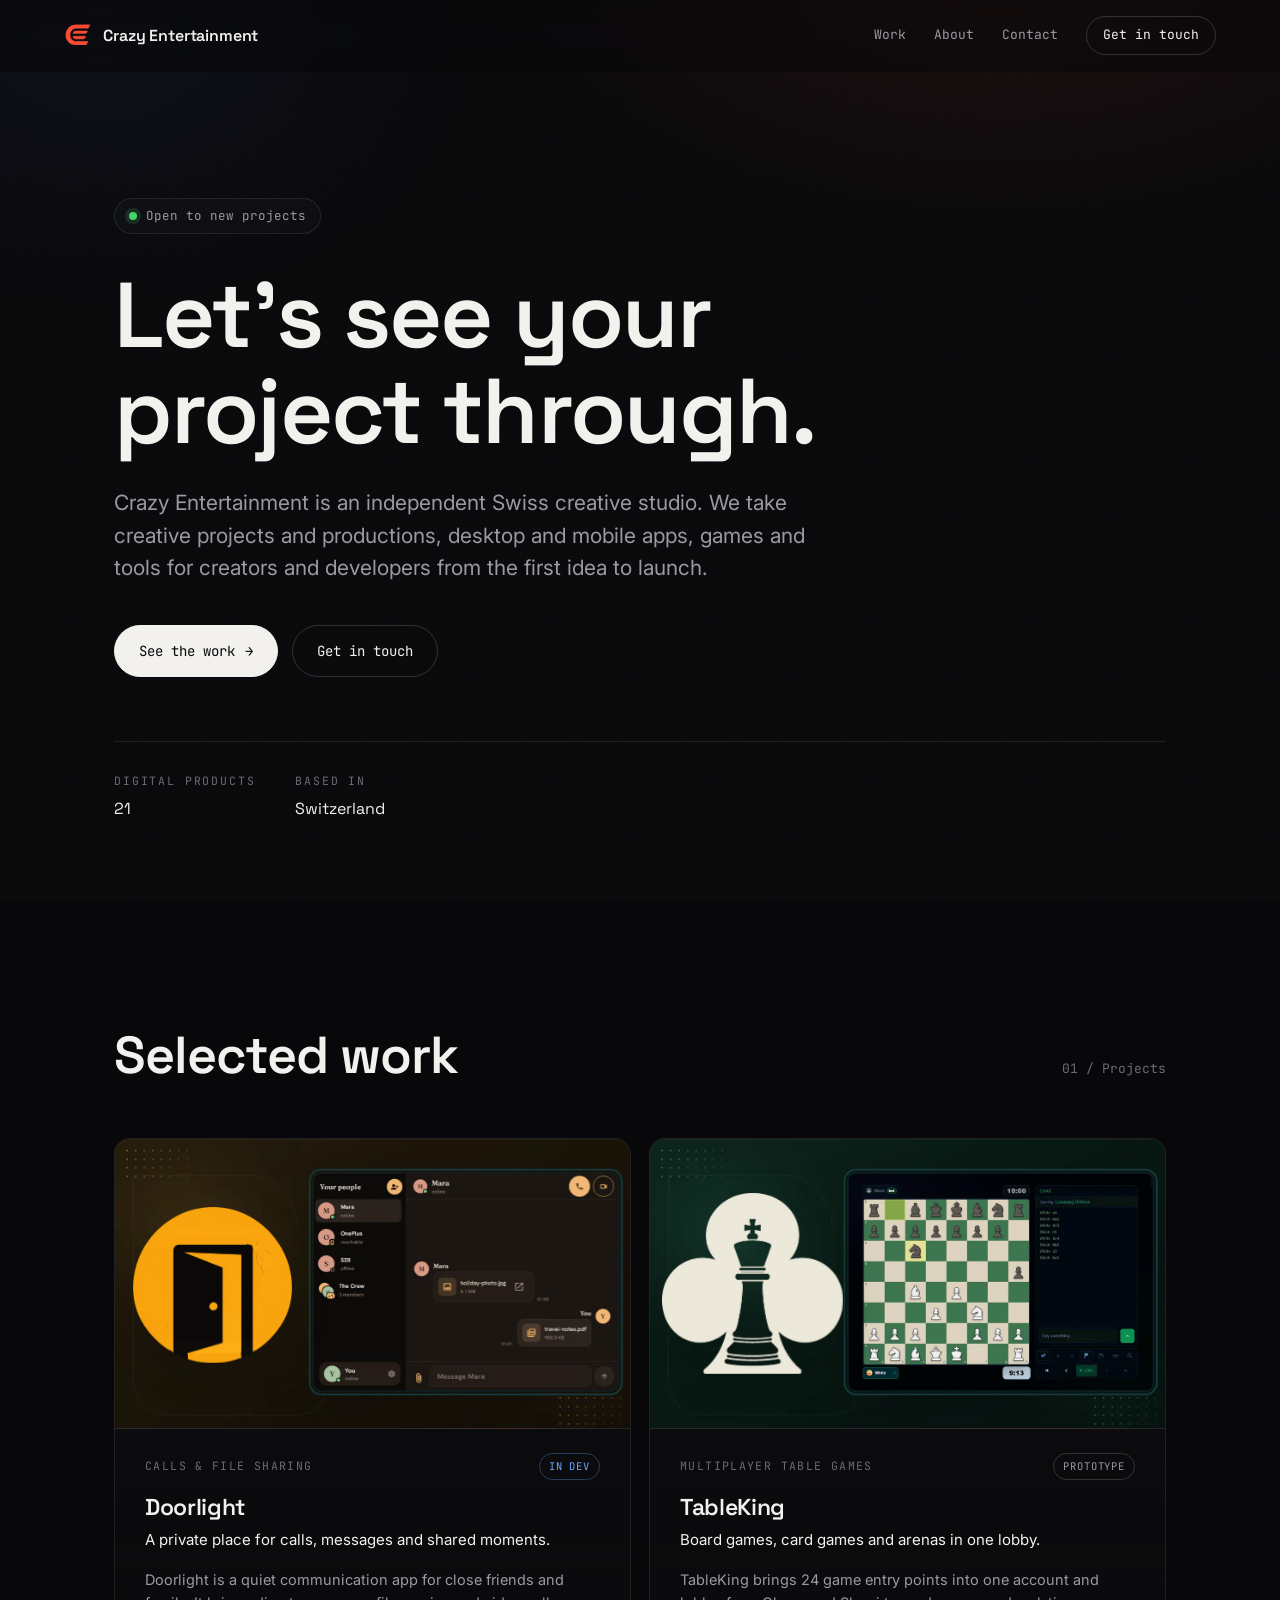
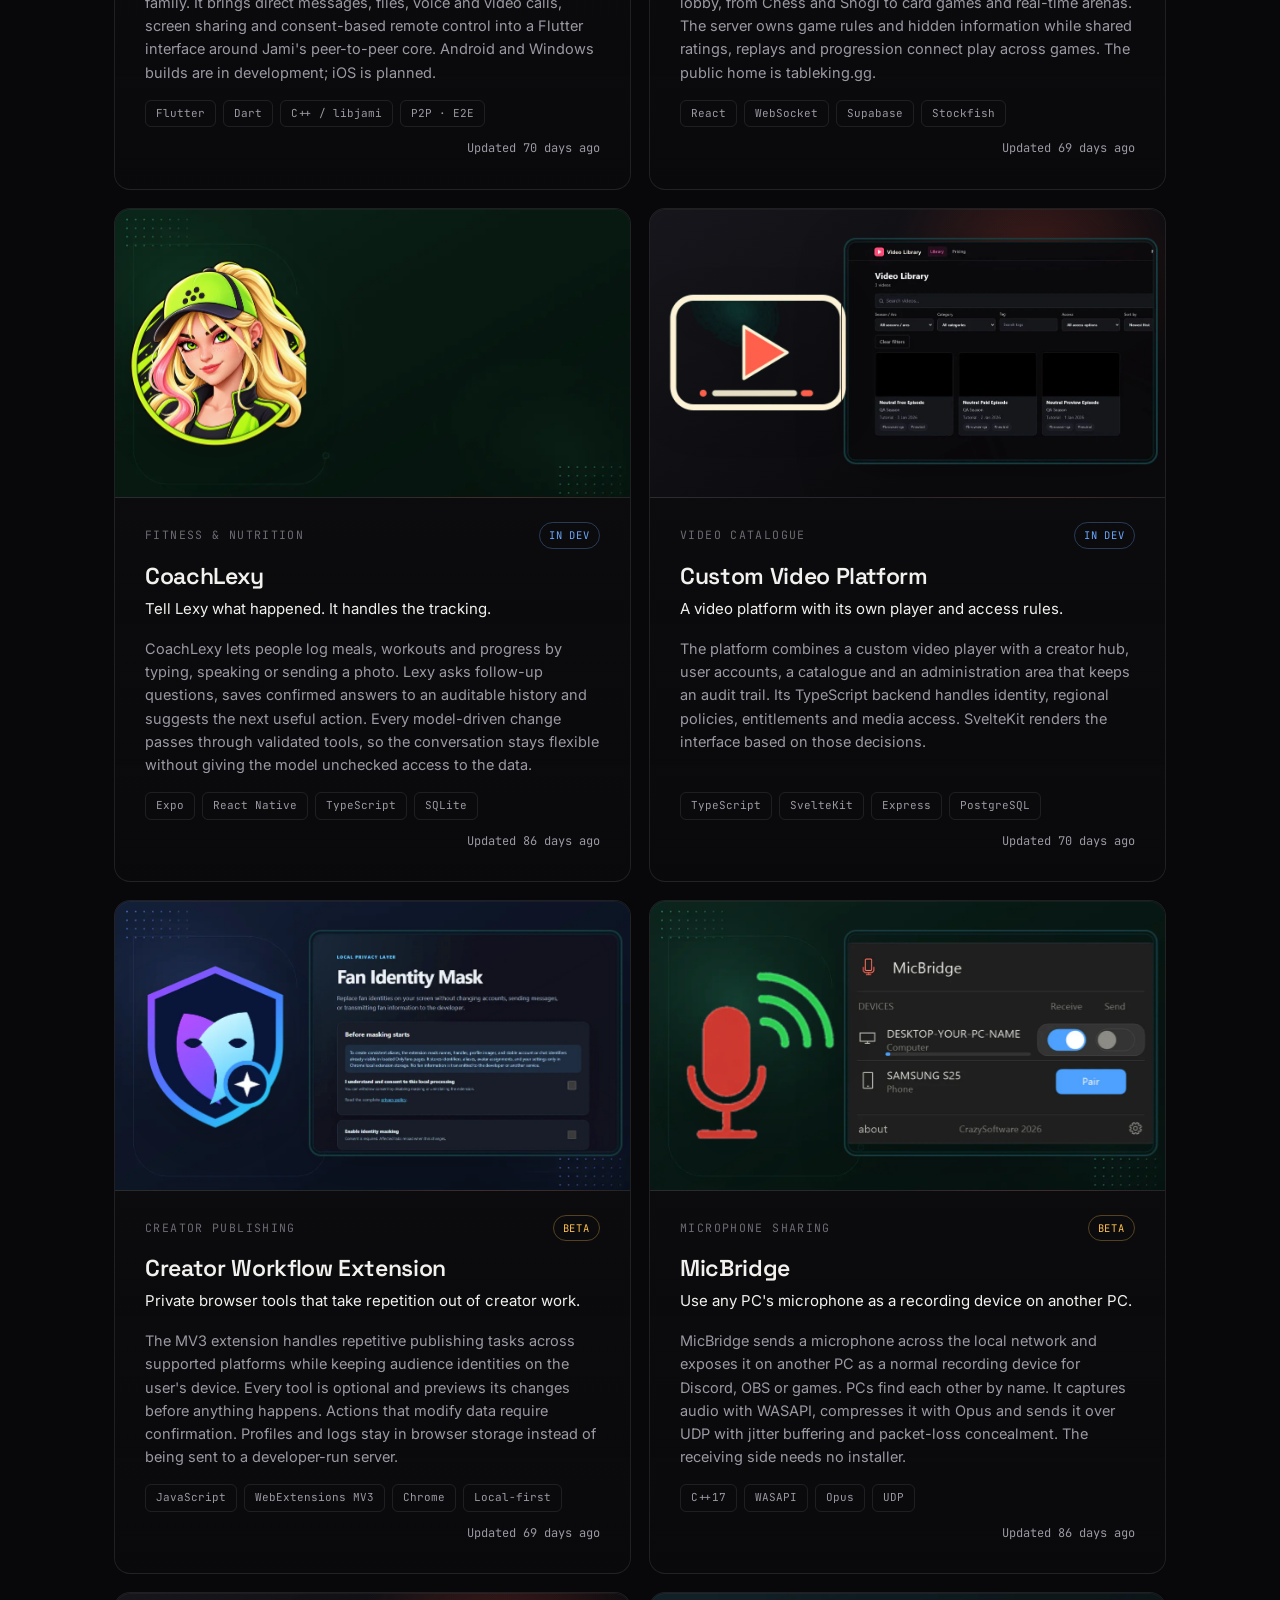
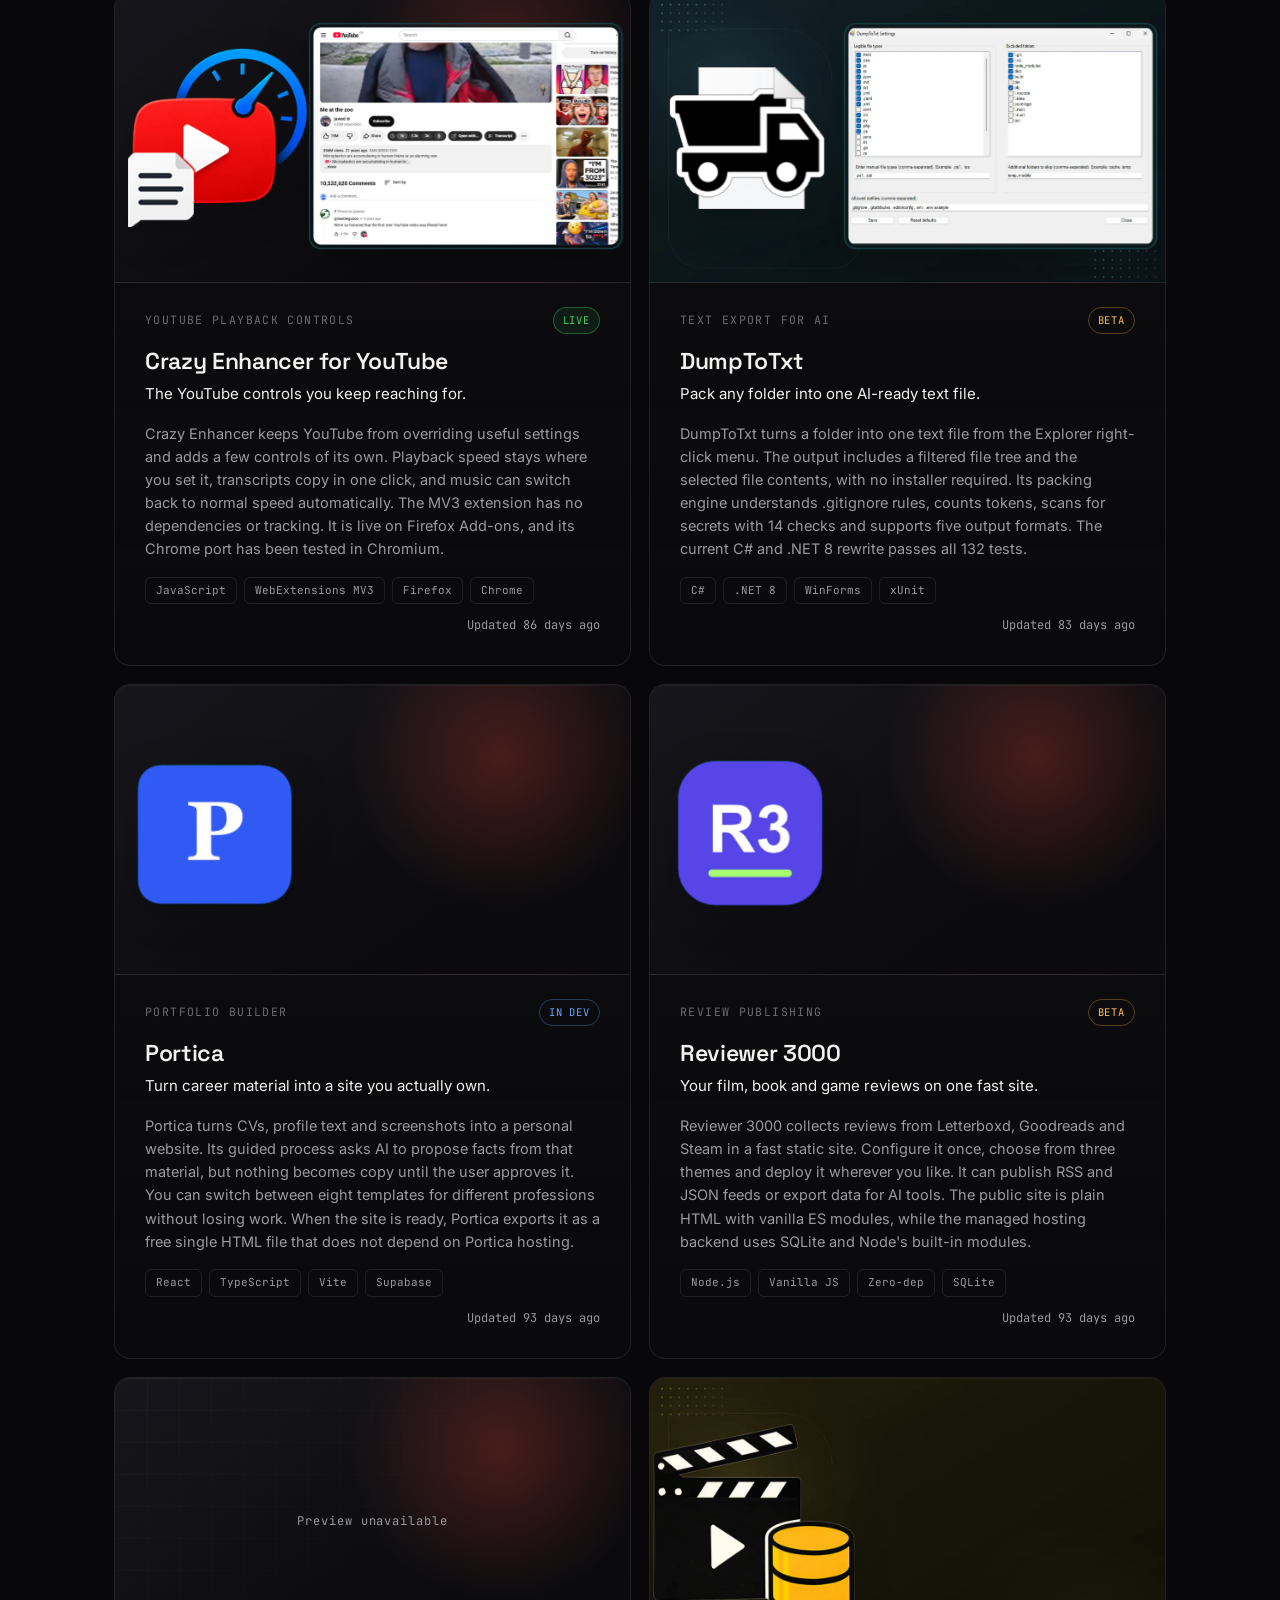
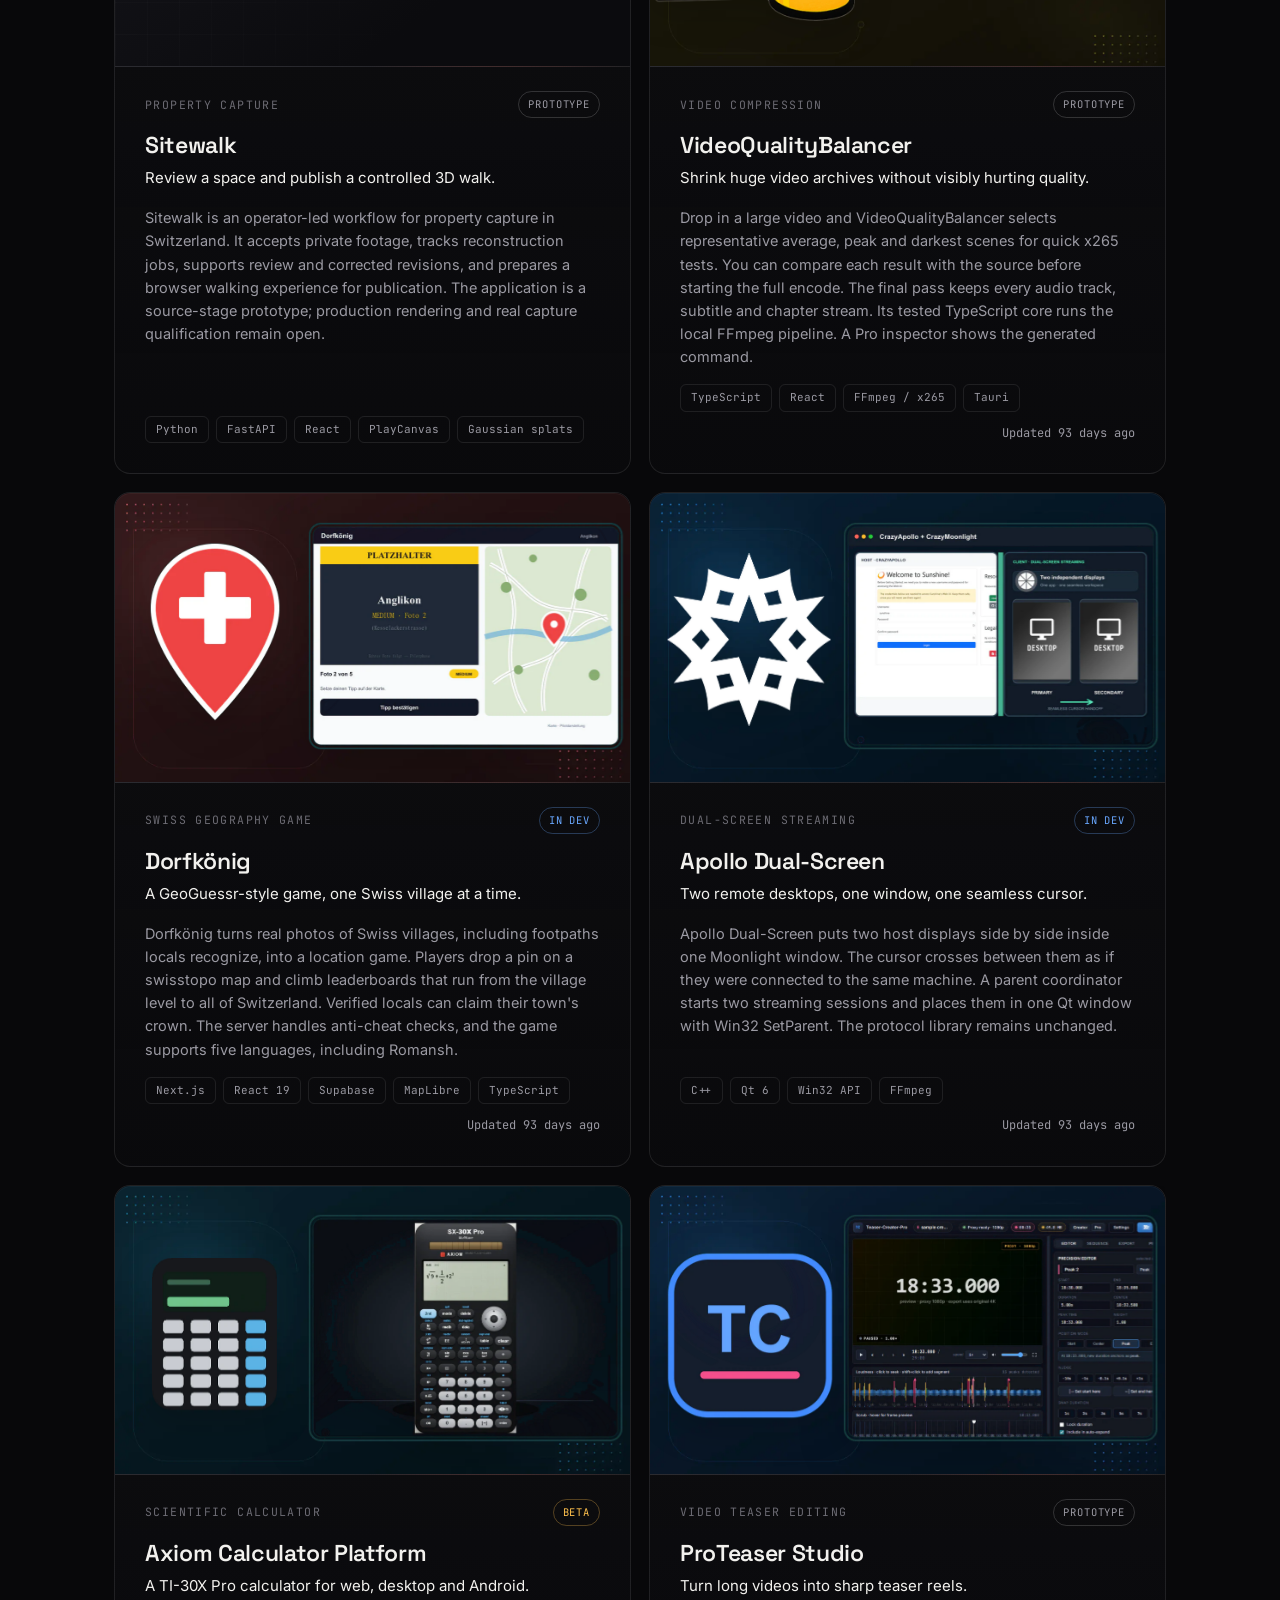
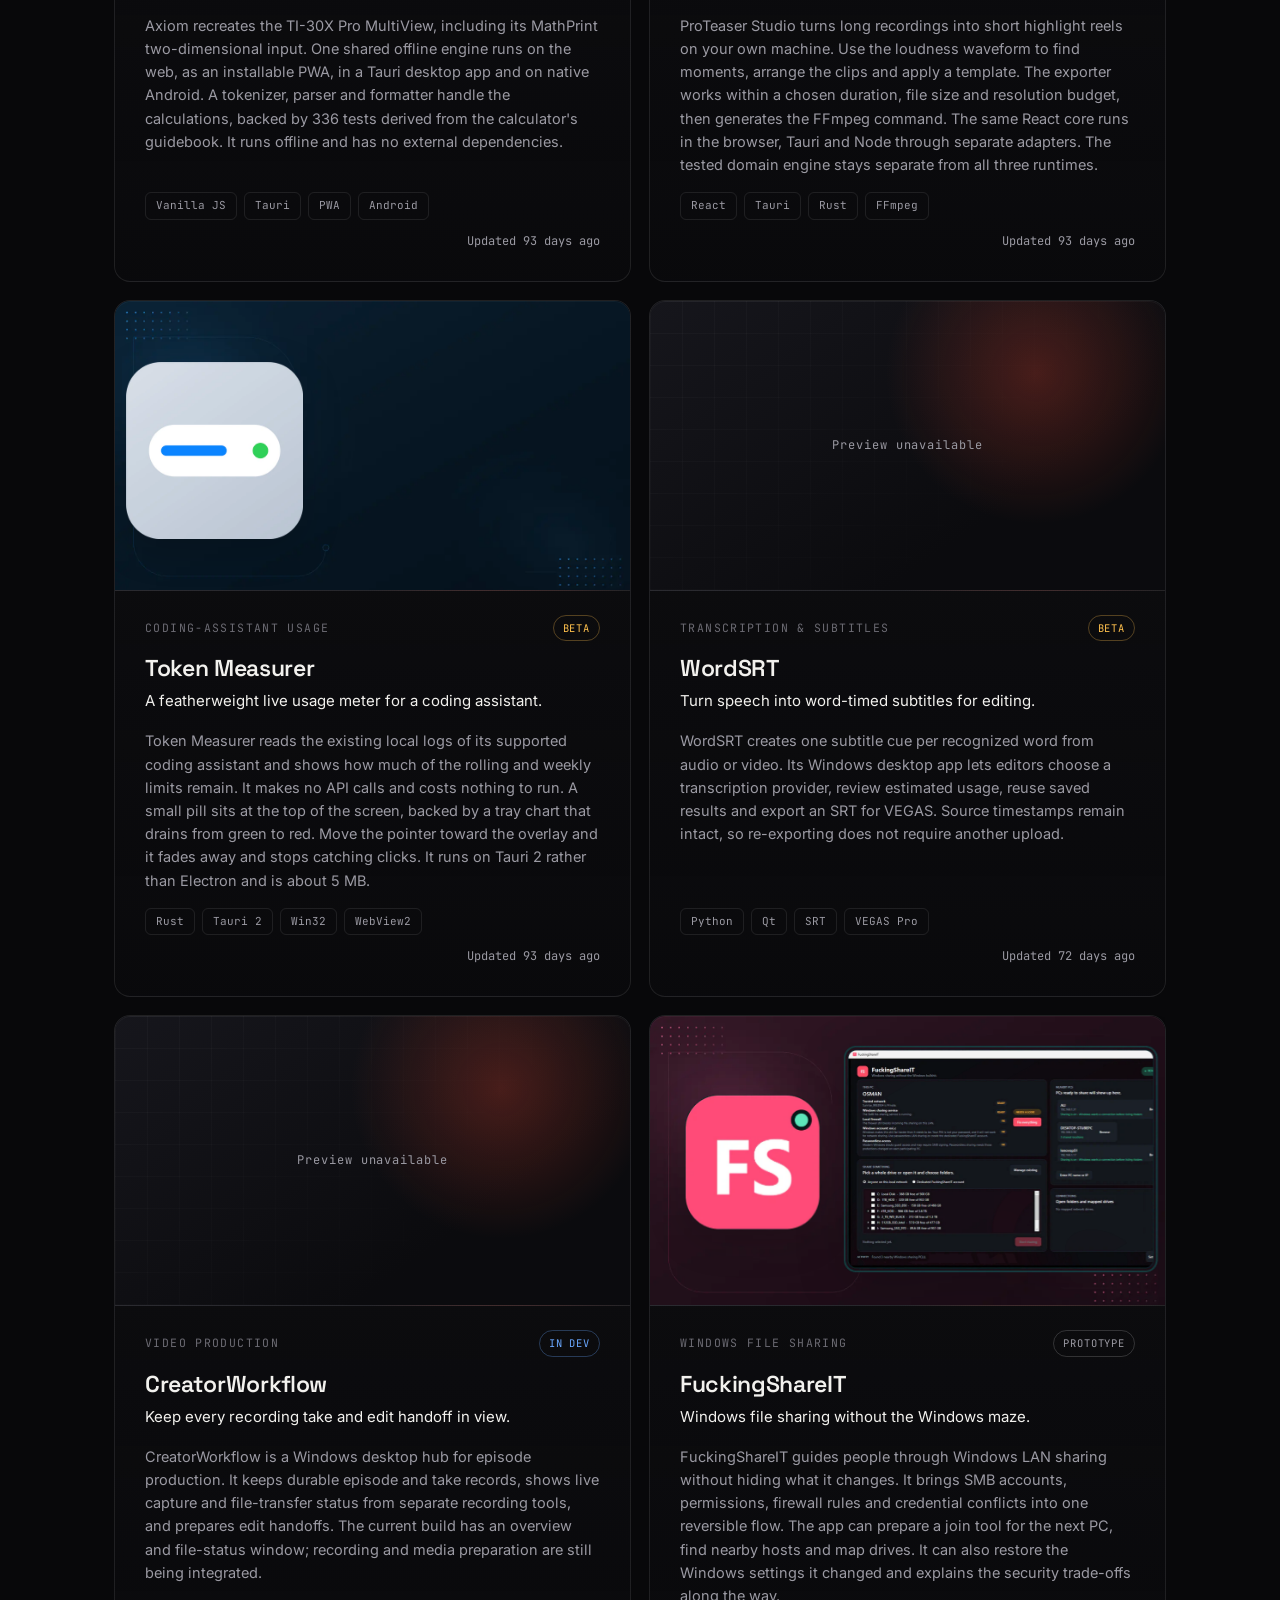
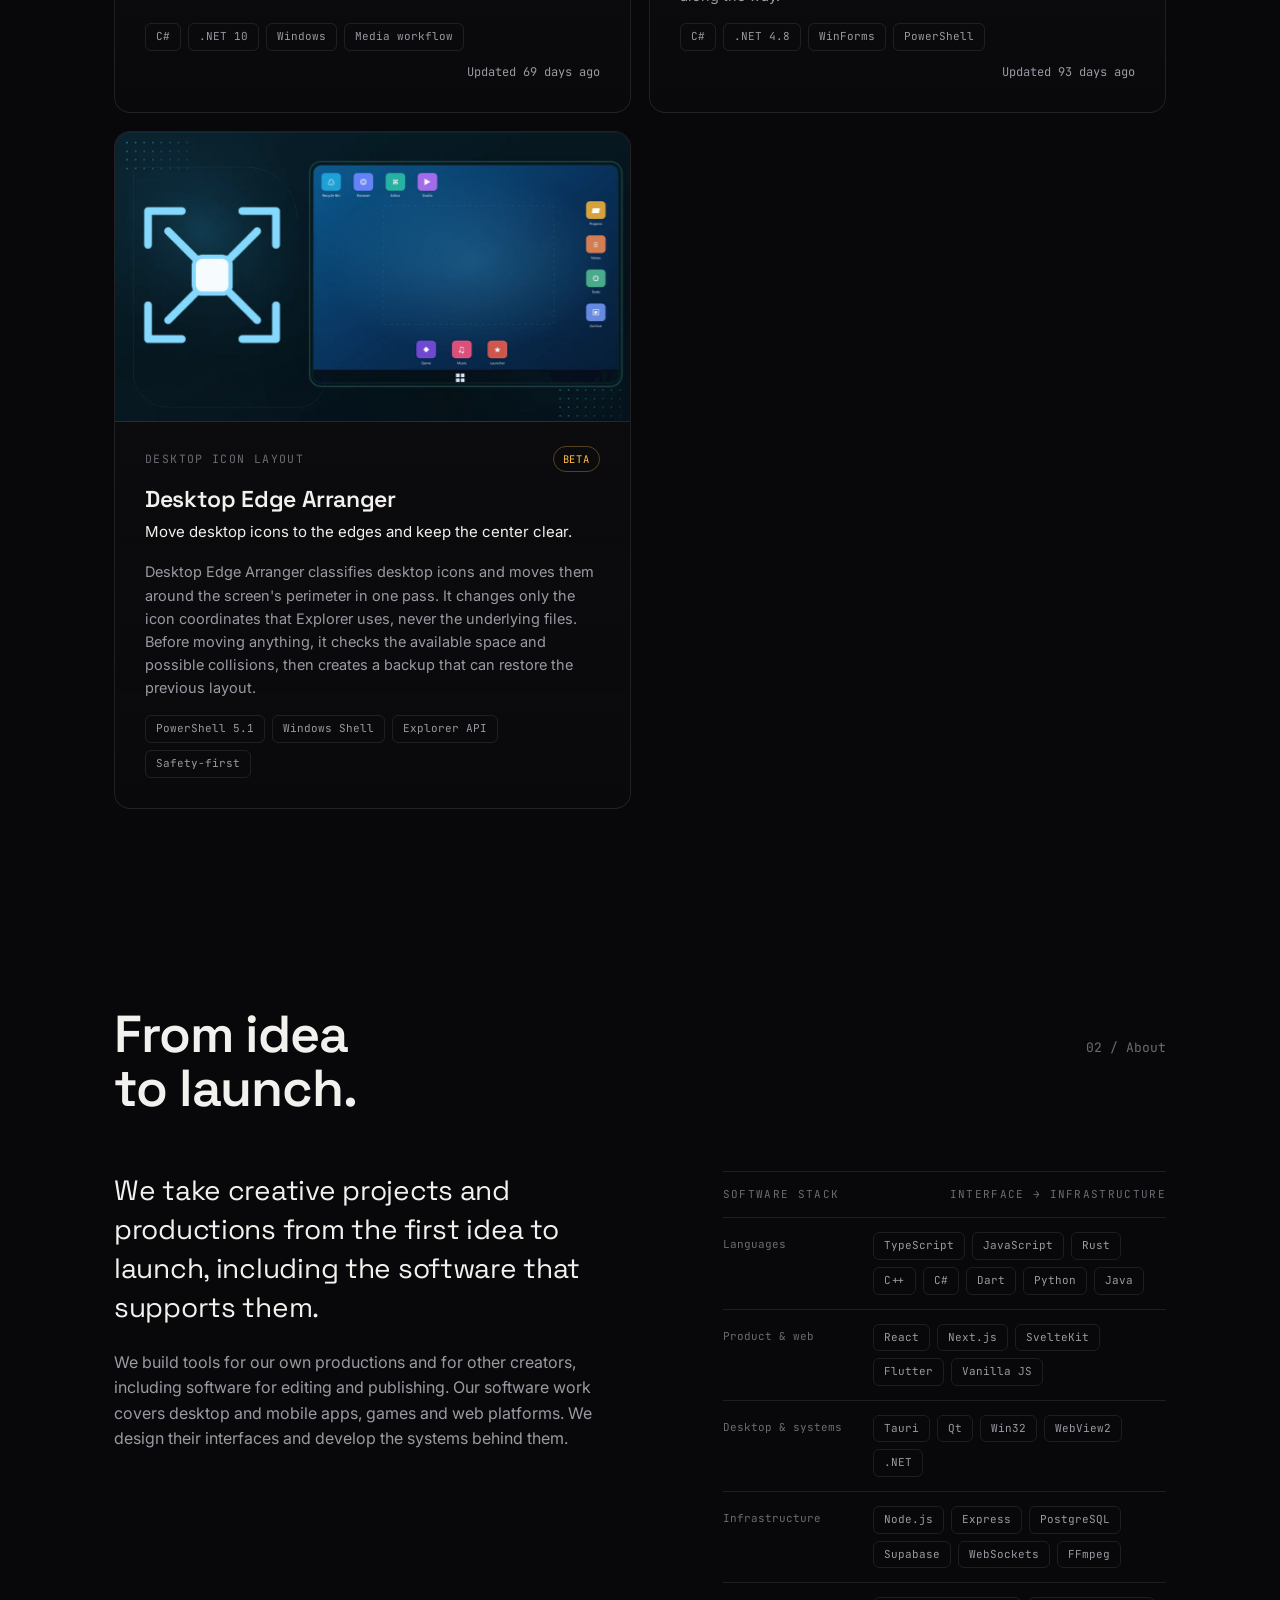
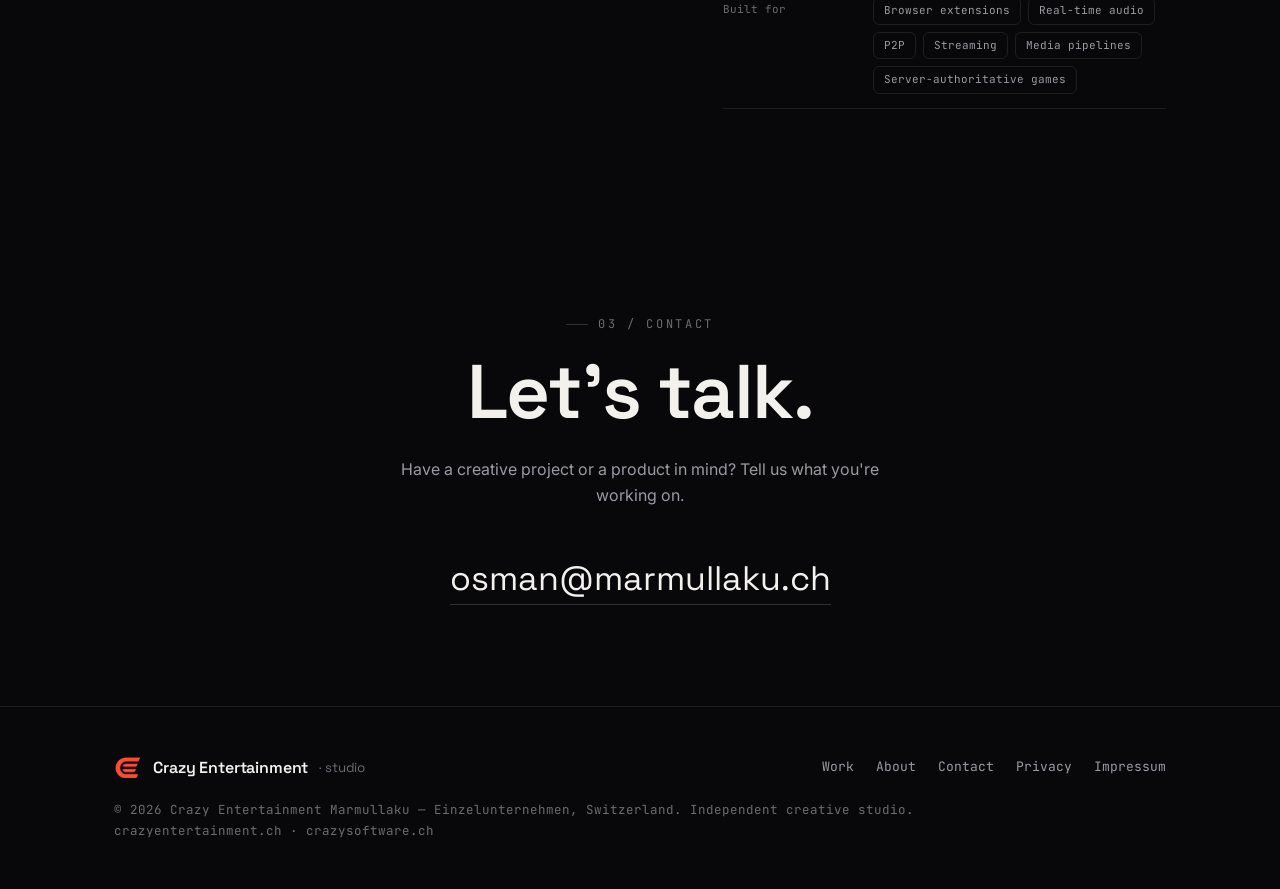
==== commit 42e4c25c: "Apply founder project order and show Git activity dates" ====
--- a/index.html
+++ b/index.html
@@ -59,6 +59,25 @@
       </div>
       <div class="work-grid">
 
+        <article class="card reveal" data-demo-gif="assets/projects/syb-l/demo.gif">
+          <div class="card-visual" aria-hidden="true">
+            <span class="preview-unavailable">Preview unavailable</span>
+            <template class="project-media" data-images="ready" data-demo="ready">
+              <div class="project-thumbnail" style="--icon-x:3.417%;--icon-y:23.259%;--icon-w:30.833%;--ui-x:37.333%;--ui-y:9.481%;--ui-w:61.5%">
+              <img class="thumbnail-layer thumbnail-layer--background" src="assets/projects/syb-l/background.webp" alt="" width="1200" height="675" decoding="async" />
+              <img class="thumbnail-layer thumbnail-layer--icon" src="assets/projects/syb-l/icon.webp" alt="" width="370" height="363" decoding="async" />
+              <img class="thumbnail-layer thumbnail-layer--ui" src="assets/projects/syb-l/ui.webp" alt="" width="738" height="536" decoding="async" />
+            </div>
+            </template>
+          </div>
+          <div class="card-top"><span class="card-cat">Calls &amp; file sharing</span><span class="badge dev">In dev</span></div>
+          <h3>Doorlight</h3>
+          <p class="tagline">A private place for calls, messages and shared moments.</p>
+          <p>Doorlight is a quiet communication app for close friends and family. It brings direct messages, files, voice and video calls, screen sharing and consent-based remote control into a Flutter interface around Jami's peer-to-peer core. Android and Windows builds are in development; iOS is planned.</p>
+          <div class="chips"><span class="chip">Flutter</span><span class="chip">Dart</span><span class="chip">C++ / libjami</span><span class="chip">P2P · E2E</span></div>
+          <time class="card-updated" datetime="2026-09-27T15:48:54+02:00">Updated Sep 27, 2026</time>
+        </article>
+
         <article class="card reveal" data-demo-gif="assets/projects/tableverse/demo.gif" data-demo-url="https://tableking.gg/" data-demo-link="https://tableking.gg/">
           <div class="card-visual" aria-hidden="true">
             <span class="preview-unavailable">Preview unavailable</span>
@@ -75,6 +94,26 @@
           <p class="tagline">Board games, card games and arenas in one lobby.</p>
           <p>TableKing brings 24 game entry points into one account and lobby, from Chess and Shogi to card games and real-time arenas. The server owns game rules and hidden information while shared ratings, replays and progression connect play across games. The public home is tableking.gg.</p>
           <div class="chips"><span class="chip">React</span><span class="chip">WebSocket</span><span class="chip">Supabase</span><span class="chip">Stockfish</span></div>
+          <time class="card-updated" datetime="2026-09-28T13:28:30+02:00">Updated Sep 28, 2026</time>
+        </article>
+
+        <article class="card reveal" data-demo-gif="assets/projects/coachlexy/demo.gif">
+          <div class="card-visual" aria-hidden="true">
+            <span class="preview-unavailable">Preview unavailable</span>
+            <template class="project-media" data-images="ready" data-demo="ready">
+              <div class="project-thumbnail" style="--icon-x:2.583%;--icon-y:17.333%;--icon-w:34.75%;--ui-x:37.167%;--ui-y:9.481%;--ui-w:61.75%">
+              <img class="thumbnail-layer thumbnail-layer--background" src="assets/projects/coachlexy/background.webp" alt="" width="1200" height="675" loading="lazy" decoding="async" />
+              <img class="thumbnail-layer thumbnail-layer--icon" src="assets/projects/coachlexy/icon.webp" alt="" width="417" height="441" loading="lazy" decoding="async" />
+              <img class="thumbnail-layer thumbnail-layer--ui" src="assets/projects/coachlexy/ui.webp" alt="" width="741" height="536" loading="lazy" decoding="async" />
+            </div>
+            </template>
+          </div>
+          <div class="card-top"><span class="card-cat">Fitness &amp; nutrition</span><span class="badge dev">In dev</span></div>
+          <h3>CoachLexy</h3>
+          <p class="tagline">Tell Lexy what happened. It handles the tracking.</p>
+          <p>CoachLexy lets people log meals, workouts and progress by typing, speaking or sending a photo. Lexy asks follow-up questions, saves confirmed answers to an auditable history and suggests the next useful action. Every model-driven change passes through validated tools, so the conversation stays flexible without giving the model unchecked access to the data.</p>
+          <div class="chips"><span class="chip">Expo</span><span class="chip">React Native</span><span class="chip">TypeScript</span><span class="chip">SQLite</span></div>
+          <time class="card-updated" datetime="2026-09-11T14:30:51+02:00">Updated Sep 11, 2026</time>
         </article>
 
         <article class="card reveal" data-demo-gif="assets/projects/custom-video-platform/demo.gif">
@@ -82,9 +121,9 @@
             <span class="preview-unavailable">Preview unavailable</span>
             <template class="project-media" data-images="ready" data-demo="ready">
               <div class="project-thumbnail" style="--icon-x:3.5%;--icon-y:29.333%;--icon-w:33.833%;--ui-x:37.167%;--ui-y:9.481%;--ui-w:61.667%">
-              <img class="thumbnail-layer thumbnail-layer--background" src="assets/projects/custom-video-platform/background.webp" alt="" width="1200" height="675" decoding="async" />
-              <img class="thumbnail-layer thumbnail-layer--icon" src="assets/projects/custom-video-platform/icon.webp" alt="" width="406" height="278" decoding="async" />
-              <img class="thumbnail-layer thumbnail-layer--ui" src="assets/projects/custom-video-platform/ui.webp" alt="" width="740" height="536" decoding="async" />
+              <img class="thumbnail-layer thumbnail-layer--background" src="assets/projects/custom-video-platform/background.webp" alt="" width="1200" height="675" loading="lazy" decoding="async" />
+              <img class="thumbnail-layer thumbnail-layer--icon" src="assets/projects/custom-video-platform/icon.webp" alt="" width="406" height="278" loading="lazy" decoding="async" />
+              <img class="thumbnail-layer thumbnail-layer--ui" src="assets/projects/custom-video-platform/ui.webp" alt="" width="740" height="536" loading="lazy" decoding="async" />
             </div>
             </template>
           </div>
@@ -93,24 +132,7 @@
           <p class="tagline">A video platform with its own player and access rules.</p>
           <p>The platform combines a custom video player with a creator hub, user accounts, a catalogue and an administration area that keeps an audit trail. Its TypeScript backend handles identity, regional policies, entitlements and media access. SvelteKit renders the interface based on those decisions.</p>
           <div class="chips"><span class="chip">TypeScript</span><span class="chip">SvelteKit</span><span class="chip">Express</span><span class="chip">PostgreSQL</span></div>
-        </article>
-
-        <article class="card reveal" data-demo-gif="assets/projects/coachlexy/demo.gif">
-          <div class="card-visual" aria-hidden="true">
-            <span class="preview-unavailable">Preview unavailable</span>
-            <template class="project-media" data-images="ready" data-demo="ready">
-              <div class="project-thumbnail" style="--icon-x:2.583%;--icon-y:17.333%;--icon-w:34.75%;--ui-x:37.167%;--ui-y:9.481%;--ui-w:61.75%">
-              <img class="thumbnail-layer thumbnail-layer--background" src="assets/projects/coachlexy/background.webp" alt="" width="1200" height="675" loading="lazy" decoding="async" />
-              <img class="thumbnail-layer thumbnail-layer--icon" src="assets/projects/coachlexy/icon.webp" alt="" width="417" height="441" loading="lazy" decoding="async" />
-              <img class="thumbnail-layer thumbnail-layer--ui" src="assets/projects/coachlexy/ui.webp" alt="" width="741" height="536" loading="lazy" decoding="async" />
-            </div>
-            </template>
-          </div>
-          <div class="card-top"><span class="card-cat">Fitness &amp; nutrition</span><span class="badge dev">In dev</span></div>
-          <h3>CoachLexy</h3>
-          <p class="tagline">Tell Lexy what happened. It handles the tracking.</p>
-          <p>CoachLexy lets people log meals, workouts and progress by typing, speaking or sending a photo. Lexy asks follow-up questions, saves confirmed answers to an auditable history and suggests the next useful action. Every model-driven change passes through validated tools, so the conversation stays flexible without giving the model unchecked access to the data.</p>
-          <div class="chips"><span class="chip">Expo</span><span class="chip">React Native</span><span class="chip">TypeScript</span><span class="chip">SQLite</span></div>
+          <time class="card-updated" datetime="2026-09-28T00:32:55+02:00">Updated Sep 28, 2026</time>
         </article>
 
         <article class="card reveal" data-demo-gif="assets/projects/creator-workflow-extension/demo.gif">
@@ -129,24 +151,64 @@
           <p class="tagline">Private browser tools that take repetition out of creator work.</p>
           <p>The MV3 extension handles repetitive publishing tasks across supported platforms while keeping audience identities on the user's device. Every tool is optional and previews its changes before anything happens. Actions that modify data require confirmation. Profiles and logs stay in browser storage instead of being sent to a developer-run server.</p>
           <div class="chips"><span class="chip">JavaScript</span><span class="chip">WebExtensions MV3</span><span class="chip">Chrome</span><span class="chip">Local-first</span></div>
-        </article>
-
-        <article class="card reveal" data-demo-gif="assets/projects/syb-l/demo.gif">
-          <div class="card-visual" aria-hidden="true">
-            <span class="preview-unavailable">Preview unavailable</span>
-            <template class="project-media" data-images="ready" data-demo="ready">
-              <div class="project-thumbnail" style="--icon-x:3.417%;--icon-y:23.259%;--icon-w:30.833%;--ui-x:37.333%;--ui-y:9.481%;--ui-w:61.5%">
-              <img class="thumbnail-layer thumbnail-layer--background" src="assets/projects/syb-l/background.webp" alt="" width="1200" height="675" loading="lazy" decoding="async" />
-              <img class="thumbnail-layer thumbnail-layer--icon" src="assets/projects/syb-l/icon.webp" alt="" width="370" height="363" loading="lazy" decoding="async" />
-              <img class="thumbnail-layer thumbnail-layer--ui" src="assets/projects/syb-l/ui.webp" alt="" width="738" height="536" loading="lazy" decoding="async" />
-            </div>
-            </template>
-          </div>
-          <div class="card-top"><span class="card-cat">Calls &amp; file sharing</span><span class="badge dev">In dev</span></div>
-          <h3>Doorlight</h3>
-          <p class="tagline">A private place for calls, messages and shared moments.</p>
-          <p>Doorlight is a quiet communication app for close friends and family. It brings direct messages, files, voice and video calls, screen sharing and consent-based remote control into a Flutter interface around Jami's peer-to-peer core. Android and Windows builds are in development; iOS is planned.</p>
-          <div class="chips"><span class="chip">Flutter</span><span class="chip">Dart</span><span class="chip">C++ / libjami</span><span class="chip">P2P · E2E</span></div>
+          <time class="card-updated" datetime="2026-09-28T17:45:11+02:00">Updated Sep 28, 2026</time>
+        </article>
+
+        <article class="card reveal" data-demo-gif="assets/projects/micbridge/demo.gif">
+          <div class="card-visual" aria-hidden="true">
+            <span class="preview-unavailable">Preview unavailable</span>
+            <template class="project-media" data-images="ready" data-demo="ready">
+              <div class="project-thumbnail" style="--icon-x:6.833%;--icon-y:23.852%;--icon-w:29.25%;--ui-x:37.333%;--ui-y:9.481%;--ui-w:61.5%">
+              <img class="thumbnail-layer thumbnail-layer--background" src="assets/projects/micbridge/background.webp" alt="" width="1200" height="675" loading="lazy" decoding="async" />
+              <img class="thumbnail-layer thumbnail-layer--icon" src="assets/projects/micbridge/icon.webp" alt="" width="351" height="398" loading="lazy" decoding="async" />
+              <img class="thumbnail-layer thumbnail-layer--ui" src="assets/projects/micbridge/ui.webp" alt="" width="738" height="536" loading="lazy" decoding="async" />
+            </div>
+            </template>
+          </div>
+          <div class="card-top"><span class="card-cat">Microphone sharing</span><span class="badge beta">Beta</span></div>
+          <h3>MicBridge</h3>
+          <p class="tagline">Use any PC's microphone as a recording device on another PC.</p>
+          <p>MicBridge sends a microphone across the local network and exposes it on another PC as a normal recording device for Discord, OBS or games. PCs find each other by name. It captures audio with WASAPI, compresses it with Opus and sends it over UDP with jitter buffering and packet-loss concealment. The receiving side needs no installer.</p>
+          <div class="chips"><span class="chip">C++17</span><span class="chip">WASAPI</span><span class="chip">Opus</span><span class="chip">UDP</span></div>
+          <time class="card-updated" datetime="2026-09-11T22:38:58Z">Updated Sep 11, 2026</time>
+        </article>
+
+        <article class="card reveal" data-demo-gif="assets/projects/crazy-enhancer-youtube/demo.gif">
+          <div class="card-visual" aria-hidden="true">
+            <span class="preview-unavailable">Preview unavailable</span>
+            <template class="project-media" data-images="ready" data-demo="ready">
+              <div class="project-thumbnail" style="--icon-x:2.5%;--icon-y:18.963%;--icon-w:34.75%;--ui-x:37.333%;--ui-y:9.481%;--ui-w:61.5%">
+              <img class="thumbnail-layer thumbnail-layer--background" src="assets/projects/crazy-enhancer-youtube/background.webp" alt="" width="1200" height="675" loading="lazy" decoding="async" />
+              <img class="thumbnail-layer thumbnail-layer--icon" src="assets/projects/crazy-enhancer-youtube/icon.webp" alt="" width="417" height="418" loading="lazy" decoding="async" />
+              <img class="thumbnail-layer thumbnail-layer--ui" src="assets/projects/crazy-enhancer-youtube/ui.webp" alt="" width="738" height="536" loading="lazy" decoding="async" />
+            </div>
+            </template>
+          </div>
+          <div class="card-top"><span class="card-cat">YouTube playback controls</span><span class="badge live">Live</span></div>
+          <h3>Crazy Enhancer for YouTube</h3>
+          <p class="tagline">The YouTube controls you keep reaching for.</p>
+          <p>Crazy Enhancer keeps YouTube from overriding useful settings and adds a few controls of its own. Playback speed stays where you set it, transcripts copy in one click, and music can switch back to normal speed automatically. The MV3 extension has no dependencies or tracking. It is live on Firefox Add-ons, and its Chrome port has been tested in Chromium.</p>
+          <div class="chips"><span class="chip">JavaScript</span><span class="chip">WebExtensions MV3</span><span class="chip">Firefox</span><span class="chip">Chrome</span></div>
+          <time class="card-updated" datetime="2026-09-11T22:51:05Z">Updated Sep 11, 2026</time>
+        </article>
+
+        <article class="card reveal" data-demo-gif="assets/projects/dump-to-txt/demo.gif">
+          <div class="card-visual" aria-hidden="true">
+            <span class="preview-unavailable">Preview unavailable</span>
+            <template class="project-media" data-images="ready" data-demo="ready">
+              <div class="project-thumbnail" style="--icon-x:3.667%;--icon-y:25.481%;--icon-w:30.25%;--ui-x:37.333%;--ui-y:9.481%;--ui-w:61.583%">
+              <img class="thumbnail-layer thumbnail-layer--background" src="assets/projects/dump-to-txt/background.webp" alt="" width="1200" height="675" loading="lazy" decoding="async" />
+              <img class="thumbnail-layer thumbnail-layer--icon" src="assets/projects/dump-to-txt/icon.webp" alt="" width="363" height="332" loading="lazy" decoding="async" />
+              <img class="thumbnail-layer thumbnail-layer--ui" src="assets/projects/dump-to-txt/ui.webp" alt="" width="739" height="536" loading="lazy" decoding="async" />
+            </div>
+            </template>
+          </div>
+          <div class="card-top"><span class="card-cat">Text export for AI</span><span class="badge beta">Beta</span></div>
+          <h3>DumpToTxt</h3>
+          <p class="tagline">Pack any folder into one AI-ready text file.</p>
+          <p>DumpToTxt turns a folder into one text file from the Explorer right-click menu. The output includes a filtered file tree and the selected file contents, with no installer required. Its packing engine understands .gitignore rules, counts tokens, scans for secrets with 14 checks and supports five output formats. The current C# and .NET 8 rewrite passes all 132 tests.</p>
+          <div class="chips"><span class="chip">C#</span><span class="chip">.NET 8</span><span class="chip">WinForms</span><span class="chip">xUnit</span></div>
+          <time class="card-updated" datetime="2026-09-14T21:49:02+02:00">Updated Sep 14, 2026</time>
         </article>
 
         <article class="card reveal" data-demo-gif="assets/projects/portica/demo.gif">
@@ -165,6 +227,7 @@
           <p class="tagline">Turn career material into a site you actually own.</p>
           <p>Portica turns CVs, profile text and screenshots into a personal website. Its guided process asks AI to propose facts from that material, but nothing becomes copy until the user approves it. You can switch between eight templates for different professions without losing work. When the site is ready, Portica exports it as a free single HTML file that does not depend on Portica hosting.</p>
           <div class="chips"><span class="chip">React</span><span class="chip">TypeScript</span><span class="chip">Vite</span><span class="chip">Supabase</span></div>
+          <time class="card-updated" datetime="2026-09-04T10:32:18+02:00">Updated Sep 4, 2026</time>
         </article>
 
         <article class="card reveal" data-demo-gif="assets/projects/reviewer-3000/demo.gif">
@@ -183,6 +246,7 @@
           <p class="tagline">Your film, book and game reviews on one fast site.</p>
           <p>Reviewer 3000 collects reviews from Letterboxd, Goodreads and Steam in a fast static site. Configure it once, choose from three themes and deploy it wherever you like. It can publish RSS and JSON feeds or export data for AI tools. The public site is plain HTML with vanilla ES modules, while the managed hosting backend uses SQLite and Node's built-in modules.</p>
           <div class="chips"><span class="chip">Node.js</span><span class="chip">Vanilla JS</span><span class="chip">Zero-dep</span><span class="chip">SQLite</span></div>
+          <time class="card-updated" datetime="2026-09-04T10:27:31+02:00">Updated Sep 4, 2026</time>
         </article>
 
         <article class="card reveal">
@@ -210,6 +274,7 @@
           <p class="tagline">Shrink huge video archives without visibly hurting quality.</p>
           <p>Drop in a large video and VideoQualityBalancer selects representative average, peak and darkest scenes for quick x265 tests. You can compare each result with the source before starting the full encode. The final pass keeps every audio track, subtitle and chapter stream. Its tested TypeScript core runs the local FFmpeg pipeline. A Pro inspector shows the generated command.</p>
           <div class="chips"><span class="chip">TypeScript</span><span class="chip">React</span><span class="chip">FFmpeg / x265</span><span class="chip">Tauri</span></div>
+          <time class="card-updated" datetime="2026-09-04T10:46:04+02:00">Updated Sep 4, 2026</time>
         </article>
 
         <article class="card reveal" data-demo-gif="assets/projects/dorfkoenig/demo.gif">
@@ -228,6 +293,7 @@
           <p class="tagline">A GeoGuessr-style game, one Swiss village at a time.</p>
           <p>Dorfkönig turns real photos of Swiss villages, including footpaths locals recognize, into a location game. Players drop a pin on a swisstopo map and climb leaderboards that run from the village level to all of Switzerland. Verified locals can claim their town's crown. The server handles anti-cheat checks, and the game supports five languages, including Romansh.</p>
           <div class="chips"><span class="chip">Next.js</span><span class="chip">React 19</span><span class="chip">Supabase</span><span class="chip">MapLibre</span><span class="chip">TypeScript</span></div>
+          <time class="card-updated" datetime="2026-09-04T10:42:11+02:00">Updated Sep 4, 2026</time>
         </article>
 
         <article class="card reveal" data-demo-gif="assets/projects/apollo-dual-screen/demo.gif">
@@ -246,6 +312,7 @@
           <p class="tagline">Two remote desktops, one window, one seamless cursor.</p>
           <p>Apollo Dual-Screen puts two host displays side by side inside one Moonlight window. The cursor crosses between them as if they were connected to the same machine. A parent coordinator starts two streaming sessions and places them in one Qt window with Win32 SetParent. The protocol library remains unchanged.</p>
           <div class="chips"><span class="chip">C++</span><span class="chip">Qt 6</span><span class="chip">Win32 API</span><span class="chip">FFmpeg</span></div>
+          <time class="card-updated" datetime="2026-09-04T10:43:38+02:00">Updated Sep 4, 2026</time>
         </article>
 
         <article class="card reveal" data-demo-gif="assets/projects/axiom-calculator/demo.gif">
@@ -264,24 +331,7 @@
           <p class="tagline">A TI-30X Pro calculator for web, desktop and Android.</p>
           <p>Axiom recreates the TI-30X Pro MultiView, including its MathPrint two-dimensional input. One shared offline engine runs on the web, as an installable PWA, in a Tauri desktop app and on native Android. A tokenizer, parser and formatter handle the calculations, backed by 336 tests derived from the calculator's guidebook. It runs offline and has no external dependencies.</p>
           <div class="chips"><span class="chip">Vanilla JS</span><span class="chip">Tauri</span><span class="chip">PWA</span><span class="chip">Android</span></div>
-        </article>
-
-        <article class="card reveal" data-demo-gif="assets/projects/micbridge/demo.gif">
-          <div class="card-visual" aria-hidden="true">
-            <span class="preview-unavailable">Preview unavailable</span>
-            <template class="project-media" data-images="ready" data-demo="ready">
-              <div class="project-thumbnail" style="--icon-x:6.833%;--icon-y:23.852%;--icon-w:29.25%;--ui-x:37.333%;--ui-y:9.481%;--ui-w:61.5%">
-              <img class="thumbnail-layer thumbnail-layer--background" src="assets/projects/micbridge/background.webp" alt="" width="1200" height="675" loading="lazy" decoding="async" />
-              <img class="thumbnail-layer thumbnail-layer--icon" src="assets/projects/micbridge/icon.webp" alt="" width="351" height="398" loading="lazy" decoding="async" />
-              <img class="thumbnail-layer thumbnail-layer--ui" src="assets/projects/micbridge/ui.webp" alt="" width="738" height="536" loading="lazy" decoding="async" />
-            </div>
-            </template>
-          </div>
-          <div class="card-top"><span class="card-cat">Microphone sharing</span><span class="badge beta">Beta</span></div>
-          <h3>MicBridge</h3>
-          <p class="tagline">Use any PC's microphone as a recording device on another PC.</p>
-          <p>MicBridge sends a microphone across the local network and exposes it on another PC as a normal recording device for Discord, OBS or games. PCs find each other by name. It captures audio with WASAPI, compresses it with Opus and sends it over UDP with jitter buffering and packet-loss concealment. The receiving side needs no installer.</p>
-          <div class="chips"><span class="chip">C++17</span><span class="chip">WASAPI</span><span class="chip">Opus</span><span class="chip">UDP</span></div>
+          <time class="card-updated" datetime="2026-09-04T10:32:21+02:00">Updated Sep 4, 2026</time>
         </article>
 
         <article class="card reveal" data-demo-gif="assets/projects/proteaser-studio/demo.gif">
@@ -300,6 +350,7 @@
           <p class="tagline">Turn long videos into sharp teaser reels.</p>
           <p>ProTeaser Studio turns long recordings into short highlight reels on your own machine. Use the loudness waveform to find moments, arrange the clips and apply a template. The exporter works within a chosen duration, file size and resolution budget, then generates the FFmpeg command. The same React core runs in the browser, Tauri and Node through separate adapters. The tested domain engine stays separate from all three runtimes.</p>
           <div class="chips"><span class="chip">React</span><span class="chip">Tauri</span><span class="chip">Rust</span><span class="chip">FFmpeg</span></div>
+          <time class="card-updated" datetime="2026-09-04T10:43:37+02:00">Updated Sep 4, 2026</time>
         </article>
 
         <article class="card reveal" data-demo-gif="assets/projects/token-measurer/demo.gif">
@@ -318,42 +369,7 @@
           <p class="tagline">A featherweight live usage meter for a coding assistant.</p>
           <p>Token Measurer reads the existing local logs of its supported coding assistant and shows how much of the rolling and weekly limits remain. It makes no API calls and costs nothing to run. A small pill sits at the top of the screen, backed by a tray chart that drains from green to red. Move the pointer toward the overlay and it fades away and stops catching clicks. It runs on Tauri 2 rather than Electron and is about 5 MB.</p>
           <div class="chips"><span class="chip">Rust</span><span class="chip">Tauri 2</span><span class="chip">Win32</span><span class="chip">WebView2</span></div>
-        </article>
-
-        <article class="card reveal" data-demo-gif="assets/projects/crazy-enhancer-youtube/demo.gif">
-          <div class="card-visual" aria-hidden="true">
-            <span class="preview-unavailable">Preview unavailable</span>
-            <template class="project-media" data-images="ready" data-demo="ready">
-              <div class="project-thumbnail" style="--icon-x:2.5%;--icon-y:18.963%;--icon-w:34.75%;--ui-x:37.333%;--ui-y:9.481%;--ui-w:61.5%">
-              <img class="thumbnail-layer thumbnail-layer--background" src="assets/projects/crazy-enhancer-youtube/background.webp" alt="" width="1200" height="675" loading="lazy" decoding="async" />
-              <img class="thumbnail-layer thumbnail-layer--icon" src="assets/projects/crazy-enhancer-youtube/icon.webp" alt="" width="417" height="418" loading="lazy" decoding="async" />
-              <img class="thumbnail-layer thumbnail-layer--ui" src="assets/projects/crazy-enhancer-youtube/ui.webp" alt="" width="738" height="536" loading="lazy" decoding="async" />
-            </div>
-            </template>
-          </div>
-          <div class="card-top"><span class="card-cat">YouTube playback controls</span><span class="badge live">Live</span></div>
-          <h3>Crazy Enhancer for YouTube</h3>
-          <p class="tagline">The YouTube controls you keep reaching for.</p>
-          <p>Crazy Enhancer keeps YouTube from overriding useful settings and adds a few controls of its own. Playback speed stays where you set it, transcripts copy in one click, and music can switch back to normal speed automatically. The MV3 extension has no dependencies or tracking. It is live on Firefox Add-ons, and its Chrome port has been tested in Chromium.</p>
-          <div class="chips"><span class="chip">JavaScript</span><span class="chip">WebExtensions MV3</span><span class="chip">Firefox</span><span class="chip">Chrome</span></div>
-        </article>
-
-        <article class="card reveal" data-demo-gif="assets/projects/dump-to-txt/demo.gif">
-          <div class="card-visual" aria-hidden="true">
-            <span class="preview-unavailable">Preview unavailable</span>
-            <template class="project-media" data-images="ready" data-demo="ready">
-              <div class="project-thumbnail" style="--icon-x:3.667%;--icon-y:25.481%;--icon-w:30.25%;--ui-x:37.333%;--ui-y:9.481%;--ui-w:61.583%">
-              <img class="thumbnail-layer thumbnail-layer--background" src="assets/projects/dump-to-txt/background.webp" alt="" width="1200" height="675" loading="lazy" decoding="async" />
-              <img class="thumbnail-layer thumbnail-layer--icon" src="assets/projects/dump-to-txt/icon.webp" alt="" width="363" height="332" loading="lazy" decoding="async" />
-              <img class="thumbnail-layer thumbnail-layer--ui" src="assets/projects/dump-to-txt/ui.webp" alt="" width="739" height="536" loading="lazy" decoding="async" />
-            </div>
-            </template>
-          </div>
-          <div class="card-top"><span class="card-cat">Text export for AI</span><span class="badge beta">Beta</span></div>
-          <h3>DumpToTxt</h3>
-          <p class="tagline">Pack any folder into one AI-ready text file.</p>
-          <p>DumpToTxt turns a folder into one text file from the Explorer right-click menu. The output includes a filtered file tree and the selected file contents, with no installer required. Its packing engine understands .gitignore rules, counts tokens, scans for secrets with 14 checks and supports five output formats. The current C# and .NET 8 rewrite passes all 132 tests.</p>
-          <div class="chips"><span class="chip">C#</span><span class="chip">.NET 8</span><span class="chip">WinForms</span><span class="chip">xUnit</span></div>
+          <time class="card-updated" datetime="2026-09-04T10:28:04+02:00">Updated Sep 4, 2026</time>
         </article>
 
         <article class="card reveal">
@@ -363,6 +379,7 @@
           <p class="tagline">Turn speech into word-timed subtitles for editing.</p>
           <p>WordSRT creates one subtitle cue per recognized word from audio or video. Its Windows desktop app lets editors choose a transcription provider, review estimated usage, reuse saved results and export an SRT for VEGAS. Source timestamps remain intact, so re-exporting does not require another upload.</p>
           <div class="chips"><span class="chip">Python</span><span class="chip">Qt</span><span class="chip">SRT</span><span class="chip">VEGAS Pro</span></div>
+          <time class="card-updated" datetime="2026-09-25T10:58:56+02:00">Updated Sep 25, 2026</time>
         </article>
 
         <article class="card reveal">
@@ -372,6 +389,7 @@
           <p class="tagline">Keep every recording take and edit handoff in view.</p>
           <p>CreatorWorkflow is a Windows desktop hub for episode production. It keeps durable episode and take records, shows live capture and file-transfer status from separate recording tools, and prepares edit handoffs. The current build has an overview and file-status window; recording and media preparation are still being integrated.</p>
           <div class="chips"><span class="chip">C#</span><span class="chip">.NET 10</span><span class="chip">Windows</span><span class="chip">Media workflow</span></div>
+          <time class="card-updated" datetime="2026-09-28T17:55:52+02:00">Updated Sep 28, 2026</time>
         </article>
 
         <article class="card reveal" data-demo-gif="assets/projects/fuckingshareit/demo.gif">
@@ -390,6 +408,7 @@
           <p class="tagline">Windows file sharing without the Windows maze.</p>
           <p>FuckingShareIT guides people through Windows LAN sharing without hiding what it changes. It brings SMB accounts, permissions, firewall rules and credential conflicts into one reversible flow. The app can prepare a join tool for the next PC, find nearby hosts and map drives. It can also restore the Windows settings it changed and explains the security trade-offs along the way.</p>
           <div class="chips"><span class="chip">C#</span><span class="chip">.NET 4.8</span><span class="chip">WinForms</span><span class="chip">PowerShell</span></div>
+          <time class="card-updated" datetime="2026-09-04T11:10:16+02:00">Updated Sep 4, 2026</time>
         </article>
 
         <article class="card reveal" data-demo-gif="assets/projects/desktop-edge-arranger/demo.gif">
--- a/style.css
+++ b/style.css
@@ -192,6 +192,7 @@
 .card p { color: var(--fg-mut); font-size: 14.5px; line-height: 1.6; }
 .chips { display: flex; flex-wrap: wrap; gap: 7px; margin-top: auto; }
 .chip { font-family: var(--font-mono); font-size: 11px; color: var(--fg-mut); padding: 4px 10px; border: 1px solid var(--line); border-radius: 6px; }
+.card-updated { align-self: flex-end; margin-top: -4px; color: var(--fg-mut); font-family: var(--font-mono); font-size: 12px; }
 
 /* ---------- project dialog ---------- */
 .card[role="button"] { cursor: pointer; }
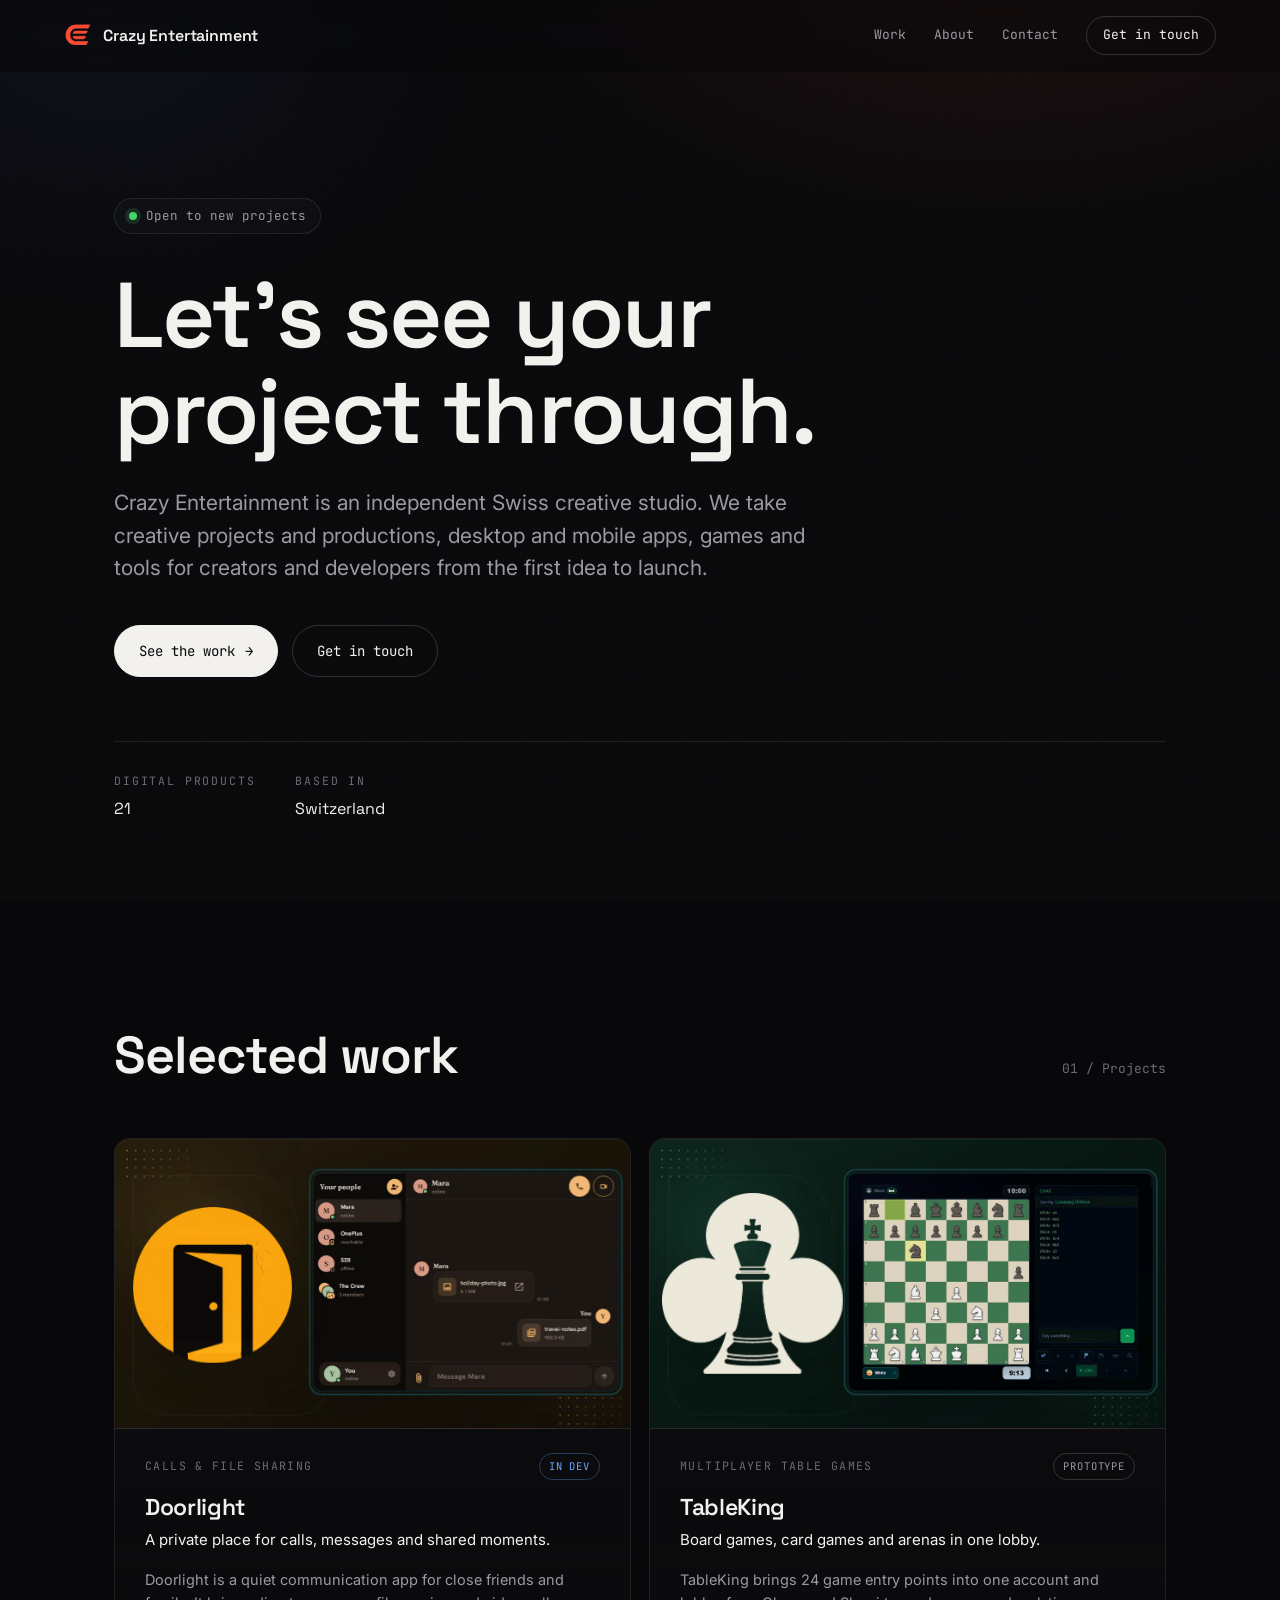
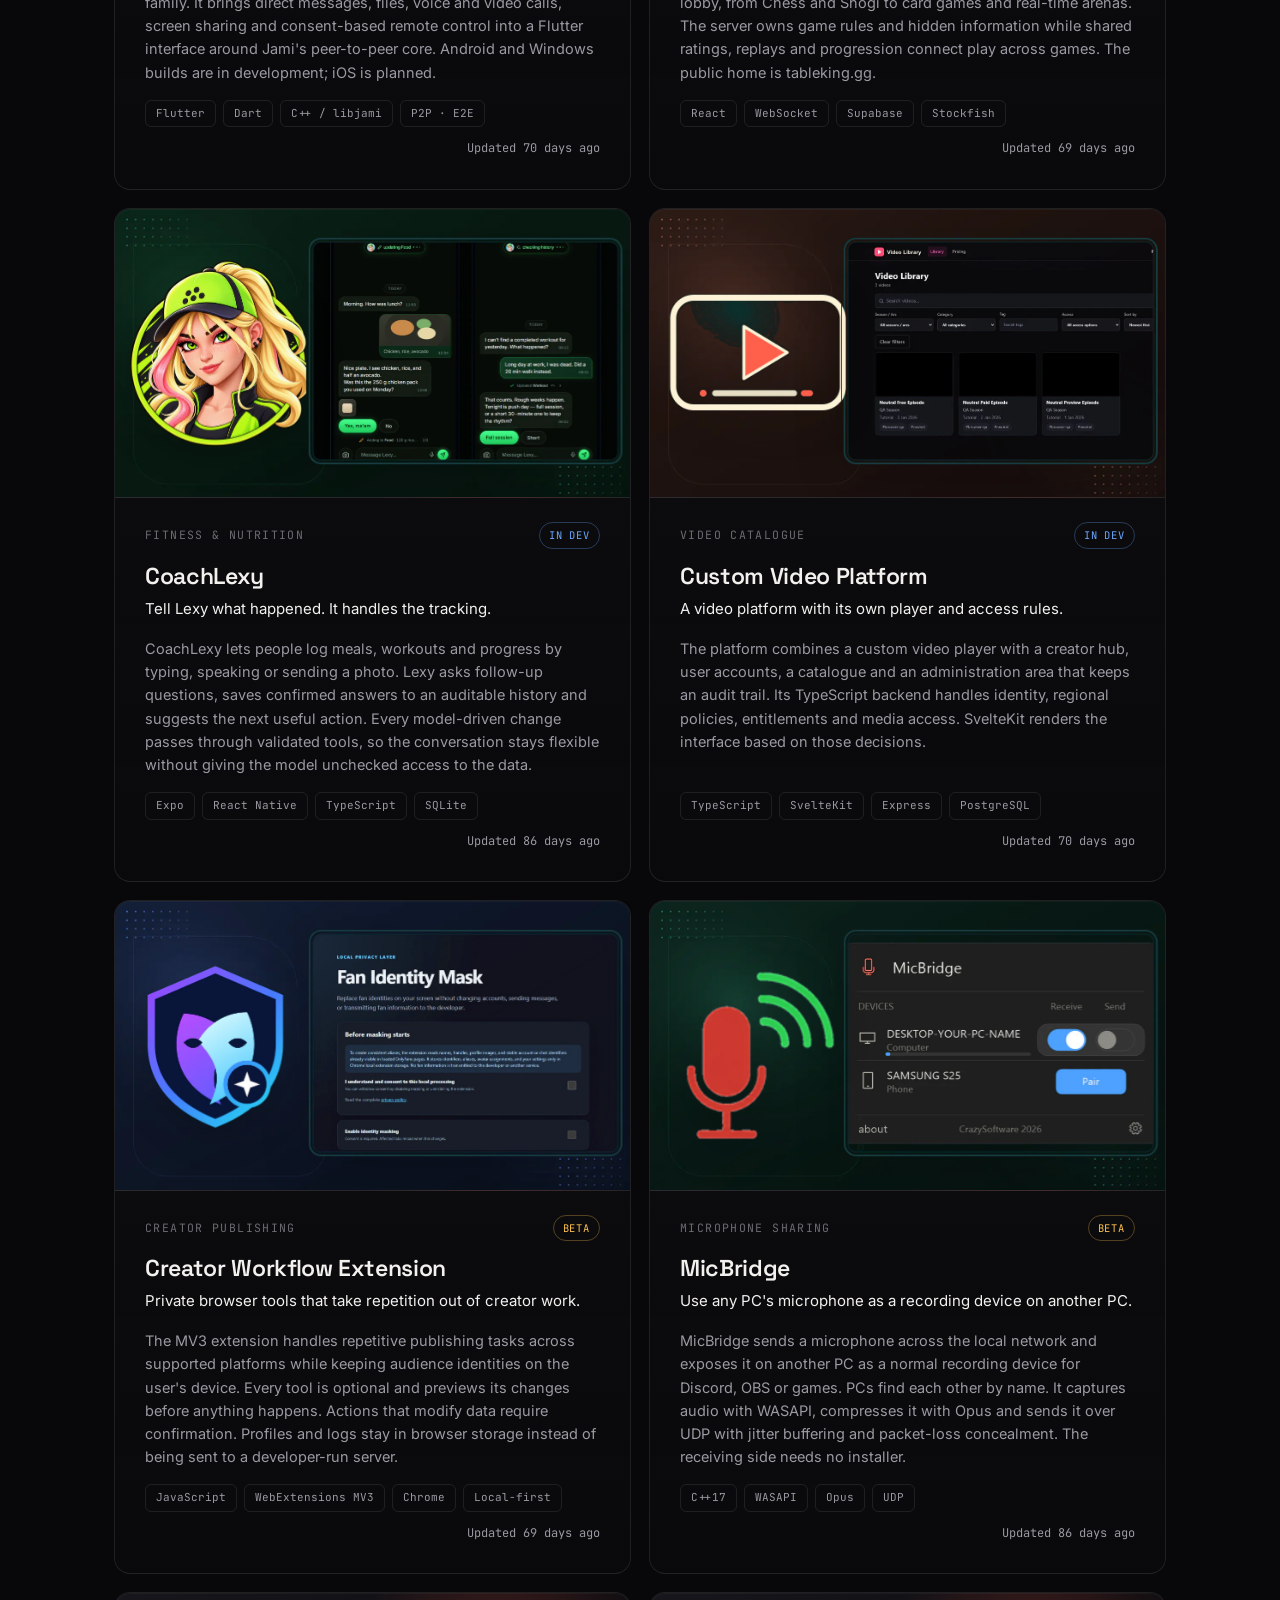
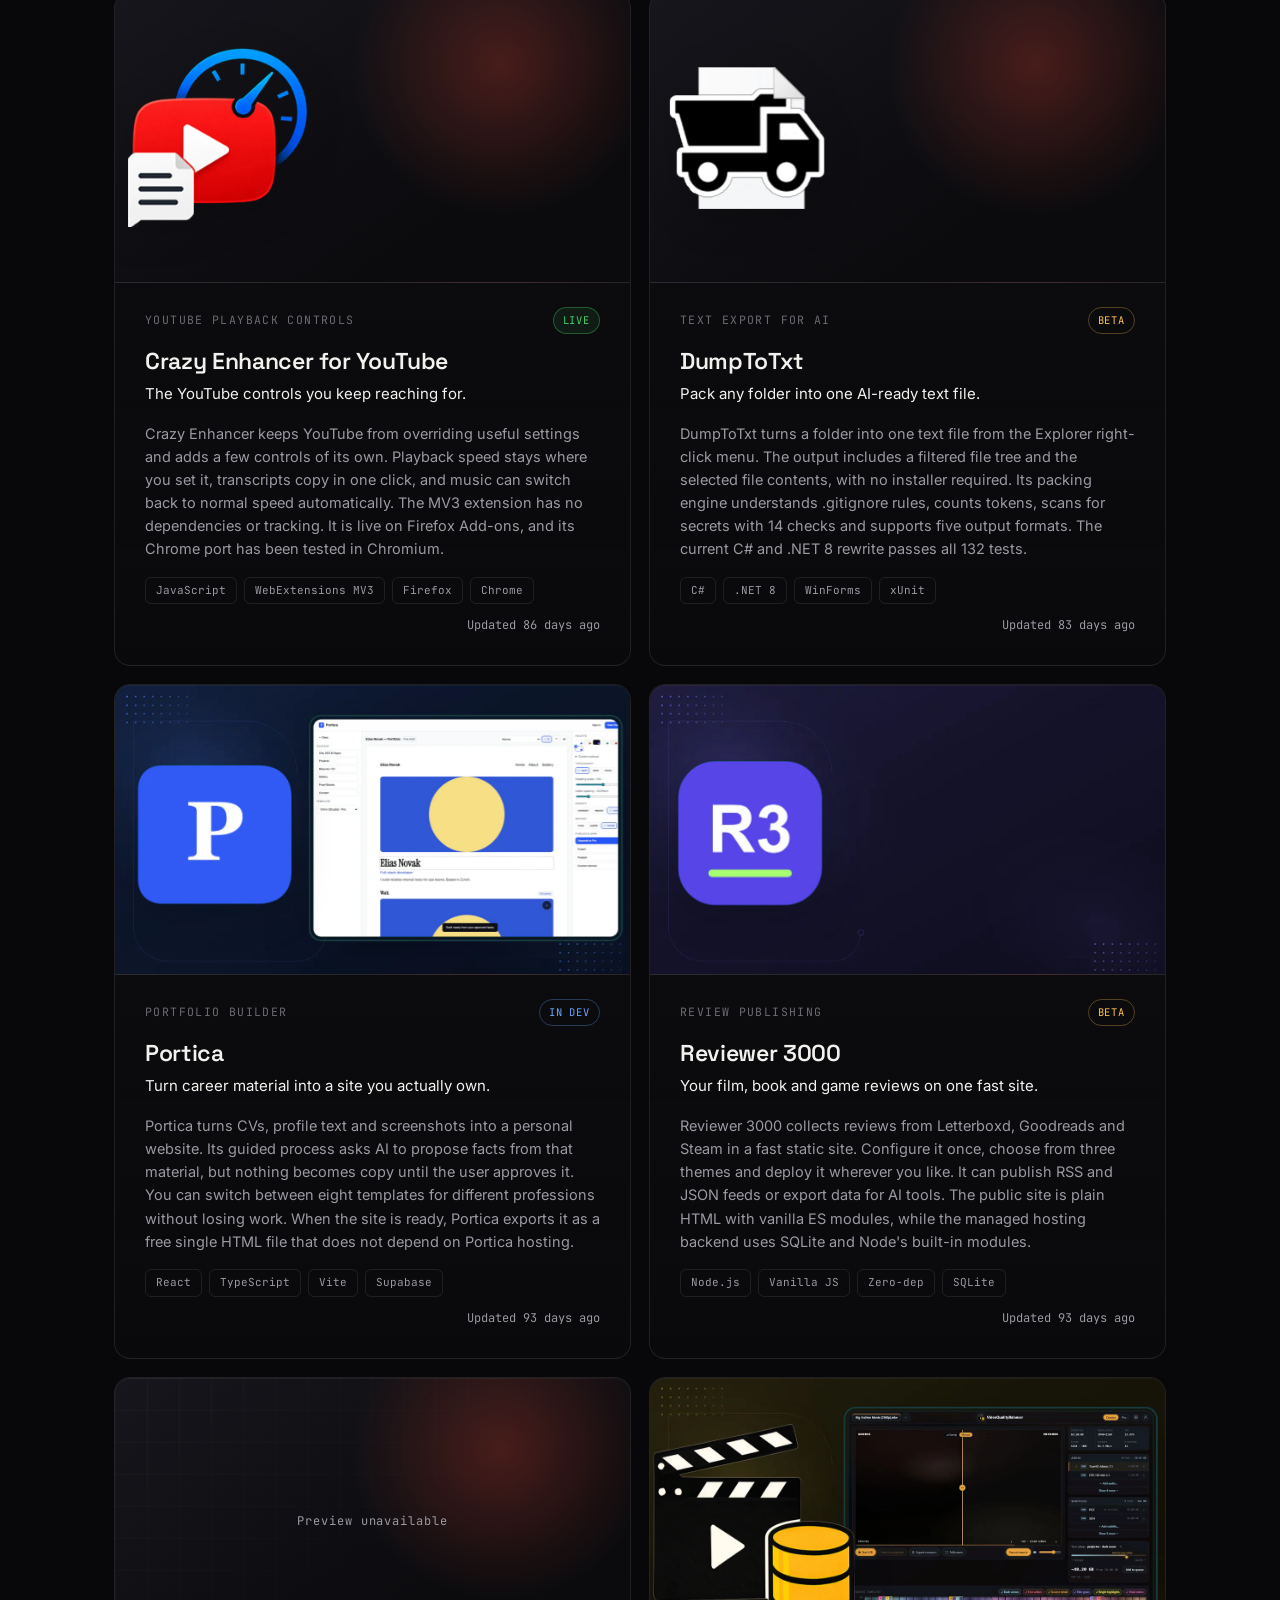
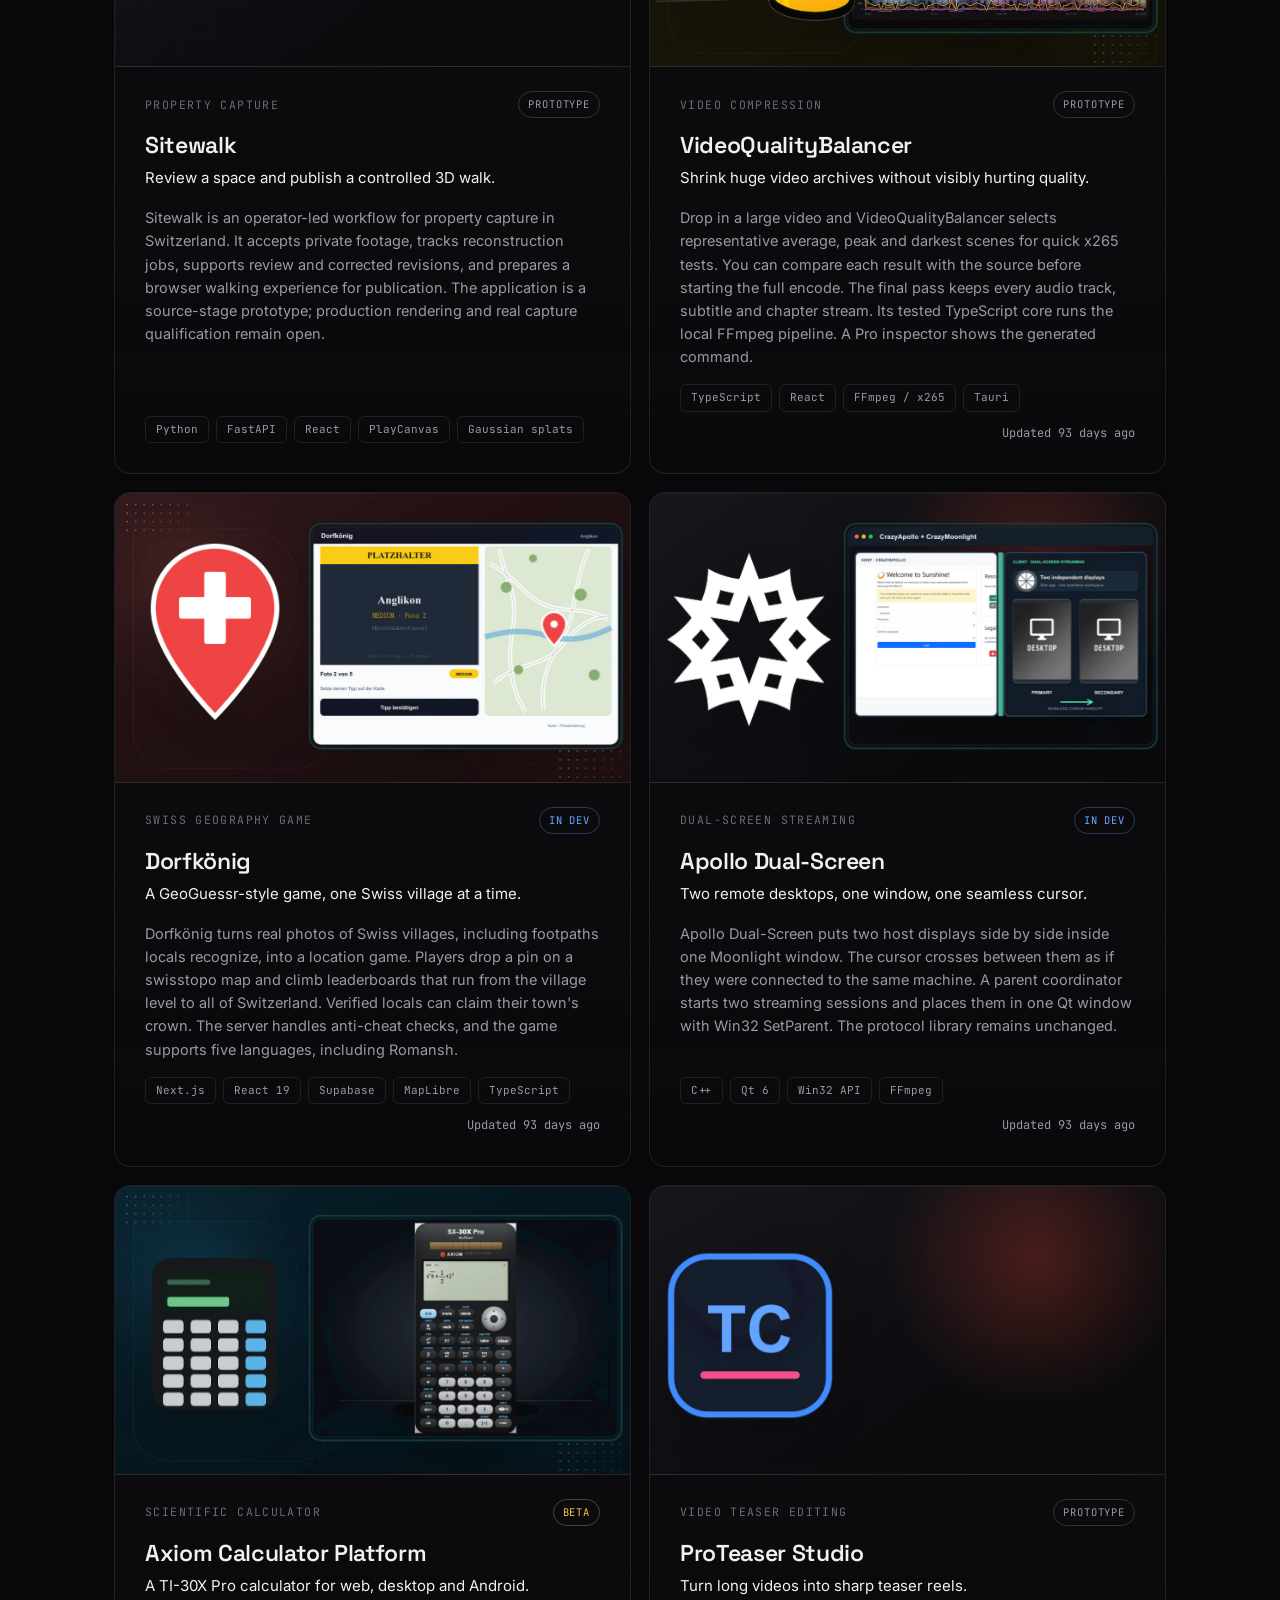
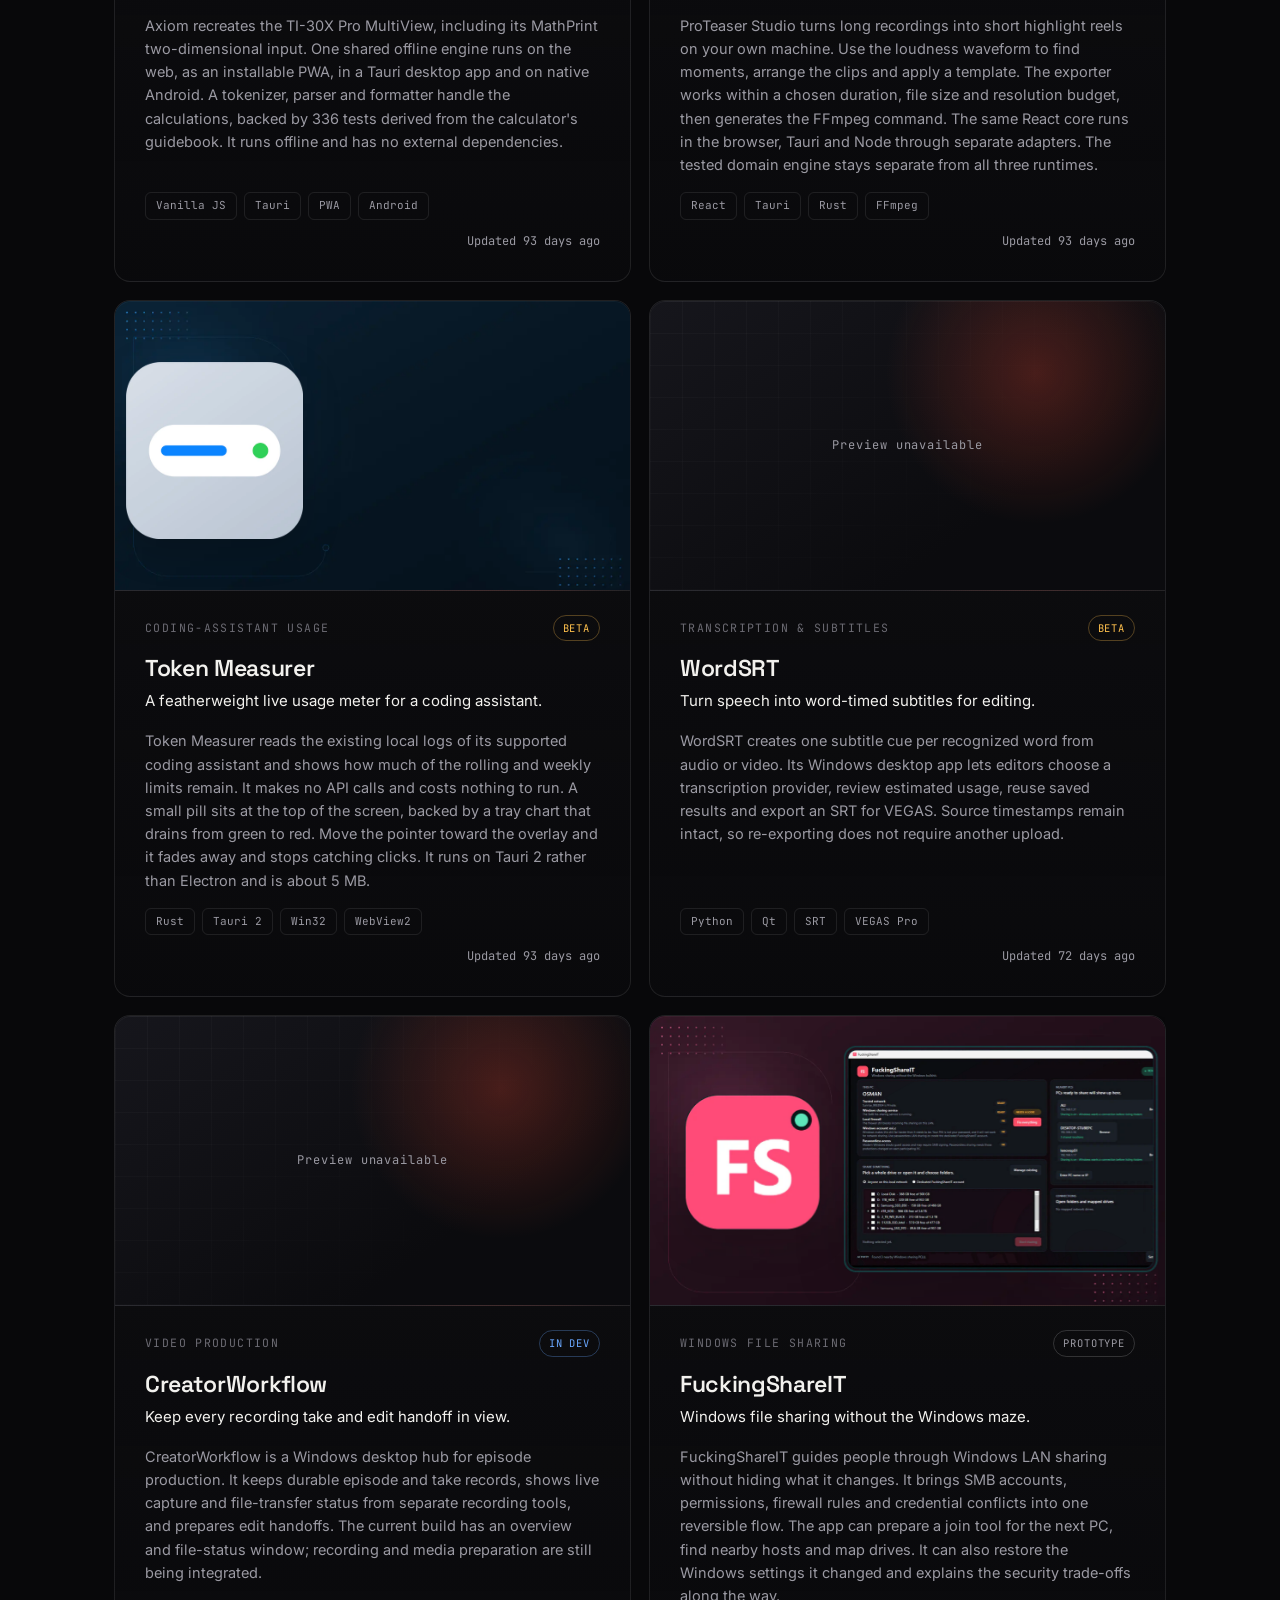
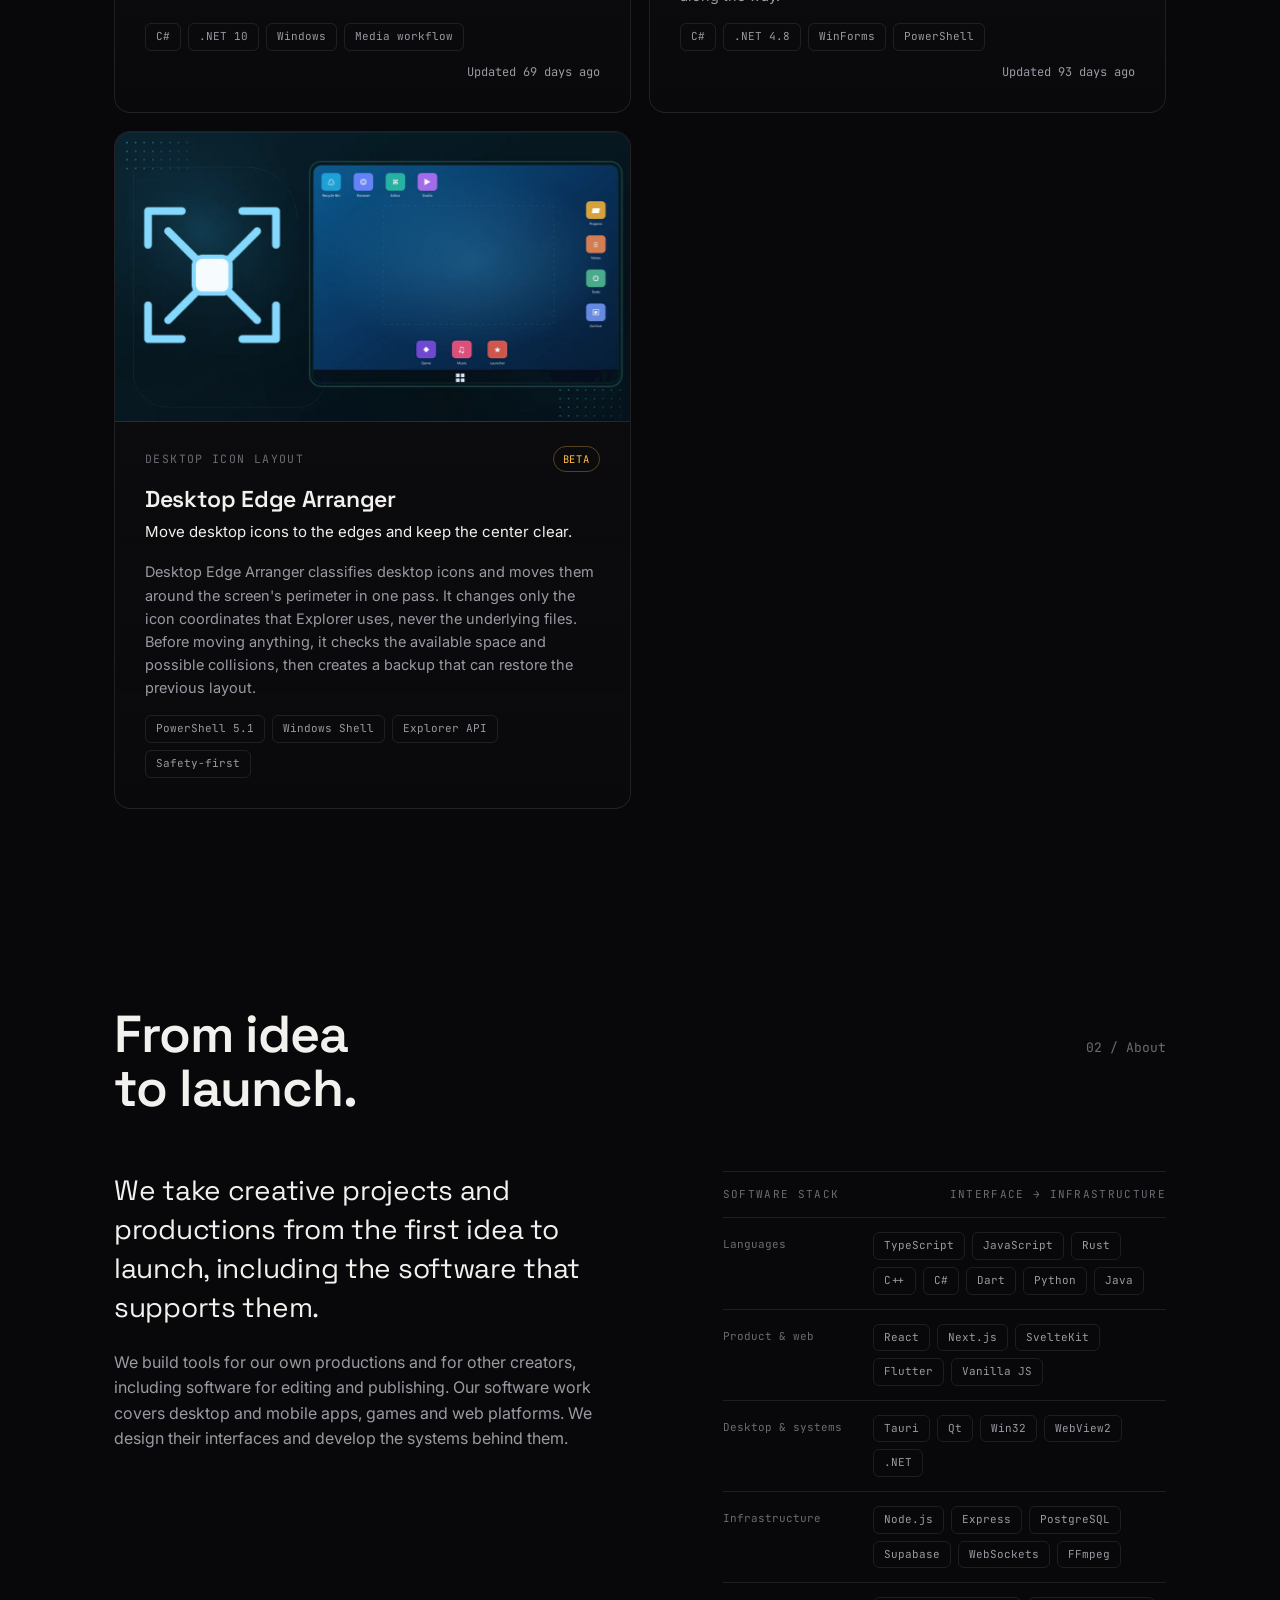
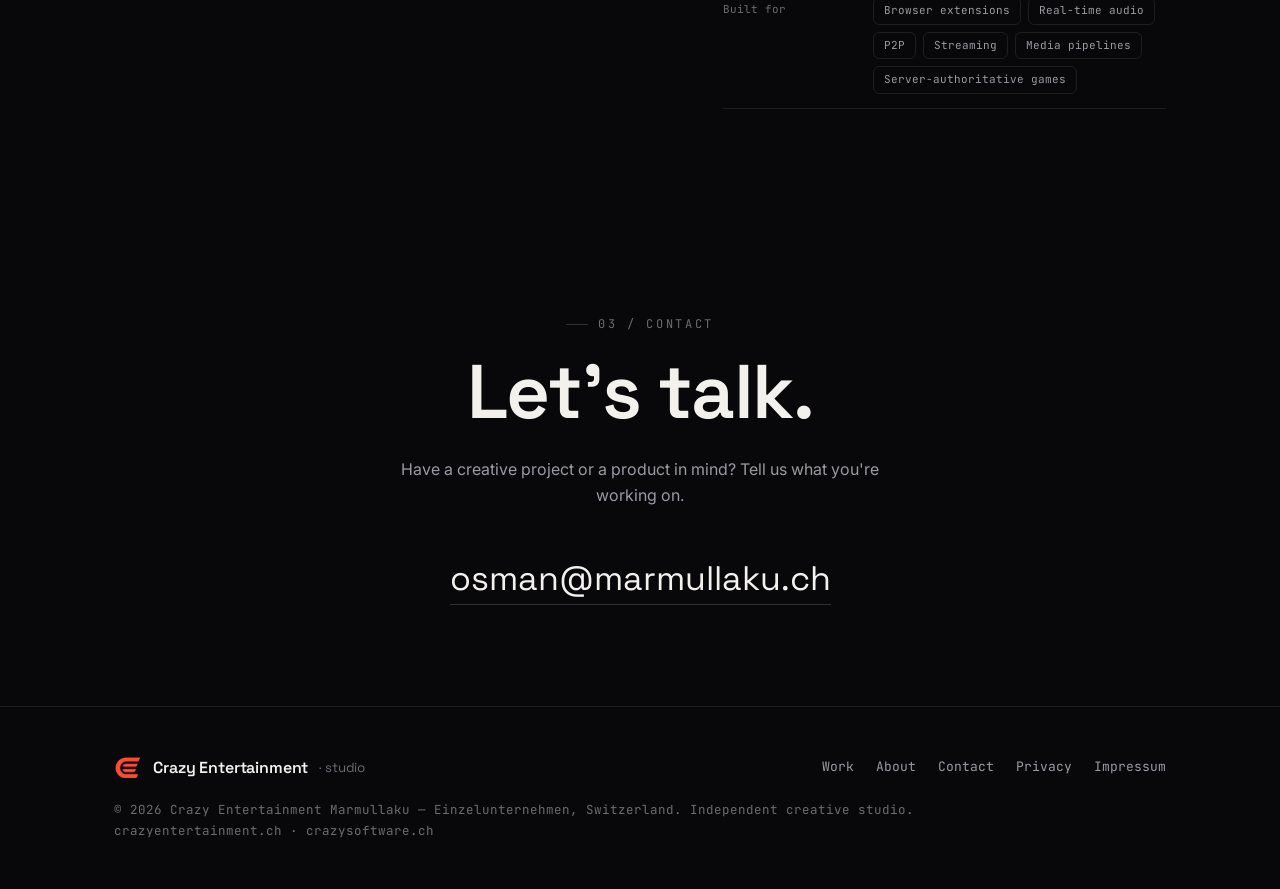
==== commit f809d64d: "Use local Git dates without Actions tokens" ====
--- a/index.html
+++ b/index.html
@@ -372,7 +372,7 @@
           <time class="card-updated" datetime="2026-09-04T10:28:04+02:00">Updated Sep 4, 2026</time>
         </article>
 
-        <article class="card reveal">
+        <article class="card reveal" data-activity-key="word-srt">
           <div class="card-visual" aria-hidden="true"><span class="preview-unavailable">Preview unavailable</span><template class="project-media" data-images="missing" data-demo="missing"></template></div>
           <div class="card-top"><span class="card-cat">Transcription &amp; subtitles</span><span class="badge beta">Beta</span></div>
           <h3>WordSRT</h3>
@@ -382,7 +382,7 @@
           <time class="card-updated" datetime="2026-09-25T10:58:56+02:00">Updated Sep 25, 2026</time>
         </article>
 
-        <article class="card reveal">
+        <article class="card reveal" data-activity-key="creatorworkflow">
           <div class="card-visual" aria-hidden="true"><span class="preview-unavailable">Preview unavailable</span><template class="project-media" data-images="missing" data-demo="missing"></template></div>
           <div class="card-top"><span class="card-cat">Video production</span><span class="badge dev">In dev</span></div>
           <h3>CreatorWorkflow</h3>
